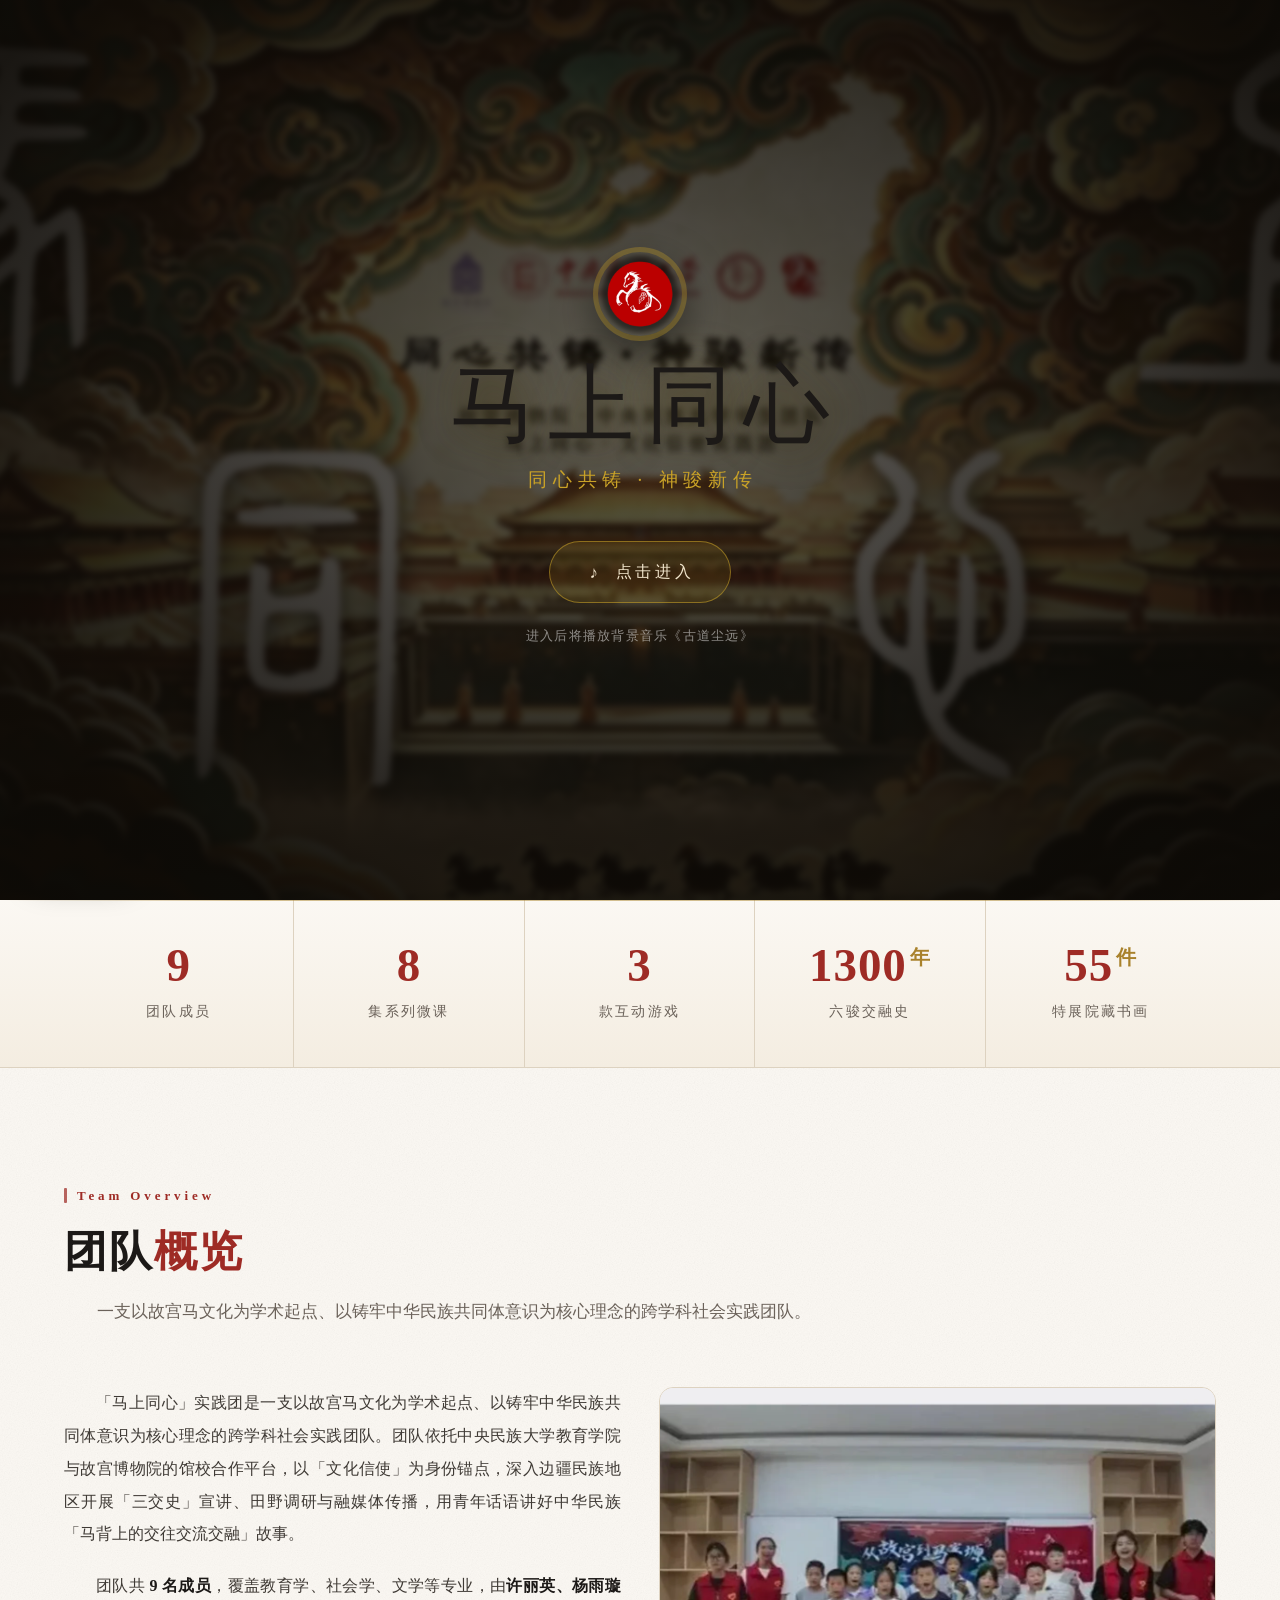
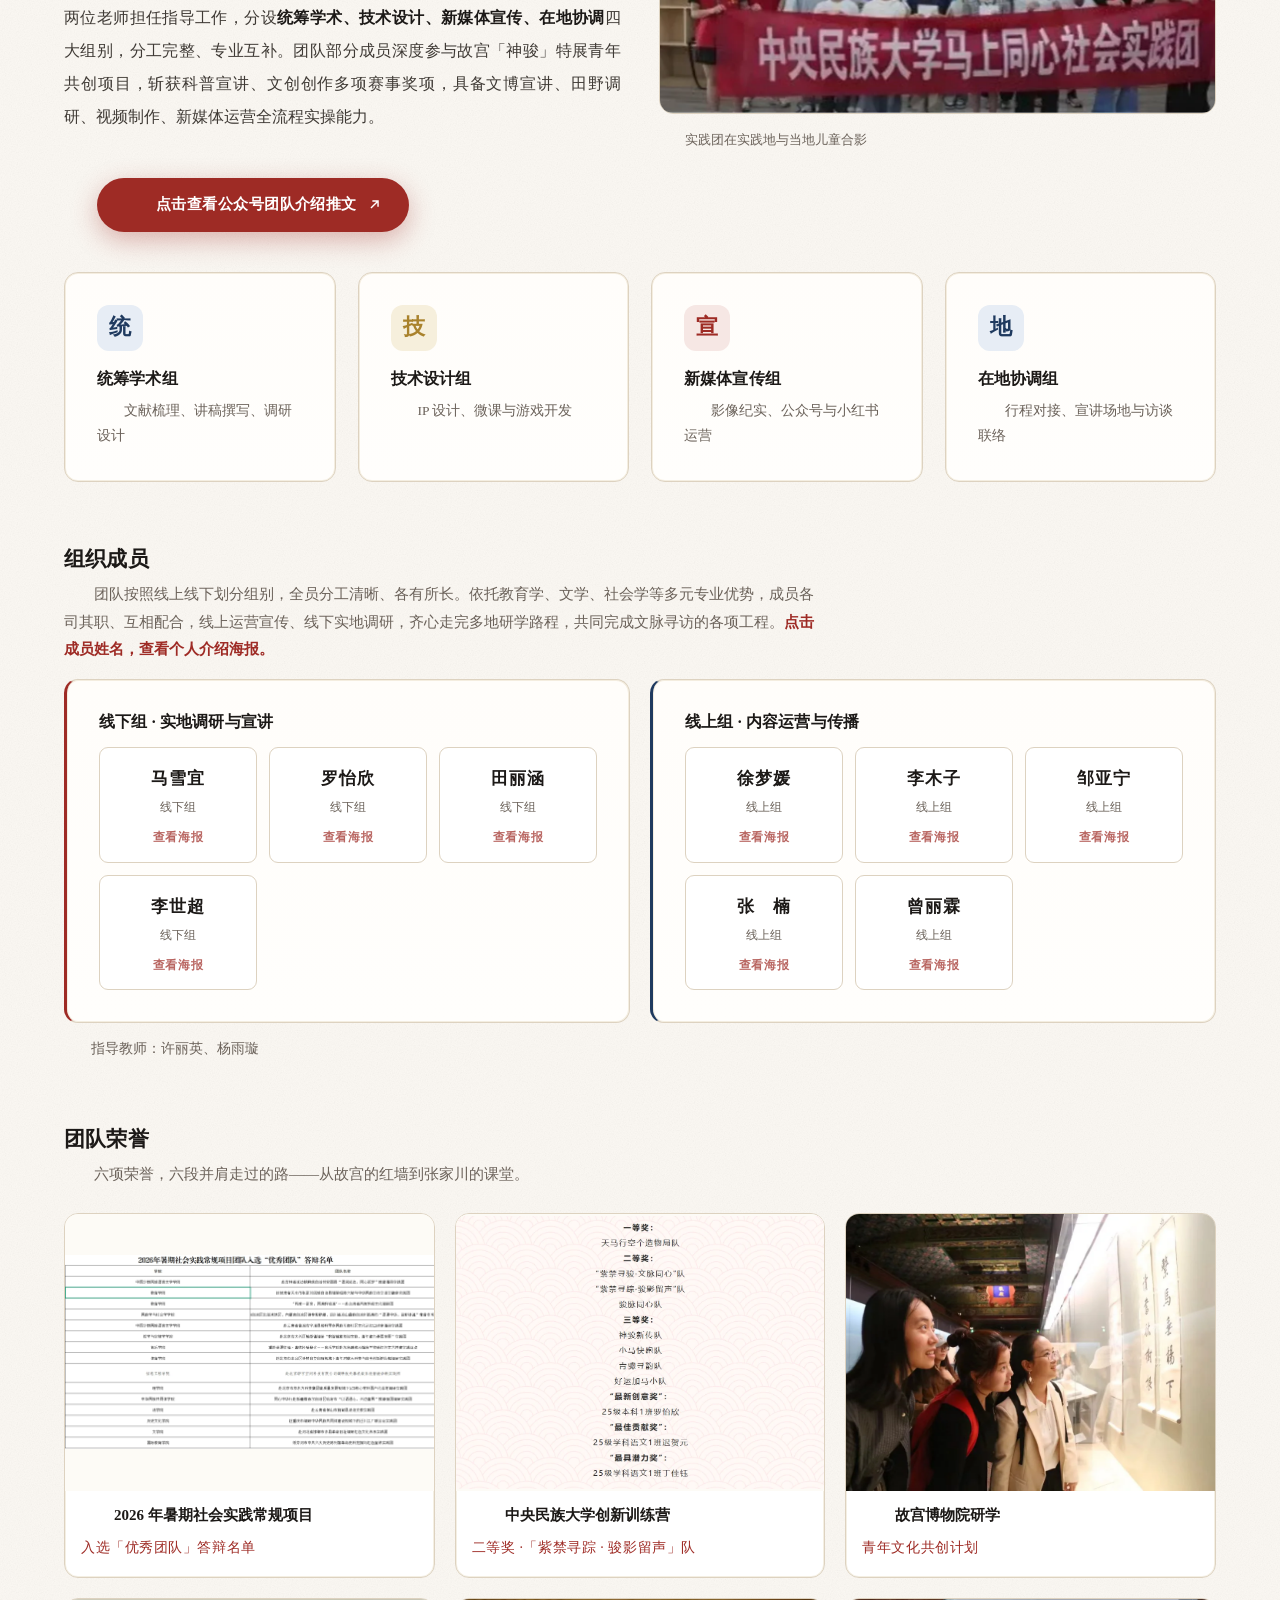
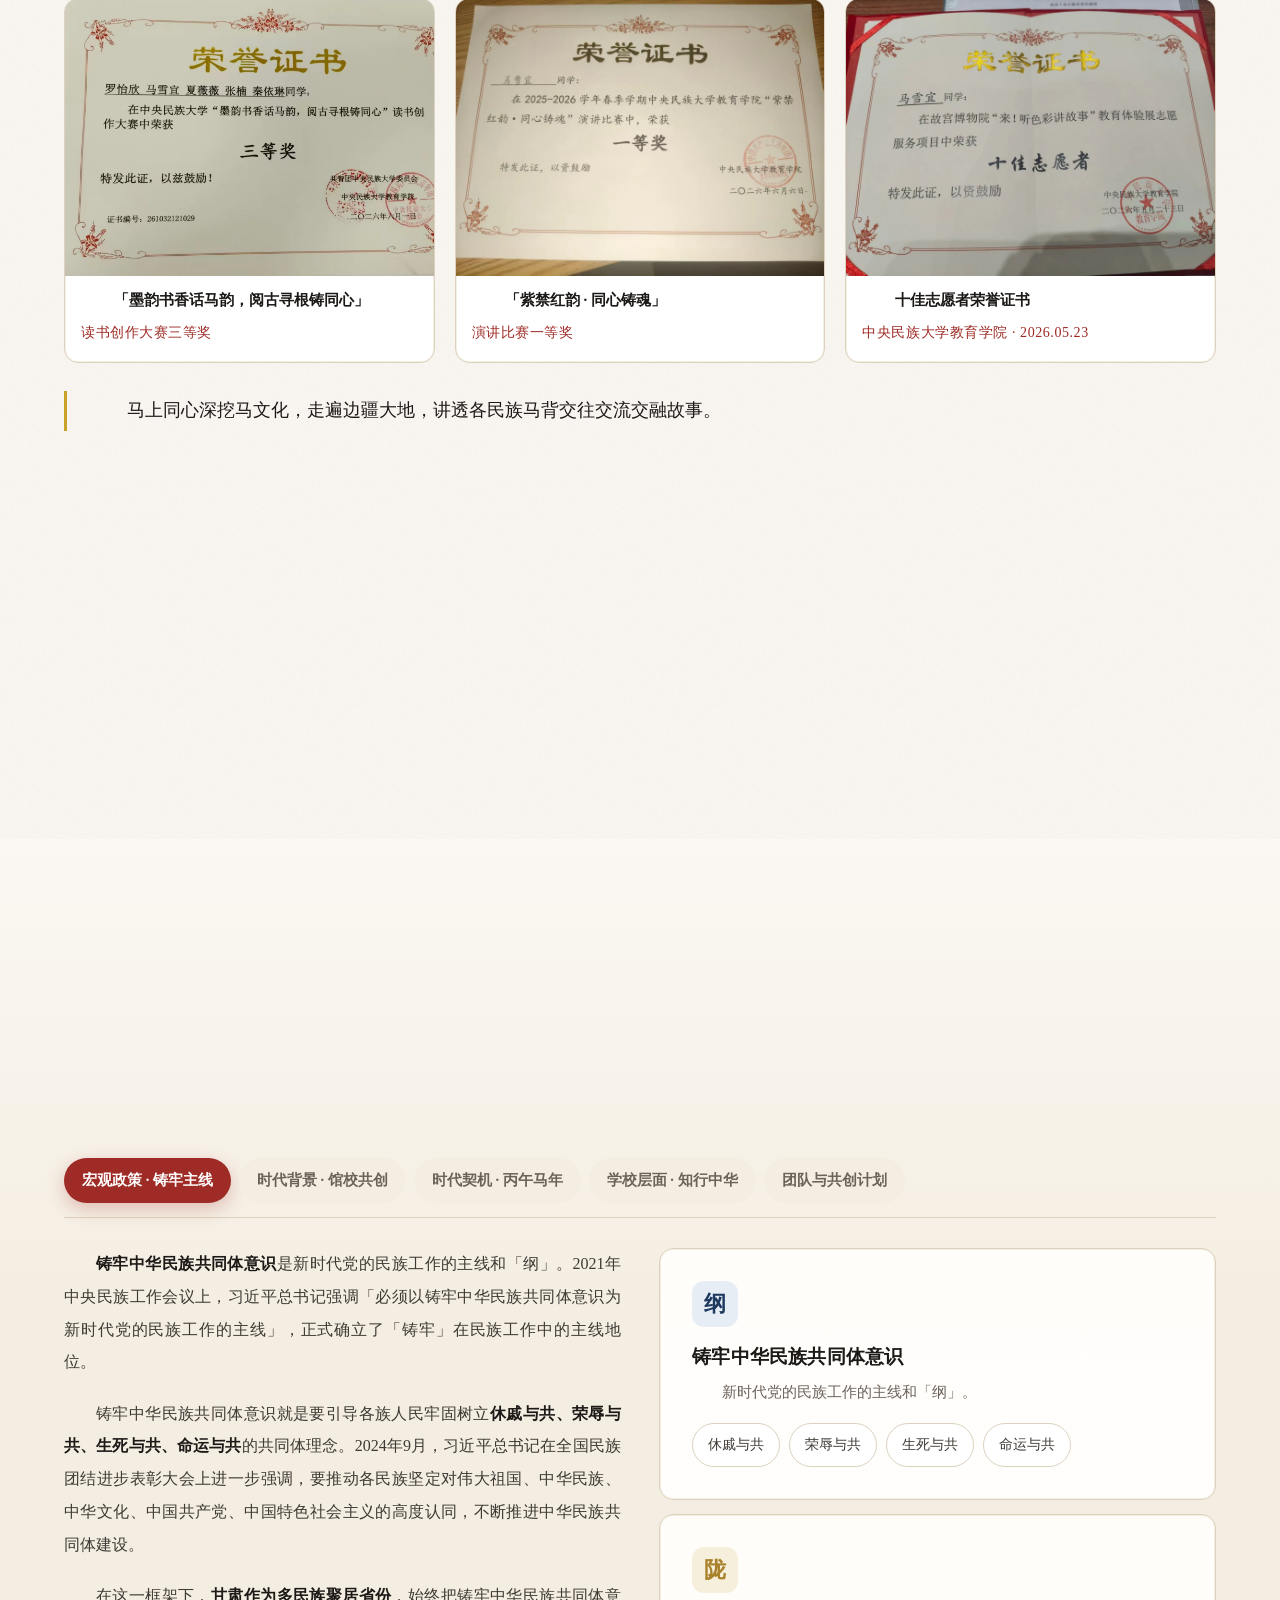
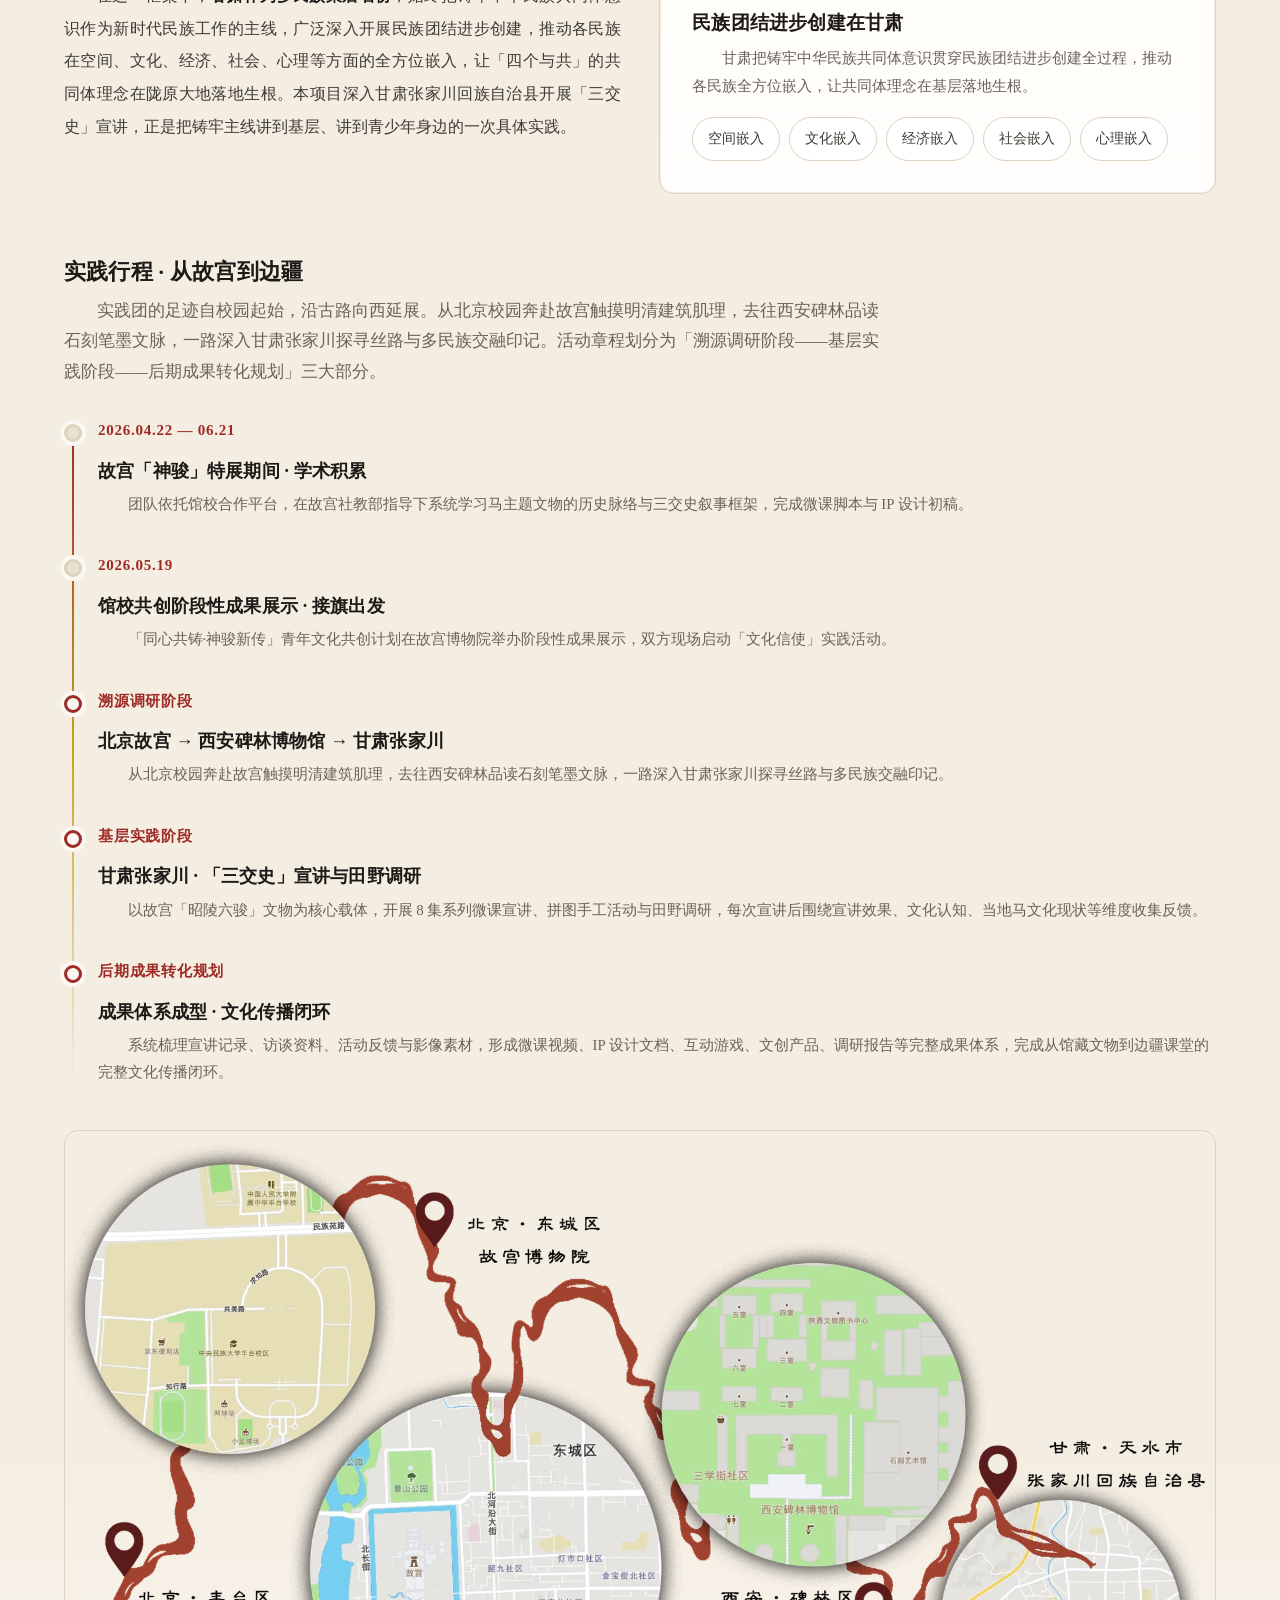
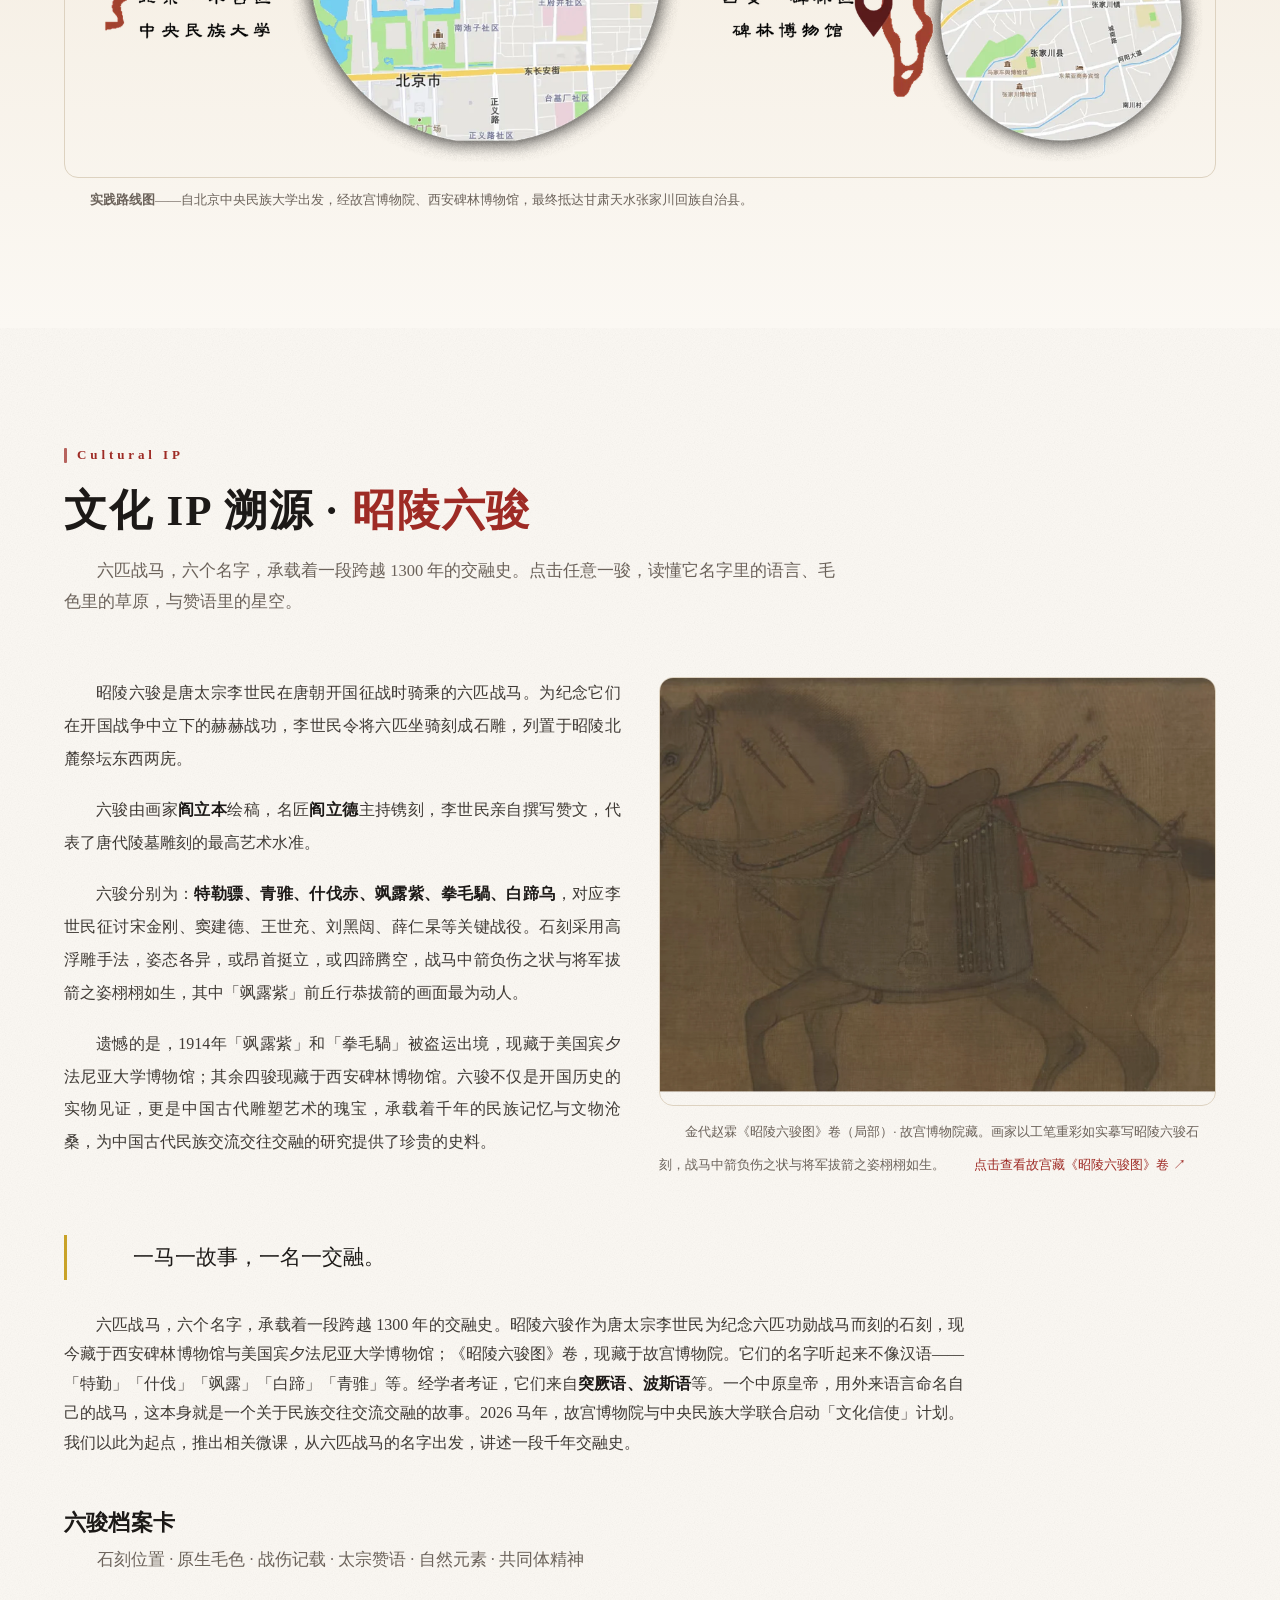
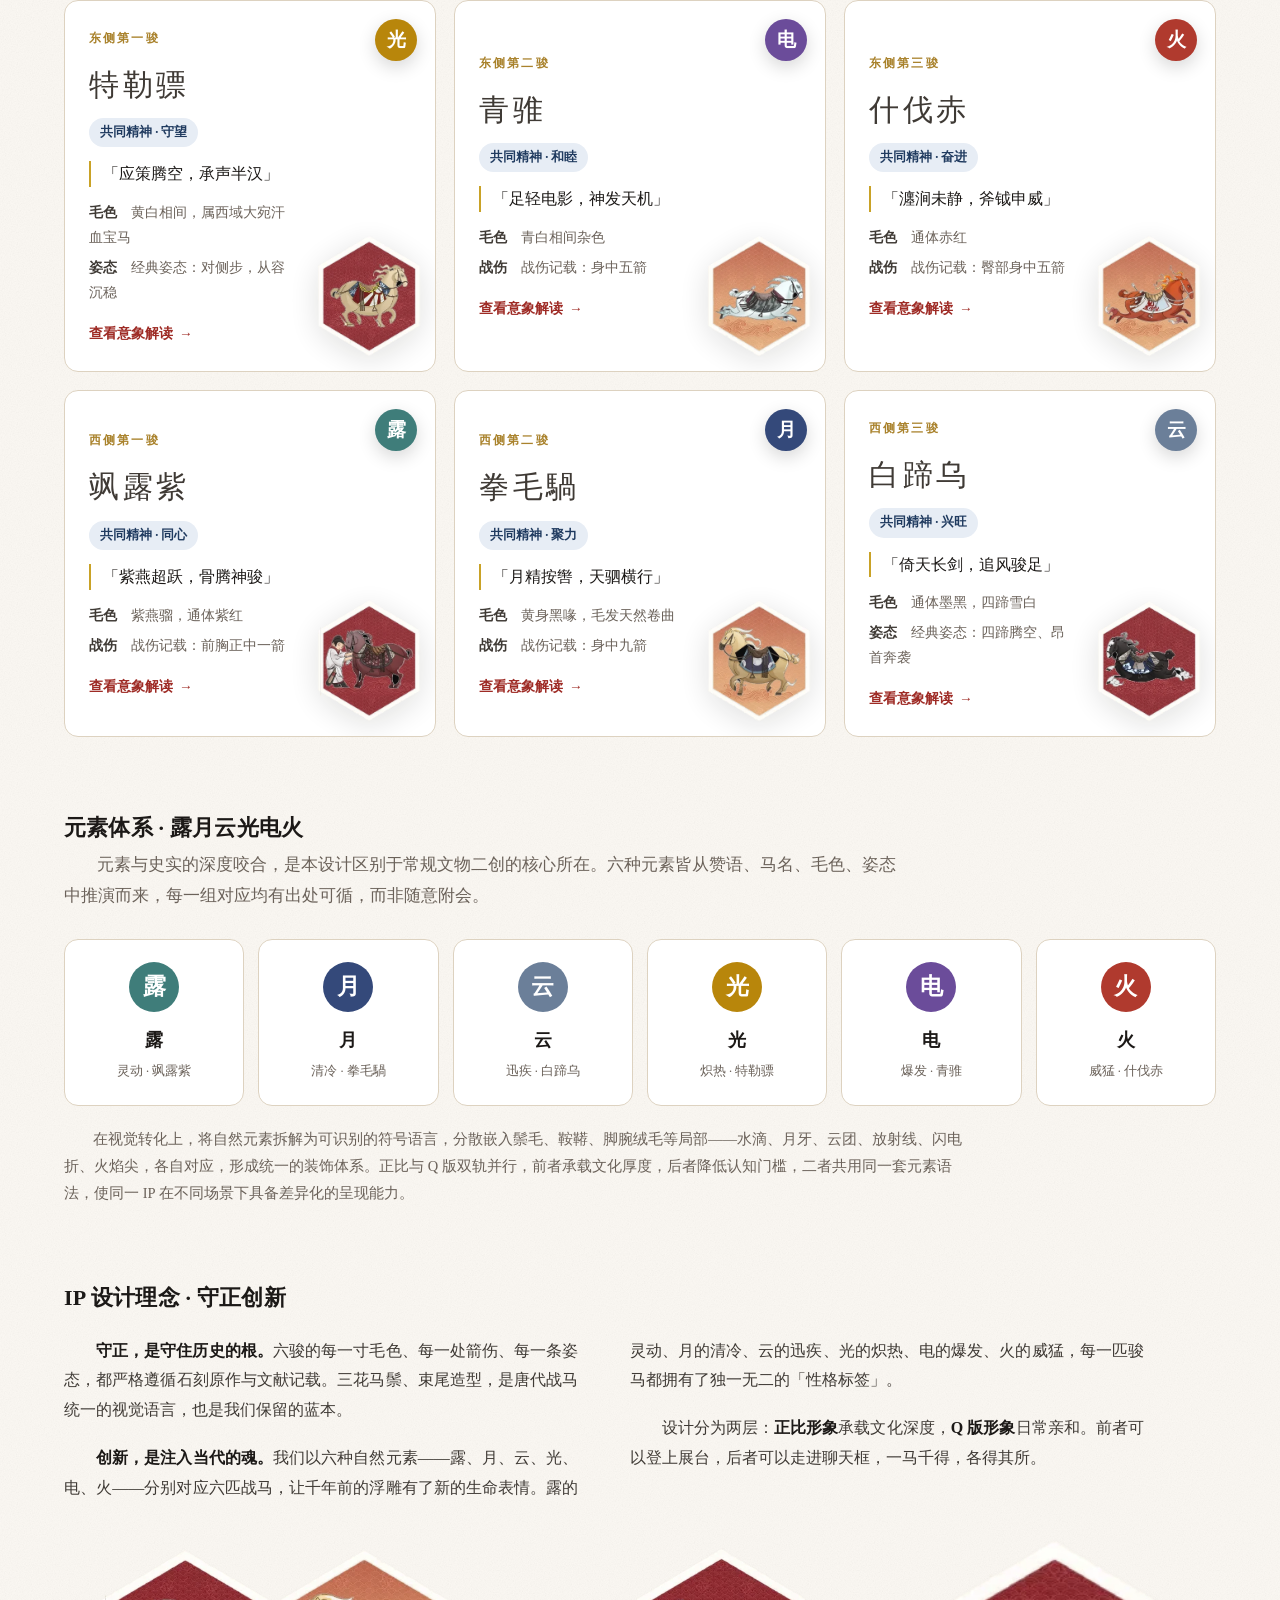
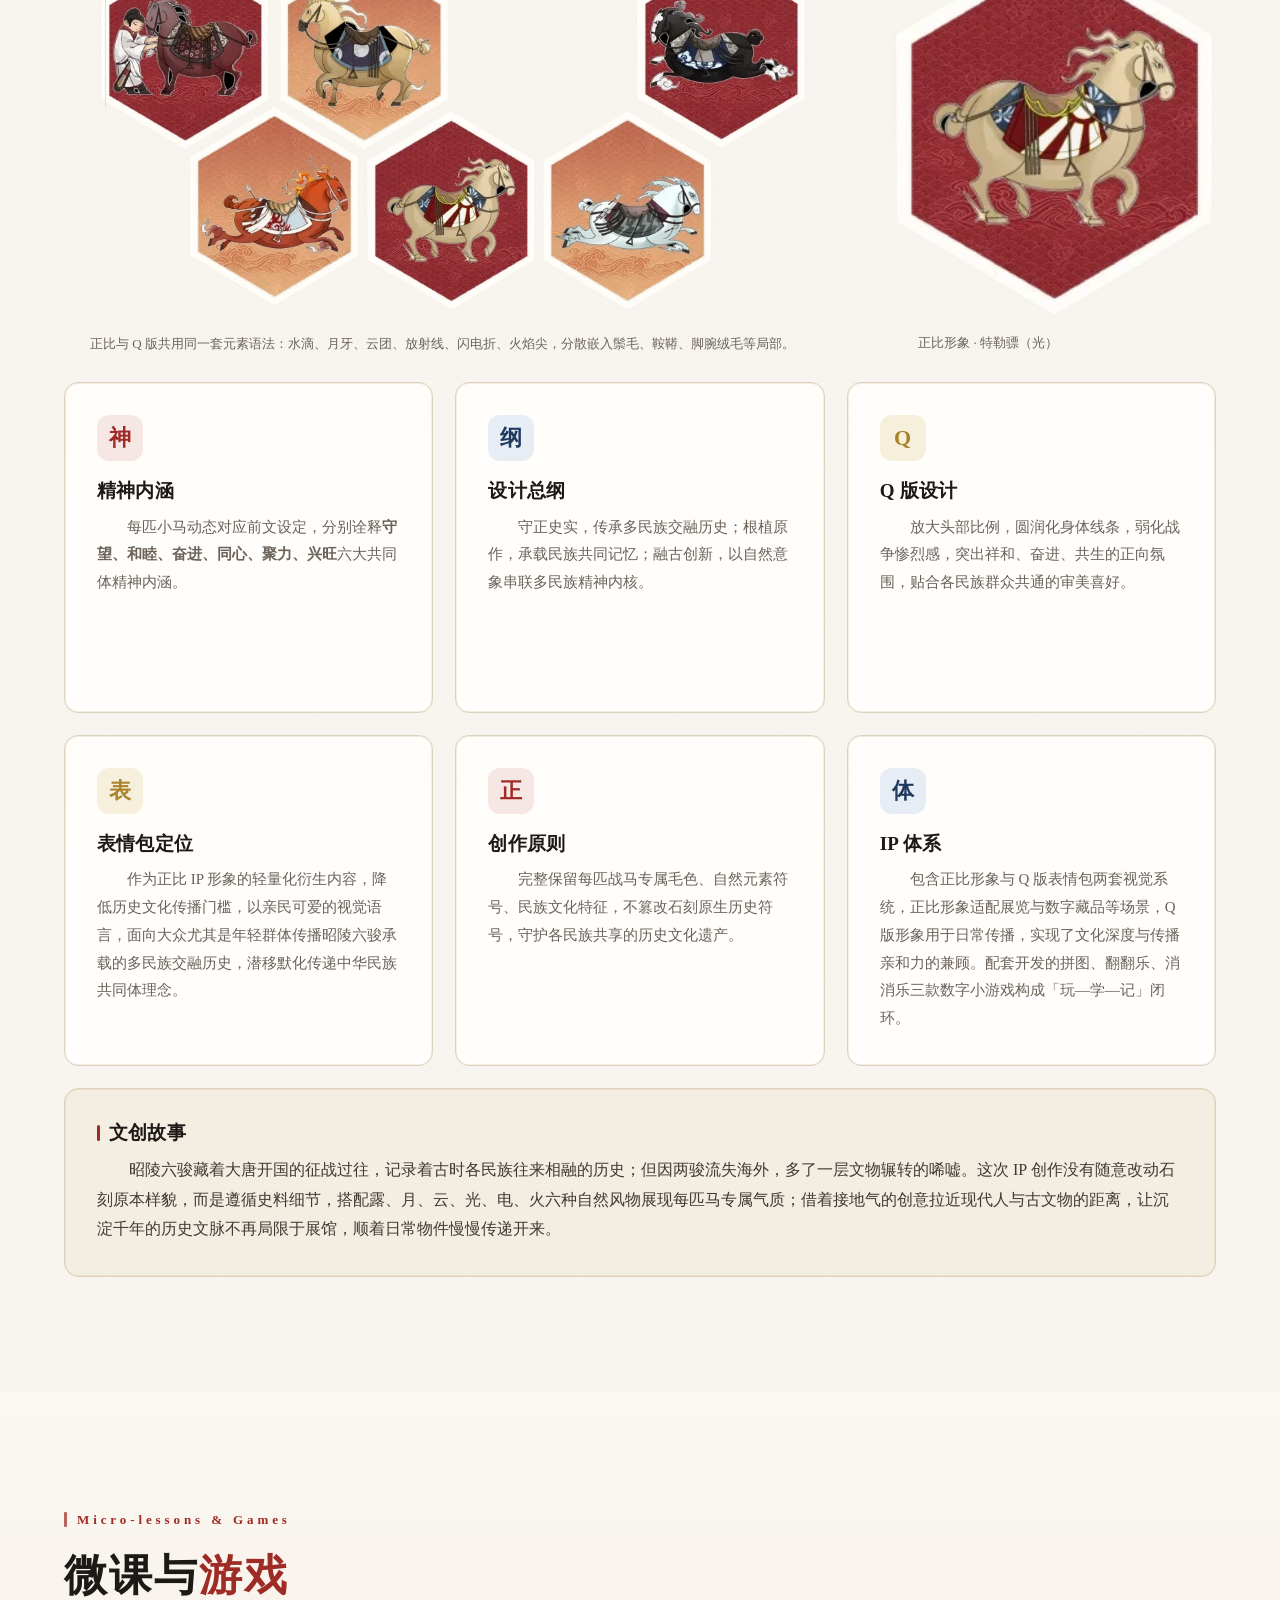
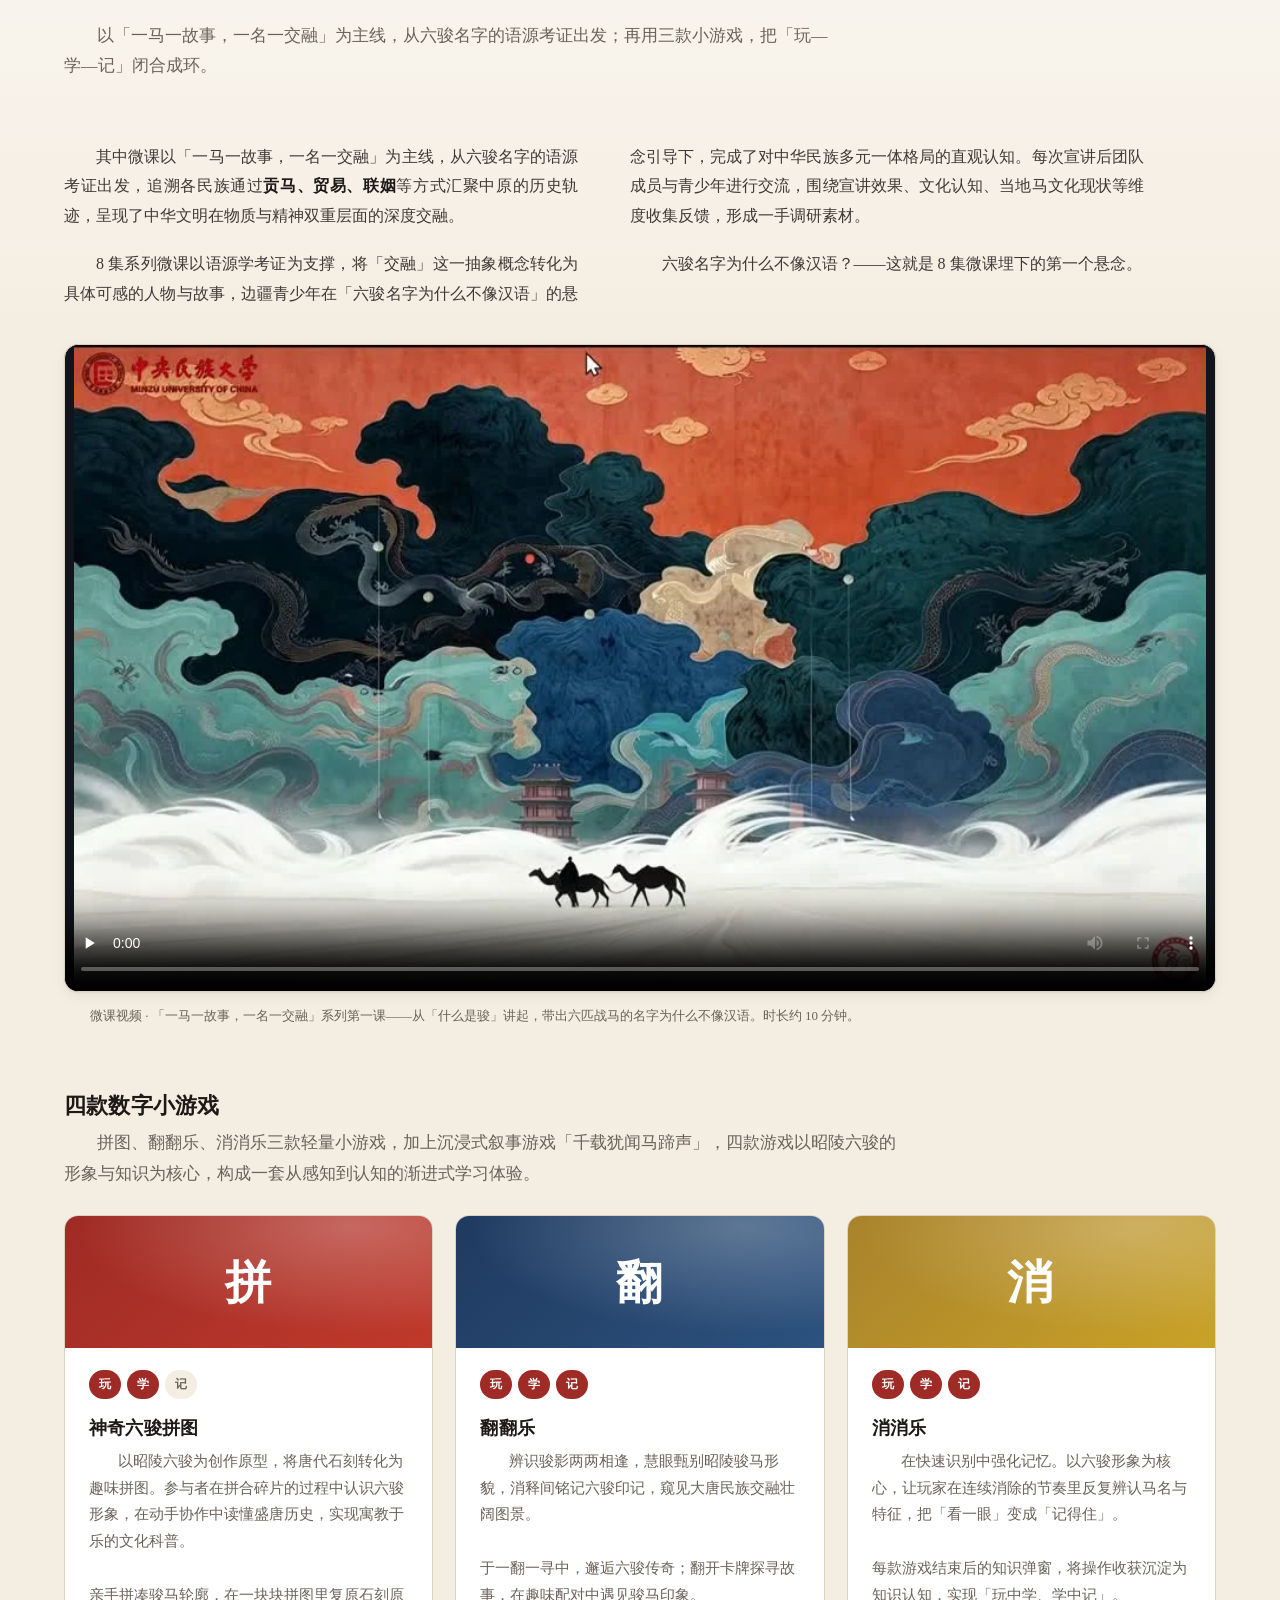
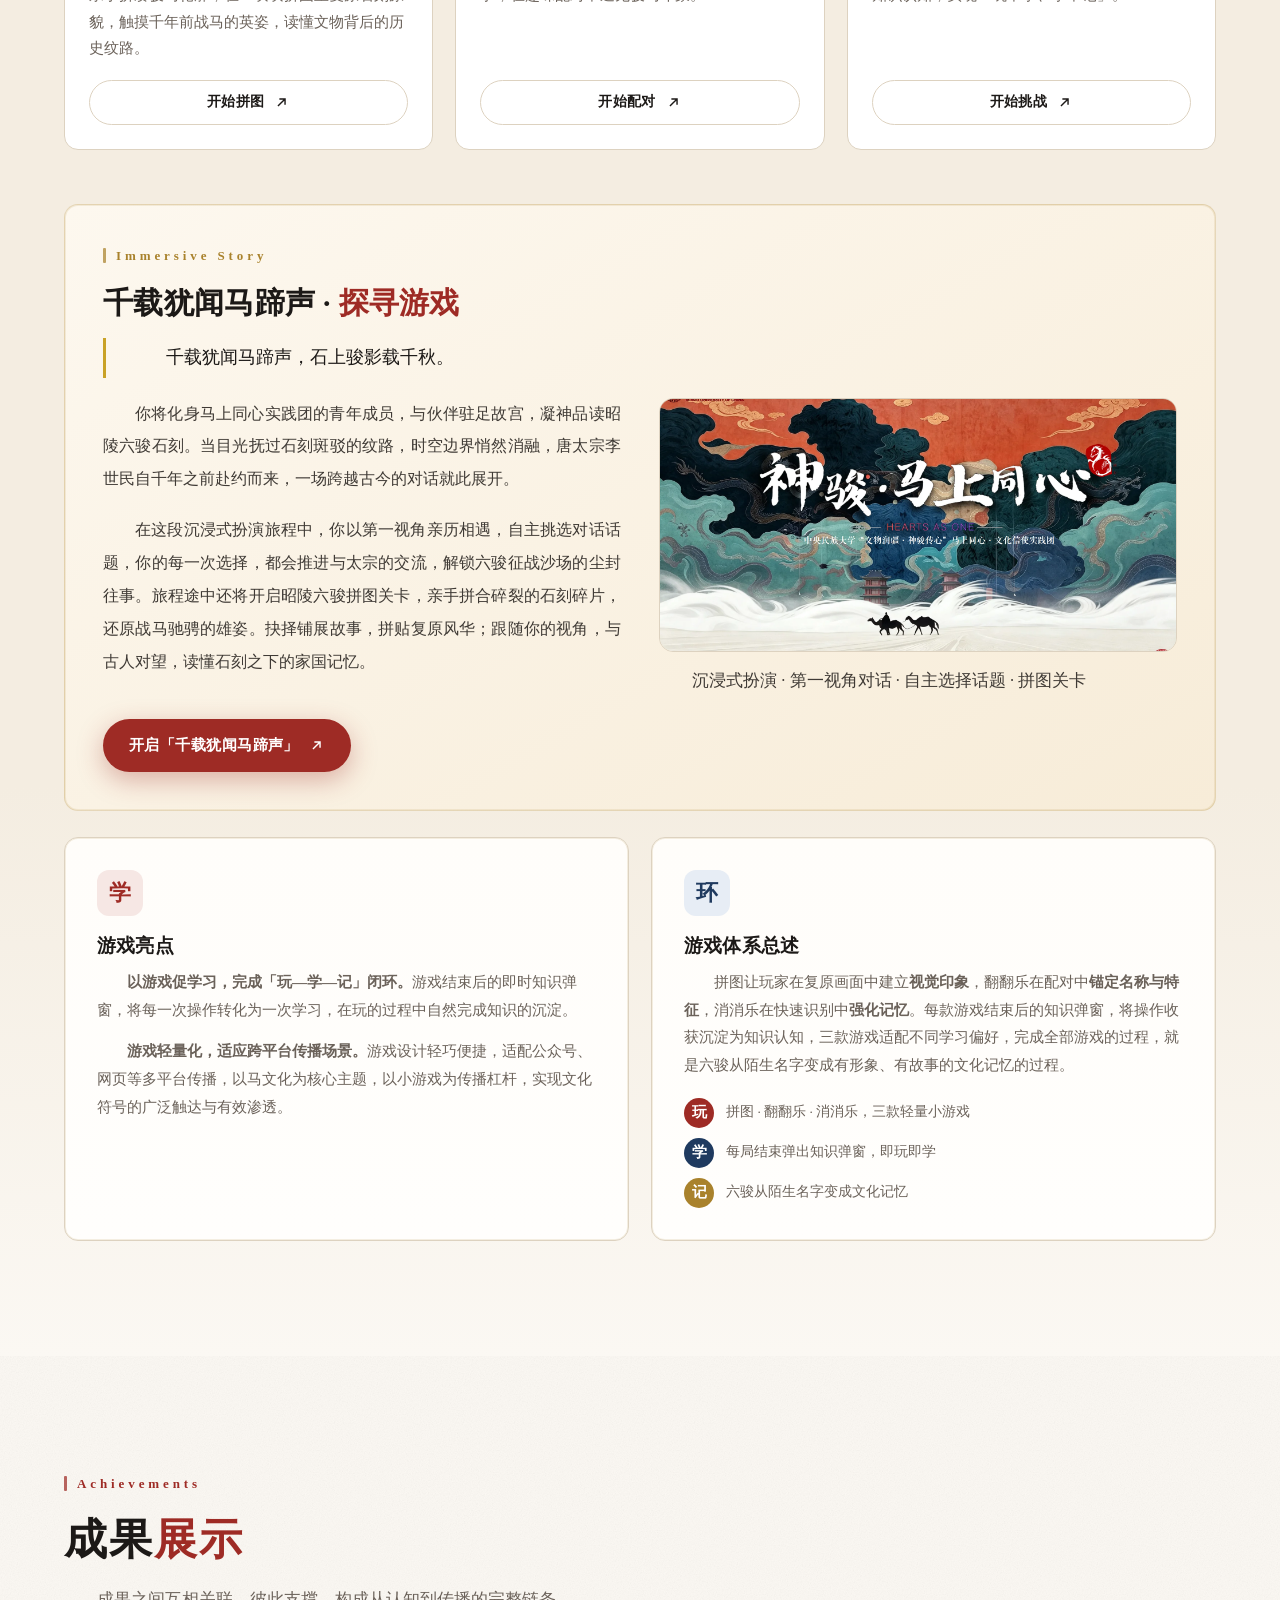
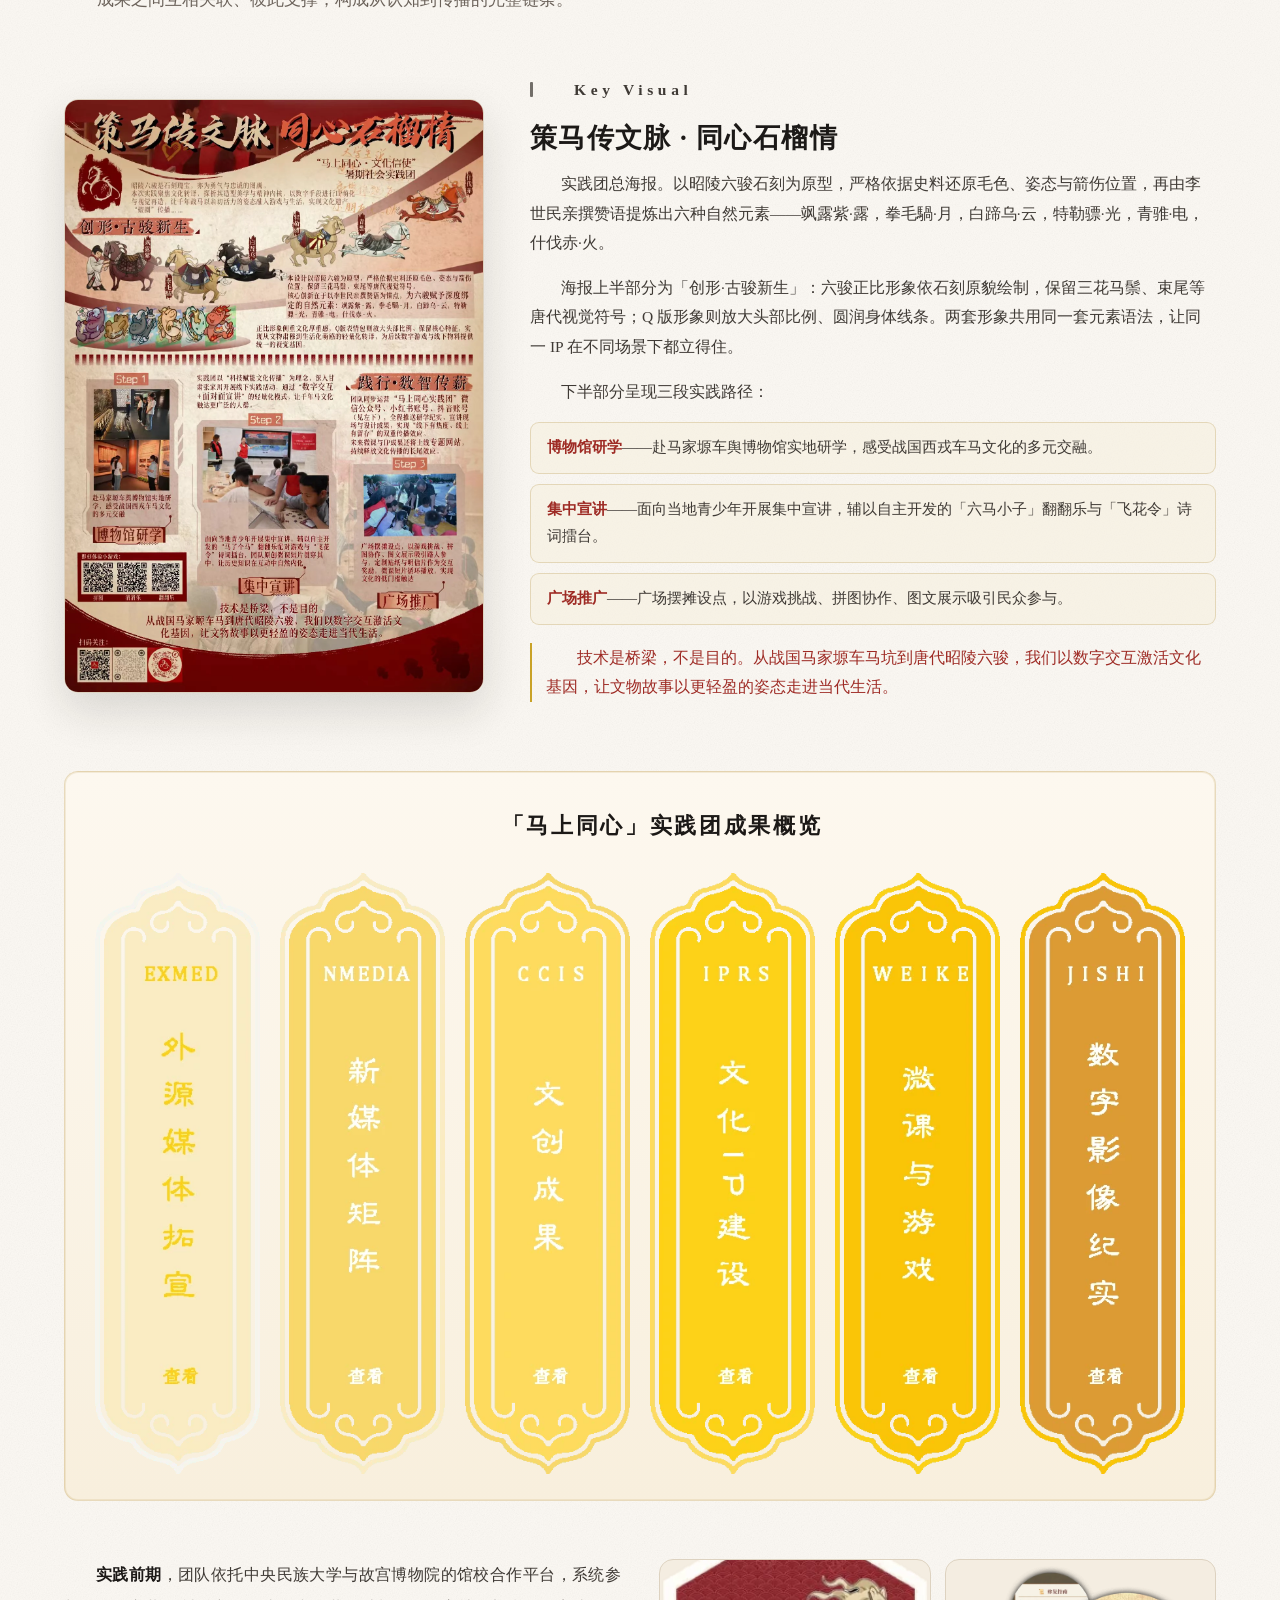
==== index.html @ 2ea26720 "feat(成果展示): 海报下方加六张金色标签式可点击入口（修改意见2 第10条），并给对应板块加锚点" ====
<!DOCTYPE html>
<html lang="zh-CN">
<head>
<meta charset="UTF-8">
<meta name="viewport" content="width=device-width, initial-scale=1, viewport-fit=cover">
<title>马上同心 · 文化信使 ｜ 昭陵六骏马文化溯源与边疆宣讲实践</title>
<meta name="description" content="中央民族大学教育学院「马上同心·文化信使」社会实践团，依托故宫博物院与中央民族大学「同心共铸·神骏新传」青年文化共创计划，以昭陵六骏为文化载体，从故宫到边疆开展「三交史」宣讲、田野调研与融媒体传播。">
<meta name="keywords" content="马上同心,文化信使,昭陵六骏,铸牢中华民族共同体意识,故宫博物院,中央民族大学,三交史,文化两创,张家川">
<meta name="author" content="马上同心社会实践团">
<meta name="theme-color" content="#9e2b25">
<meta property="og:type" content="website">
<meta property="og:title" content="马上同心 · 文化信使 ｜ 昭陵六骏马文化溯源与边疆宣讲实践">
<meta property="og:description" content="千年石刻，如何与当代对话。以露、月、云、光、电、火六种自然元素，重述六匹战马背后的民族交往交流交融史。">
<meta property="og:image" content="assets/img/hero-keyvisual-1200.webp">
<link rel="icon" href="assets/img/emblem.webp">
<link rel="preload" as="image" href="assets/img/hero-keyvisual.webp"
      imagesrcset="assets/img/hero-keyvisual-1200.webp 1200w, assets/img/hero-keyvisual-1600.webp 1600w, assets/img/hero-keyvisual.webp 2400w"
      imagesizes="100vw">
<link rel="stylesheet" href="assets/css/style.css">
</head>
<body>

<!-- ==================== 进场封面（背景音乐入口） ====================
     浏览器规定：没有用户手势就不允许带声音播放。所以用一道封面接住
     用户的第一次点击——那次点击既是「进入」，也是启动音乐的合法手势。
     不用 JS 时（noscript）封面自动隐藏，不会挡住内容。 -->
<div class="gate" id="gate">
  <div class="gate__bg"><img src="assets/img/hero-keyvisual-1200.webp" alt=""></div>
  <div class="gate__inner">
    <img class="gate__seal" src="assets/img/emblem.webp" alt="">
    <h2 class="gate__title">马上同心</h2>
    <p class="gate__sub">同心共铸 · 神骏新传</p>
    <button class="gate__btn" id="gateEnter" type="button">
      <span class="gate__ico" aria-hidden="true">♪</span><span>点击进入</span>
    </button>
    <p class="gate__note">进入后将播放背景音乐《古道尘远》</p>
  </div>
</div>
<noscript><style>.gate{display:none !important}</style></noscript>
<script>
/* 保险丝：仅当主脚本确实没跑起来（未置 __mstxReady）时才放行，
   避免「用户还没点、封面就自己消失」。 */
setTimeout(function () {
  var g = document.getElementById('gate');
  if (g && !window.__mstxReady && !g.dataset.handled) {
    g.classList.add('is-out');
    document.body.classList.remove('is-locked');
  }
}, 5000);
</script>

<div class="progress" id="progress" aria-hidden="true"></div>

<!-- ==================== 导航 ==================== -->
<header class="nav" id="nav">
  <div class="nav__inner">
    <a class="nav__brand" href="#top" aria-label="马上同心社会实践团 · 文化信使">
      <!-- 横向锁定图本身已含「马上同心社会实践团」字样，故不再重复旁边的品牌文字 -->
      <img src="assets/img/nav-logo.png" alt="马上同心社会实践团" width="103" height="44" style="width:auto;height:44px;border-radius:0;box-shadow:none">
    </a>
    <nav class="nav__links" id="navLinks" aria-label="主导航">
      <a href="#top">首页</a>
      <a href="#team">团队概览</a>
      <a href="#background">实践背景</a>
      <a href="#ip">文化IP溯源</a>
      <a href="#course">微课与游戏</a>
      <a href="#achievement">成果展示</a>
      <a href="#video">影像纪实</a>
      <a href="#outlook">总结展望</a>
    </nav>
    <button class="nav__toggle" id="navToggle" aria-label="展开导航菜单" aria-expanded="false" aria-controls="navLinks"><span></span></button>
  </div>
</header>

<main>

<!-- ==================== 首屏 ==================== -->
<section class="hero" id="top">
  <div class="hero__bg">
    <img src="assets/img/hero-keyvisual.webp"
         srcset="assets/img/hero-keyvisual-1200.webp 1200w, assets/img/hero-keyvisual-1600.webp 1600w, assets/img/hero-keyvisual.webp 2400w"
         sizes="100vw"
         alt="「马上同心」主视觉：祥云缭绕的故宫宫殿群与昭陵六骏剪影，四角为「马上同心」四个榜书大字，中央为中央民族大学与故宫博物院院徽及「同心共铸·神骏新传」题词。"
         fetchpriority="high" width="2400" height="1350">
  </div>
  <!-- 主视觉已把标题与题词绘入画面，此处保留一份真实文本供搜索引擎与读屏软件识别 -->
  <h1 class="sr-only">马上同心 · 文化信使 — 昭陵六骏马文化溯源与边疆宣讲实践</h1>
  <a class="hero__scroll" href="#team" aria-label="向下滚动，查看团队概览"><i aria-hidden="true"></i><span>展卷</span></a>
</section>

<!-- ==================== 数据条 ==================== -->
<section class="stats" aria-label="实践数据概览">
  <div class="container">
    <div class="stats__grid">
      <div class="stat" data-reveal><div class="stat__num">9</div><div class="stat__label">团队成员</div></div>
      <div class="stat" data-reveal><div class="stat__num">8</div><div class="stat__label">集系列微课</div></div>
      <div class="stat" data-reveal><div class="stat__num">3</div><div class="stat__label">款互动游戏</div></div>
      <div class="stat" data-reveal><div class="stat__num">1300<sup>年</sup></div><div class="stat__label">六骏交融史</div></div>
      <div class="stat" data-reveal><div class="stat__num">55<sup>件</sup></div><div class="stat__label">特展院藏书画</div></div>
    </div>
  </div>
</section>

<!-- ==================== 团队概览 ==================== -->
<section class="section" id="team">
  <div class="container">
    <div class="section__head" data-reveal>
      <p class="eyebrow">Team Overview</p>
      <h2 class="section__title">团队<em>概览</em></h2>
      <p class="section__lead">一支以故宫马文化为学术起点、以铸牢中华民族共同体意识为核心理念的跨学科社会实践团队。</p>
    </div>

    <div class="split" style="margin-bottom:26px">
      <div class="prose prose--lead">
        <p>「马上同心」实践团是一支以故宫马文化为学术起点、以铸牢中华民族共同体意识为核心理念的跨学科社会实践团队。团队依托中央民族大学教育学院与故宫博物院的馆校合作平台，以「文化信使」为身份锚点，深入边疆民族地区开展「三交史」宣讲、田野调研与融媒体传播，用青年话语讲好中华民族「马背上的交往交流交融」故事。</p>
        <p>团队共 <strong>9 名成员</strong>，覆盖教育学、社会学、文学等专业，由<strong>许丽英、杨雨璇</strong>两位老师担任指导工作，分设<strong>统筹学术、技术设计、新媒体宣传、在地协调</strong>四大组别，分工完整、专业互补。团队部分成员深度参与故宫「神骏」特展青年共创项目，斩获科普宣讲、文创创作多项赛事奖项，具备文博宣讲、田野调研、视频制作、新媒体运营全流程实操能力。</p>
      </div>
      <figure class="split__media">
        <img src="assets/img/team-group.webp" alt="马上同心实践团在实践地与当地儿童合影，队旗书写「中央民族大学马上同心社会实践团」">
        <figcaption style="font-size:13px;color:var(--ink-3)">实践团在实践地与当地儿童合影</figcaption>
      </figure>
    </div>

    <p style="margin:0 0 clamp(28px,3.4vw,40px)" data-reveal>
      <a class="btn btn--zhu" href="https://mp.weixin.qq.com/s/z6M5XC5jhcy2MxmnuKxa5w" target="_blank" rel="noopener">点击查看公众号团队介绍推文
        <svg viewBox="0 0 24 24" fill="none" stroke="currentColor" stroke-width="2" aria-hidden="true"><path d="M7 17 17 7M9 7h8v8"/></svg>
      </a>
    </p>

    <div class="grid grid--4">
      <div class="card card--dai" data-reveal>
        <div class="card__icon">统</div>
        <h3 class="card__title" style="font-size:16px">统筹学术组</h3>
        <p class="card__text" style="font-size:13.5px">文献梳理、讲稿撰写、调研设计</p>
      </div>
      <div class="card card--jin" data-reveal>
        <div class="card__icon">技</div>
        <h3 class="card__title" style="font-size:16px">技术设计组</h3>
        <p class="card__text" style="font-size:13.5px">IP 设计、微课与游戏开发</p>
      </div>
      <div class="card" data-reveal>
        <div class="card__icon">宣</div>
        <h3 class="card__title" style="font-size:16px">新媒体宣传组</h3>
        <p class="card__text" style="font-size:13.5px">影像纪实、公众号与小红书运营</p>
      </div>
      <div class="card card--dai" data-reveal>
        <div class="card__icon">地</div>
        <h3 class="card__title" style="font-size:16px">在地协调组</h3>
        <p class="card__text" style="font-size:13.5px">行程对接、宣讲场地与访谈联络</p>
      </div>
    </div>

    <div style="margin-top:clamp(40px,5vw,64px)" data-reveal>
      <h3 style="font-size:21px;margin-bottom:8px">组织成员</h3>
      <p style="color:var(--ink-3);font-size:15px;max-width:760px">团队按照线上线下划分组别，全员分工清晰、各有所长。依托教育学、文学、社会学等多元专业优势，成员各司其职、互相配合，线上运营宣传、线下实地调研，齐心走完多地研学路程，共同完成文脉寻访的各项工程。<strong style="color:var(--zhu);font-weight:600">点击成员姓名，查看个人介绍海报。</strong></p>
      <div class="grid grid--2" style="gap:20px">
        <div class="card card--members" style="border-left:3px solid var(--zhu)">
          <h4 style="font-size:16px;margin-bottom:14px">线下组 · 实地调研与宣讲</h4>
          <div class="members">
            <button class="member" data-member="ma-xueyi" aria-haspopup="dialog"><b>马雪宜</b><span>线下组</span><em>查看海报</em></button>
            <button class="member" data-member="luo-yixin" aria-haspopup="dialog"><b>罗怡欣</b><span>线下组</span><em>查看海报</em></button>
            <button class="member" data-member="tian-lihan" aria-haspopup="dialog"><b>田丽涵</b><span>线下组</span><em>查看海报</em></button>
            <button class="member" data-member="li-shichao" aria-haspopup="dialog"><b>李世超</b><span>线下组</span><em>查看海报</em></button>
          </div>
        </div>
        <div class="card card--members" style="border-left:3px solid var(--dai)">
          <h4 style="font-size:16px;margin-bottom:14px">线上组 · 内容运营与传播</h4>
          <div class="members">
            <button class="member" data-member="xu-mengyuan" aria-haspopup="dialog"><b>徐梦媛</b><span>线上组</span><em>查看海报</em></button>
            <button class="member" data-member="li-muzi" aria-haspopup="dialog"><b>李木子</b><span>线上组</span><em>查看海报</em></button>
            <button class="member" data-member="zou-yaning" aria-haspopup="dialog"><b>邹亚宁</b><span>线上组</span><em>查看海报</em></button>
            <button class="member" data-member="zhang-nan" aria-haspopup="dialog"><b>张　楠</b><span>线上组</span><em>查看海报</em></button>
            <button class="member" data-member="zeng-lilin" aria-haspopup="dialog"><b>曾丽霖</b><span>线上组</span><em>查看海报</em></button>
          </div>
        </div>
      </div>
      <p style="font-size:13.5px;color:var(--ink-3);margin-top:14px">指导教师：许丽英、杨雨璇</p>
    </div>

    <div style="margin-top:clamp(40px,5vw,64px)" data-reveal>
      <h3 style="font-size:21px;margin-bottom:8px">团队荣誉</h3>
      <p style="color:var(--ink-3);font-size:15px;max-width:640px;margin:0 0 24px">六项荣誉，六段并肩走过的路——从故宫的红墙到张家川的课堂。</p>

      <div class="honors">
        <figure class="honor honor--doc" data-full="assets/img/honor-01-outstanding.webp" data-cap="2026 年暑期社会实践常规项目团队入选「优秀团队」答辩名单。名单第二行「教育学院 · 赴甘肃省天水市张家川回族自治县调研昭陵六骏与中华民族交往交流交融史实践团」即本实践团。">
          <img src="assets/img/honor-01-outstanding.webp" alt="2026 年暑期社会实践常规项目团队入选「优秀团队」答辩名单，第二行为教育学院赴甘肃省天水市张家川回族自治县调研昭陵六骏与中华民族交往交流交融史实践团" loading="lazy">
          <figcaption><b>2026 年暑期社会实践常规项目</b><span>入选「优秀团队」答辩名单</span></figcaption>
        </figure>
        <figure class="honor honor--doc" data-full="assets/img/honor-02-training-camp.webp" data-cap="中央民族大学创新训练营获奖名单。本实践团组建的「紫禁寻踪·骏影留声」队获二等奖；「最新创意奖」由 25 级本科 1 班罗怡欣获得。">
          <img src="assets/img/honor-02-training-camp.webp" alt="中央民族大学创新训练营获奖名单，本实践团组建的「紫禁寻踪·骏影留声」队获二等奖" loading="lazy">
          <figcaption><b>中央民族大学创新训练营</b><span>二等奖 ·「紫禁寻踪 · 骏影留声」队</span></figcaption>
        </figure>
        <figure class="honor" data-full="assets/img/honor-05-gugong-study.webp" data-cap="实践团在故宫博物院展厅研学，于《昭陵六骏图》卷等马主题书画前驻足研读。">
          <img src="assets/img/honor-05-gugong-study.webp" alt="实践团成员在故宫博物院展厅研读书画" loading="lazy">
          <figcaption><b>故宫博物院研学</b><span>青年文化共创计划</span></figcaption>
        </figure>
        <figure class="honor" data-full="assets/img/honor-03-reading-cert.webp" data-cap="「墨韵书香话马韵，阅古寻根铸同心」读书创作大赛三等奖荣誉证书（证书编号 261032121029）。">
          <img src="assets/img/honor-03-reading-cert.webp" alt="读书创作大赛三等奖荣誉证书" loading="lazy">
          <figcaption><b>「墨韵书香话马韵，阅古寻根铸同心」</b><span>读书创作大赛三等奖</span></figcaption>
        </figure>
        <figure class="honor" data-full="assets/img/honor-04-speech-cert.webp" data-cap="2025-2026 学年春季学期中央民族大学教育学院「紫禁红韵·同心铸魂」演讲比赛一等奖荣誉证书。">
          <img src="assets/img/honor-04-speech-cert.webp" alt="「紫禁红韵·同心铸魂」演讲比赛一等奖荣誉证书" loading="lazy">
          <figcaption><b>「紫禁红韵 · 同心铸魂」</b><span>演讲比赛一等奖</span></figcaption>
        </figure>
        <figure class="honor" data-full="assets/img/honor-02-volunteer-cert.webp" data-cap="故宫博物院「来！听色彩讲故事」教育体验展志愿服务项目「十佳志愿者」荣誉证书，中央民族大学教育学院颁发（2026.05.23）。">
          <img src="assets/img/honor-02-volunteer-cert.webp" alt="故宫博物院教育体验展「十佳志愿者」荣誉证书" loading="lazy">
          <figcaption><b>十佳志愿者荣誉证书</b><span>中央民族大学教育学院 · 2026.05.23</span></figcaption>
        </figure>
      </div>

      <div class="quote" style="font-size:18px;margin:28px 0 0">马上同心深挖马文化，走遍边疆大地，讲透各民族马背交往交流交融故事。</div>
    </div>

    <div class="card card--logo" style="margin-top:22px;border-left:3px solid var(--jin)" data-reveal>
      <img src="assets/img/logo-wordmark.png" alt="马上同心社会实践团 Logo：朱红圆印中的白色骏马，右侧竖排「马上同心」四字" loading="lazy" width="168" height="182" style="width:clamp(150px,18%,200px)">
      <div>
        <h3 style="font-size:21px;margin-bottom:14px">团队 Logo</h3>
        <p class="prose" style="margin:0">团队 Logo 以<strong>朱红方印</strong>为骨，主体白色骏马昂首腾跃，既接续故宫「昭陵六骏」的文物底蕴，又联结西北草原的游牧风情，凝练着跨越千年的民族交往交流交融史；马腹菱纹暗合「石榴同心」之喻，象征各族儿女紧密相拥。右侧「马上同心」四字点明实践内核，寓示民大学子策马扬鞭，从故宫走向边疆，以知行合一践行文化信使的笃行初心。</p>
        <ul class="pill-list" style="margin-top:18px">
          <li>宣讲</li><li>田野调研</li><li>新媒体原创内容</li><li>青年文化信使</li><li>守护民族团结文脉</li>
        </ul>
      </div>
    </div>
  </div>
</section>

<!-- ==================== 实践背景 ==================== -->
<section class="section section--tint" id="background">
  <div class="container">
    <div class="section__head" data-reveal>
      <p class="eyebrow">Context</p>
      <h2 class="section__title">实践<em>背景</em></h2>
      <p class="section__lead">从国家战略到学校工程，从馆校共创到时代契机——四个层面共同托举起这次「文化信使」的出发。</p>
    </div>

    <div class="tabs" data-tabs data-reveal>
      <div class="tabs__list" role="tablist" aria-label="实践背景分类">
        <button class="tabs__btn" role="tab" id="tab-1" aria-controls="panel-1" aria-selected="false">时代背景 · 馆校共创</button>
        <button class="tabs__btn" role="tab" id="tab-2" aria-controls="panel-2" aria-selected="false">团队与共创计划</button>
        <button class="tabs__btn" role="tab" id="tab-3" aria-controls="panel-3" aria-selected="true">宏观政策 · 铸牢主线</button>
        <button class="tabs__btn" role="tab" id="tab-4" aria-controls="panel-4" aria-selected="false">时代契机 · 丙午马年</button>
        <button class="tabs__btn" role="tab" id="tab-5" aria-controls="panel-5" aria-selected="false">学校层面 · 知行中华</button>
      </div>

      <div class="tabs__panel" id="panel-1" role="tabpanel" aria-labelledby="tab-1" tabindex="0">
        <div class="split" style="grid-template-columns:1fr 1.2fr">
          <div class="prose">
            <p>2026年5月19日，由故宫博物院和中央民族大学合作开展的「同心共铸·神骏新传」青年文化共创计划，在故宫博物院举办阶段性成果展示。2026年以来，故宫博物院社会教育部和中央民族大学教育学院以青年文化共创计划为契机，开展了科普讲座、视频共创、艺术创作等丰富多彩的实践活动。</p>
            <p>由社会教育部为青年学子带来的《百态神骏伴苍生》《大唐马政与丝路贡马史话》等主题讲座，系统介绍了故宫博物院收藏的「马」主题文物，以及由此展开的民族交往、交流、交融史的历史研究。活动现场双方启动了「文化信使」实践活动——在2026年暑假期间，民大学子将结合「知行中华」暑期社会实践，带着学习所得从故宫到祖国大地、从校园到辽阔边疆，开展以故宫「马」主题文物为核心的「三交史」宣讲，以此搭建文明互鉴、民族「三交」的青春桥梁，助力中华优秀传统文化创造性转化、创新性发展。</p>
          </div>
          <div class="card card--jin">
            <div class="card__icon">展</div>
            <h3 class="card__title">故宫「神骏」特展</h3>
            <p class="card__text">「神骏：故宫书画艺术中的马世界」特展共展出与马相关的院藏珍贵书画，其中包括国家一级文物，并有 28 件为首次展出。</p>
            <dl class="ministat">
              <div><dt>院藏书画</dt><dd>55<sup>件</sup></dd></div>
              <div><dt>国家一级文物</dt><dd>20<sup>件</sup></dd></div>
              <div><dt>首次展出</dt><dd>28<sup>件</sup></dd></div>
            </dl>
            <p class="card__text" style="margin-top:14px">重点展品包括李公麟《摹韦偃牧放图》、金代赵霖《昭陵六骏图》、郎世宁《阚虎骝图》等历代画马名作。</p>
            <p class="card__text" style="margin-top:12px;color:var(--zhu);font-weight:600">本项目以「昭陵六骏」为核心载体，正是对馆校合作成果的深化与延伸。</p>
            <p style="margin:18px 0 0">
              <a class="btn btn--line btn--sm" href="https://www.neac.gov.cn/seac/xwzx/202605/1190356.shtml" target="_blank" rel="noopener">点击查看故宫 × 中央民族大学「青年文化共创计划」详情
                <svg viewBox="0 0 24 24" fill="none" stroke="currentColor" stroke-width="2" aria-hidden="true"><path d="M7 17 17 7M9 7h8v8"/></svg>
              </a>
            </p>
          </div>
        </div>
      </div>

      <div class="tabs__panel" id="panel-2" role="tabpanel" aria-labelledby="tab-2" tabindex="0">
        <div class="split">
          <div class="prose">
            <p>本团队核心成员深度参与了「同心共铸·神骏新传」青年文化共创计划的全过程。在故宫社教部老师的指导下，团队系统学习了故宫马主题文物的历史脉络与三交史叙事框架。在「神骏：故宫书画艺术中的马世界」特展期间，即 <strong>2026年4月22日至6月21日</strong>，团队开展了系列实践。</p>
            <p>基于共创计划的学习所得，团队积累了丰硕的前期成果：2026年寒假社会实践校级优秀团队、故宫志愿十佳志愿者、「墨韵书香话马韵，阅古寻根铸同心」读书创作大赛三等奖、「紫禁红韵·同心铸魂」演讲比赛一等奖、创新训练营二等奖，并自主开发了阙虎骝 Ren'Py 互动小游戏。</p>
            <p>这段经历让团队形成清晰的问题意识：故宫文物里藏着大量可被翻译给当代年轻人听的故事，而这些故事<strong>最应讲给边疆孩子听</strong>，因为那些文物里恰好记录着中华各民族交往交流交融的历史。文化信使计划的启动，为团队提供了将这一想法落地的官方通道。</p>
          </div>
          <figure class="split__media">
            <img src="assets/img/honor-02b-gugong-service.webp" alt="实践团成员在故宫博物院「来！听色彩讲故事」教育体验展志愿服务岗" loading="lazy">
            <figcaption style="font-size:13px;color:var(--ink-3)">团队在故宫博物院社会教育部指导下开展系列实践——从展柜前的研读，到教育体验展服务岗上的讲述。</figcaption>
          </figure>
        </div>
      </div>

      <div class="tabs__panel is-active" id="panel-3" role="tabpanel" aria-labelledby="tab-3" tabindex="0">
        <div class="split">
          <div class="prose">
            <p><strong>铸牢中华民族共同体意识</strong>是新时代党的民族工作的主线和「纲」。2021年中央民族工作会议上，习近平总书记强调「必须以铸牢中华民族共同体意识为新时代党的民族工作的主线」，正式确立了「铸牢」在民族工作中的主线地位。</p>
            <p>铸牢中华民族共同体意识就是要引导各族人民牢固树立<strong>休戚与共、荣辱与共、生死与共、命运与共</strong>的共同体理念。2024年9月，习近平总书记在全国民族团结进步表彰大会上进一步强调，要推动各民族坚定对伟大祖国、中华民族、中华文化、中国共产党、中国特色社会主义的高度认同，不断推进中华民族共同体建设。</p>
            <p>在这一框架下，<strong>甘肃作为多民族聚居省份</strong>，始终把铸牢中华民族共同体意识作为新时代民族工作的主线，广泛深入开展民族团结进步创建，推动各民族在空间、文化、经济、社会、心理等方面的全方位嵌入，让「四个与共」的共同体理念在陇原大地落地生根。本项目深入甘肃张家川回族自治县开展「三交史」宣讲，正是把铸牢主线讲到基层、讲到青少年身边的一次具体实践。</p>
          </div>
          <div class="split__media">
            <div class="card card--dai" style="flex:1 1 0">
              <div class="card__icon">纲</div>
              <h3 class="card__title">铸牢中华民族共同体意识</h3>
              <p class="card__text">新时代党的民族工作的主线和「纲」。</p>
              <ul class="pill-list" style="margin-top:16px">
                <li>休戚与共</li><li>荣辱与共</li><li>生死与共</li><li>命运与共</li>
              </ul>
            </div>
            <div class="card card--jin" style="flex:1 1 0">
              <div class="card__icon">陇</div>
              <h3 class="card__title">民族团结进步创建在甘肃</h3>
              <p class="card__text">甘肃把铸牢中华民族共同体意识贯穿民族团结进步创建全过程，推动各民族全方位嵌入，让共同体理念在基层落地生根。</p>
              <ul class="pill-list" style="margin-top:16px">
                <li>空间嵌入</li><li>文化嵌入</li><li>经济嵌入</li><li>社会嵌入</li><li>心理嵌入</li>
              </ul>
            </div>
          </div>
        </div>
      </div>

      <div class="tabs__panel" id="panel-4" role="tabpanel" aria-labelledby="tab-4" tabindex="0">
        <div class="split">
          <div class="prose">
            <p>推动中华优秀传统文化<strong>创造性转化、创新性发展</strong>是传承中华优秀传统文化的基本方针，也是建设社会主义文化强国的重要方针。</p>
            <p>2026年是农历<strong>丙午马年</strong>。习近平总书记在二〇二六年春节团拜会上指出：「丙午马年，希望全国各族人民更加紧密地团结在党中央周围，坚定信心，保持昂扬斗志，在中国式现代化新征程上策马扬鞭，勇往直前，共同开创更加美好的未来。」故宫博物院围绕马年推出了一系列马文化主题展览与活动，本项目以故宫马文化为切入点，与马年的时代语境深度契合。</p>
            <p>在文化「两创」战略引领与马年寓意的时代感召下，本项目以故宫「昭陵六骏」文物为载体，深入甘肃张家川开展「三交史」调研宣讲，正是以文化为纽带，以青少年为目标群体，对铸牢中华民族共同体意识与文化「两创」要求的积极响应。</p>
          </div>
          <div class="card card--jin">
            <div class="card__icon">午</div>
            <h3 class="card__title">丙午马年 · 策马扬鞭</h3>
            <p class="card__text">项目以铸牢中华民族共同体意识为主线，以文化「两创」为实践方向。2026年恰逢丙午马年，习近平总书记在新春团拜会上以「策马扬鞭、勇往直前」寄语全国各族人民，项目以马文化为切入点，与时代语境深度契合。</p>
            <p class="card__text" style="margin-top:14px;color:var(--zhu);font-weight:600">「丙午马年，希望全国各族人民更加紧密地团结在党中央周围……在中国式现代化新征程上策马扬鞭，勇往直前。」</p>
          </div>
        </div>
        <figure class="feature">
          <img src="assets/img/poster-shenjun.webp" alt="「神骏·马上同心」主题插画：六匹战马自山水中奔来" loading="lazy">
          <figcaption>「神骏·马上同心」——以昭陵六骏为原型的年度主题视觉，丙午马年的时代语境与千年石刻就此接续。</figcaption>
        </figure>
      </div>

      <div class="tabs__panel" id="panel-5" role="tabpanel" aria-labelledby="tab-5" tabindex="0">
        <div class="split">
          <div class="prose">
            <p>中央民族大学聚焦铸牢中华民族共同体意识主线，深入实施<strong>「知行中华」铸魂育人工程</strong>。2024年以来，学校累计组织师生 <strong>2万余人次</strong>赴全国各地特别是边疆地区开展实践活动，引导学生在社会大课堂中受教育、长才干、作贡献，在实践中牢固树立中华民族共同体意识。</p>
            <p>2026年春季学期以来，中央民族大学万余名师生走出校园，深入京内外百余个实践点位，从故宫红墙到科技一线，从社区街巷到田间地头，各族学子在广阔「大课堂」中读懂「何以中国」，在亲身体验中铸牢中华民族共同体意识。</p>
            <p>在2026年学生暑期社会实践活动中，学校明确以「铸牢中华民族共同体意识」为主线，引导广大青年学子走进社会大课堂，在「行走的思政课」中受教育、长才干、作贡献。本项目作为学校暑期社会实践<strong>常规项目</strong>，以故宫「昭陵六骏」文物为载体，深入甘肃张家川开展「三交史」调研宣讲，正是对学校「知行中华」铸魂育人工程的积极响应与具体落实。</p>
          </div>
          <figure class="split__media">
            <img src="assets/img/gugong-2.webp" alt="中央民族大学教学楼" loading="lazy">
            <figcaption style="font-size:13px;color:var(--ink-3)">中央民族大学——「知行中华」铸魂育人工程的出发地，也是这支实践队的起点。</figcaption>
          </figure>
        </div>
      </div>
    </div>

    <div style="margin-top:clamp(44px,5vw,70px)" data-reveal>
      <h3 style="font-size:22px;margin-bottom:10px">实践行程 · 从故宫到边疆</h3>
      <p style="color:var(--ink-3);max-width:820px;margin-bottom:30px">实践团的足迹自校园起始，沿古路向西延展。从北京校园奔赴故宫触摸明清建筑肌理，去往西安碑林品读石刻笔墨文脉，一路深入甘肃张家川探寻丝路与多民族交融印记。活动章程划分为「溯源调研阶段——基层实践阶段——后期成果转化规划」三大部分。</p>
      <div class="timeline">
        <div class="tl tl--past" data-reveal>
          <p class="tl__date">2026.04.22 — 06.21</p>
          <h4 class="tl__title">故宫「神骏」特展期间 · 学术积累</h4>
          <p class="tl__text">团队依托馆校合作平台，在故宫社教部指导下系统学习马主题文物的历史脉络与三交史叙事框架，完成微课脚本与 IP 设计初稿。</p>
        </div>
        <div class="tl tl--past" data-reveal>
          <p class="tl__date">2026.05.19</p>
          <h4 class="tl__title">馆校共创阶段性成果展示 · 接旗出发</h4>
          <p class="tl__text">「同心共铸·神骏新传」青年文化共创计划在故宫博物院举办阶段性成果展示，双方现场启动「文化信使」实践活动。</p>
        </div>
        <div class="tl" data-reveal>
          <p class="tl__date">溯源调研阶段</p>
          <h4 class="tl__title">北京故宫 → 西安碑林博物馆 → 甘肃张家川</h4>
          <p class="tl__text">从北京校园奔赴故宫触摸明清建筑肌理，去往西安碑林品读石刻笔墨文脉，一路深入甘肃张家川探寻丝路与多民族交融印记。</p>
        </div>
        <div class="tl" data-reveal>
          <p class="tl__date">基层实践阶段</p>
          <h4 class="tl__title">甘肃张家川 · 「三交史」宣讲与田野调研</h4>
          <p class="tl__text">以故宫「昭陵六骏」文物为核心载体，开展 8 集系列微课宣讲、拼图手工活动与田野调研，每次宣讲后围绕宣讲效果、文化认知、当地马文化现状等维度收集反馈。</p>
        </div>
        <div class="tl" data-reveal>
          <p class="tl__date">后期成果转化规划</p>
          <h4 class="tl__title">成果体系成型 · 文化传播闭环</h4>
          <p class="tl__text">系统梳理宣讲记录、访谈资料、活动反馈与影像素材，形成微课视频、IP 设计文档、互动游戏、文创产品、调研报告等完整成果体系，完成从馆藏文物到边疆课堂的完整文化传播闭环。</p>
        </div>
      </div>
      <figure class="feature" style="margin-top:clamp(28px,3.4vw,44px)">
        <img src="assets/img/six-badge3.webp" alt="实践路线图：北京中央民族大学 → 故宫博物院 → 西安碑林博物馆 → 甘肃天水张家川回族自治县" loading="lazy">
        <figcaption><strong>实践路线图</strong>——自北京中央民族大学出发，经故宫博物院、西安碑林博物馆，最终抵达甘肃天水张家川回族自治县。</figcaption>
      </figure>
    </div>
  </div>
</section>

<!-- ==================== 文化IP溯源 ==================== -->
<section class="section" id="ip">
  <div class="container">
    <div class="section__head" data-reveal>
      <p class="eyebrow">Cultural IP</p>
      <h2 class="section__title">文化 IP 溯源 · <em>昭陵六骏</em></h2>
      <p class="section__lead">六匹战马，六个名字，承载着一段跨越 1300 年的交融史。点击任意一骏，读懂它名字里的语言、毛色里的草原，与赞语里的星空。</p>
    </div>

    <div class="split" style="margin-bottom:clamp(38px,4.5vw,58px)">
      <div class="prose" data-reveal>
        <p>昭陵六骏是唐太宗李世民在唐朝开国征战时骑乘的六匹战马。为纪念它们在开国战争中立下的赫赫战功，李世民令将六匹坐骑刻成石雕，列置于昭陵北麓祭坛东西两庑。</p>
        <p>六骏由画家<strong>阎立本</strong>绘稿，名匠<strong>阎立德</strong>主持镌刻，李世民亲自撰写赞文，代表了唐代陵墓雕刻的最高艺术水准。</p>
        <p>六骏分别为：<strong>特勒骠、青骓、什伐赤、飒露紫、拳毛騧、白蹄乌</strong>，对应李世民征讨宋金刚、窦建德、王世充、刘黑闼、薛仁杲等关键战役。石刻采用高浮雕手法，姿态各异，或昂首挺立，或四蹄腾空，战马中箭负伤之状与将军拔箭之姿栩栩如生，其中「飒露紫」前丘行恭拔箭的画面最为动人。</p>
        <p>遗憾的是，1914年「飒露紫」和「拳毛騧」被盗运出境，现藏于美国宾夕法尼亚大学博物馆；其余四骏现藏于西安碑林博物馆。六骏不仅是开国历史的实物见证，更是中国古代雕塑艺术的瑰宝，承载着千年的民族记忆与文物沧桑，为中国古代民族交流交往交融的研究提供了珍贵的史料。</p>
      </div>
      <figure class="split__media" data-reveal>
        <img src="assets/img/six-paint-c.webp" alt="金代赵霖《昭陵六骏图》卷（局部）：身中数箭仍奋力奔驰的战马，故宫博物院藏">
        <figcaption style="font-size:13px;color:var(--ink-3)">金代赵霖《昭陵六骏图》卷（局部）· 故宫博物院藏。画家以工笔重彩如实摹写昭陵六骏石刻，战马中箭负伤之状与将军拔箭之姿栩栩如生。
          <a href="https://www.dpm.org.cn/vr/stone-moat/wyd_86.html" target="_blank" rel="noopener" style="display:inline-block;margin-top:9px">点击查看故宫藏《昭陵六骏图》卷 ↗</a>
        </figcaption>
      </figure>
    </div>

    <div class="quote" data-reveal>一马一故事，一名一交融。</div>
    <div class="prose" style="max-width:900px;margin-bottom:clamp(34px,4vw,52px)" data-reveal>
      <p>六匹战马，六个名字，承载着一段跨越 1300 年的交融史。昭陵六骏作为唐太宗李世民为纪念六匹功勋战马而刻的石刻，现今藏于西安碑林博物馆与美国宾夕法尼亚大学博物馆；《昭陵六骏图》卷，现藏于故宫博物院。它们的名字听起来不像汉语——「特勤」「什伐」「飒露」「白蹄」「青骓」等。经学者考证，它们来自<strong>突厥语、波斯语</strong>等。一个中原皇帝，用外来语言命名自己的战马，这本身就是一个关于民族交往交流交融的故事。2026 马年，故宫博物院与中央民族大学联合启动「文化信使」计划。我们以此为起点，推出相关微课，从六匹战马的名字出发，讲述一段千年交融史。</p>
    </div>

    <h3 style="font-size:22px;margin-bottom:8px" data-reveal>六骏档案卡</h3>
    <p style="color:var(--ink-3);margin-bottom:24px" data-reveal>石刻位置 · 原生毛色 · 战伤记载 · 太宗赞语 · 自然元素 · 共同体精神</p>

    <div class="horses__grid" id="horsesGrid" data-reveal>

      <button class="horse" data-horse="0" aria-haspopup="dialog">
        <img class="horse__art" src="assets/img/horses/telebiao.webp" alt="" loading="lazy">
        <span class="horse__elem" style="background:#b8860b">光</span>
        <span class="horse__side">东侧第一骏</span>
        <span class="horse__name">特勒骠</span>
        <span class="horse__spirit">共同精神 · 守望</span>
        <span class="horse__praise">「应策腾空，承声半汉」</span>
        <span class="horse__meta">
          <span><b>毛色</b>　黄白相间，属西域大宛汗血宝马</span>
          <span><b>姿态</b>　经典姿态：对侧步，从容沉稳</span>
        </span>
        <span class="horse__more">查看意象解读</span>
      </button>

      <button class="horse" data-horse="1" aria-haspopup="dialog">
        <img class="horse__art" src="assets/img/horses/qingzhui.webp" alt="" loading="lazy">
        <span class="horse__elem" style="background:#6b4c9a">电</span>
        <span class="horse__side">东侧第二骏</span>
        <span class="horse__name">青骓</span>
        <span class="horse__spirit">共同精神 · 和睦</span>
        <span class="horse__praise">「足轻电影，神发天机」</span>
        <span class="horse__meta">
          <span><b>毛色</b>　青白相间杂色</span>
          <span><b>战伤</b>　战伤记载：身中五箭</span>
        </span>
        <span class="horse__more">查看意象解读</span>
      </button>

      <button class="horse" data-horse="2" aria-haspopup="dialog">
        <img class="horse__art" src="assets/img/horses/shifachi.webp" alt="" loading="lazy">
        <span class="horse__elem" style="background:#b03a2e">火</span>
        <span class="horse__side">东侧第三骏</span>
        <span class="horse__name">什伐赤</span>
        <span class="horse__spirit">共同精神 · 奋进</span>
        <span class="horse__praise">「瀍涧未静，斧钺申威」</span>
        <span class="horse__meta">
          <span><b>毛色</b>　通体赤红</span>
          <span><b>战伤</b>　战伤记载：臀部身中五箭</span>
        </span>
        <span class="horse__more">查看意象解读</span>
      </button>

      <button class="horse" data-horse="3" aria-haspopup="dialog">
        <img class="horse__art" src="assets/img/horses/sa-luzi.webp" alt="" loading="lazy">
        <span class="horse__elem" style="background:#3f7d7a">露</span>
        <span class="horse__side">西侧第一骏</span>
        <span class="horse__name">飒露紫</span>
        <span class="horse__spirit">共同精神 · 同心</span>
        <span class="horse__praise">「紫燕超跃，骨腾神骏」</span>
        <span class="horse__meta">
          <span><b>毛色</b>　紫燕骝，通体紫红</span>
          <span><b>战伤</b>　战伤记载：前胸正中一箭</span>
        </span>
        <span class="horse__more">查看意象解读</span>
      </button>

      <button class="horse" data-horse="4" aria-haspopup="dialog">
        <img class="horse__art" src="assets/img/horses/quanmaogua.webp" alt="" loading="lazy">
        <span class="horse__elem" style="background:#34497a">月</span>
        <span class="horse__side">西侧第二骏</span>
        <span class="horse__name">拳毛騧</span>
        <span class="horse__spirit">共同精神 · 聚力</span>
        <span class="horse__praise">「月精按辔，天驷横行」</span>
        <span class="horse__meta">
          <span><b>毛色</b>　黄身黑喙，毛发天然卷曲</span>
          <span><b>战伤</b>　战伤记载：身中九箭</span>
        </span>
        <span class="horse__more">查看意象解读</span>
      </button>

      <button class="horse" data-horse="5" aria-haspopup="dialog">
        <img class="horse__art" src="assets/img/horses/baitiwu.webp" alt="" loading="lazy">
        <span class="horse__elem" style="background:#6b7f99">云</span>
        <span class="horse__side">西侧第三骏</span>
        <span class="horse__name">白蹄乌</span>
        <span class="horse__spirit">共同精神 · 兴旺</span>
        <span class="horse__praise">「倚天长剑，追风骏足」</span>
        <span class="horse__meta">
          <span><b>毛色</b>　通体墨黑，四蹄雪白</span>
          <span><b>姿态</b>　经典姿态：四蹄腾空、昂首奔袭</span>
        </span>
        <span class="horse__more">查看意象解读</span>
      </button>

    </div>

    <!-- 六骏详情模板（供弹窗读取，静态内容亦保留于文档中） -->
    <div id="horseTemplates" hidden>
      <div data-tpl="0">
        <h4>意象解读</h4>
        <p>赞语「承声半汉」中「天汉」即银河天光，战马嘶鸣响彻云霄，带普照万物辉意。特勒骠由<strong>突厥特勤部族进献</strong>，是唐王朝与北方突厥部族友好往来、民族互信的标志性信物，黄白皮毛在日光下流光溢彩，光芒普照四方，象征中原、草原、西域各族共享盛世荣光。它三日连经八仗仍步履从容，代表多民族联军同心协力、稳守疆土，光芒不分远近、不分族别，映照各民族同心共建大一统王朝的壮阔历史。</p>
      </div>
      <div data-tpl="1">
        <h4>意象解读</h4>
        <p>赞语「足轻电影」直接联结闪电意象，雷霆闪电是天地间共有的磅礴力量，象征平定分裂、扫清战乱的雷霆之势。青骓身中数箭依旧冲锋向前，代表各民族将士不惧牺牲，合力结束割据纷争，实现天下一统。凌厉迅疾的闪电划破混沌，如同大唐整合四方部族、消解地域隔阂，让各民族归于统一政权之下，共享安定生活；闪电一往无前的力量，象征中华民族共同体凝聚各方、御动荡的强大合力。</p>
      </div>
      <div data-tpl="2">
        <h4>意象解读</h4>
        <p>名中「什伐」为<strong>古波斯语骏马译音</strong>，赤红皮毛如熊熊烈火，是中原与西域丝绸之路民族交融的珍贵见证。唐初战乱未平，烈焰象征保家卫国、不分中原西域各族子弟、皆怀保境安民之心的滚烫初心。火焰生生不息、温暖四方，寓意各族血脉相融、同心共筑盛世薪火；丝路之上各族商贸互通、文化交融，共筑包容多元的大唐文明。</p>
      </div>
      <div data-tpl="3">
        <h4>意象解读</h4>
        <p>赞语「紫燕超跃」描摹战马轻盈迅猛的身姿，清晨草间垂露是华夏大地共通的诗意意象；浮雕定格战马忍痛垂首的画面，将战场牺牲的厚重，凝于露珠将坠未坠的温柔意象。马名「飒露」与「露」意象天然呼应，以温润自然意象诠释战马舍身护主、军民同心的动人画面。初唐统一战争中，中原将士与边疆部族子弟并肩作战，飒露紫承载的不只是君臣战马情谊，更是各民族将士共赴国难、守望相助的历史缩影；露水包容万物的特质，暗合各民族兼容共生的内核。</p>
      </div>
      <div data-tpl="4">
        <h4>意象解读</h4>
        <p>赞语「月精按辔」直接锚定月亮意象，明月是中华各民族共有的文化符号，不分地域、不分族群，皆是寄托家国情怀的载体。拳毛騧卷曲鬃毛如月光漫散，洛水之战艰苦鏖战、九箭殉国的悲壮故事，在月色烘托下，勾勒出各民族将士同心平定战乱、守护疆土的壮阔图景。这匹战马<strong>源自北方草原部族贡马</strong>，是中原与草原民族多种交流、物产互通的实物见证；清冷辽阔的月光意象，象征中原与草原各族共沐同一片清辉、命运紧紧相连。</p>
      </div>
      <div data-tpl="5">
        <h4>意象解读</h4>
        <p>赞语「追风骏足」点明其奔袭千里的速度，长风流云是天地间无分地域的共同景观。浅水原之战昼夜疾驰二百里平定西北，这一战役实现西北边疆安定，推动中原与西北各民族深度融合。战马通体乌黑如沉云，雪白四蹄似云隙天光；流云无边界、互通天地的特质，象征中原与西北各族打破隔阂、往来互通，同心构筑统一安定的疆域。</p>
      </div>
    </div>

    <!-- 元素体系 -->
    <div style="margin-top:clamp(50px,6vw,80px)" data-reveal>
      <h3 style="font-size:22px;margin-bottom:8px">元素体系 · 露月云光电火</h3>
      <p style="color:var(--ink-3);max-width:840px;margin-bottom:28px">元素与史实的深度咬合，是本设计区别于常规文物二创的核心所在。六种元素皆从赞语、马名、毛色、姿态中推演而来，每一组对应均有出处可循，而非随意附会。</p>
      <div class="elems">
        <div class="elem"><div class="elem__glyph" style="background:#3f7d7a">露</div><div class="elem__name">露</div><div class="elem__desc">灵动 · 飒露紫</div></div>
        <div class="elem"><div class="elem__glyph" style="background:#34497a">月</div><div class="elem__name">月</div><div class="elem__desc">清冷 · 拳毛騧</div></div>
        <div class="elem"><div class="elem__glyph" style="background:#6b7f99">云</div><div class="elem__name">云</div><div class="elem__desc">迅疾 · 白蹄乌</div></div>
        <div class="elem"><div class="elem__glyph" style="background:#b8860b">光</div><div class="elem__name">光</div><div class="elem__desc">炽热 · 特勒骠</div></div>
        <div class="elem"><div class="elem__glyph" style="background:#6b4c9a">电</div><div class="elem__name">电</div><div class="elem__desc">爆发 · 青骓</div></div>
        <div class="elem"><div class="elem__glyph" style="background:#b03a2e">火</div><div class="elem__name">火</div><div class="elem__desc">威猛 · 什伐赤</div></div>
      </div>
      <p style="color:var(--ink-3);font-size:14.5px;margin-top:20px;max-width:900px">在视觉转化上，将自然元素拆解为可识别的符号语言，分散嵌入鬃毛、鞍鞯、脚腕绒毛等局部——水滴、月牙、云团、放射线、闪电折、火焰尖，各自对应，形成统一的装饰体系。正比与 Q 版双轨并行，前者承载文化厚度，后者降低认知门槛，二者共用同一套元素语法，使同一 IP 在不同场景下具备差异化的呈现能力。</p>
    </div>

    <!-- 设计理念 -->
    <div style="margin-top:clamp(50px,6vw,80px)">
      <h3 style="font-size:22px;margin-bottom:8px" data-reveal>IP 设计理念 · 守正创新</h3>
      <div class="prose prose-cols" style="margin-top:24px;max-width:1080px" data-reveal>
        <p><strong>守正，是守住历史的根。</strong>六骏的每一寸毛色、每一处箭伤、每一条姿态，都严格遵循石刻原作与文献记载。三花马鬃、束尾造型，是唐代战马统一的视觉语言，也是我们保留的蓝本。</p>
        <p><strong>创新，是注入当代的魂。</strong>我们以六种自然元素——露、月、云、光、电、火——分别对应六匹战马，让千年前的浮雕有了新的生命表情。露的灵动、月的清冷、云的迅疾、光的炽热、电的爆发、火的威猛，每一匹骏马都拥有了独一无二的「性格标签」。</p>
        <p>设计分为两层：<strong>正比形象</strong>承载文化深度，<strong>Q 版形象</strong>日常亲和。前者可以登上展台，后者可以走进聊天框，一马千得，各得其所。</p>
      </div>
      <div class="ratio-row" style="grid-template-columns:2.09fr 0.848fr;margin-top:clamp(24px,3vw,36px)" data-reveal>
        <figure>
          <img src="assets/img/six-hex.webp" alt="六骏六边形徽章设计，含特勒骠、拳毛騧、白蹄乌、什伐赤、青骓、飒露紫" loading="lazy">
          <figcaption>正比与 Q 版共用同一套元素语法：水滴、月牙、云团、放射线、闪电折、火焰尖，分散嵌入鬃毛、鞍鞯、脚腕绒毛等局部。</figcaption>
        </figure>
        <figure>
          <img src="assets/img/horses/telebiao.webp" alt="特勒骠正比形象" loading="lazy">
          <figcaption>正比形象 · 特勒骠（光）</figcaption>
        </figure>
      </div>

      <!-- grid--fill 让两行等高：否则第一行 247px、第二行 330px，六张卡大小不一 -->
      <div class="grid grid--3 grid--fill" style="margin-top:26px">
        <div class="card card--hover" data-reveal>
          <div class="card__icon">神</div>
          <h4 class="card__title">精神内涵</h4>
          <p class="card__text">每匹小马动态对应前文设定，分别诠释<strong>守望、和睦、奋进、同心、聚力、兴旺</strong>六大共同体精神内涵。</p>
        </div>
        <div class="card card--hover card--dai" data-reveal>
          <div class="card__icon">纲</div>
          <h4 class="card__title">设计总纲</h4>
          <p class="card__text">守正史实，传承多民族交融历史；根植原作，承载民族共同记忆；融古创新，以自然意象串联多民族精神内核。</p>
        </div>
        <div class="card card--hover card--jin" data-reveal>
          <div class="card__icon">Q</div>
          <h4 class="card__title">Q 版设计</h4>
          <p class="card__text">放大头部比例，圆润化身体线条，弱化战争惨烈感，突出祥和、奋进、共生的正向氛围，贴合各民族群众共通的审美喜好。</p>
        </div>
        <div class="card card--hover card--jin" data-reveal>
          <div class="card__icon">表</div>
          <h4 class="card__title">表情包定位</h4>
          <p class="card__text">作为正比 IP 形象的轻量化衍生内容，降低历史文化传播门槛，以亲民可爱的视觉语言，面向大众尤其是年轻群体传播昭陵六骏承载的多民族交融历史，潜移默化传递中华民族共同体理念。</p>
        </div>
        <div class="card card--hover" data-reveal>
          <div class="card__icon">正</div>
          <h4 class="card__title">创作原则</h4>
          <p class="card__text">完整保留每匹战马专属毛色、自然元素符号、民族文化特征，不篡改石刻原生历史符号，守护各民族共享的历史文化遗产。</p>
        </div>
        <div class="card card--hover card--dai" data-reveal>
          <div class="card__icon">体</div>
          <h4 class="card__title">IP 体系</h4>
          <p class="card__text">包含正比形象与 Q 版表情包两套视觉系统，正比形象适配展览与数字藏品等场景，Q 版形象用于日常传播，实现了文化深度与传播亲和力的兼顾。配套开发的拼图、翻翻乐、消消乐三款数字小游戏构成「玩—学—记」闭环。</p>
        </div>
      </div>

      <div class="card" style="margin-top:22px;background:var(--paper-2);border-color:var(--line)" data-reveal>
        <h4 class="card__title" style="display:flex;align-items:center;gap:9px"><span style="width:3px;height:16px;background:var(--zhu);border-radius:2px;display:inline-block"></span>文创故事</h4>
        <p class="prose" style="margin:0">昭陵六骏藏着大唐开国的征战过往，记录着古时各民族往来相融的历史；但因两骏流失海外，多了一层文物辗转的唏嘘。这次 IP 创作没有随意改动石刻原本样貌，而是遵循史料细节，搭配露、月、云、光、电、火六种自然风物展现每匹马专属气质；借着接地气的创意拉近现代人与古文物的距离，让沉淀千年的历史文脉不再局限于展馆，顺着日常物件慢慢传递开来。</p>
      </div>
    </div>
  </div>
</section>

<!-- ==================== 微课与游戏 ==================== -->
<section class="section section--tint" id="course">
  <div class="container">
    <div class="section__head" data-reveal>
      <p class="eyebrow">Micro-lessons &amp; Games</p>
      <h2 class="section__title">微课与<em>游戏</em></h2>
      <p class="section__lead">以「一马一故事，一名一交融」为主线，从六骏名字的语源考证出发；再用三款小游戏，把「玩—学—记」闭合成环。</p>
    </div>

    <div class="prose prose-cols" style="max-width:1080px" data-reveal>
      <p>其中微课以「一马一故事，一名一交融」为主线，从六骏名字的语源考证出发，追溯各民族通过<strong>贡马、贸易、联姻</strong>等方式汇聚中原的历史轨迹，呈现了中华文明在物质与精神双重层面的深度交融。</p>
      <p>8 集系列微课以语源学考证为支撑，将「交融」这一抽象概念转化为具体可感的人物与故事，边疆青少年在「六骏名字为什么不像汉语」的悬念引导下，完成了对中华民族多元一体格局的直观认知。每次宣讲后团队成员与青少年进行交流，围绕宣讲效果、文化认知、当地马文化现状等维度收集反馈，形成一手调研素材。</p>
      <p>六骏名字为什么不像汉语？——这就是 8 集微课埋下的第一个悬念。</p>
    </div>

    <figure class="lesson-video" data-reveal>
      <video controls preload="none" playsinline poster="assets/video/micro-lesson-poster.webp">
        <source src="assets/video/micro-lesson.mp4" type="video/mp4">
        您的浏览器不支持视频播放，可下载后观看。
      </video>
      <figcaption>微课视频 · 「一马一故事，一名一交融」系列第一课——从「什么是骏」讲起，带出六匹战马的名字为什么不像汉语。时长约 10 分钟。</figcaption>
    </figure>

    <h3 style="font-size:22px;margin:clamp(44px,5vw,64px) 0 8px" data-reveal>四款数字小游戏</h3>
    <p style="color:var(--ink-3);max-width:840px;margin-bottom:26px" data-reveal>拼图、翻翻乐、消消乐三款轻量小游戏，加上沉浸式叙事游戏「千载犹闻马蹄声」，四款游戏以昭陵六骏的形象与知识为核心，构成一套从感知到认知的渐进式学习体验。</p>

    <div class="grid grid--3">
      <article class="game" data-reveal>
        <div class="game__top" style="background:linear-gradient(140deg,#9e2b25,#c0392b)"><span class="game__glyph">拼</span></div>
        <div class="game__body">
          <div class="game__steps"><span class="step step--on">玩</span><span class="step step--on">学</span><span class="step">记</span></div>
          <h4 class="game__title">神奇六骏拼图</h4>
          <p class="game__text">以昭陵六骏为创作原型，将唐代石刻转化为趣味拼图。参与者在拼合碎片的过程中认识六骏形象，在动手协作中读懂盛唐历史，实现寓教于乐的文化科普。<br><br>亲手拼凑骏马轮廓，在一块块拼图里复原石刻原貌，触摸千年前战马的英姿，读懂文物背后的历史纹路。</p>
          <a class="btn btn--line btn--sm" href="https://animated-eclair-f81f93.netlify.app" target="_blank" rel="noopener">开始拼图
            <svg viewBox="0 0 24 24" fill="none" stroke="currentColor" stroke-width="2" aria-hidden="true"><path d="M7 17 17 7M9 7h8v8"/></svg>
          </a>
        </div>
      </article>

      <article class="game" data-reveal>
        <div class="game__top" style="background:linear-gradient(140deg,#1f3a5f,#2c527f)"><span class="game__glyph">翻</span></div>
        <div class="game__body">
          <div class="game__steps"><span class="step step--on">玩</span><span class="step step--on">学</span><span class="step step--on">记</span></div>
          <h4 class="game__title">翻翻乐</h4>
          <p class="game__text">辨识骏影两两相逢，慧眼甄别昭陵骏马形貌，消释间铭记六骏印记，窥见大唐民族交融壮阔图景。<br><br>于一翻一寻中，邂逅六骏传奇；翻开卡牌探寻故事，在趣味配对中遇见骏马印象。</p>
          <a class="btn btn--line btn--sm" href="https://incandescent-malasada-6bcb5f.netlify.app" target="_blank" rel="noopener">开始配对
            <svg viewBox="0 0 24 24" fill="none" stroke="currentColor" stroke-width="2" aria-hidden="true"><path d="M7 17 17 7M9 7h8v8"/></svg>
          </a>
        </div>
      </article>

      <article class="game" data-reveal>
        <div class="game__top" style="background:linear-gradient(140deg,#a9822c,#c9a227)"><span class="game__glyph">消</span></div>
        <div class="game__body">
          <div class="game__steps"><span class="step step--on">玩</span><span class="step step--on">学</span><span class="step step--on">记</span></div>
          <h4 class="game__title">消消乐</h4>
          <p class="game__text">在快速识别中强化记忆。以六骏形象为核心，让玩家在连续消除的节奏里反复辨认马名与特征，把「看一眼」变成「记得住」。<br><br>每款游戏结束后的知识弹窗，将操作收获沉淀为知识认知，实现「玩中学、学中记」。</p>
          <a class="btn btn--line btn--sm" href="https://bucolic-gecko-4d2dc2.netlify.app" target="_blank" rel="noopener">开始挑战
            <svg viewBox="0 0 24 24" fill="none" stroke="currentColor" stroke-width="2" aria-hidden="true"><path d="M7 17 17 7M9 7h8v8"/></svg>
          </a>
        </div>
      </article>
    </div>

    <!-- 沉浸式叙事游戏「千载犹闻马蹄声」：按团队修改意见 2 第 2 条，由首页移入本板块 -->
    <div class="immersive" data-reveal>
      <p class="eyebrow">Immersive Story</p>
      <h3 style="font-size:clamp(22px,3vw,30px);margin-bottom:6px">千载犹闻马蹄声 · <em style="font-style:normal;color:var(--zhu)">探寻游戏</em></h3>
      <p class="quote" style="font-size:18px;margin:16px 0 20px">千载犹闻马蹄声，石上骏影载千秋。</p>
      <div class="split">
        <div class="prose">
          <p>你将化身马上同心实践团的青年成员，与伙伴驻足故宫，凝神品读昭陵六骏石刻。当目光抚过石刻斑驳的纹路，时空边界悄然消融，唐太宗李世民自千年之前赴约而来，一场跨越古今的对话就此展开。</p>
          <p>在这段沉浸式扮演旅程中，你以第一视角亲历相遇，自主挑选对话话题，你的每一次选择，都会推进与太宗的交流，解锁六骏征战沙场的尘封往事。旅程途中还将开启昭陵六骏拼图关卡，亲手拼合碎裂的石刻碎片，还原战马驰骋的雄姿。抉择铺展故事，拼贴复原风华；跟随你的视角，与古人对望，读懂石刻之下的家国记忆。</p>
        </div>
        <figure class="split__media">
          <img src="assets/img/poster-shenjun.webp" alt="「神骏·马上同心」主题插画，六匹战马自山水中奔来" loading="lazy">
          <figcaption>沉浸式扮演 · 第一视角对话 · 自主选择话题 · 拼图关卡</figcaption>
        </figure>
      </div>
      <a class="btn btn--zhu" style="margin-top:22px" href="https://fanciful-madeleine-e60730.netlify.app" target="_blank" rel="noopener">开启「千载犹闻马蹄声」
        <svg viewBox="0 0 24 24" fill="none" stroke="currentColor" stroke-width="2" aria-hidden="true"><path d="M7 17 17 7M9 7h8v8"/></svg>
      </a>
    </div>

    <div class="grid grid--2" style="margin-top:26px">
      <div class="card card--hover" data-reveal>
        <div class="card__icon">学</div>
        <h4 class="card__title">游戏亮点</h4>
        <p class="card__text" style="margin-bottom:14px"><strong>以游戏促学习，完成「玩—学—记」闭环。</strong>游戏结束后的即时知识弹窗，将每一次操作转化为一次学习，在玩的过程中自然完成知识的沉淀。</p>
        <p class="card__text"><strong>游戏轻量化，适应跨平台传播场景。</strong>游戏设计轻巧便捷，适配公众号、网页等多平台传播，以马文化为核心主题，以小游戏为传播杠杆，实现文化符号的广泛触达与有效渗透。</p>
      </div>
      <div class="card card--hover card--dai" data-reveal>
        <div class="card__icon">环</div>
        <h4 class="card__title">游戏体系总述</h4>
        <p class="card__text">拼图让玩家在复原画面中建立<strong>视觉印象</strong>，翻翻乐在配对中<strong>锚定名称与特征</strong>，消消乐在快速识别中<strong>强化记忆</strong>。每款游戏结束后的知识弹窗，将操作收获沉淀为知识认知，三款游戏适配不同学习偏好，完成全部游戏的过程，就是六骏从陌生名字变成有形象、有故事的文化记忆的过程。</p>
        <div class="playloop">
          <span><b>玩</b>拼图 · 翻翻乐 · 消消乐，三款轻量小游戏</span>
          <span><b>学</b>每局结束弹出知识弹窗，即玩即学</span>
          <span><b>记</b>六骏从陌生名字变成文化记忆</span>
        </div>
      </div>
    </div>
  </div>
</section>

<!-- ==================== 成果展示 ==================== -->
<section class="section" id="achievement">
  <div class="container">
    <div class="section__head" data-reveal>
      <p class="eyebrow">Achievements</p>
      <h2 class="section__title">成果<em>展示</em></h2>
      <p class="section__lead">成果之间互相关联、彼此支撑，构成从认知到传播的完整链条。</p>
    </div>

    <figure class="poster-feature" data-full="assets/img/poster-cemachuanwenmai.webp" data-cap="实践团总海报《策马传文脉 同心石榴情》——以昭陵六骏为原型，六骏正比与 Q 版双轨形象，并完整呈现博物馆研学 → 集中宣讲 → 广场推广三段实践路径。">
      <img src="assets/img/poster-cemachuanwenmai.webp" alt="实践团总海报《策马传文脉 同心石榴情》：以昭陵六骏为原型的正比与 Q 版形象，并呈现博物馆研学、集中宣讲、广场推广三段实践路径" loading="lazy">
      <div class="poster-feature__txt">
        <p class="eyebrow">Key Visual</p>
        <h3>策马传文脉 · 同心石榴情</h3>
        <p>实践团总海报。以昭陵六骏石刻为原型，严格依据史料还原毛色、姿态与箭伤位置，再由李世民亲撰赞语提炼出六种自然元素——飒露紫·露，拳毛騧·月，白蹄乌·云，特勒骠·光，青骓·电，什伐赤·火。</p>
        <p>海报上半部分为「创形·古骏新生」：六骏正比形象依石刻原貌绘制，保留三花马鬃、束尾等唐代视觉符号；Q 版形象则放大头部比例、圆润身体线条。两套形象共用同一套元素语法，让同一 IP 在不同场景下都立得住。</p>
        <p>下半部分呈现三段实践路径：</p>
        <ul class="poster-feature__path">
          <li><b>博物馆研学</b>——赴马家塬车舆博物馆实地研学，感受战国西戎车马文化的多元交融。</li>
          <li><b>集中宣讲</b>——面向当地青少年开展集中宣讲，辅以自主开发的「六马小子」翻翻乐与「飞花令」诗词擂台。</li>
          <li><b>广场推广</b>——广场摆摊设点，以游戏挑战、拼图协作、图文展示吸引民众参与。</li>
        </ul>
        <p class="poster-feature__quote">技术是桥梁，不是目的。从战国马家塬车马坑到唐代昭陵六骏，我们以数字交互激活文化基因，让文物故事以更轻盈的姿态走进当代生活。</p>
      </div>
    </figure>

    <!-- 成果概览 · 标签式入口（团队修改意见 2 第 10 条）
         六张竖排金色标签是团队自己设计的图，直接用作可点击入口，
         每张点进去跳到对应的详细板块。 -->
    <nav class="outcome-nav" aria-label="成果分类导航" data-reveal>
      <p class="outcome-nav__title">「马上同心」实践团成果概览</p>
      <div class="outcome-nav__grid">
        <a class="outcome-tag" href="#outcome-media" aria-label="外源媒体拓宣 —— 查看"><img src="assets/img/tag-media.webp" alt="外源媒体拓宣 · 查看" loading="lazy"></a>
        <a class="outcome-tag" href="#outcome-matrix" aria-label="新媒体矩阵 —— 查看"><img src="assets/img/tag-matrix.webp" alt="新媒体矩阵 · 查看" loading="lazy"></a>
        <a class="outcome-tag" href="#outcome-creative" aria-label="文创成果 —— 查看"><img src="assets/img/tag-creative.webp" alt="文创成果 · 查看" loading="lazy"></a>
        <a class="outcome-tag" href="#ip" aria-label="文化 IP 建设 —— 查看"><img src="assets/img/tag-ip.webp" alt="文化 IP 建设 · 查看" loading="lazy"></a>
        <a class="outcome-tag" href="#course" aria-label="微课与游戏 —— 查看"><img src="assets/img/tag-course.webp" alt="微课与游戏 · 查看" loading="lazy"></a>
        <a class="outcome-tag" href="#video" aria-label="数字影像纪实 —— 查看"><img src="assets/img/tag-video.webp" alt="数字影像纪实 · 查看" loading="lazy"></a>
      </div>
    </nav>

    <div class="split">
      <div class="prose" data-reveal>
        <p><strong>实践前期</strong>，团队依托中央民族大学与故宫博物院的馆校合作平台，系统参与了「同心共铸·神骏新传」青年文化共创计划，在故宫社教部指导下完成了马文化主题文物的学术积累，并产出了微课脚本、IP 设计初稿等前期成果，为实地实践奠定了扎实的内容基础。</p>
        <p><strong>实践后期</strong>，团队系统梳理了宣讲记录、访谈资料、活动反馈与影像素材，形成了包含微课视频、IP 设计文档、互动游戏、文创产品、调研报告等在内的完整成果体系。</p>
        <p>实践产出了微课、IP 设计、文创、互动游戏等多元成果。微课从语源学切入，以「名字为什么不像汉语」为悬念层层展开；IP 设计以露、月、云、光、电、火六种自然元素对应六骏，为文物赋予现代审美表达；数字游戏形成「玩—学—记」闭环。</p>
        <p>在文化传播层面，团队完成了昭陵六骏自然元素二创 IP 形象的开发。以露、月、云、光、电、火六种自然元素分别对应六匹战马，元素从赞语、马名、毛色、姿态中推演而来，与史实深度咬合。</p>
      </div>
      <div class="grid grid--2 grid--fill" style="gap:14px" data-reveal>
        <figure class="plate plate--cover plate--fill" style="margin:0">
          <img src="assets/img/horses/telebiao.webp" alt="昭陵六骏 IP 形象 · 特勒骠" loading="lazy">
          <figcaption><strong>IP 设计</strong><br>六骏正比与 Q 版双轨</figcaption>
        </figure>
        <figure class="plate plate--cover plate--fill" style="margin:0">
          <img src="assets/img/team-07.webp" alt="六骏主题拼图游戏界面：选择修改难度" loading="lazy">
          <figcaption><strong>互动游戏</strong><br>拼图 / 翻翻乐 / 消消乐</figcaption>
        </figure>
        <figure class="plate plate--cover plate--fill" style="margin:0">
          <img src="assets/img/team-02.webp" alt="六骏主题海报与贴纸" loading="lazy">
          <figcaption><strong>文创产品</strong><br>钥匙扣 / 挂件 / 贴纸</figcaption>
        </figure>
        <figure class="plate plate--cover plate--fill" style="margin:0">
          <img src="assets/img/poster-collage.webp" alt="「神骏传信」主题海报" loading="lazy">
          <figcaption><strong>数字微课</strong><br>8 集语源学系列</figcaption>
        </figure>
      </div>
    </div>

    <!-- 文创 -->
    <div id="outcome-creative" style="margin-top:clamp(46px,5vw,66px);scroll-margin-top:96px" data-reveal>
      <h3 style="font-size:22px;margin-bottom:8px">文创产品</h3>
      <p class="quote" style="font-size:17px;margin-top:0">把千年石刻化为实物与数字周边，把文创变成宣讲课堂的教具，让文物故事看得见、摸得着。</p>
      <div class="ratio-row" style="grid-template-columns:1.19fr 0.703fr">
        <figure>
          <img src="assets/img/keychain.webp" alt="六骏主题亚克力钥匙扣与挂件实物" loading="lazy">
          <figcaption><strong>亚克力钥匙扣 / 挂件</strong>：采用同源卡通 IP 打造挂件，造型简约便携；推动文物形象走出宣讲场景，实现日常化的文化仪式传播。</figcaption>
        </figure>
        <figure>
          <img src="assets/img/qban-sticker-lg.webp" alt="昭陵六骏主题贴纸，含敦煌复古与晴空原野双版本" loading="lazy">
          <figcaption><strong>主题贴纸</strong>：设有敦煌复古与晴空原野双版本。敦煌款搭配传统纹样，复刻唐壁画古韵，承载千年石刻厚重底蕴；晴空款以蓝天白云草地为底，凸显骏马自由奔腾的蓬勃生机。同源六骏形象，一守古意、一展新生。</figcaption>
        </figure>
      </div>
      <ul class="pill-list" style="margin-top:20px">
        <li>亚克力钥匙扣</li><li>挂件</li><li>主题贴纸 · 敦煌复古</li><li>主题贴纸 · 晴空原野</li>
        <li>萌趣六骏 · Q版表情包</li><li>趣味拼图</li><li>神奇六骏拼图</li><li>翻翻乐</li><li>消消乐</li>
      </ul>
    </div>

    <!-- 明信片 -->
    <div style="margin-top:clamp(46px,5vw,66px)">
      <h3 style="font-size:22px;margin-bottom:10px" data-reveal>系列明信片 · 三组系列</h3>
      <p class="prose" style="max-width:880px" data-reveal>本套明信片由马上同心社会实践团创作，共分为三组系列作品，层层铺展文化脉络。首先以昭陵六骏石刻与绘画追溯历史根脉，再借古代涉马图景回望民族交往交融的漫长历程，最后由民大青年落笔绘写同心愿景。至此在文物传承、历史叙事与青年表达之间搭建了桥梁，诉说着各民族共生交融的深厚底蕴与时代新声，脉络清晰。</p>
      <div class="gallery" data-gallery data-reveal>
        <figure class="shot" data-full="assets/img/six-paint-a.webp" data-cap="复刻六骏绘画板与石刻的原始纹样 — 留存盛唐战马的历史印记，守住文化本源。">
          <img src="assets/img/six-paint-a.webp" alt="昭陵六骏石刻与绘画原始纹样复刻" loading="lazy">
          <figcaption class="shot__cap">复刻六骏绘画板与石刻的原始纹样</figcaption>
        </figure>
        <figure class="shot" data-full="assets/img/six-paint-c.webp" data-cap="复刻六骏绘画板与石刻的原始纹样 — 守住文化本源。">
          <img src="assets/img/six-paint-c.webp" alt="昭陵六骏绘画纹样" loading="lazy">
          <figcaption class="shot__cap">复刻原始纹样</figcaption>
        </figure>
        <figure class="shot" data-full="assets/img/six-paint-d.webp" data-cap="复刻六骏绘画板与石刻的原始纹样 — 留存盛唐战马的历史印记。">
          <img src="assets/img/six-paint-d.webp" alt="昭陵六骏石刻拓本纹样" loading="lazy">
          <figcaption class="shot__cap">石刻拓本纹样</figcaption>
        </figure>
        <figure class="shot" data-full="assets/img/postcard-a.webp" data-cap="丨骏行万象系列明信片丨 — 描摹马匹参与古人往来互动的多样场景，以看见马匹作为纽带，串联起各民族交流互通的过往。">
          <img src="assets/img/postcard-a.webp" alt="骏行万象系列明信片" loading="lazy">
          <figcaption class="shot__cap">丨骏行万象系列丨</figcaption>
        </figure>
        <figure class="shot" data-full="assets/img/postcard-b.webp" data-cap="丨骏行万象系列明信片丨 — 马匹作为纽带，串联各民族交流互通的过往。">
          <img src="assets/img/postcard-b.webp" alt="骏行万象系列明信片" loading="lazy">
          <figcaption class="shot__cap">丨骏行万象系列丨</figcaption>
        </figure>
        <figure class="shot" data-full="assets/img/postcard-c.webp" data-cap="丨和光同绘系列明信片丨 — 民大青年执笔作画，以画笔书写同心篇章，展现各族青年携手共创的精神内核。">
          <img src="assets/img/postcard-c.webp" alt="和光同绘系列明信片" loading="lazy">
          <figcaption class="shot__cap">丨和光同绘系列丨</figcaption>
        </figure>
        <figure class="shot" data-full="assets/img/postcard-set.webp" data-cap="马上同心社会实践团系列明信片合集。">
          <img src="assets/img/postcard-set.webp" alt="明信片合集" loading="lazy">
          <figcaption class="shot__cap">明信片合集</figcaption>
        </figure>
        <figure class="shot" data-full="assets/img/qban-card.webp" data-cap="宣讲现场孩子与六骏 IP 形象的合影。">
          <img src="assets/img/qban-card.webp" alt="孩子与六骏 IP 形象合影" loading="lazy">
          <figcaption class="shot__cap">宣讲现场</figcaption>
        </figure>
      </div>
    </div>

    <!-- 传播矩阵 -->
    <div id="outcome-matrix" style="margin-top:clamp(46px,5vw,66px);scroll-margin-top:96px" data-reveal>
      <h3 style="font-size:22px;margin-bottom:10px">传播矩阵</h3>
      <p class="prose" style="max-width:880px">搭建跨平台新媒体传播矩阵，借助多样融媒体内容，传播昭陵六骏文化、中华民族共同体理念与实践团精神，致力于实现年轻化、线上化传播。</p>
      <div class="grid grid--4" style="margin-top:24px">
        <div class="card card--hover" style="text-align:center">
          <img src="assets/img/qr-wechat.webp" alt="马上同心社会实践团微信公众号二维码" style="width:120px;height:120px;object-fit:contain;margin:0 auto 14px;border-radius:var(--radius-sm);background:#fff" loading="lazy">
          <h4 class="card__title" style="font-size:17px">微信公众号</h4>
          <p class="card__text" style="font-size:14px;text-align:left">马背传文脉，同心石榴情。这里是马上同心社会实践团官方公众号，以青年实践为笔，深挖马文化中的民族交往交流交融历史。</p>
        </div>
        <div class="card card--hover" style="text-align:center">
          <img src="assets/img/qr-xhs.webp" alt="马上同心社会实践团小红书账号二维码" style="width:120px;height:120px;object-fit:contain;margin:0 auto 14px;border-radius:var(--radius-sm);background:#fff" loading="lazy">
          <h4 class="card__title" style="font-size:17px">小红书账号</h4>
          <p class="card__text" style="font-size:14px">以图文与短视频记录实践日常，让六骏故事以更轻盈的方式抵达年轻读者。</p>
        </div>
        <div class="card card--hover" style="text-align:center">
          <img src="assets/img/qr-douyin.webp" alt="马上同心社会实践团抖音号二维码" style="width:120px;height:120px;object-fit:contain;margin:0 auto 14px;border-radius:var(--radius-sm);background:#fff" loading="lazy">
          <h4 class="card__title" style="font-size:17px">抖音</h4>
          <p class="card__text" style="font-size:14px">以短视频记录宣讲现场与实践日常，让六骏故事在更短的时长里被看见。</p>
        </div>
        <div class="card card--hover" style="text-align:center">
          <div class="card__icon" style="width:120px;height:120px;font-size:46px;border-radius:var(--radius-sm);margin:0 auto 14px">B</div>
          <h4 class="card__title" style="font-size:17px">哔哩哔哩</h4>
          <p class="card__text" style="font-size:14px">微课与长视频的归档阵地，8 集系列微课与「昭陵六骏 IP 设计思路」完整版在此。</p>
        </div>
      </div>

      <div id="outcome-media" class="card card--hover card--jin" style="margin-top:22px;scroll-margin-top:96px">
        <div class="card__icon">媒</div>
        <h4 class="card__title" style="font-size:17px">媒体外宣</h4>
          <p class="card__text">团队实践获多家媒体报道与转载：</p>
          <ul class="media-list">
            <li>
              <a href="https://news.muc.edu.cn/info/1327/68744.htm" target="_blank" rel="noopener">
                <b>中央民族大学新闻网报道</b>
                <span>马上同心实践团暑期社会实践 · 从故宫到张家川的文化信使之旅</span>
                <em>news.muc.edu.cn ↗</em>
              </a>
            </li>
            <li>
              <a href="http://www.jzqz.com.cn/edu/20260815958.html" target="_blank" rel="noopener">
                <b>中国教育报网</b>
                <span>《骏马传薪，文润同心——中央民族大学教育学院「马上同心」实践队从故宫到张家川的文化信使之旅》</span>
                <em>jzqz.com.cn ↗</em>
              </a>
            </li>
            <li>
              <a href="https://mp.weixin.qq.com/s/CiXRHBVleZjSwuYOTvEnDA" target="_blank" rel="noopener">
                <b>共青团张家川县委</b>
                <span>张家川团县委报道实践团「三交史」宣讲与拼图课堂活动</span>
                <em>微信公众号 ↗</em>
              </a>
            </li>
          </ul>
      </div>
    </div>
  </div>
</section>

<!-- ==================== 影像纪实 ==================== -->
<section class="section section--dark" id="video">
  <div class="container">
    <div class="section__head" data-reveal>
      <p class="eyebrow">Documentary</p>
      <h2 class="section__title">影像<em>纪实</em></h2>
      <p class="section__lead">广场亮灯 · 课堂讲骏 · 神骏传信——影像记录一支队伍走过的路；另附昭陵六骏 IP 设计思路，完整呈现形象从何而来。</p>
    </div>

    <div class="videos videos--two" data-reveal>
      <div class="video-card video-card--main" data-video="assets/video/fieldwork.mp4" data-title="「马上同心·文化信使」之旅 影像纪实" role="button" tabindex="0" aria-label="播放影像纪实">
        <img src="assets/video/fieldwork-poster.webp" alt="影像纪实封面" loading="lazy">
        <div class="video-card__play"><i aria-hidden="true"></i></div>
        <div class="video-card__meta">
          <h3>点击观看 ｜ 影像纪实</h3>
          <p>「马上同心 · 文化信使」之旅 · 约 5 分钟</p>
        </div>
      </div>
      <div class="video-card video-card--main" data-video="assets/video/ip-design.mp4" data-title="昭陵六骏 IP 设计思路" role="button" tabindex="0" aria-label="播放昭陵六骏 IP 设计思路">
        <img src="assets/video/ip-design-poster.webp" alt="昭陵六骏 IP 设计思路视频封面：六匹战马立于草原晨光中" loading="lazy">
        <div class="video-card__play"><i aria-hidden="true"></i></div>
        <div class="video-card__meta">
          <h3>点击观看 ｜ 昭陵六骏 IP 设计思路</h3>
          <p>从正比精绘到 Q 版表情包 · 约 1 分钟</p>
        </div>
      </div>
    </div>

    <p style="color:#b6ada0;font-size:14.5px;max-width:900px;margin:18px 0 0" data-reveal><strong style="color:#efe8dc">昭陵六骏 IP 设计思路</strong>——以露、月、云、光、电、火六种自然意象对应六骏，从正比精绘到 Q 版表情包，完整呈现设计理念与创作过程。</p>

    <div class="grid grid--3" style="margin-top:26px">
      <div class="card" style="background:rgba(255,255,255,.05);border-color:rgba(255,255,255,.14)" data-reveal>
        <div class="card__icon" style="background:rgba(201,162,39,.18);color:var(--jin-2)">灯</div>
        <h4 class="card__title" style="font-size:17px">影像纪实 · 广场亮灯</h4>
        <p class="card__text" style="color:#b6ada0">张家川县行政中心广场，夜色里亮起的灯与围拢过来的孩子。</p>
      </div>
      <div class="card" style="background:rgba(255,255,255,.05);border-color:rgba(255,255,255,.14)" data-reveal>
        <div class="card__icon" style="background:rgba(201,162,39,.18);color:var(--jin-2)">课</div>
        <h4 class="card__title" style="font-size:17px">影像纪实 · 课堂讲骏</h4>
        <p class="card__text" style="color:#b6ada0">8 集微课走进边疆课堂，从「名字为什么不像汉语」讲起。</p>
      </div>
      <div class="card" style="background:rgba(255,255,255,.05);border-color:rgba(255,255,255,.14)" data-reveal>
        <div class="card__icon" style="background:rgba(201,162,39,.18);color:var(--jin-2)">信</div>
        <h4 class="card__title" style="font-size:17px">影像纪实 · 神骏传信</h4>
        <p class="card__text" style="color:#b6ada0">从石刻到书本，从宣讲到游戏，文化信使把故事送到孩子手里。</p>
      </div>
    </div>

    <div style="margin-top:clamp(44px,5vw,64px);max-width:900px" data-reveal>
      <h3 style="font-size:22px;margin-bottom:14px">宣讲现场故事</h3>
      <div class="prose" style="color:#c6bdb0">
        <p>天色黑透了。张家川县行政中心广场上，拼图摊开，围着六个孩子。一个男孩把「特勤骠」的拼块反复试了几遍，总也对不上。志愿者没有直接替他拼上，而是指着马鬃问：「你看这匹马，它的鬃毛和其他的有什么不一样？」男孩盯着看了许久，自己把拼块转了个方向——「咔嗒」，严丝合缝地落了上去。小孩抬起头，跟身边人炫耀了一句：「我要把这一匹先拼好——它叫什么名字？」「特勒骠。」志愿者回答了一遍，又问：「这名字好怪。」「这是突厥语，『特勤』是突厥的官职。」</p>
        <p>这时，在故宫特展厅的展柜里，第一排看到金代赵霖《昭陵六骏图》卷的实习队员也问出了同样的问题——六匹战马，名字看起来都不像汉语。故宫社教部的老师笑着解释：「『特勤』是突厥的官职名，『什伐』是波斯语……」一个小男孩看着自己拼好的六匹战马与命名卡片，趴在桌上用手指描画六骏石刻的轮廓。刻下的不仅是成功，还有一条从西域到长安的路。</p>
      </div>
    </div>

    <div style="margin-top:28px" data-reveal>
      <p style="font-size:13px;letter-spacing:.16em;text-transform:uppercase;color:var(--jin-2);font-weight:700;margin-bottom:14px">孩子的回答卡 · 宣讲现场收集</p>
      <div class="gallery" style="grid-template-columns:repeat(3,1fr)" data-gallery>
        <figure class="shot" data-full="assets/img/six-paint-j.webp" data-cap="宣讲现场收集的儿童回答卡。大学生问：「你现在的梦想是什么呀？」小朋友答：「我的梦想是 yǔhángyuán（宇航员）。」——大学生与小朋友同题作答，是微课互动的一部分。">
          <img src="assets/img/six-paint-j.webp" alt="儿童回答卡：我的梦想是宇航员" loading="lazy">
          <figcaption class="shot__cap"><strong>我的梦想是宇航员</strong></figcaption>
        </figure>
        <figure class="shot" data-full="assets/img/six-paint-f.webp" data-cap="宣讲现场收集的儿童回答卡。大学生问：「小朋友，你是否有许多苦恼的事呢？」小朋友答：「我没有苦恼的事，要每天做开开心心的自己。」">
          <img src="assets/img/six-paint-f.webp" alt="儿童回答卡：我没有苦恼的事，要每天做开开心心的自己" loading="lazy">
          <figcaption class="shot__cap"><strong>我没有苦恼的事</strong><br>要每天做开开心心的自己</figcaption>
        </figure>
        <figure class="shot" data-full="assets/img/six-paint-b.webp" data-cap="宣讲现场收集的儿童回答卡。大学生问：「你最喜欢的动物是什么呢？」小朋友答：「lóng（龙），因为龙特别霸气！」——孩子们用最直接的语言，回应着千年前的纹样。">
          <img src="assets/img/six-paint-b.webp" alt="儿童回答卡：最喜欢的动物是龙，因为龙特别霸气" loading="lazy">
          <figcaption class="shot__cap"><strong>最喜欢的动物是龙</strong><br>因为龙特别霸气</figcaption>
        </figure>
      </div>
    </div>

    <div style="margin-top:clamp(44px,5vw,64px)" data-reveal>
      <h3 style="font-size:22px;margin-bottom:8px">实践掠影</h3>
      <p style="color:#b6ada0;max-width:800px;margin-bottom:8px">从故宫红墙到边疆课堂，从展柜前的凝视到广场上的拼图。</p>
    </div>

    <p class="gallery-label" data-reveal>实践纪实</p>
    <div class="gallery" data-gallery data-reveal>
      <figure class="shot" data-full="assets/img/team-06.webp" data-cap="广场上的拼图摊：志愿者与孩子们一起复原六骏石刻。">
        <img src="assets/img/team-06.webp" alt="宣讲现场拼图活动" loading="lazy">
        <figcaption class="shot__cap">广场上的拼图摊</figcaption>
      </figure>
      <figure class="shot" data-full="assets/img/team-red.webp" data-cap="宣讲现场：实践团与当地青少年合影。">
        <img src="assets/img/team-red.webp" alt="宣讲现场合影" loading="lazy">
        <figcaption class="shot__cap">宣讲现场</figcaption>
      </figure>
      <figure class="shot" data-full="assets/img/team-01.webp" data-cap="宣讲课堂：团队走进边疆课堂开展「三交史」微课。">
        <img src="assets/img/team-01.webp" alt="宣讲课堂" loading="lazy">
        <figcaption class="shot__cap">宣讲课堂</figcaption>
      </figure>
      <figure class="shot" data-full="assets/img/six-paint-i.webp" data-cap="手工与绘画环节：孩子们用画笔继续描摹六骏。">
        <img src="assets/img/six-paint-i.webp" alt="手工与绘画环节" loading="lazy">
        <figcaption class="shot__cap">手工与绘画</figcaption>
      </figure>
      <figure class="shot" data-full="assets/img/team-04.webp" data-cap="实践团在宣讲地合影。">
        <img src="assets/img/team-04.webp" alt="实践团合影" loading="lazy">
        <figcaption class="shot__cap">实践团合影</figcaption>
      </figure>
      <figure class="shot" data-full="assets/img/gugong-relief.webp" data-cap="实践纪行：从校园到故宫，从碑林到张家川。">
        <img src="assets/img/gugong-relief.webp" alt="实践纪行影像拼贴" loading="lazy">
        <figcaption class="shot__cap">实践纪行</figcaption>
      </figure>
      <figure class="shot" data-full="assets/img/practice-class.webp" data-cap="宣讲课堂 · 张家川——孩子们围着桌子填写活动反馈问卷。">
        <img src="assets/img/practice-class.webp" alt="张家川宣讲课堂，孩子们填写活动反馈问卷" loading="lazy">
        <figcaption class="shot__cap">宣讲课堂 · 张家川</figcaption>
      </figure>
      <figure class="shot" data-full="assets/img/landscape-2.webp" data-cap="归途——田野调研路上。">
        <img src="assets/img/landscape-2.webp" alt="归途" loading="lazy">
        <figcaption class="shot__cap">归途</figcaption>
      </figure>
    </div>

    <p class="gallery-label" data-reveal>文创与形象</p>
    <div class="gallery" data-gallery data-reveal>
      <figure class="shot" data-full="assets/img/team-05.webp" data-cap="萌趣六骏 · Q 版形象：六匹小马，六种自然元素，六种性格标签。">
        <img src="assets/img/team-05.webp" alt="萌趣六骏 Q 版形象" loading="lazy">
        <figcaption class="shot__cap">萌趣六骏 Q 版</figcaption>
      </figure>
      <figure class="shot" data-full="assets/img/team-02.webp" data-cap="六骏主题海报与贴纸：让文物形象走进日常。">
        <img src="assets/img/team-02.webp" alt="六骏主题海报" loading="lazy">
        <figcaption class="shot__cap">主题海报与贴纸</figcaption>
      </figure>
      <figure class="shot" data-full="assets/img/team-03.webp" data-cap="系列明信片成品：三组系列，层层铺展文化脉络。">
        <img src="assets/img/team-03.webp" alt="系列明信片成品" loading="lazy">
        <figcaption class="shot__cap">明信片成品</figcaption>
      </figure>
      <figure class="shot" data-full="assets/img/badge-poster.webp" data-cap="六骏主题实物设计海报：徽章、贴纸与文创周边一览。">
        <img src="assets/img/badge-poster.webp" alt="六骏主题实物设计海报" loading="lazy">
        <figcaption class="shot__cap">主题徽章与周边</figcaption>
      </figure>
    </div>

    <div class="quote" style="border-color:var(--jin-2);color:#f4efe4;margin-top:40px" data-reveal>马的故事仍在继续。从石刻到书本，从宣讲到游戏，从故宫到张家川，流淌进每一个孩子的心里。这，便是「文化信使」的意义。</div>
  </div>
</section>

<!-- ==================== 总结展望 ==================== -->
<section class="section" id="outlook">
  <div class="container">
    <div class="section__head" data-reveal>
      <p class="eyebrow">Outlook</p>
      <h2 class="section__title">总结<em>展望</em></h2>
      <p class="section__lead">骏途收官整理——创新亮点、成效价值与项目优势。</p>
    </div>

    <h3 style="font-size:21px;margin-bottom:18px" data-reveal>项目优势</h3>
    <ul class="pill-list" style="margin-bottom:clamp(40px,4.5vw,58px)" data-reveal>
      <li>紧扣国家战略，时代呼应明确</li>
      <li>立足民族院校优势，育人成效显著</li>
      <li>校社协同，资源联动扎实</li>
      <li>留存多元一体文化，一手研究资料</li>
      <li>搭建内地高校与边疆基层博物馆联动的文化桥梁</li>
      <li>打造故宫文物延伸传播渠道，模式可复制</li>
      <li>联动外部媒体资源开展拓展宣传</li>
      <li>锻炼青年学生家国担当，发挥民族院校专业优势</li>
      <li>姿态贴合精神内核</li>
      <li>寓学于乐，识骏知史</li>
      <li>从文脉溯源到 IP 焕新</li>
      <li>成果体系，兼具深度与传播力</li>
    </ul>

    <div class="grid grid--3" style="margin-bottom:clamp(40px,4.5vw,58px)">
      <div class="card card--hover" data-reveal>
        <div class="card__icon">史</div>
        <h4 class="card__title">以物证史，以小见大</h4>
        <p class="card__text">六块石刻、一幅长卷、六个名字——从语源学考证出发，用具体的文物事实呈现抽象的「民族交融」概念，不泛泛而谈，让文物自己说话。</p>
      </div>
      <div class="card card--hover card--dai" data-reveal>
        <div class="card__icon">诗</div>
        <h4 class="card__title">以名切入，以诗升华</h4>
        <p class="card__text">从「名字为什么不像汉语」这一悬念入手，在六骏赞语中提取「月精」「天驷」「半汉」等传统诗词意象，用中原文化符号展现少数民族文化特点，体现文化的交流交汇交融。</p>
      </div>
      <div class="card card--hover card--jin" data-reveal>
        <div class="card__icon">镜</div>
        <h4 class="card__title">以史为镜，潜移默化</h4>
        <p class="card__text">通过六匹战马的真实故事，让学习者自己感受到中华民族亲如一家。早在 1300 年前，不同来源的人与物就已经汇聚在一起，共同成就了伟大时代。</p>
      </div>
    </div>

    <div class="grid grid--2" style="align-items:start;grid-template-columns:.88fr 1.12fr">
      <div class="prose" data-reveal>
        <h3 style="font-size:20px;margin-bottom:14px">育人与示范价值</h3>
        <p>项目依托中央民族大学教育专业特色，以教育宣讲、田野调研锻炼青年学子田野调查与基层沟通能力；青年学子在实地走访中切身感受边疆发展民族团结成果，厚植家国情怀，践行青年文化信使使命。</p>
        <p>通过访谈、影像、文本收集当代马文化活态资料，整理边疆青少年文化认知一手素材，形成专题调研报告，为学界研究丝路马文化、民族交融、文博边疆宣教提供鲜活案例与数据支撑。</p>
      </div>
      <div class="prose" data-reveal>
        <h3 style="font-size:20px;margin-bottom:14px">可复制的实践样本</h3>
        <p>本次实践验证了一套可复制的文博边疆教育路径：以馆校合作为项目基础，以青年学子为传递途径，以轻量化数字产品为传播载体，以边疆基层青少年为最终触达对象。</p>
        <p>联动故宫、马家塬车舆博物馆、多民族社区三方资源，形成<strong>「故宫学术资源 + 边疆在地文化 + 青年宣讲队伍」</strong>的协同育人模式，为文博单位开展边疆青少年社教活动提供可复制实践样本。</p>
        <p>项目将故宫馆藏书画文物转化为微课、互动游戏、手工等轻量化体验形式，打破了故宫文物地域局限。</p>
      </div>
    </div>

    <div class="grid grid--4 grid--photos" style="margin-top:clamp(40px,4.5vw,58px)">
      <figure class="shot" data-gallery data-full="assets/img/team-red.webp" data-cap="实践团在宣讲现场与当地青少年合影。" data-reveal style="aspect-ratio:4/3">
        <img src="assets/img/team-red.webp" alt="实践团宣讲现场合影" loading="lazy">
      </figure>
      <figure class="shot" data-gallery data-full="assets/img/team-activity.webp" data-cap="田野调研与宣讲活动纪实。" data-reveal style="aspect-ratio:4/3">
        <img src="assets/img/team-activity.webp" alt="田野调研与宣讲活动" loading="lazy">
      </figure>
      <figure class="shot" data-gallery data-full="assets/img/landscape-2.webp" data-cap="沿古路向西，一路深入甘肃张家川探寻丝路与多民族交融印记。" data-reveal style="aspect-ratio:4/3">
        <img src="assets/img/landscape-2.webp" alt="西北草原风光" loading="lazy">
      </figure>
      <figure class="shot" data-gallery data-full="assets/img/gugong-2.webp" data-cap="中央民族大学——「知行中华」铸魂育人工程的出发地。" data-reveal style="aspect-ratio:4/3">
        <img src="assets/img/gugong-2.webp" alt="中央民族大学教学楼" loading="lazy">
      </figure>
    </div>

    <figure class="ending-card" data-full="assets/img/ending-card.webp" data-cap="「我们是马上同心实践团」——马上是立刻行动的决心，也是我们与马的缘分；同心是石榴籽般的民族团结，也是从故宫到边疆共同讲述同一个中国故事的承诺。">
      <img src="assets/img/ending-card.webp" alt="结尾卷轴卡：我们是马上同心实践团——马上是立刻行动的决心，也是我们与马的缘分；同心是石榴籽般的民族团结，也是从故宫到边疆共同讲述同一个中国故事的承诺" loading="lazy">
      <figcaption>骏马同赴长路，青年共拾四方文脉</figcaption>
    </figure>
  </div>
</section>

</main>

<!-- ==================== 页脚 ==================== -->
<footer class="footer">
  <div class="container">
    <div class="footer__grid">
      <div>
        <div class="footer__brand">
          <img src="assets/img/emblem.webp" alt="">
          <b>马上同心 · 文化信使</b>
        </div>
        <p style="max-width:380px">中央民族大学教育学院「马上同心」社会实践团。以故宫「昭陵六骏」文物为载体，深入边疆开展「三交史」宣讲、田野调研与融媒体传播。</p>
        <ul class="pill-list pill-list--dark" style="margin-top:16px">
          <li>宣讲</li><li>田野调研</li><li>新媒体原创内容</li>
        </ul>
        <button class="sfx-toggle" id="sfxToggle" type="button" aria-pressed="true">
          <span class="sfx-toggle__ico" aria-hidden="true">♪</span>
          <span class="sfx-toggle__txt">音效已开启</span>
        </button>
      </div>
      <div>
        <h4>栏目导航</h4>
        <ul>
          <li><a href="#team">团队概览</a></li>
          <li><a href="#background">实践背景</a></li>
          <li><a href="#ip">文化IP溯源</a></li>
          <li><a href="#course">微课与游戏</a></li>
          <li><a href="#achievement">成果展示</a></li>
          <li><a href="#video">影像纪实</a></li>
          <li><a href="#outlook">总结展望</a></li>
        </ul>
      </div>
      <div>
        <h4>互动与传播</h4>
        <ul>
          <li><a href="https://animated-eclair-f81f93.netlify.app" target="_blank" rel="noopener">神奇六骏拼图 ↗</a></li>
          <li><a href="https://incandescent-malasada-6bcb5f.netlify.app" target="_blank" rel="noopener">翻翻乐 ↗</a></li>
          <li><a href="https://bucolic-gecko-4d2dc2.netlify.app" target="_blank" rel="noopener">消消乐 ↗</a></li>
          <li><a href="https://fanciful-madeleine-e60730.netlify.app" target="_blank" rel="noopener">千载犹闻马蹄声 · 探寻游戏 ↗</a></li>
        </ul>
      </div>
      <div>
        <h4>关注我们</h4>
        <div class="footer__qr">
          <figure>
            <img src="assets/img/qr-wechat.webp" alt="「马上同心」微信公众号二维码" loading="lazy">
            <figcaption>公众号</figcaption>
          </figure>
          <figure>
            <img src="assets/img/qr-douyin.webp" alt="「马上同心」抖音号二维码" loading="lazy">
            <figcaption>抖音</figcaption>
          </figure>
          <figure>
            <img src="assets/img/qr-xhs.webp" alt="「马上同心」小红书二维码" loading="lazy">
            <figcaption>小红书</figcaption>
          </figure>
        </div>
      </div>
    </div>
    <div class="footer__bottom">
      <span>Copyright © 2026 马上同心社会实践团 All Rights Reserved</span>
      <span>故宫博物院 · 中央民族大学 ｜ 同心共铸 · 神骏新传</span>
    </div>
  </div>
</footer>

<button class="bgm" id="bgmToggle" type="button" aria-pressed="false" aria-label="背景音乐《古道尘远》" title="背景音乐《古道尘远》">
  <span class="bgm__ico" aria-hidden="true">♪</span>
  <span class="bgm__txt">背景音乐</span>
</button>

<button class="totop" id="toTop" aria-label="回到顶部">↑</button>

<!-- ==================== 弹窗 / 灯箱 ==================== -->
<div class="modal" id="horseModal" role="dialog" aria-modal="true" aria-labelledby="hmName">
  <div class="modal__box">
    <button class="modal__close" data-close aria-label="关闭">×</button>
    <div class="modal__hero" id="hmHero">
      <img class="modal__art" id="hmArt" alt="">
      <div class="modal__herotxt">
        <p class="modal__side" id="hmSide"></p>
        <h3 class="modal__name" id="hmName"></h3>
        <p class="modal__praise" id="hmPraise"></p>
      </div>
    </div>
    <div class="modal__body">
      <dl class="modal__attrs">
        <div class="attr"><dt>石刻位置</dt><dd id="hmPos"></dd></div>
        <div class="attr"><dt>原生毛色</dt><dd id="hmColor"></dd></div>
        <div class="attr"><dt>战伤 / 姿态</dt><dd id="hmWound"></dd></div>
        <div class="attr"><dt>自然元素</dt><dd id="hmElem"></dd></div>
        <div class="attr"><dt>共同体精神</dt><dd id="hmSpirit"></dd></div>
      </dl>
      <div id="hmExtra"></div>
      <div class="modal__nav">
        <button class="btn btn--line btn--sm" data-horse-prev>← 上一骏</button>
        <button class="btn btn--line btn--sm" data-horse-next>下一骏 →</button>
      </div>
    </div>
  </div>
</div>

<div class="lightbox" id="lightbox" role="dialog" aria-modal="true" aria-label="图片查看">
  <button class="lightbox__close" data-close aria-label="关闭">×</button>
  <button class="lightbox__nav lightbox__nav--prev" data-lb-prev aria-label="上一张">‹</button>
  <img id="lbImg" alt="">
  <p class="lightbox__cap" id="lbCap"></p>
  <button class="lightbox__nav lightbox__nav--next" data-lb-next aria-label="下一张">›</button>
</div>

<div class="modal" id="memberModal" role="dialog" aria-modal="true" aria-labelledby="mmName">
  <div class="modal__box modal__box--poster">
    <button class="modal__close" data-close aria-label="关闭">×</button>
    <div class="member-poster"><img id="mmPoster" alt=""></div>
    <div class="member-bar">
      <div class="member-bar__id">
        <b id="mmName"></b>
        <span id="mmGroup"></span>
      </div>
      <div class="member-bar__nav">
        <button class="mnbtn" data-member-prev aria-label="上一位成员">‹</button>
        <span id="mmIndex" aria-live="polite"></span>
        <button class="mnbtn" data-member-next aria-label="下一位成员">›</button>
      </div>
    </div>
  </div>
</div>

<div class="modal" id="videoModal" role="dialog" aria-modal="true" aria-label="视频播放">
  <div class="modal__box" style="width:min(1080px,100%);background:#000">
    <button class="modal__close" data-close aria-label="关闭">×</button>
    <video id="videoPlayer" controls playsinline preload="none" style="width:100%;display:block;border-radius:var(--radius)"></video>
  </div>
</div>

<script src="assets/js/main.js"></script>
</body>
</html>
---- assets/css/style.css ----
/* ==========================================================================
   马上同心 · 文化信使 — 设计系统
   朱红 · 黛蓝 · 宣纸 · 鎏金
   ========================================================================== */

/* ---------- 1. Tokens ---------- */
:root {
  --ink:        #1c1917;
  --ink-2:      #3f3a35;
  --ink-3:      #6b625a;
  --paper:      #fbf8f3;
  --paper-2:    #f4ede1;
  --paper-3:    #ebe1d1;
  --line:       #ddd2c0;

  --zhu:        #9e2b25;
  --zhu-2:      #c0392b;
  --zhu-soft:   #f6e7e4;
  --dai:        #1f3a5f;
  --dai-2:      #2c527f;
  --dai-soft:   #e7edf5;
  --jin:        #a9822c;
  --jin-2:      #c9a227;
  --jin-soft:   #f6efdc;

  /* ---- 字体体系：以「隶 / 楷 / 宋」三体承载古籍气质 ----
     全部使用操作系统自带中文字体，不加载任何外部字体（离线可用、无外链、无闪烁）。
     · Windows 自带 隶书 LiSu / 楷体 KaiTi / 宋体 SimSun
     · macOS   自带 华文隶书 STLiti / 华文楷体 STKaiti / 宋体-简 Songti SC
     两条链都走空时回退到通用 serif —— 仍不会退化成现代黑体。 */
  --font-display: "STLiti", "华文隶书", "LiSu", "隶书", "STXingkai", "华文行楷",
                  "KaiTi", "楷体", "STKaiti", "Kaiti SC", "Kaiti TC", serif;
  --font-serif:   "KaiTi", "楷体", "STKaiti", "Kaiti SC", "Kaiti TC",
                  "Songti SC", "SimSun", "宋体", "STSong", "Source Han Serif SC", "Noto Serif SC", serif;
  --font-sans:    "Songti SC", "SimSun", "宋体", "STSong", "Source Han Serif SC",
                  "Noto Serif SC", "FangSong", "仿宋", serif;

  /* 宣纸纤维纹理（内联 SVG 噪声，零请求） */
  --paper-grain: url("data:image/svg+xml;charset=utf-8,%3Csvg xmlns='http://www.w3.org/2000/svg' width='180' height='180'%3E%3Cfilter id='g'%3E%3CfeTurbulence type='fractalNoise' baseFrequency='.86' numOctaves='4' stitchTiles='stitch'/%3E%3CfeColorMatrix type='saturate' values='0'/%3E%3C/filter%3E%3Crect width='180' height='180' filter='url(%23g)' opacity='.1'/%3E%3C/svg%3E");

  --nav-h: 68px;
  --container: 1200px;
  --radius: 14px;
  --radius-sm: 9px;
  --shadow-1: 0 1px 2px rgba(28,25,23,.05), 0 4px 14px rgba(28,25,23,.06);
  --shadow-2: 0 2px 6px rgba(28,25,23,.07), 0 16px 40px rgba(28,25,23,.12);
  --shadow-3: 0 30px 80px rgba(28,25,23,.28);
  --ease: cubic-bezier(.22,.61,.36,1);
}

/* ---------- 2. Reset ---------- */
*, *::before, *::after { box-sizing: border-box; }
html { scroll-behavior: smooth; scroll-padding-top: calc(var(--nav-h) + 12px); -webkit-text-size-adjust: 100%; }
body {
  margin: 0;
  font-family: var(--font-sans);
  font-size: 16.5px;
  line-height: 1.85;
  color: var(--ink-2);
  background-color: var(--paper);
  background-image: var(--paper-grain);
  background-size: 180px 180px;
  background-blend-mode: multiply;
  overflow-x: hidden;
  text-rendering: optimizeLegibility;
}
body.is-locked { overflow: hidden; }
img, video, svg { display: block; max-width: 100%; }
a { color: var(--zhu); text-decoration: none; }
a:hover { text-decoration: underline; text-underline-offset: 3px; }
button { font: inherit; color: inherit; border: 0; background: none; cursor: pointer; }
/* 仅供读屏软件与搜索引擎读取，视觉上不可见、不参与布局 */
.sr-only {
  position: absolute; width: 1px; height: 1px; padding: 0; margin: -1px;
  overflow: hidden; clip: rect(0 0 0 0); clip-path: inset(50%); white-space: nowrap; border: 0;
}
h1, h2, h3, h4 { font-family: var(--font-serif); color: var(--ink); line-height: 1.28; margin: 0; font-weight: 700; letter-spacing: .01em; }
p { margin: 0 0 1em; }
ul, ol { margin: 0 0 1em; padding-left: 1.35em; }
li { margin: .35em 0; }
::selection { background: var(--zhu); color: #fff; }
:focus-visible { outline: 2px solid var(--zhu-2); outline-offset: 3px; border-radius: 4px; }

/* ---------- 3. Layout ---------- */
.container { width: 100%; max-width: var(--container); margin-inline: auto; padding-inline: 24px; }
.container--narrow { max-width: 860px; }
.section { padding: clamp(64px, 9vw, 116px) 0; position: relative; }
.section--tint { background: linear-gradient(180deg, var(--paper) 0%, var(--paper-2) 18%, var(--paper-2) 82%, var(--paper) 100%); }
.section--dark { background: linear-gradient(165deg, #1a2b42 0%, #14202f 55%, #1d1a19 100%); color: #d9d2c7; }
.section--dark h2, .section--dark h3, .section--dark h4 { color: #f7f2e8; }
.section--dark .section__lead, .section--dark p { color: #b6ada0; }

/* ---------- 4. Section heads ---------- */
.section__head { max-width: 780px; margin-bottom: clamp(36px, 5vw, 60px); }
.section__head--center { margin-inline: auto; text-align: center; }
.eyebrow {
  display: inline-flex; align-items: center; gap: 10px;
  font-family: var(--font-serif); font-size: 13px; font-weight: 700;
  letter-spacing: .3em; text-indent: .3em;
  color: var(--zhu); margin-bottom: 16px;
}
.eyebrow::before {
  content: ""; width: 3px; height: 15px; flex: none;
  background: currentColor; opacity: .72; border-radius: 1px;
}
.section__title { font-size: clamp(28px, 4.1vw, 43px); margin-bottom: 18px; letter-spacing: .045em; }
.section__title em { font-style: normal; color: var(--zhu); }
.section__lead { font-size: 16.5px; color: var(--ink-3); margin: 0; }
.section--dark .eyebrow { color: var(--jin-2); }

/* 媒体外宣列表（成果展示 · 传播矩阵） */
.media-list { list-style: none; padding: 0; margin: 14px 0 0; display: grid; gap: 10px; }
.media-list li { margin: 0; }
.media-list a {
  display: block; padding: 12px 14px; border-radius: var(--radius-sm);
  border: 1px solid rgba(169,130,44,.28); background: rgba(246,239,220,.5);
  text-decoration: none; transition: border-color .22s, background .22s, transform .22s var(--ease);
}
.media-list a:hover { border-color: var(--jin); background: rgba(246,239,220,.9); transform: translateY(-2px); text-decoration: none; }
.media-list b { display: block; font-family: var(--font-serif); font-size: 15px; color: var(--zhu); letter-spacing: .04em; }
.media-list span { display: block; font-size: 13px; color: var(--ink-3); line-height: 1.6; margin-top: 3px; }
.media-list em { display: block; font-style: normal; font-size: 11.5px; color: var(--jin); letter-spacing: .04em; margin-top: 6px; }

/* ---------- 5. Progress + Nav ---------- */
.progress {
  position: fixed; inset: 0 auto auto 0; height: 3px; width: 0;
  background: linear-gradient(90deg, var(--zhu), var(--jin-2));
  z-index: 200; transition: width .1s linear;
}
.nav {
  position: fixed; inset: 0 0 auto 0; height: var(--nav-h); z-index: 150;
  display: flex; align-items: center;
  /* 透明度压低（.72 → .38）：原来看不清底下的主视觉。改用更轻的模糊 + 更淡的底，
     文字可读性靠字重与描边维持，而不是靠底色把图片压住。 */
  background: rgba(251,248,243,.38);
  backdrop-filter: saturate(150%) blur(9px);
  -webkit-backdrop-filter: saturate(150%) blur(9px);
  border-bottom: 1px solid transparent;
  transition: background .3s var(--ease), border-color .3s var(--ease), box-shadow .3s var(--ease);
}
.nav.is-stuck { background: rgba(251,248,243,.84); border-bottom-color: var(--line); box-shadow: 0 6px 24px rgba(28,25,23,.06); }
.nav__inner { width: 100%; max-width: var(--container); margin-inline: auto; padding-inline: 24px; display: flex; align-items: center; gap: 20px; }
.nav__brand { display: flex; align-items: center; gap: 11px; font-family: var(--font-serif); font-weight: 700; font-size: 19px; color: var(--ink); letter-spacing: .06em; flex-shrink: 0; }
.nav__brand:hover { text-decoration: none; }
.nav__brand img { width: 36px; height: 36px; border-radius: 50%; object-fit: cover; box-shadow: 0 0 0 1px rgba(158,43,37,.25); }
.nav__brand small { display: block; font-family: var(--font-sans); font-size: 10px; font-weight: 600; letter-spacing: .18em; color: var(--ink-3); }
.nav__links { margin-left: auto; display: flex; align-items: center; gap: 3px; }
.nav__links a {
  position: relative; padding: 8px 13px; border-radius: 8px;
  font-size: 14.5px; color: var(--ink-2); white-space: nowrap;
  transition: color .2s, background .2s;
}
.nav__links a:hover { color: var(--zhu); background: rgba(158,43,37,.06); text-decoration: none; }
.nav__links a.is-active { color: var(--zhu); font-weight: 700; }
.nav__links a.is-active::after {
  content: ""; position: absolute; left: 13px; right: 13px; bottom: 2px; height: 2px;
  background: var(--zhu); border-radius: 2px;
}
.nav__toggle { display: none; margin-left: auto; width: 42px; height: 42px; border-radius: 10px; align-items: center; justify-content: center; }
.nav__toggle span { display: block; width: 20px; height: 2px; background: var(--ink); position: relative; transition: .25s var(--ease); }
.nav__toggle span::before, .nav__toggle span::after { content: ""; position: absolute; left: 0; width: 20px; height: 2px; background: var(--ink); transition: .25s var(--ease); }
.nav__toggle span::before { top: -6px; } .nav__toggle span::after { top: 6px; }
.nav.is-open .nav__toggle span { background: transparent; }
.nav.is-open .nav__toggle span::before { top: 0; transform: rotate(45deg); }
.nav.is-open .nav__toggle span::after { top: 0; transform: rotate(-45deg); }

/* ---------- 6. Hero：整幅主视觉铺满 ----------
   主视觉原图（2400×1350，取自 Canva 导出包 de4f62af…）本身已把
   「同心共铸·神骏新传」题词、院校院徽与四角「马上同心」榜书绘入画面，
   因此首屏不再叠加文字层，只保留一条可读性沉降与「展卷」提示。
   标题以 .sr-only 的真实文本保留在 DOM 中，供搜索引擎与读屏软件读取。 */
.hero {
  position: relative; min-height: 100svh;
  display: grid; place-items: center; overflow: hidden; isolation: isolate;
  background: #241d14; /* 图片未就位时的兜底色，取自画面暗部 */
}
.hero__bg { position: absolute; inset: 0; z-index: -2; }
.hero__bg img {
  width: 100%; height: 100%;
  object-fit: cover; object-position: center center;
  animation: heroZoom 26s var(--ease) forwards;
}
@keyframes heroZoom { from { transform: scale(1.055); } to { transform: scale(1); } }
/* 只在底部压一层很淡的沉降，保证「展卷」二字在任何缩放下都读得清；
   画面本身已经很满，不再整体压暗，以免丢掉祥云与宫殿的色彩。 */
.hero::after {
  content: ""; position: absolute; inset: auto 0 0 0; height: 180px; z-index: -1;
  background: linear-gradient(180deg, rgba(20,15,8,0) 0%, rgba(20,15,8,.46) 100%);
  pointer-events: none;
}
/* 卷末边款：竖排「展卷」置于右下，避开画面中央的六骏剪影。
   画面底部中央是浅色雾霭，白字压上去读不出来，故移到右侧深色祥云上。 */
.hero__scroll {
  position: absolute;
  right: clamp(22px, 4.5vw, 62px); bottom: clamp(26px, 5vh, 52px);
  display: flex; flex-direction: column; align-items: center; gap: 12px;
  font-family: var(--font-display);
  color: rgba(255,252,244,.82); font-size: 15px;
  text-decoration: none;
  text-shadow: 0 1px 14px rgba(0,0,0,.85), 0 0 4px rgba(0,0,0,.6);
}
.hero__scroll:hover { text-decoration: none; color: #fff; }
.hero__scroll span { writing-mode: vertical-rl; text-orientation: upright; letter-spacing: .0em; }
.hero__scroll i { display: block; width: 1px; height: 42px; background: linear-gradient(180deg, rgba(255,252,244,.8), transparent); animation: scrollCue 2s var(--ease) infinite; }
@keyframes scrollCue { 0%,100% { opacity: .25; transform: scaleY(.55); } 50% { opacity: 1; transform: scaleY(1); } }

/* ---------- 7. Buttons ---------- */
.btn {
  display: inline-flex; align-items: center; justify-content: center; gap: 9px;
  padding: 13px 26px; border-radius: 999px; font-size: 15px; font-weight: 600;
  letter-spacing: .03em; cursor: pointer; white-space: nowrap;
  transition: transform .22s var(--ease), box-shadow .22s var(--ease), background .22s, color .22s, border-color .22s;
}
.btn:hover { text-decoration: none; transform: translateY(-2px); }
.btn:active { transform: translateY(0); }
.btn--zhu { background: var(--zhu); color: #fff; box-shadow: 0 8px 26px rgba(158,43,37,.34); }
.btn--zhu:hover { background: var(--zhu-2); box-shadow: 0 12px 34px rgba(158,43,37,.42); }
.btn--ghost { border: 1px solid rgba(255,255,255,.42); color: #fff; background: rgba(255,255,255,.07); backdrop-filter: blur(6px); }
.btn--ghost:hover { background: rgba(255,255,255,.17); border-color: rgba(255,255,255,.7); }
.btn--line { border: 1px solid var(--line); color: var(--ink); background: #fff; }
.btn--line:hover { border-color: var(--zhu); color: var(--zhu); }
.btn--sm { padding: 9px 18px; font-size: 13.5px; }
.btn svg { width: 17px; height: 17px; flex-shrink: 0; }

/* ---------- 8. Stats ---------- */
.stats { position: relative; background: linear-gradient(180deg, var(--paper) 0%, var(--paper-2) 100%); border-bottom: 1px solid var(--line); }
.stats::before {
  content: ""; position: absolute; left: 0; right: 0; top: 0; height: 1px; pointer-events: none;
  background: linear-gradient(90deg, transparent, rgba(169,130,44,.5) 20%, rgba(169,130,44,.5) 80%, transparent);
}
.stats__grid { display: grid; grid-template-columns: repeat(5, 1fr); }
.stat { padding: clamp(26px, 3.4vw, 42px) 18px; text-align: center; border-right: 1px solid var(--line); }
.stat:last-child { border-right: 0; }
.stat__num { font-family: var(--font-serif); font-size: clamp(31px, 4.4vw, 47px); font-weight: 700; color: var(--zhu); line-height: 1; letter-spacing: .02em; }
.stat__num sup { font-size: .42em; margin-left: 3px; color: var(--jin); }
.stat__label { font-family: var(--font-serif); font-size: 14px; color: var(--ink-3); margin-top: 10px; letter-spacing: .16em; }

/* ---------- 9. Cards & grids ---------- */
.grid { display: grid; gap: 22px; }
/* 一排骨卡片一律等高（align-items 默认 stretch）。
   曾经试过让卡片按内容收缩，结果文字只有一行的那张（如「技术设计组」）会比
   邻居矮一截，看着像缺了一块——比底部多一点内边距更难接受。
   所以：高度拉平靠 stretch，图标对齐靠 .card 的 justify-content:flex-start，
   底部多出的空间由内容长度控制（别让同排卡片文字量差太多）。
   需要「等高铺满」的图片网格用 .grid--fill。 */
.grid--2 { grid-template-columns: repeat(2, minmax(0,1fr)); }
.grid--3 { grid-template-columns: repeat(3, minmax(0,1fr)); }
.grid--4 { grid-template-columns: repeat(4, minmax(0,1fr)); }
.card {
  position: relative;
  background: linear-gradient(180deg, #fffdfa 0%, #fffefc 100%);
  border: 1px solid var(--line); border-radius: var(--radius);
  padding: clamp(22px, 2.6vw, 32px);
  box-shadow: inset 0 0 0 1px rgba(169,130,44,.13);
  transition: transform .3s var(--ease), box-shadow .3s var(--ease), border-color .3s;
}
.card--hover:hover { transform: translateY(-4px); box-shadow: var(--shadow-2); border-color: #cdbfa9; }
.card__title { font-size: 19px; margin-bottom: 10px; }
.card__text { font-size: 15px; color: var(--ink-3); margin: 0; }
.card__icon {
  width: 46px; height: 46px; border-radius: 12px; display: grid; place-items: center;
  font-family: var(--font-serif); font-size: 22px; font-weight: 700;
  background: var(--zhu-soft); color: var(--zhu); margin-bottom: 18px;
}
.card--dai .card__icon { background: var(--dai-soft); color: var(--dai); }
.card--jin .card__icon { background: var(--jin-soft); color: var(--jin); }

/* 卡片网格等高时，内容一律顶对齐。
   原先这里用 justify-content:center（想避免矮卡片底部留洞），
   但代价是：文字更短的那张卡，图标会被往下推，一排卡片的图标就对不齐
   （团队修改意见 2 第 4 条「技」、第 7 条「正」都是这个原因）。
   顶对齐后图标成一条线；矮卡片底部多出的留白由对齐方式吸收，不再有居中造成的错位。 */
.split > .card, .grid--2 > .card, .grid--3 > .card, .grid--4 > .card {
  display: flex; flex-direction: column; justify-content: flex-start;
}
.split > .card > :last-child, .grid--2 > .card > :last-child,
.grid--3 > .card > :last-child, .grid--4 > .card > :last-child { margin-bottom: 0; }

/* 团队荣誉：整行卡片 + 荣誉三列排布，不用双栏，彻底消除栏间空白 */
.honor-list {
  list-style: none; padding: 0; margin: 0 0 22px;
  display: grid; grid-template-columns: repeat(3, minmax(0,1fr)); gap: 10px 26px;
}
.honor-list li { position: relative; padding-left: 20px; margin: 0; font-size: 15px; }
.honor-list li::before {
  content: ""; position: absolute; left: 2px; top: .72em;
  width: 7px; height: 7px; border-radius: 50%; background: var(--zhu);
}

/* 团队 Logo：整行卡片，Logo 居左、说明居右
   （原站 logo 只有 107×107，显示尺寸控制在 120px 以内，避免放大发虚） */
.card--logo { display: flex; gap: 28px; align-items: flex-start; flex-wrap: wrap; }
/* 正确团队 Logo 是「方印 + 白马 + 马上同心社会实践团」的横版锁定图（749×120），
   旧版误用了一张 107×107 的抖音二维码，故此处按横版比例给尺寸。 */
.card--logo > img {
  width: clamp(220px, 30%, 340px); height: auto; flex: 0 0 auto; object-fit: contain;
  background: #fff; border: 1px solid var(--line); border-radius: var(--radius);
  padding: 12px 14px; box-sizing: border-box;
}
.card--logo > div { flex: 1 1 320px; min-width: 0; }

/* ---------- 9d. 团队荣誉配图卡片（修改书第 5 条） ---------- */
.honors { display: grid; grid-template-columns: repeat(3, minmax(0,1fr)); gap: 20px; }
.honor {
  margin: 0; background: #fff; border: 1px solid var(--line); border-radius: var(--radius);
  overflow: hidden; box-shadow: inset 0 0 0 1px rgba(169,130,44,.13);
  display: flex; flex-direction: column; cursor: pointer;
  transition: transform .28s var(--ease), box-shadow .28s var(--ease), border-color .28s;
}
.honor:hover { transform: translateY(-4px); box-shadow: var(--shadow-2); border-color: #cdbfa9; }
.honor img { width: 100%; aspect-ratio: 4/3; object-fit: cover; background: var(--paper-2); }
/* 名单/公示类图片按 contain 显示，避免文字被裁掉 */
.honor--doc img { object-fit: contain; background: #fdfbf6; }
.honor figcaption { padding: 14px 16px 16px; display: flex; flex-direction: column; gap: 5px; flex: 1 1 auto; }
.honor figcaption b { font-family: var(--font-serif); font-size: 15px; color: var(--ink); font-weight: 700; line-height: 1.45; }
.honor figcaption span { font-family: var(--font-serif); font-size: 14px; color: var(--zhu); letter-spacing: .04em; margin-top: auto; padding-top: 4px; }
/* 暂无照片的荣誉：用朱红印章卡占位，视觉上仍是完整一张卡（照片到位后替换即可） */
.honor--seal { justify-content: center; align-items: center; background: linear-gradient(160deg, #fdf8ef 0%, #f6ead3 100%); cursor: default; }
.honor--seal:hover { transform: none; box-shadow: inset 0 0 0 1px rgba(169,130,44,.13); border-color: var(--line); }
.honor__seal {
  width: 74px; height: 74px; border-radius: 14px; display: grid; place-items: center;
  background: linear-gradient(160deg, #b8352c, #8c231d); color: #fff;
  font-family: var(--font-display); font-size: 42px;
  box-shadow: 0 8px 22px rgba(158,43,37,.28); margin: 30px auto 0;
}
.honor--seal figcaption { text-align: center; }

/* ---------- 9e. 实践团总海报（成果展示） ----------
   海报是竖构图（1279×1810，高宽比 1.415），而文字栏越宽越矮——想让两栏等高，
   要么把海报缩成缩略图、要么把两栏缩窄居中（结果左右又空了）。都不合适。
   这里改成：两栏占满整宽，右侧文字补足到与海报同高（见 index.html 的说明文案）。 */
.poster-feature {
  display: grid;
  grid-template-columns: minmax(0, 420px) minmax(0, 1fr);
  gap: clamp(26px, 3.6vw, 48px); align-items: center;
  margin: 0 0 clamp(34px, 4.4vw, 54px);
}
/* 三段实践路径用列表呈现，比挤在一段里有呼吸感，也更撑得起海报那一栏的高度 */
.poster-feature__path { list-style: none; padding: 0; margin: 0 0 4px; display: grid; gap: 10px; }
.poster-feature__path li {
  margin: 0; padding: 11px 16px; border-radius: var(--radius-sm);
  background: rgba(246,239,220,.55); border: 1px solid rgba(169,130,44,.24);
  font-size: 15px; line-height: 1.85; color: var(--ink-2);
}
.poster-feature__path b { color: var(--zhu); font-family: var(--font-serif); }

/* ---------- 9f. 成果概览 · 标签式入口（修改意见 2 第 10 条） ----------
   六张竖排金色标签是团队自己设计的成品图，直接拿来做可点击入口；
   整块放在海报下面，作为「成果展示」的分类导览。 */
.outcome-nav {
  margin: 0 0 clamp(36px, 4.6vw, 58px);
  padding: clamp(22px, 3vw, 34px) clamp(18px, 2.6vw, 30px) clamp(18px, 2.4vw, 26px);
  border-radius: var(--radius);
  background: linear-gradient(180deg, #fdf8ef 0%, #f8efdd 100%);
  border: 1px solid rgba(169,130,44,.26);
  box-shadow: inset 0 0 0 1px rgba(169,130,44,.12);
}
.outcome-nav__title {
  font-family: var(--font-serif); font-weight: 700;
  font-size: clamp(17px, 2.1vw, 22px); color: var(--ink);
  letter-spacing: .12em; text-align: center; margin: 0 0 clamp(16px, 2.2vw, 26px);
}
.outcome-nav__grid {
  display: grid; grid-template-columns: repeat(6, minmax(0, 1fr));
  gap: clamp(10px, 1.6vw, 22px); align-items: end;
}
.outcome-tag {
  display: block; border-radius: 10px;
  transition: transform .26s var(--ease), filter .26s var(--ease);
}
.outcome-tag img { width: 100%; height: auto; display: block; }
.outcome-tag:hover { transform: translateY(-6px); filter: drop-shadow(0 12px 22px rgba(169,130,44,.34)); }
.outcome-tag:focus-visible { outline: 2px solid var(--zhu); outline-offset: 4px; }
@media (max-width: 900px) { .outcome-nav__grid { grid-template-columns: repeat(3, minmax(0, 1fr)); } }
@media (max-width: 620px) { .outcome-nav__grid { grid-template-columns: repeat(2, minmax(0, 1fr)); } }
.poster-feature > img {
  width: 100%; height: auto; display: block;
  border-radius: var(--radius); border: 1px solid var(--line);
  box-shadow: 0 18px 44px rgba(28,25,23,.14);
  cursor: zoom-in;
}
.poster-feature__txt h3 { font-size: clamp(21px, 2.6vw, 27px); margin-bottom: 14px; letter-spacing: .05em; }
.poster-feature__txt p { font-size: 15.5px; color: var(--ink-2); line-height: 1.9; }
.poster-feature__quote {
  font-family: var(--font-serif); color: var(--zhu) !important;
  border-left: 2px solid var(--jin-2); padding-left: 14px; margin-top: 18px;
}

/* 特展卡内的三个关键数字（数值均取自正文，非新增信息） */
.ministat { display: grid; grid-template-columns: repeat(3, 1fr); gap: 10px; margin: 18px 0 4px; }
.ministat > div { text-align: center; padding: 12px 6px; background: var(--paper-2); border-radius: var(--radius-sm); }
.ministat dt { font-size: 11.5px; color: var(--ink-3); letter-spacing: .04em; }
.ministat dd { margin: 4px 0 0; font-family: var(--font-serif); font-size: 26px; font-weight: 700; color: var(--zhu); line-height: 1; }
.ministat dd sup { font-size: .45em; margin-left: 2px; color: var(--ink-3); }

/* 「玩—学—记」闭环小图（用语取自正文） */
.playloop { display: grid; gap: 10px; margin-top: 18px; }
.playloop span { display: flex; align-items: center; gap: 12px; font-size: 13.5px; color: var(--ink-3); }
.playloop b {
  flex: 0 0 auto; width: 30px; height: 30px; border-radius: 50%; display: grid; place-items: center;
  font-family: var(--font-serif); font-size: 15px; color: #fff; background: var(--zhu);
}
.playloop span:nth-child(2) b { background: var(--dai); }
.playloop span:nth-child(3) b { background: var(--jin); }

/* prose */
.prose { font-size: 16px; color: var(--ink-2); }
.prose p { margin-bottom: 1.15em; text-align: justify; text-indent: 2em; }
.prose strong { color: var(--ink); font-weight: 700; }
/* 同一段正文不要一大一小：不做“导语放大”，全篇字号统一 */
/* 首行缩进（2026-10-05 全站统一）：
   正文以中文为主，2em 恰为两个汉字宽。做法是「所有正文段落默认缩进，
   纯标签/词组类显式重置为 0」，避免每加一段正文都要回来补一条规则。
   注意 .prose 只是容器，写在自己身上的 <p class="prose"> 需要单列。 */
main p, footer p, .prose p, .section__lead, .card__text, .tl__text, .quote,
figcaption, .prose-cols > p, .game__text, .poster-feature__txt p { text-indent: 2em; }
/* 纯标签/词组不缩进 */
.pill-list, .honor-list, .member-bar__id, .hero__sub, .eyebrow,
.horse__side, .horse__name, .horse__praise, .horse__meta, .horse__more,
.member b, .member span, .member em, .attr dt, .attr dd, .stat__label, .stat__num,
.ministat dt, .ministat dd, .playloop span, .tl__date, .tl__title, .grid--3 .card__title,
.gallery-label, .shot__cap, .game__title, .game__steps, .honor figcaption span,
.gate__sub, .gate__note, .modal__side, .modal__name, .modal__praise, .lightbox__cap,
.eyebrow, .footer__bottom span, .honors__caption { text-indent: 0; }

/* ---------- 9b. 平衡双栏（消除栏底空白） ----------
   问题：图片列按栏宽铺满后远高于正文列，正文下方留出大片空白。
   做法：媒体列里的图片以 flex-basis:0 参与布局（不撑高行），
        行高由文字列决定，图片再用 object-fit:cover 吃满剩余高度。 */
.split {
  display: grid;
  grid-template-columns: repeat(2, minmax(0, 1fr));
  gap: clamp(22px, 3vw, 40px);
  align-items: stretch;
}

/* 文字栏行距略松一点（1.85 → 2.05）。
   右侧卡片/图片列的高度由内容决定，文字栏若按 1.85 排，会比它早结束 60～70px，
   卡片下方就露出一截空白。加宽行距正好把这段差值吃掉，中文长文本来也更耐读。 */
.split .prose { line-height: 2.05; }
.split > * { min-width: 0; }
.split--text { grid-template-columns: 1.28fr .72fr; }
.split__media {
  display: flex; flex-direction: column; gap: 14px;
  margin: 0; min-width: 0;
}
.split__media > img {
  flex: 1 1 0; min-height: 0; width: 100%;
  object-fit: cover;
  border-radius: var(--radius); border: 1px solid var(--line);
}
/* 等比完整展示（不裁切），底色撑满，避免露出裸空白 */
.split__media > img.is-contain { object-fit: contain; background: var(--paper-2); }
.section--dark .split__media > img.is-contain { background: rgba(255,255,255,.05); border-color: rgba(255,255,255,.14); }
.split__media > figcaption { flex: 0 0 auto; }
/* 双图并列的媒体列 */
.split__media--duo { display: grid; grid-template-columns: 1fr 1fr; gap: 14px; }
.split__media--duo > img { flex: none; }

/* 定幅图版：多张高度不一的图并排时，用统一画框对齐，杜绝高矮不齐 */
.plate { margin: 0; display: flex; flex-direction: column; }
.plate img {
  width: 100%; aspect-ratio: 4/3; object-fit: contain;
  background: var(--paper-2); border: 1px solid var(--line);
  border-radius: var(--radius);
}
.plate figcaption { font-size: 13px; color: var(--ink-3); margin-top: 11px; }
.plate--wide img { aspect-ratio: 16/9; }
.plate--tall img { aspect-ratio: 3/4; }
.plate--cover img { object-fit: cover; }
.plate figcaption strong { color: var(--ink); }
/* 让图版吃满所在行高（配合 grid-auto-rows:1fr），彻底消除列内空隙 */
.grid--fill { grid-auto-rows: 1fr; align-items: stretch; }
.plate--fill { height: 100%; }
.plate--fill img { flex: 1 1 0; min-height: 0; aspect-ratio: auto; object-fit: cover; }

/* 整幅特征图：真正填满整行，不留边角空白 */
.feature { margin: clamp(24px, 3vw, 38px) 0 0; }
.feature img { width: 100%; border-radius: var(--radius); border: 1px solid var(--line); }
.feature figcaption { font-size: 13px; color: var(--ink-3); margin-top: 10px; }

/* ---------- 9c. 按图片宽高比分配列宽 ----------
   多张图并排时，把 grid 列宽设成各图宽高比的比例，图片 width:100%;height:auto，
   则每张图的渲染高度自动相等 —— 既不裁切(cover)也不留底色(contain)。 */
.ratio-row { display: grid; gap: clamp(16px, 2.4vw, 30px); align-items: start; }
.ratio-row > figure { margin: 0; min-width: 0; }
.ratio-row > figure > img { width: 100%; height: auto; display: block; }
.ratio-row > figure > figcaption { font-size: 13px; color: var(--ink-3); margin-top: 12px; }

/* 整段文字分两栏，用于需要铺满整行、又不想单行过长的段落 */
.prose-cols { column-count: 2; column-gap: clamp(30px, 4vw, 56px); }
.prose-cols > p { margin-bottom: 0; }
.prose-cols > p + p { margin-top: 1.15em; }
@media (max-width: 900px) { .prose-cols { column-count: 1; } }

/* ---------- 10. Tabs ---------- */
.tabs { margin-bottom: 26px; }
.tabs__list { display: flex; flex-wrap: wrap; gap: 8px; border-bottom: 1px solid var(--line); padding-bottom: 14px; margin-bottom: 30px; }
.tabs__btn {
  padding: 9px 18px; border-radius: 999px; font-size: 14.5px; font-weight: 600;
  color: var(--ink-3); background: var(--paper-2); transition: .22s var(--ease);
}
.tabs__btn:hover { color: var(--zhu); background: var(--zhu-soft); }
.tabs__btn[aria-selected="true"] { background: var(--zhu); color: #fff; box-shadow: 0 6px 18px rgba(158,43,37,.26); }
.tabs__panel { display: none; animation: fadeUp .45s var(--ease) both; }
.tabs__panel.is-active { display: block; }
/* 页签展示顺序（按团队修改意见 2 第 6 条）：
   宏观政策 → 时代背景 → 时代契机 → 学校层面 → 团队与共创计划。
   用 flex order 只调视觉顺序；面板同一时刻只显示一个，故无需同步。
   DOM 未动，键盘 Tab 与读屏仍按原顺序走，脚本按下标配对也不受影响。 */
.tabs__btn[aria-controls="panel-3"] { order: 1; }
.tabs__btn[aria-controls="panel-1"] { order: 2; }
.tabs__btn[aria-controls="panel-4"] { order: 3; }
.tabs__btn[aria-controls="panel-5"] { order: 4; }
.tabs__btn[aria-controls="panel-2"] { order: 5; }

/* 沉浸式叙事游戏「千载犹闻马蹄声」
   原先是首页的一个独立深色板块，按团队修改意见 2 第 2 条移入「微课与游戏」，
   这里改成米金底描边的卡片式内嵌块，与所在板块的浅底协调。 */
.immersive {
  margin-top: clamp(34px, 4.4vw, 54px);
  padding: clamp(24px, 3.2vw, 38px);
  border-radius: var(--radius);
  background: linear-gradient(150deg, #fdf8ef 0%, #f7ecd8 100%);
  border: 1px solid rgba(169,130,44,.28);
  box-shadow: inset 0 0 0 1px rgba(169,130,44,.12);
}
.immersive h3 em { font-style: normal; }
.immersive .eyebrow { color: var(--jin); }
@keyframes fadeUp { from { opacity: 0; transform: translateY(12px); } to { opacity: 1; transform: none; } }

/* ---------- 11. Timeline ---------- */
.timeline { position: relative; padding-left: 34px; }
.timeline::before { content: ""; position: absolute; left: 8px; top: 6px; bottom: 6px; width: 2px; background: linear-gradient(180deg, var(--zhu), var(--jin-2), transparent); }
.tl { position: relative; padding-bottom: 34px; }
.tl:last-child { padding-bottom: 0; }
.tl::before {
  content: ""; position: absolute; left: -34px; top: 7px; width: 18px; height: 18px; border-radius: 50%;
  background: var(--paper); border: 3px solid var(--zhu); box-shadow: 0 0 0 4px var(--paper);
}
.tl--past::before { border-color: var(--line); background: var(--paper-3); }
.tl__date { font-family: var(--font-serif); font-size: 15px; font-weight: 700; color: var(--zhu); letter-spacing: .05em; }
.tl__title { font-size: 18px; margin: 4px 0 8px; }
.tl__text { font-size: 14.8px; color: var(--ink-3); margin: 0; }

/* ---------- 12. Six horses ---------- */
.horses__grid { display: grid; grid-template-columns: repeat(3, minmax(0,1fr)); gap: 18px; }
.horse {
  position: relative; text-align: left; padding: 26px 24px 24px;
  background: #fff; border: 1px solid var(--line); border-radius: var(--radius);
  overflow: hidden; cursor: pointer; width: 100%;
  transition: transform .3s var(--ease), box-shadow .3s var(--ease), border-color .3s;
}
/* 每匹马自己的 IP 形象作为卡片背景纹样 */
.horse__side, .horse__name, .horse__spirit, .horse__praise, .horse__meta, .horse__more { position: relative; z-index: 1; }
.horse__art {
  position: absolute; right: 14px; bottom: 14px; width: 104px; height: auto;
  z-index: 0; opacity: .95; pointer-events: none;
  filter: drop-shadow(0 6px 16px rgba(28,25,23,.14));
  transition: transform .4s var(--ease);
}
.horse:hover .horse__art { transform: scale(1.06) rotate(-2deg); }
.horse__side, .horse__name, .horse__praise, .horse__spirit { max-width: 100%; }
.horse__meta, .horse__more { max-width: calc(100% - 118px); }
.horse::before {
  content: ""; position: absolute; inset: 0 0 auto 0; height: 3px;
  background: linear-gradient(90deg, var(--zhu), var(--jin-2));
  transform: scaleX(0); transform-origin: left; transition: transform .38s var(--ease);
}
.horse:hover { transform: translateY(-5px); box-shadow: var(--shadow-2); border-color: #cdbfa9; }
.horse:hover::before, .horse:focus-visible::before { transform: scaleX(1); }
.horse__elem {
  position: absolute; right: 18px; top: 18px; width: 42px; height: 42px; border-radius: 50%;
  display: grid; place-items: center; font-family: var(--font-serif); font-size: 19px; font-weight: 700;
  color: #fff; box-shadow: 0 6px 18px rgba(0,0,0,.16);
}
.horse__side,
.horse__name,
.horse__praise,
.horse__more,
.horse__meta { display: block; }
.horse__side { font-size: 12px; letter-spacing: .18em; color: var(--jin); font-weight: 700; text-transform: uppercase; padding-right: 54px; }
.horse__name { font-family: var(--font-serif); font-size: 30px; letter-spacing: .12em; margin: 8px 0 4px; }
.horse__spirit { display: inline-block; font-size: 12.5px; font-weight: 700; color: var(--dai); background: var(--dai-soft); padding: 3px 11px; border-radius: 999px; margin-bottom: 14px; }
.horse__praise { font-family: var(--font-serif); font-size: 16px; color: var(--ink); border-left: 2px solid var(--jin-2); padding-left: 12px; margin-bottom: 14px; line-height: 1.6; }
.horse__meta { display: flex; flex-direction: column; gap: 5px; font-size: 13.5px; color: var(--ink-3); }
.horse__meta span { display: block; }
.horse__meta span b { color: var(--ink-2); font-weight: 600; }
.horse__more { margin-top: 16px; font-size: 13.5px; font-weight: 700; color: var(--zhu); }
.horse__more::after { content: "→"; display: inline-block; margin-left: 6px; transition: transform .25s var(--ease); }
.horse:hover .horse__more::after { transform: translateX(4px); }

/* modal */
.modal {
  position: fixed; inset: 0; z-index: 300; display: none;
  align-items: center; justify-content: center; padding: 20px;
  background: rgba(20,16,14,.72); backdrop-filter: blur(6px);
}
.modal.is-open { display: flex; animation: fadeUp .28s var(--ease); }
.modal__box {
  position: relative; width: min(760px, 100%); max-height: 88svh; overflow-y: auto;
  background: var(--paper); border-radius: var(--radius); box-shadow: var(--shadow-3);
  animation: popIn .36s var(--ease);
}
@keyframes popIn { from { opacity: 0; transform: translateY(22px) scale(.97); } to { opacity: 1; transform: none; } }
.modal__close {
  position: absolute; right: 14px; top: 14px; z-index: 2;
  width: 38px; height: 38px; border-radius: 50%; display: grid; place-items: center;
  background: rgba(255,255,255,.9); color: var(--ink); font-size: 20px; line-height: 1;
  box-shadow: var(--shadow-1);
}
.modal__close:hover { background: var(--zhu); color: #fff; }
.modal__hero { padding: 34px 40px 26px; color: #fff; position: relative; overflow: hidden; }
.modal__hero::after { content: ""; position: absolute; inset: 0; background: radial-gradient(120% 130% at 80% 0%, rgba(255,255,255,.2), transparent 60%); pointer-events: none; }
.modal__herotxt { position: relative; z-index: 1; max-width: calc(100% - 208px); }
.modal__art {
  position: absolute; right: 68px; top: 50%; transform: translateY(-50%);
  width: 128px; height: auto; z-index: 1;
  filter: drop-shadow(0 12px 30px rgba(0,0,0,.4));
}
.modal__side { font-size: 12px; letter-spacing: .2em; opacity: .85; font-weight: 700; }
.modal__name { font-family: var(--font-serif); font-size: clamp(34px, 5vw, 48px); letter-spacing: .1em; margin: 6px 0 10px; color: #fff; }
.modal__praise { font-family: var(--font-serif); font-size: 17px; opacity: .95; }
.modal__body { padding: 30px 40px 40px; }
.modal__attrs { display: grid; grid-template-columns: repeat(auto-fit, minmax(150px,1fr)); gap: 12px; margin-bottom: 26px; }
.attr { background: #fff; border: 1px solid var(--line); border-radius: var(--radius-sm); padding: 13px 15px; }
.attr dt { font-size: 11.5px; letter-spacing: .14em; color: var(--ink-3); font-weight: 700; text-transform: uppercase; margin-bottom: 4px; }
.attr dd { margin: 0; font-size: 14.5px; color: var(--ink); font-weight: 600; }
.modal__body h4 { font-size: 16px; margin: 24px 0 10px; display: flex; align-items: center; gap: 9px; }
.modal__body h4::before { content: ""; width: 3px; height: 16px; background: var(--zhu); border-radius: 2px; }
.modal__nav { display: flex; justify-content: space-between; gap: 12px; margin-top: 30px; padding-top: 22px; border-top: 1px solid var(--line); }

/* ---------- 13. Elements ---------- */
.elems { display: grid; grid-template-columns: repeat(6, 1fr); gap: 14px; }
.elem { text-align: center; padding: 22px 10px; background: #fff; border: 1px solid var(--line); border-radius: var(--radius); transition: .28s var(--ease); }
.elem:hover { transform: translateY(-4px); box-shadow: var(--shadow-1); border-color: #cdbfa9; }
.elem__glyph { width: 50px; height: 50px; margin: 0 auto 12px; border-radius: 50%; display: grid; place-items: center; font-family: var(--font-serif); font-size: 23px; font-weight: 700; color: #fff; }
.elem__name { font-family: var(--font-serif); font-size: 18px; font-weight: 700; color: var(--ink); }
.elem__desc { font-size: 12.5px; color: var(--ink-3); margin-top: 3px; }

/* ---------- 14. Games ---------- */
.game {
  display: flex; flex-direction: column; background: #fff; border: 1px solid var(--line);
  border-radius: var(--radius); overflow: hidden; transition: transform .3s var(--ease), box-shadow .3s var(--ease);
}
.game:hover { transform: translateY(-5px); box-shadow: var(--shadow-2); }
.game__top { height: 132px; display: grid; place-items: center; color: #fff; position: relative; overflow: hidden; }
.game__top::after { content: ""; position: absolute; inset: 0; background: radial-gradient(120% 130% at 78% 8%, rgba(255,255,255,.26), transparent 62%); }
.game__glyph { font-family: var(--font-serif); font-size: 46px; font-weight: 700; letter-spacing: .04em; position: relative; z-index: 1; }
.game__body { padding: 22px 24px 24px; display: flex; flex-direction: column; flex: 1; }
.game__title { font-size: 18px; margin-bottom: 8px; }
.game__text { font-size: 14.5px; color: var(--ink-3); flex: 1; margin-bottom: 18px; }
.game__steps { display: flex; gap: 6px; margin-bottom: 18px; flex-wrap: wrap; }
.step { font-size: 12px; font-weight: 700; padding: 3px 10px; border-radius: 999px; background: var(--paper-2); color: var(--ink-3); }
.step--on { background: var(--zhu); color: #fff; }

/* ---------- 15. Gallery ---------- */
.gallery { display: grid; grid-template-columns: repeat(4, 1fr); gap: 14px; }
.shot {
  position: relative; border-radius: var(--radius-sm); overflow: hidden; background: var(--paper-2);
  aspect-ratio: 3/2; cursor: zoom-in; border: 1px solid var(--line);
  /* figure 有浏览器默认外边距 16px 40px，不清掉会让图片比栅格窄 80px */
  margin: 0; width: 100%;
  transition: transform .3s var(--ease), box-shadow .3s var(--ease);
}
/* 4 张一排的照片行：中等屏幕也保持 4 列不换行 */
.grid.grid--photos { grid-template-columns: repeat(4, minmax(0, 1fr)); gap: 14px; }
.shot img { width: 100%; height: 100%; object-fit: cover; transition: transform .55s var(--ease); }
.shot:hover { transform: translateY(-4px); box-shadow: var(--shadow-2); }
.shot:hover img { transform: scale(1.07); }
.shot__cap {
  position: absolute; inset: auto 0 0 0; padding: 22px 13px 11px;
  background: linear-gradient(180deg, transparent, rgba(12,10,9,.86));
  color: #fff; font-size: 13px; font-weight: 600; letter-spacing: .04em;
}
.shot--wide { grid-column: span 2; aspect-ratio: 16/9; }
.shot--tall { grid-row: span 2; aspect-ratio: auto; }

/* 图片墙的小标题：把「照片」和「产品图」分开，避免混排显得乱 */
.gallery-label {
  display: flex; align-items: center; gap: 14px;
  margin: clamp(30px, 3.6vw, 44px) 0 16px;
  font-size: 13px; font-weight: 700; letter-spacing: .2em;
  color: var(--jin); text-transform: uppercase;
}
.gallery-label::after { content: ""; flex: 1; height: 1px; background: currentColor; opacity: .28; }
.section--dark .gallery-label { color: var(--jin-2); }
.gallery-label:first-of-type { margin-top: clamp(22px, 2.6vw, 30px); }

/* lightbox */
.lightbox { position: fixed; inset: 0; z-index: 320; display: none; align-items: center; justify-content: center; background: rgba(10,8,7,.94); padding: 40px 20px; }
.lightbox.is-open { display: flex; animation: fadeUp .25s var(--ease); }
.lightbox img { max-width: min(1200px, 94vw); max-height: 84svh; object-fit: contain; border-radius: 8px; box-shadow: var(--shadow-3); }
.lightbox__cap { position: absolute; left: 0; right: 0; bottom: 22px; text-align: center; color: rgba(255,255,255,.82); font-size: 14px; }
.lightbox__nav { position: absolute; top: 50%; transform: translateY(-50%); width: 52px; height: 52px; border-radius: 50%; display: grid; place-items: center; background: rgba(255,255,255,.12); color: #fff; font-size: 22px; }
.lightbox__nav:hover { background: rgba(255,255,255,.26); }
.lightbox__nav--prev { left: 22px; } .lightbox__nav--next { right: 22px; }
.lightbox__close { position: absolute; right: 22px; top: 22px; width: 46px; height: 46px; border-radius: 50%; display: grid; place-items: center; background: rgba(255,255,255,.12); color: #fff; font-size: 22px; }

/* ---------- 16. Video ---------- */
.videos { display: grid; grid-template-columns: 1.55fr 1fr; gap: 22px; }
.videos--one { grid-template-columns: 1fr; }
.videos--two { grid-template-columns: 1fr 1fr; }
.video-card { position: relative; border-radius: var(--radius); overflow: hidden; cursor: pointer; background: #0d1420; border: 1px solid rgba(255,255,255,.1); }
.video-card img { width: 100%; height: 100%; object-fit: cover; opacity: .62; transition: opacity .4s, transform .6s var(--ease); }
.video-card:hover img { opacity: .8; transform: scale(1.04); }
.video-card__play {
  position: absolute; inset: 0; display: grid; place-items: center;
}
.video-card__play i {
  width: 74px; height: 74px; border-radius: 50%; display: grid; place-items: center;
  background: rgba(158,43,37,.94); box-shadow: 0 12px 40px rgba(0,0,0,.5); transition: transform .3s var(--ease);
}
.video-card:hover .video-card__play i { transform: scale(1.1); }
.video-card__play i::after { content: ""; border-left: 20px solid #fff; border-top: 12px solid transparent; border-bottom: 12px solid transparent; margin-left: 5px; }
.video-card__meta { position: absolute; inset: auto 0 0 0; padding: 60px 26px 22px; background: linear-gradient(180deg, transparent, rgba(6,10,18,.92)); color: #fff; }
.video-card__meta h3 { color: #fff; font-size: 21px; margin-bottom: 5px; }
.video-card__meta p { margin: 0; font-size: 13.5px; color: rgba(255,255,255,.7); }
.video-card--main { aspect-ratio: 16/9; }
.video-card--side { aspect-ratio: 4/3; }

/* 微课内嵌播放器：在「微课与游戏」里直接可播，不用进弹窗 */
.lesson-video { margin: clamp(24px, 3vw, 36px) 0 0; }
.lesson-video video {
  display: block; width: 100%; height: auto; aspect-ratio: 16/9;
  background: #10151d; border-radius: var(--radius);
  border: 1px solid var(--line); box-shadow: var(--shadow-1);
}
.lesson-video figcaption { font-size: 13px; color: var(--ink-3); margin-top: 12px; }

/* ---------- 17. Quote / facts ---------- */
.quote {
  border-left: 3px solid var(--jin-2); padding: 4px 0 4px 24px; margin: 30px 0;
  font-family: var(--font-serif); font-size: clamp(17px, 2.3vw, 21px); line-height: 1.75; color: var(--ink);
}
.pill-list { display: flex; flex-wrap: wrap; gap: 9px; padding: 0; list-style: none; margin: 0; }
.pill-list li {
  margin: 0; padding: 8px 15px; border-radius: 999px; font-size: 14px;
  background: #fff; border: 1px solid var(--line); color: var(--ink-2);
  transition: .22s var(--ease);
}
.pill-list li:hover { border-color: var(--zhu); color: var(--zhu); transform: translateY(-2px); }
.pill-list--dark li { background: rgba(255,255,255,.06); border-color: rgba(255,255,255,.16); color: #cfc7ba; }
.pill-list--dark li:hover { border-color: var(--jin-2); color: var(--jin-2); }

.members { display: grid; grid-template-columns: repeat(auto-fill, minmax(132px,1fr)); grid-auto-rows: 1fr; gap: 12px; flex: 1 1 auto; align-content: stretch; }
.member {
  display: flex; flex-direction: column; align-items: center; justify-content: center;
  width: 100%; text-align: center; height: 100%;
  background: #fff; border: 1px solid var(--line); border-radius: var(--radius-sm);
  padding: 15px 10px 13px; cursor: pointer;
  transition: transform .24s var(--ease), box-shadow .24s var(--ease), border-color .24s, background .24s;
}
/* 成员所在的两张组卡片内部改为纵向弹性，让成员网格吃满卡片高度，消除底部空洞 */
.card--members { justify-content: flex-start; }
.card--members > h4 { flex: 0 0 auto; }
.member:hover, .member:focus-visible {
  transform: translateY(-3px); border-color: var(--zhu);
  box-shadow: 0 10px 26px rgba(158,43,37,.14);
}
.member b { display: block; font-family: var(--font-serif); font-size: 17px; color: var(--ink); letter-spacing: .06em; }
.member span { display: block; font-size: 12px; color: var(--ink-3); margin-top: 2px; }
.member em { display: block; font-style: normal; font-size: 11.5px; font-weight: 600; color: var(--zhu); letter-spacing: .06em; margin-top: 9px; opacity: .72; transition: opacity .24s; }
.member:hover em, .member:focus-visible em { opacity: 1; }

/* 成员海报弹窗 */
.modal__box--poster {
  width: min(520px, 100%); height: min(88svh, 880px);
  display: flex; flex-direction: column; overflow: hidden; background: #241110;
}
.member-poster { flex: 1 1 auto; min-height: 0; position: relative; background: #241110; }
/* 绝对定位 + object-fit:contain：图片框严格等于容器内边距区，海报完整显示不裁切
   （用 max-height:100% 会因为网格行高是 auto 而解析失败，导致海报溢出被裁） */
.member-poster img {
  position: absolute; inset: 14px;
  width: calc(100% - 28px); height: calc(100% - 28px);
  object-fit: contain; display: block; border-radius: 6px;
}
.member-bar {
  flex: 0 0 auto; display: flex; align-items: center; justify-content: space-between; gap: 14px;
  padding: 13px 18px; background: var(--paper); border-top: 1px solid var(--line);
}
.member-bar__id b { font-family: var(--font-serif); font-size: 18px; color: var(--ink); letter-spacing: .08em; }
.member-bar__id span { display: block; font-size: 12px; color: var(--ink-3); margin-top: 1px; }
.member-bar__nav { display: flex; align-items: center; gap: 10px; }
.mnbtn {
  width: 34px; height: 34px; border-radius: 50%; display: grid; place-items: center;
  font-size: 20px; line-height: 1; color: var(--ink-2);
  background: var(--paper-2); border: 1px solid var(--line); transition: .2s var(--ease);
}
.mnbtn:hover { background: var(--zhu); color: #fff; border-color: var(--zhu); }
.member-bar__nav span { font-size: 13px; color: var(--ink-3); font-variant-numeric: tabular-nums; min-width: 34px; text-align: center; }

/* ---------- 18. Footer ---------- */
.footer { background: #16130f; color: #8f877d; padding: 58px 0 34px; font-size: 14px; }
.footer__grid { display: grid; grid-template-columns: 1.5fr 1fr 1fr 1.15fr; gap: 34px; margin-bottom: 38px; align-items: start; }
.footer h4 { color: #efe8dc; font-size: 15.5px; margin-bottom: 14px; letter-spacing: .06em; }
.footer a { color: #b3a99c; }
.footer a:hover { color: var(--jin-2); }
.footer ul { list-style: none; padding: 0; margin: 0; }
.footer__brand { display: flex; align-items: center; gap: 12px; margin-bottom: 16px; }
.footer__brand img { width: 42px; height: 42px; border-radius: 50%; }
.footer__brand b { font-family: var(--font-serif); font-size: 19px; color: #efe8dc; letter-spacing: .08em; }
.footer__bottom { border-top: 1px solid rgba(255,255,255,.1); padding-top: 22px; display: flex; justify-content: space-between; gap: 16px; flex-wrap: wrap; font-size: 13px; }

/* 18b. 页脚「关注我们」二维码 */
.footer__qr { display: grid; grid-template-columns: repeat(3, 1fr); gap: 12px; }
.footer__qr figure { margin: 0; text-align: center; }
.footer__qr img {
  width: 100%; height: auto; aspect-ratio: 1/1; object-fit: contain;
  background: #fff; border-radius: 8px; padding: 5px; box-sizing: border-box;
}
.footer__qr figcaption { font-size: 11.5px; color: #8f877d; margin-top: 6px; letter-spacing: .04em; }

/* 18c. 页脚音效开关 */
.sfx-toggle {
  display: inline-flex; align-items: center; gap: 8px;
  margin-top: 20px; padding: 8px 15px 8px 12px;
  border: 1px solid rgba(255,255,255,.16); border-radius: 999px;
  background: rgba(255,255,255,.05); color: #b3a99c;
  font-family: var(--font-serif); font-size: 13px; letter-spacing: .06em;
  transition: color .22s, border-color .22s, background .22s;
}
.sfx-toggle:hover { color: var(--jin-2); border-color: rgba(201,162,39,.45); }
.sfx-toggle__ico { font-size: 14px; line-height: 1; opacity: .9; }
.sfx-toggle[aria-pressed="false"] { color: #6f675e; }
.sfx-toggle[aria-pressed="false"] .sfx-toggle__ico { opacity: .4; position: relative; }
.sfx-toggle[aria-pressed="false"] .sfx-toggle__ico::after {
  content: ""; position: absolute; left: -3px; top: 50%; width: 20px; height: 1px;
  background: currentColor; transform: rotate(-45deg);
}

/* ---------- 18d. 背景音乐按钮 ----------
   浏览器会拦截自动播放，所以不做「自动响起」，改成左下角一个显式按钮；
   右下角已是「回到顶部」，两侧分开放置互不遮挡。 */
.bgm {
  position: fixed; left: 24px; bottom: 24px; z-index: 140;
  display: inline-flex; align-items: center; gap: 9px;
  padding: 11px 18px 11px 15px; border-radius: 999px;
  background: rgba(22,19,15,.80);
  -webkit-backdrop-filter: blur(10px); backdrop-filter: blur(10px);
  border: 1px solid rgba(201,162,39,.34);
  color: #e6d9bd; font-family: var(--font-serif);
  font-size: 13.5px; letter-spacing: .1em;
  box-shadow: 0 10px 30px rgba(0,0,0,.28);
  transition: color .22s, border-color .22s, transform .22s var(--ease), background .22s;
}
.bgm:hover { color: var(--jin-2); border-color: var(--jin); transform: translateY(-2px); }
.bgm__ico { font-size: 15px; line-height: 1; display: inline-block; }
.bgm.is-playing { color: var(--jin-2); border-color: rgba(201,162,39,.7); }
.bgm.is-playing .bgm__ico { animation: bgmPulse 1.5s var(--ease) infinite; }
@keyframes bgmPulse { 0%,100% { opacity: .55; transform: scale(.9); } 50% { opacity: 1; transform: scale(1.12); } }
/* 未开启时给一圈缓慢扩散的金环，提示「这里有音乐可开」，但不主动出声 */
.bgm:not(.is-playing)::after {
  content: ""; position: absolute; inset: -1px; border-radius: 999px;
  border: 1px solid rgba(201,162,39,.5); pointer-events: none;
  animation: bgmHint 2.6s var(--ease) infinite;
}
@keyframes bgmHint {
  0%   { opacity: .7; transform: scale(1); }
  70%  { opacity: 0;  transform: scale(1.22); }
  100% { opacity: 0;  transform: scale(1.22); }
}
@media (prefers-reduced-motion: reduce) {
  .bgm:not(.is-playing)::after, .bgm.is-playing .bgm__ico { animation: none; }
}

/* ---------- 18e. 进场封面（背景音乐入口） ----------
   浏览器规定没有用户手势就不许带声音播放，所以用一道封面接住第一次点击。
   那一次点击既是「进入」，也是启动音乐的合法手势。 */
.gate {
  position: fixed; inset: 0; z-index: 300;
  display: grid; place-items: center; overflow: hidden;
  background: #14100a;
  transition: opacity .75s var(--ease), visibility .75s;
}
.gate.is-out { opacity: 0; visibility: hidden; pointer-events: none; }
.gate__bg { position: absolute; inset: 0; }
.gate__bg img {
  width: 100%; height: 100%; object-fit: cover;
  filter: blur(3px) saturate(.85); opacity: .5; transform: scale(1.05);
}
.gate::after {
  content: ""; position: absolute; inset: 0; pointer-events: none;
  background: radial-gradient(62% 62% at 50% 44%, rgba(20,16,10,.30) 0%, rgba(13,10,6,.90) 100%);
}
.gate__inner { position: relative; z-index: 1; text-align: center; color: #fff; padding: 26px; }
.gate__seal {
  width: 84px; height: 84px; border-radius: 50%; margin: 0 auto 24px; display: block;
  box-shadow: 0 0 0 5px rgba(201,162,39,.32), 0 16px 44px rgba(0,0,0,.55);
}
.gate__title {
  font-family: var(--font-display); font-weight: 400;
  font-size: clamp(44px, 7.6vw, 86px); line-height: 1.05;
  letter-spacing: .14em; text-indent: .14em; margin: 0 0 12px;
  text-shadow: 0 0 46px rgba(201,162,39,.34), 0 6px 34px rgba(0,0,0,.62);
}
.gate__sub {
  font-family: var(--font-serif); font-size: clamp(15px, 2vw, 19px);
  letter-spacing: .3em; text-indent: .3em; color: var(--jin-2); margin: 0 0 44px;
}
.gate__btn {
  display: inline-flex; align-items: center; gap: 11px;
  padding: 15px 36px; border-radius: 999px;
  border: 1px solid rgba(201,162,39,.55); background: rgba(201,162,39,.13);
  color: #f3e7ce; font-family: var(--font-serif); font-size: 16px;
  letter-spacing: .22em; text-indent: .22em;
  transition: background .25s, border-color .25s, transform .25s var(--ease), color .25s;
  animation: gatePulse 2.6s var(--ease) infinite;
}
.gate__btn:hover { background: rgba(201,162,39,.26); border-color: var(--jin-2); color: #fff; transform: translateY(-2px); }
.gate__ico { font-size: 17px; line-height: 1; }
@keyframes gatePulse {
  0%, 100% { box-shadow: 0 0 0 0 rgba(201,162,39,.34); }
  70%      { box-shadow: 0 0 0 16px rgba(201,162,39,0); }
}
.gate__note { font-size: 12.5px; color: rgba(255,255,255,.5); letter-spacing: .1em; margin: 22px 0 0; }
@media (prefers-reduced-motion: reduce) { .gate__btn { animation: none; } }

/* ---------- 19. To-top ---------- */.totop {
  position: fixed; right: 24px; bottom: 24px; z-index: 140;
  width: 46px; height: 46px; border-radius: 50%; display: grid; place-items: center;
  background: var(--zhu); color: #fff; box-shadow: 0 10px 30px rgba(158,43,37,.4);
  opacity: 0; visibility: hidden; transform: translateY(14px);
  transition: .3s var(--ease);
}
.totop.is-on { opacity: 1; visibility: visible; transform: none; }
.totop:hover { background: var(--zhu-2); }

/* ---------- 20. Reveal ---------- */
[data-reveal] { opacity: 0; transform: translateY(24px); transition: opacity .7s var(--ease), transform .7s var(--ease); }
[data-reveal].is-in { opacity: 1; transform: none; }
@media (prefers-reduced-motion: reduce) {
  * { animation-duration: .001ms !important; animation-iteration-count: 1 !important; transition-duration: .001ms !important; }
  [data-reveal] { opacity: 1; transform: none; }
  html { scroll-behavior: auto; }
}

/* ---------- 21. Responsive ---------- */
@media (max-width: 1080px) {
  .nav__links a { padding: 8px 10px; font-size: 13.5px; }
  .stats__grid { grid-template-columns: repeat(3, 1fr); }
  .stat:nth-child(3) { border-right: 0; }
  .stat:nth-child(n+4) { border-top: 1px solid var(--line); }
  .grid--4 { grid-template-columns: repeat(2, minmax(0,1fr)); }
  .elems { grid-template-columns: repeat(3, 1fr); }
  .videos { grid-template-columns: 1fr; }
  .footer__grid { grid-template-columns: 1fr 1fr; }
}
@media (max-width: 900px) {
  .grid.grid--photos { grid-template-columns: repeat(4, minmax(0, 1fr)); }
  .honors { grid-template-columns: repeat(2, minmax(0,1fr)); }
  .poster-feature { grid-template-columns: 1fr; gap: 22px; }
  .poster-feature > img { max-width: 440px; margin-inline: auto; }
  .nav__links {
    position: fixed; inset: var(--nav-h) 0 auto 0; flex-direction: column; align-items: stretch;
    gap: 0; padding: 12px 18px 22px; margin: 0;
    background: rgba(251,248,243,.98); backdrop-filter: blur(18px);
    border-bottom: 1px solid var(--line); box-shadow: 0 20px 40px rgba(28,25,23,.14);
    transform: translateY(-12px); opacity: 0; visibility: hidden; transition: .28s var(--ease);
    max-height: calc(100svh - var(--nav-h)); overflow-y: auto;
  }
  .nav.is-open .nav__links { transform: none; opacity: 1; visibility: visible; }
  .nav__links a { padding: 15px 12px; font-size: 16px; border-bottom: 1px solid var(--line); border-radius: 0; }
  .nav__links a:last-child { border-bottom: 0; }
  .nav__links a.is-active::after { display: none; }
  .nav__links a.is-active { background: var(--zhu-soft); }
  .nav__toggle { display: flex; }
  .split { grid-template-columns: 1fr; }
  .split--text { grid-template-columns: 1fr; }
  .split__media > img { flex: 0 0 auto; height: auto; }
  .split__media--duo { grid-template-columns: 1fr 1fr; }
  .grid--3, .grid--2 { grid-template-columns: 1fr; }
  .horses__grid { grid-template-columns: repeat(2, minmax(0,1fr)); }
  .gallery { grid-template-columns: repeat(2, 1fr); }
  .shot--wide { grid-column: span 2; }
  .section { padding: 58px 0; }
  .footer__grid { grid-template-columns: 1fr; gap: 24px; }
}
@media (max-width: 620px) {
  body { font-size: 16px; }
  .honors { grid-template-columns: 1fr; }
  .grid.grid--photos { grid-template-columns: repeat(2, minmax(0, 1fr)); }
  .container { padding-inline: 18px; }
  .stats__grid { grid-template-columns: repeat(2, 1fr); }
  .stat { border-top: 1px solid var(--line); border-right: 1px solid var(--line); }
  .stat:nth-child(odd) { border-right: 1px solid var(--line); }
  .stat:nth-child(even) { border-right: 0; }
  .stat:nth-child(-n+2) { border-top: 0; }
  .horses__grid, .grid--4, .elems { grid-template-columns: 1fr; }
  .elems { grid-template-columns: repeat(2, 1fr); }
  .gallery { grid-template-columns: 1fr; }
  .shot--wide { grid-column: span 1; aspect-ratio: 4/3; }
  .shot--tall { grid-row: span 1; aspect-ratio: 4/3; }
  /* 窄屏只留图标，避免与「回到顶部」一起挤占底部 */
  .bgm { left: 16px; bottom: 18px; padding: 12px; gap: 0; }
  .bgm__txt { display: none; }
  .bgm__ico { font-size: 17px; }
  .totop { right: 16px; bottom: 18px; }
  .modal { padding: 0; align-items: flex-end; }
  .modal__box { max-height: 92svh; border-radius: var(--radius) var(--radius) 0 0; }
  .modal__hero { padding: 30px 22px 20px; }
  .modal__body { padding: 24px 22px 32px; }
  .lightbox__nav { width: 44px; height: 44px; }
  .lightbox__nav--prev { left: 6px; } .lightbox__nav--next { right: 6px; }
  .video-card--main, .video-card--side { aspect-ratio: 16/10; }
}
@media print {
  .nav, .progress, .totop, .bgm, .hero__scroll, .modal, .lightbox { display: none !important; }
  .section { padding: 20px 0; break-inside: avoid; }
  body { font-size: 12pt; }
}
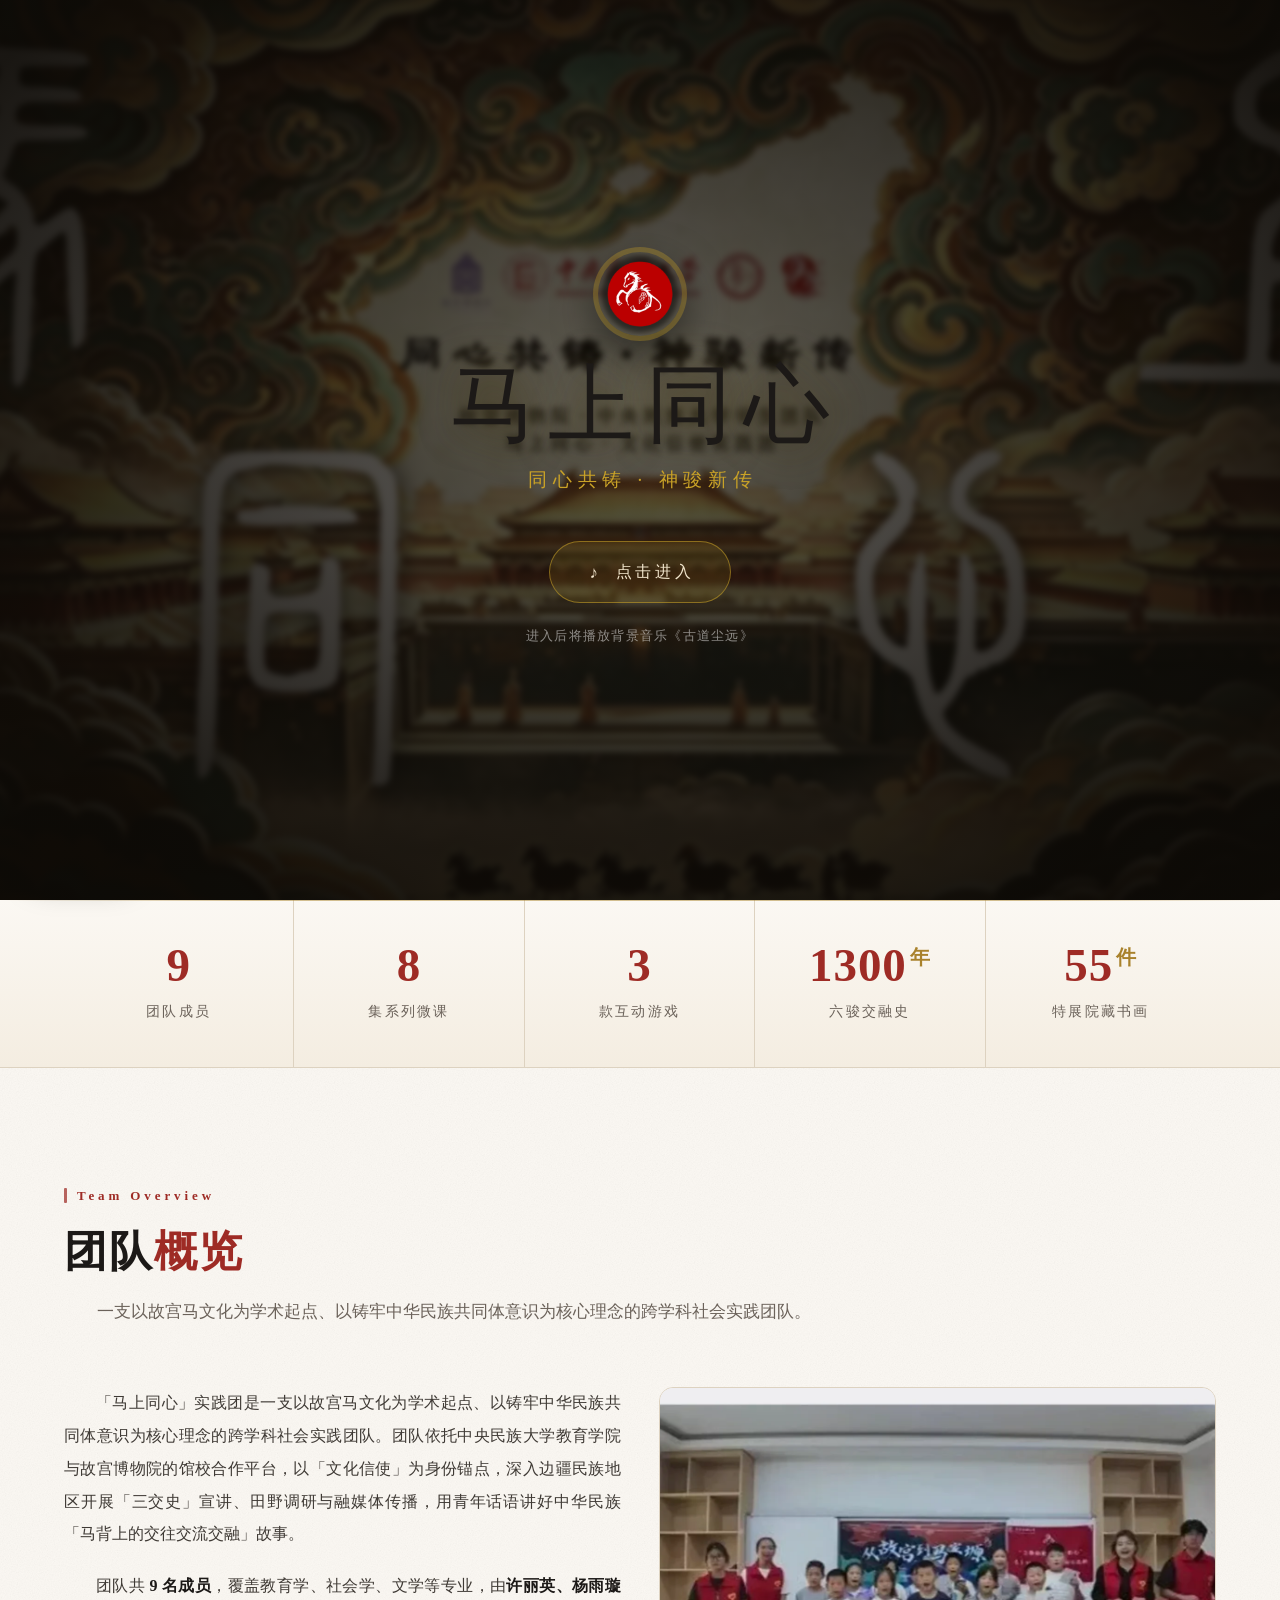
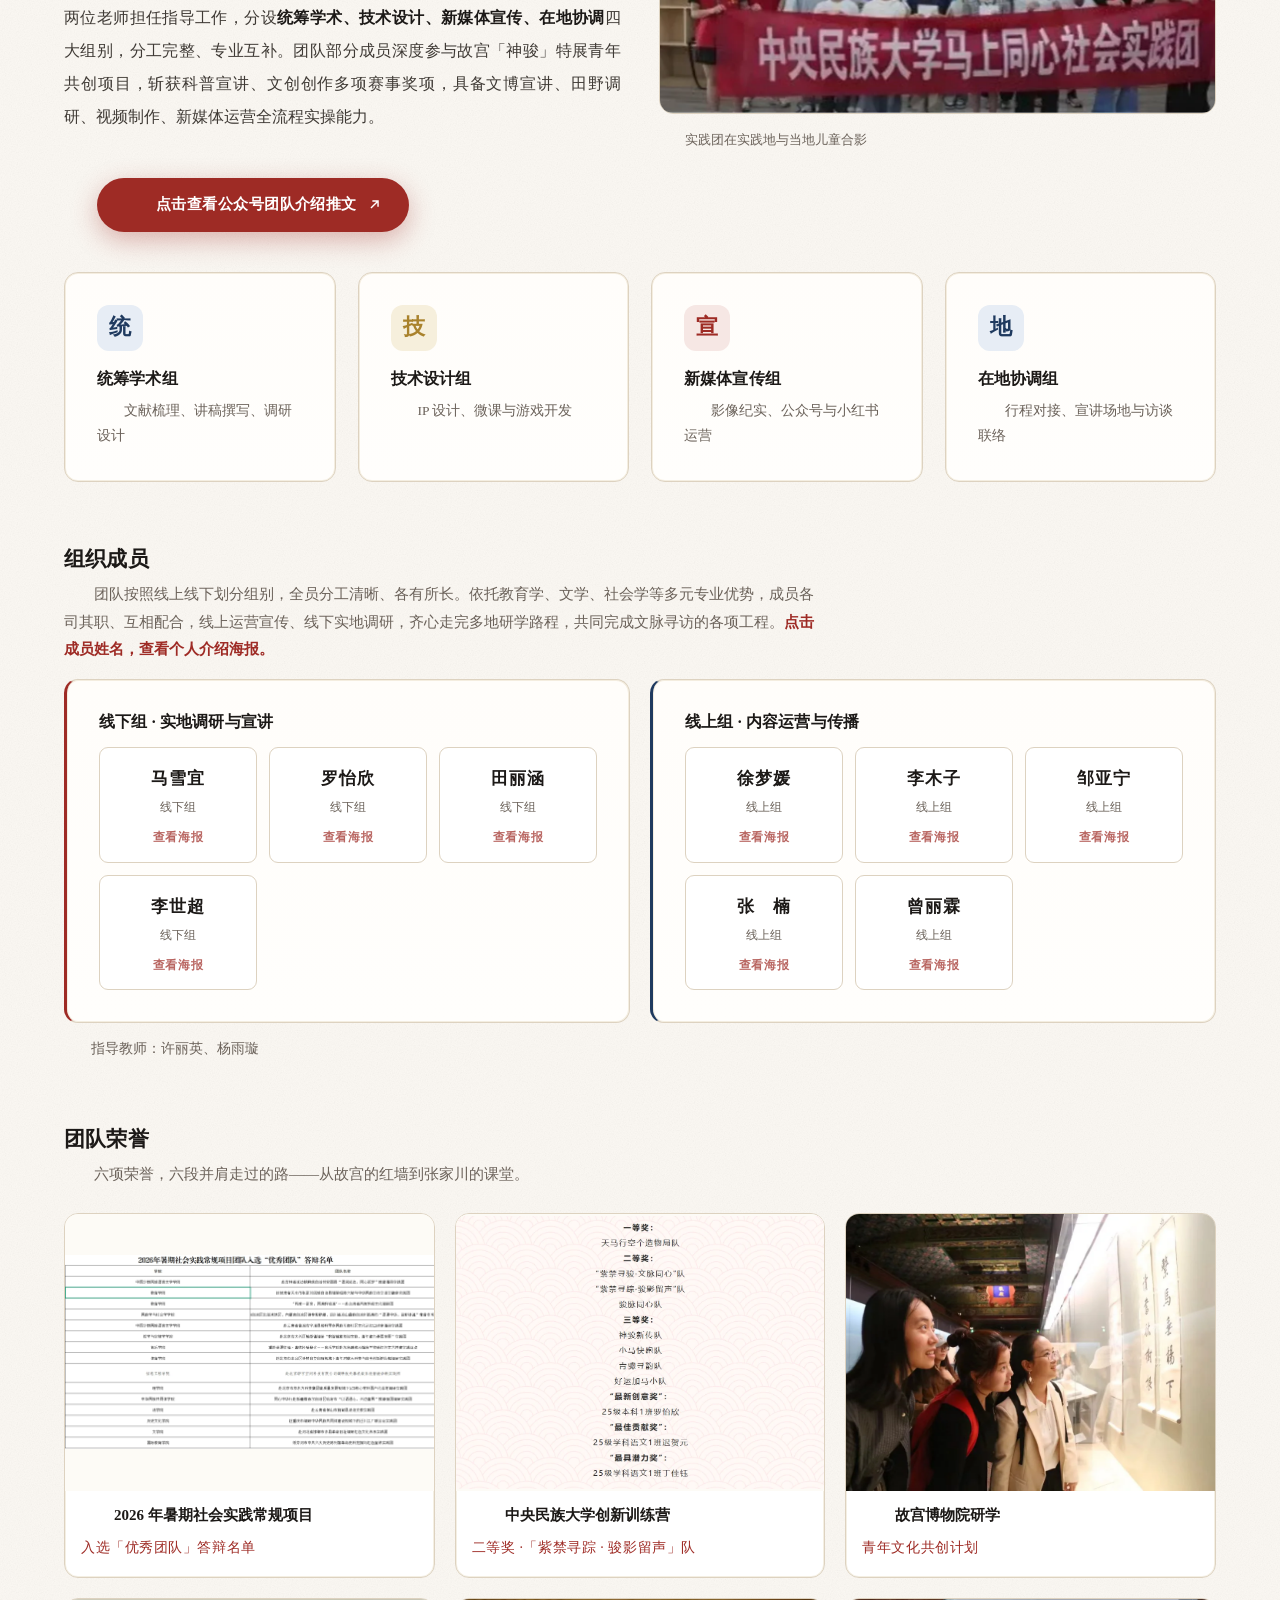
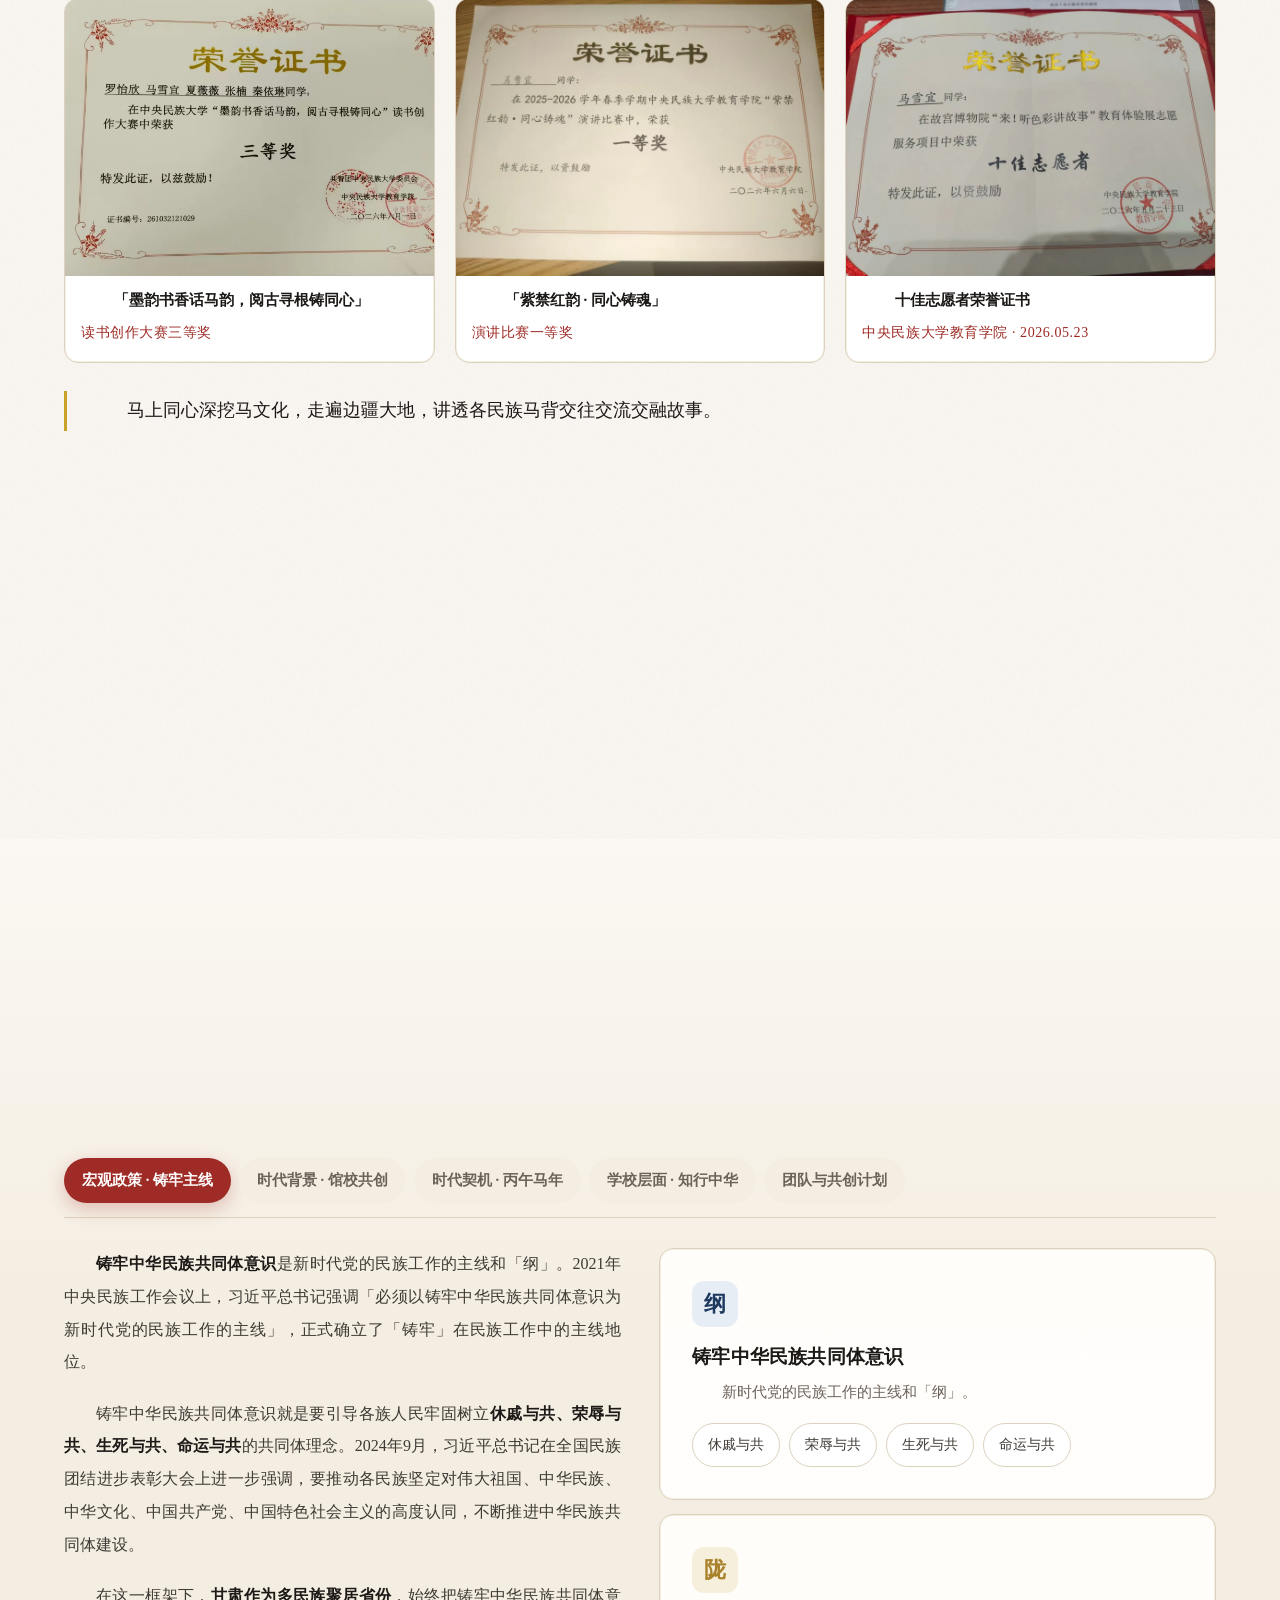
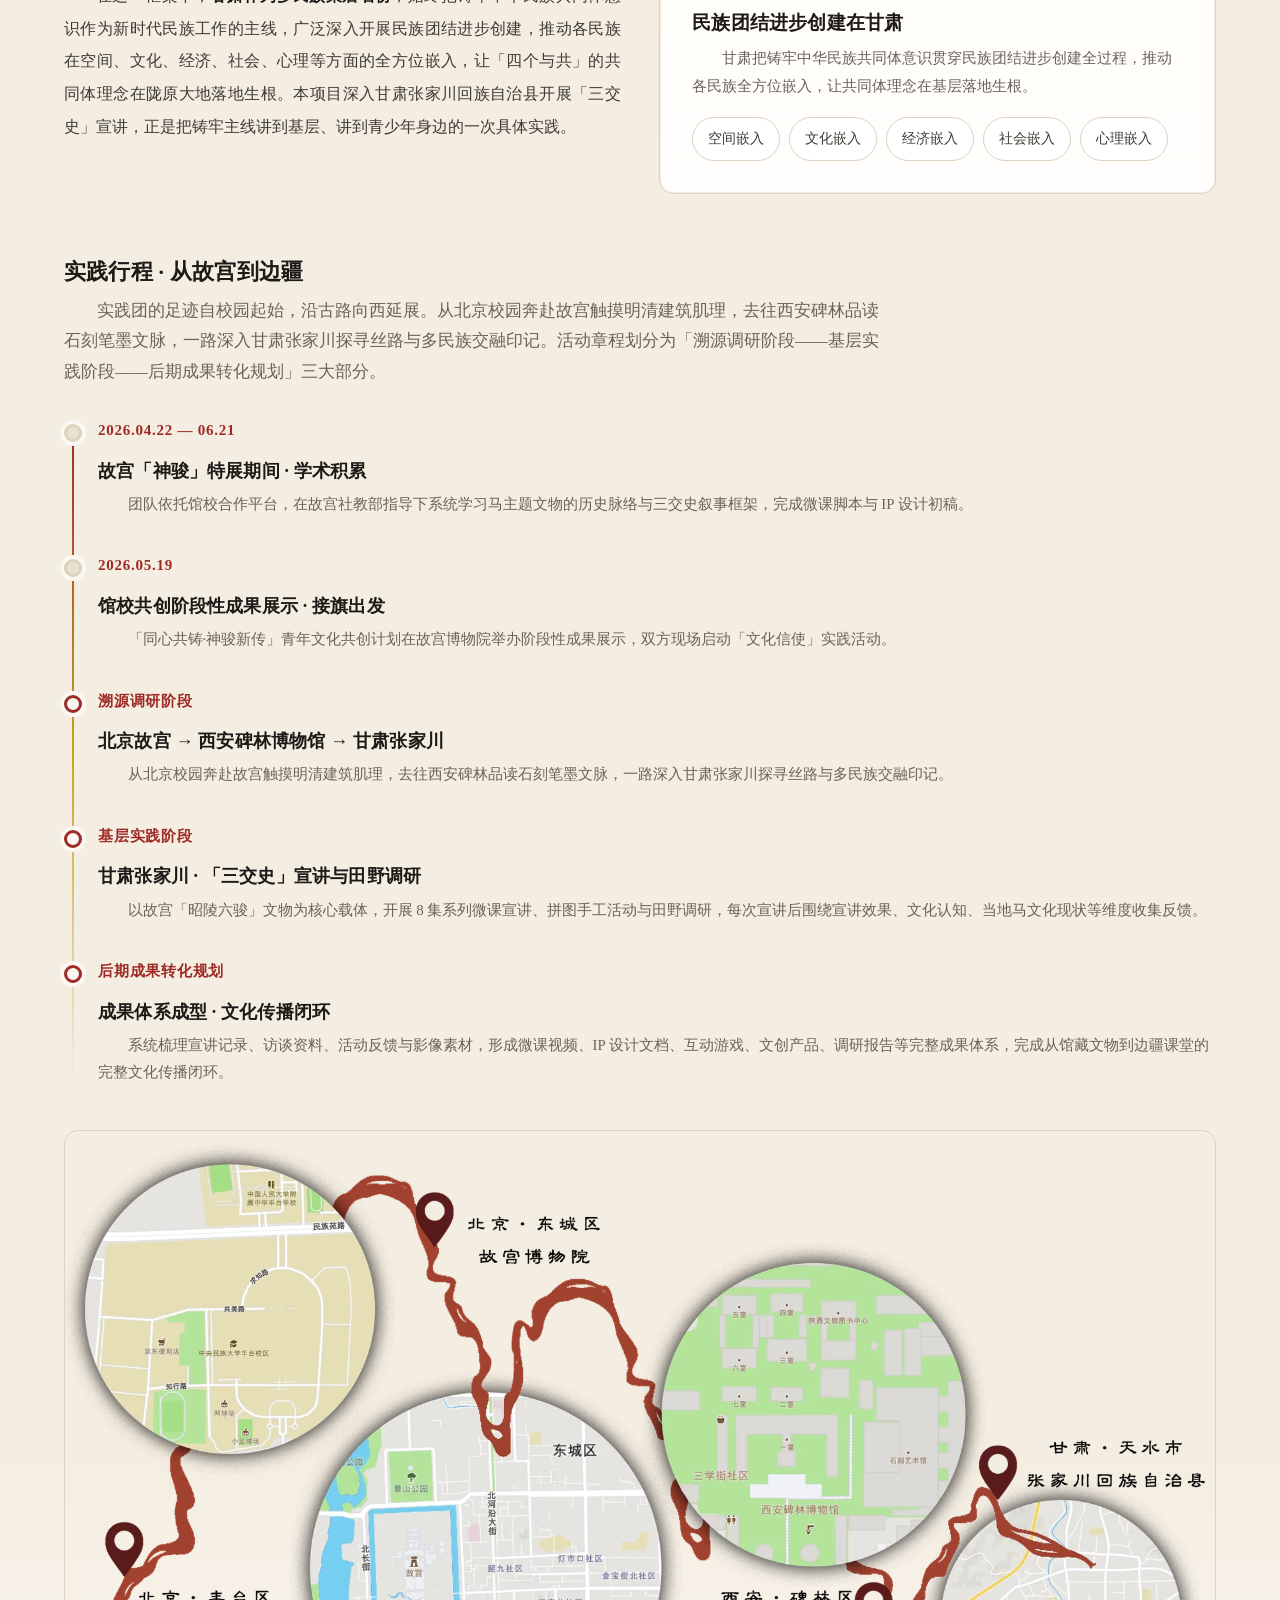
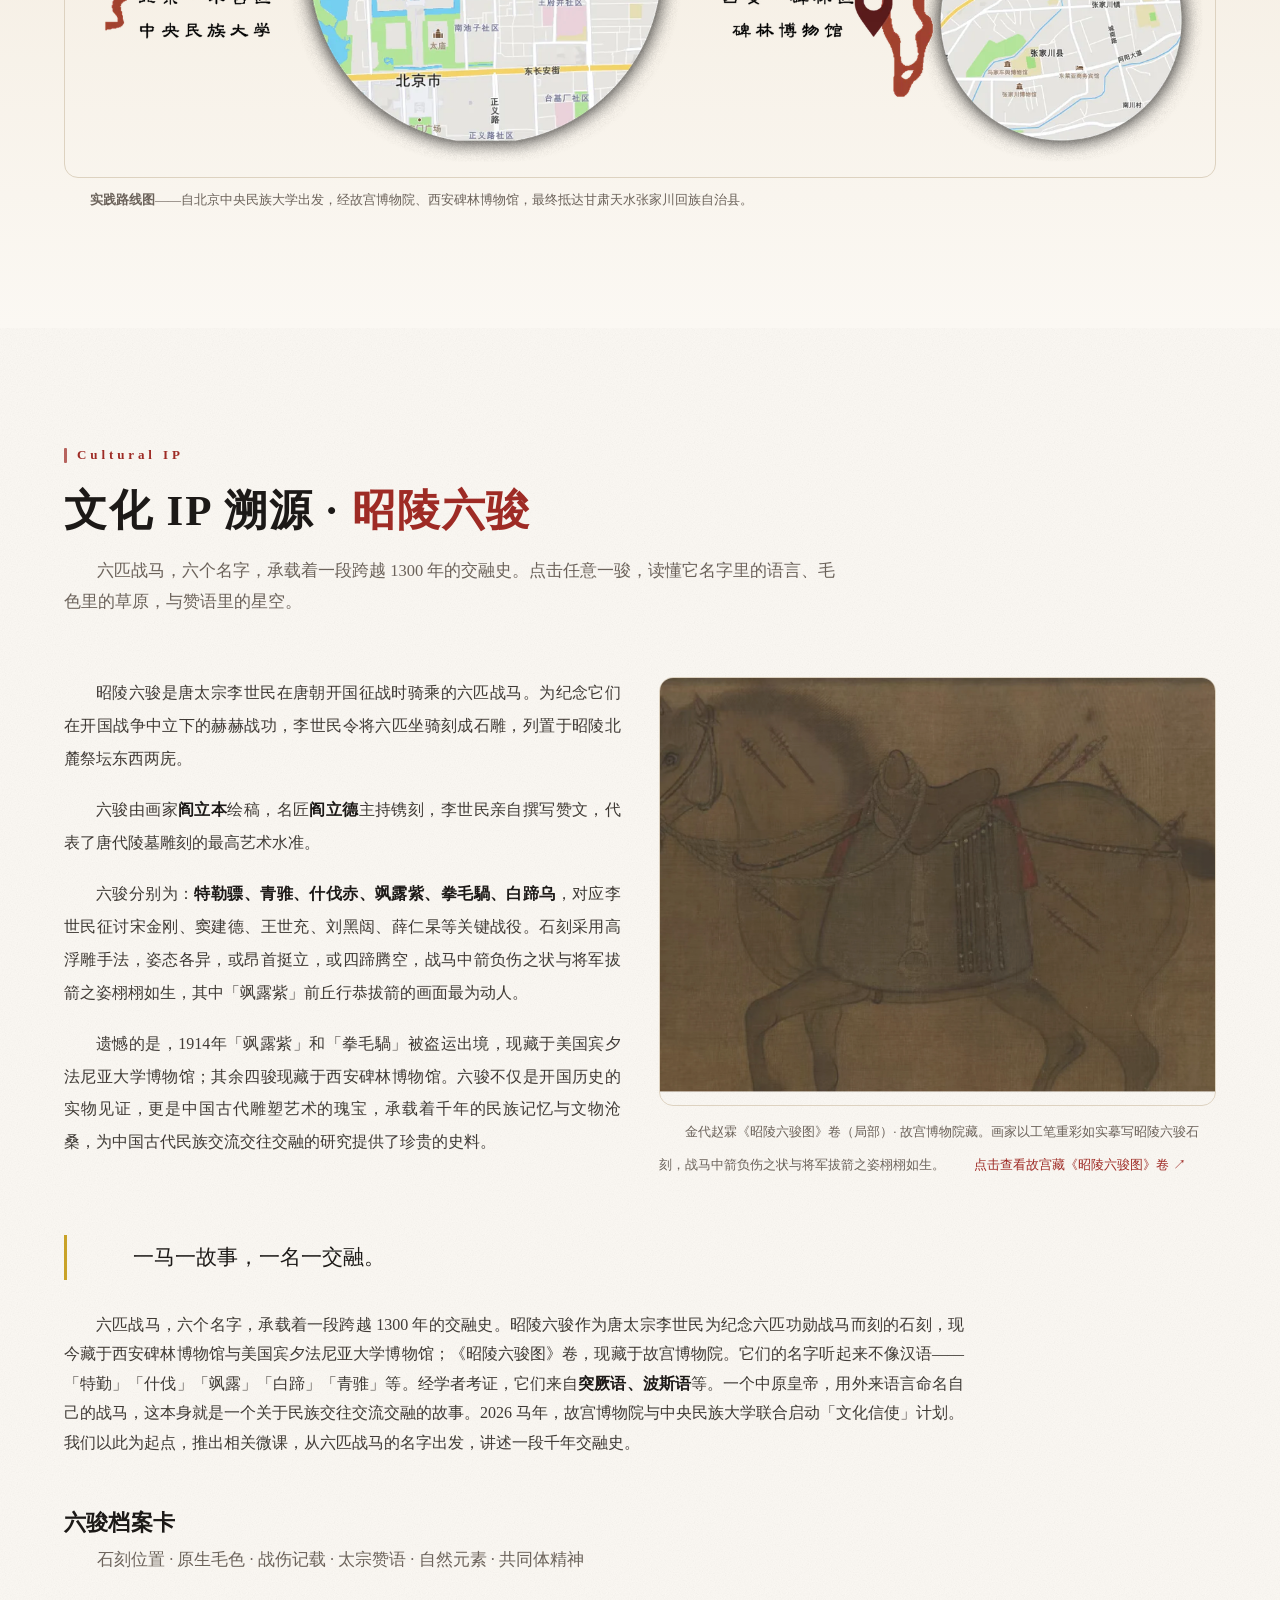
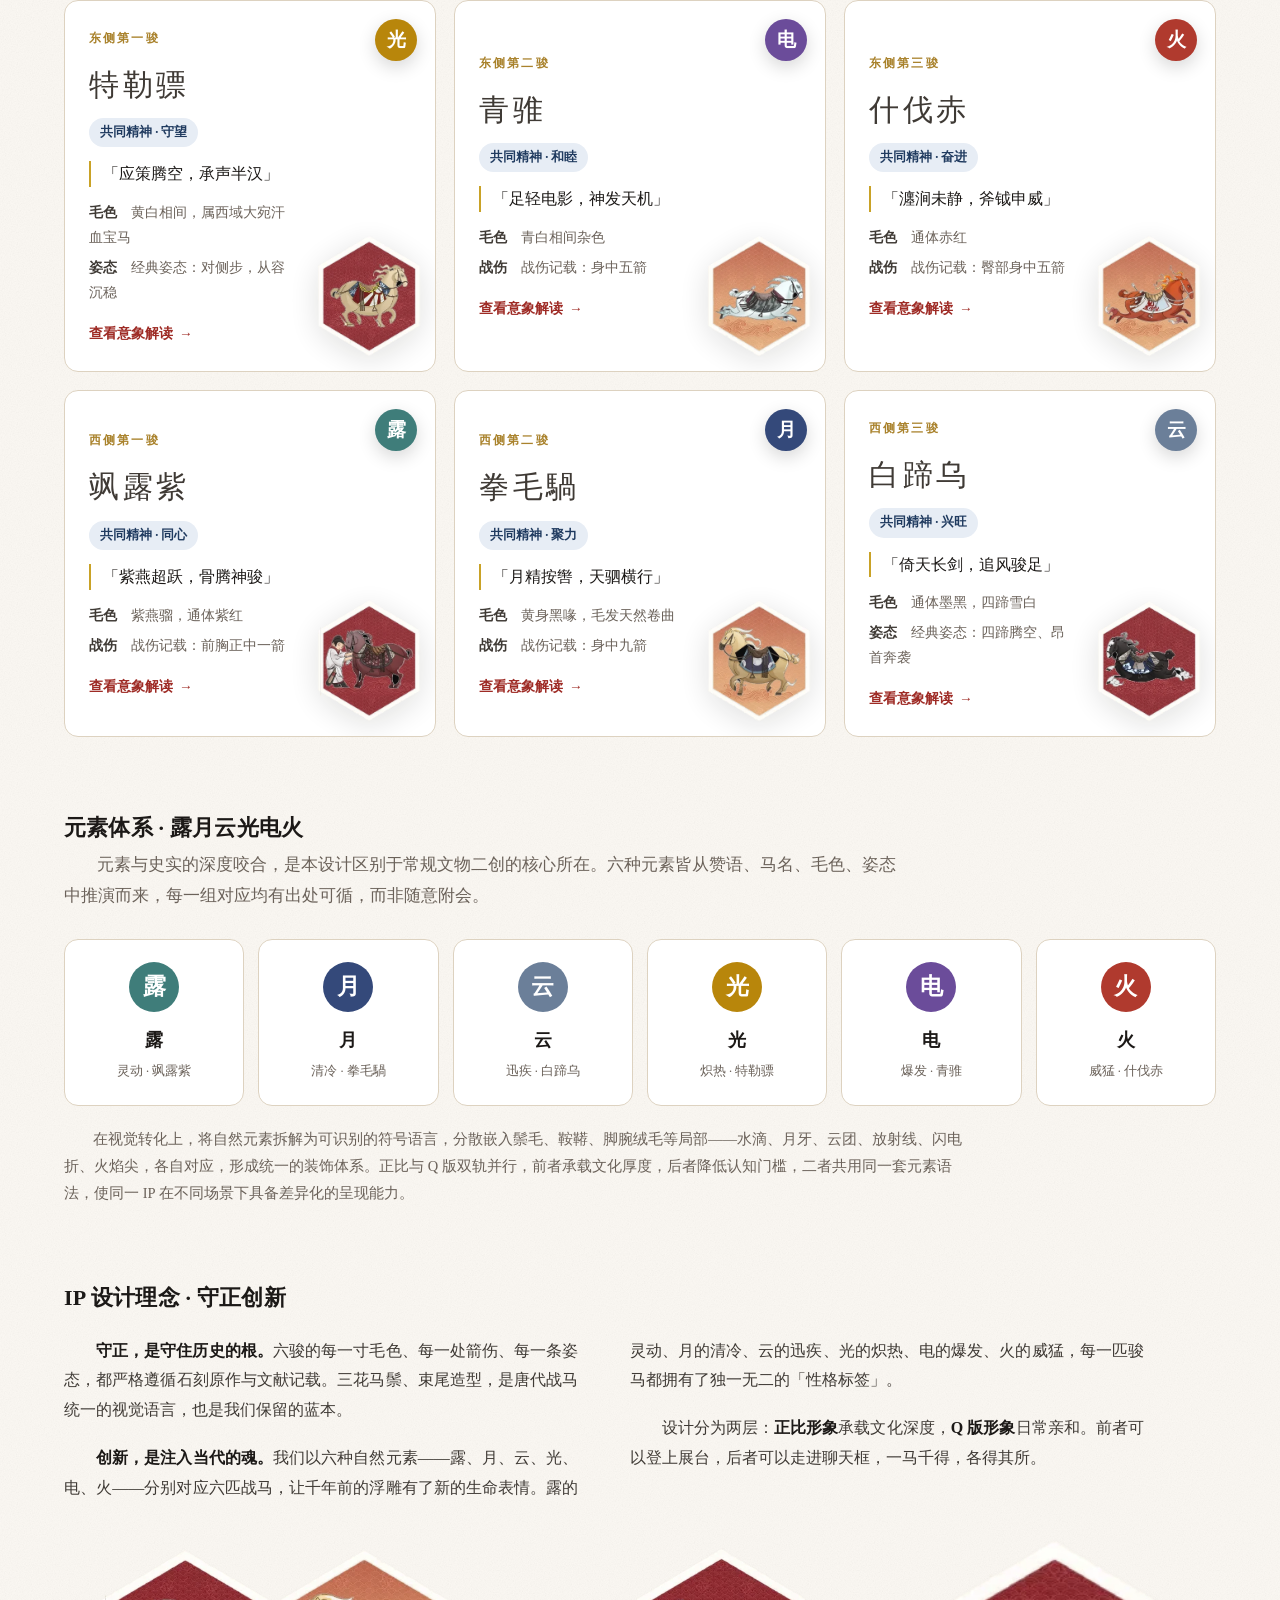
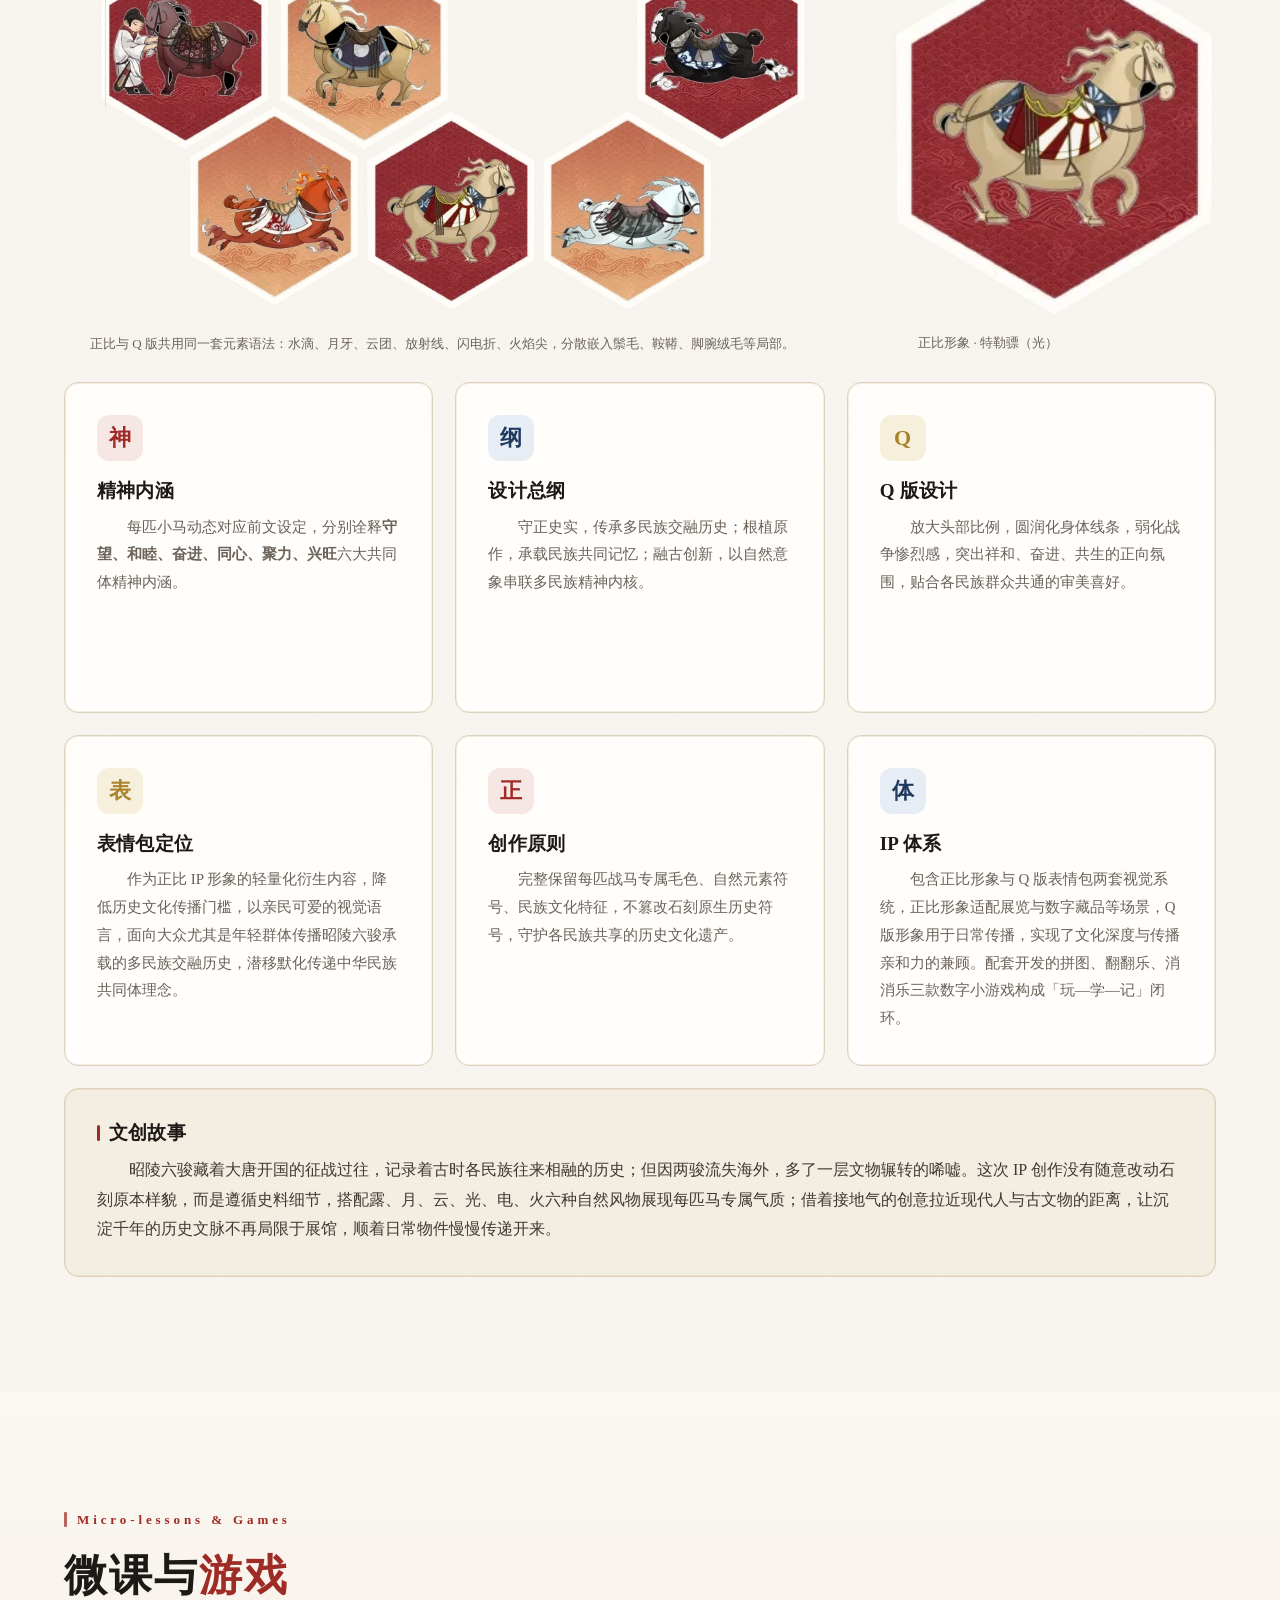
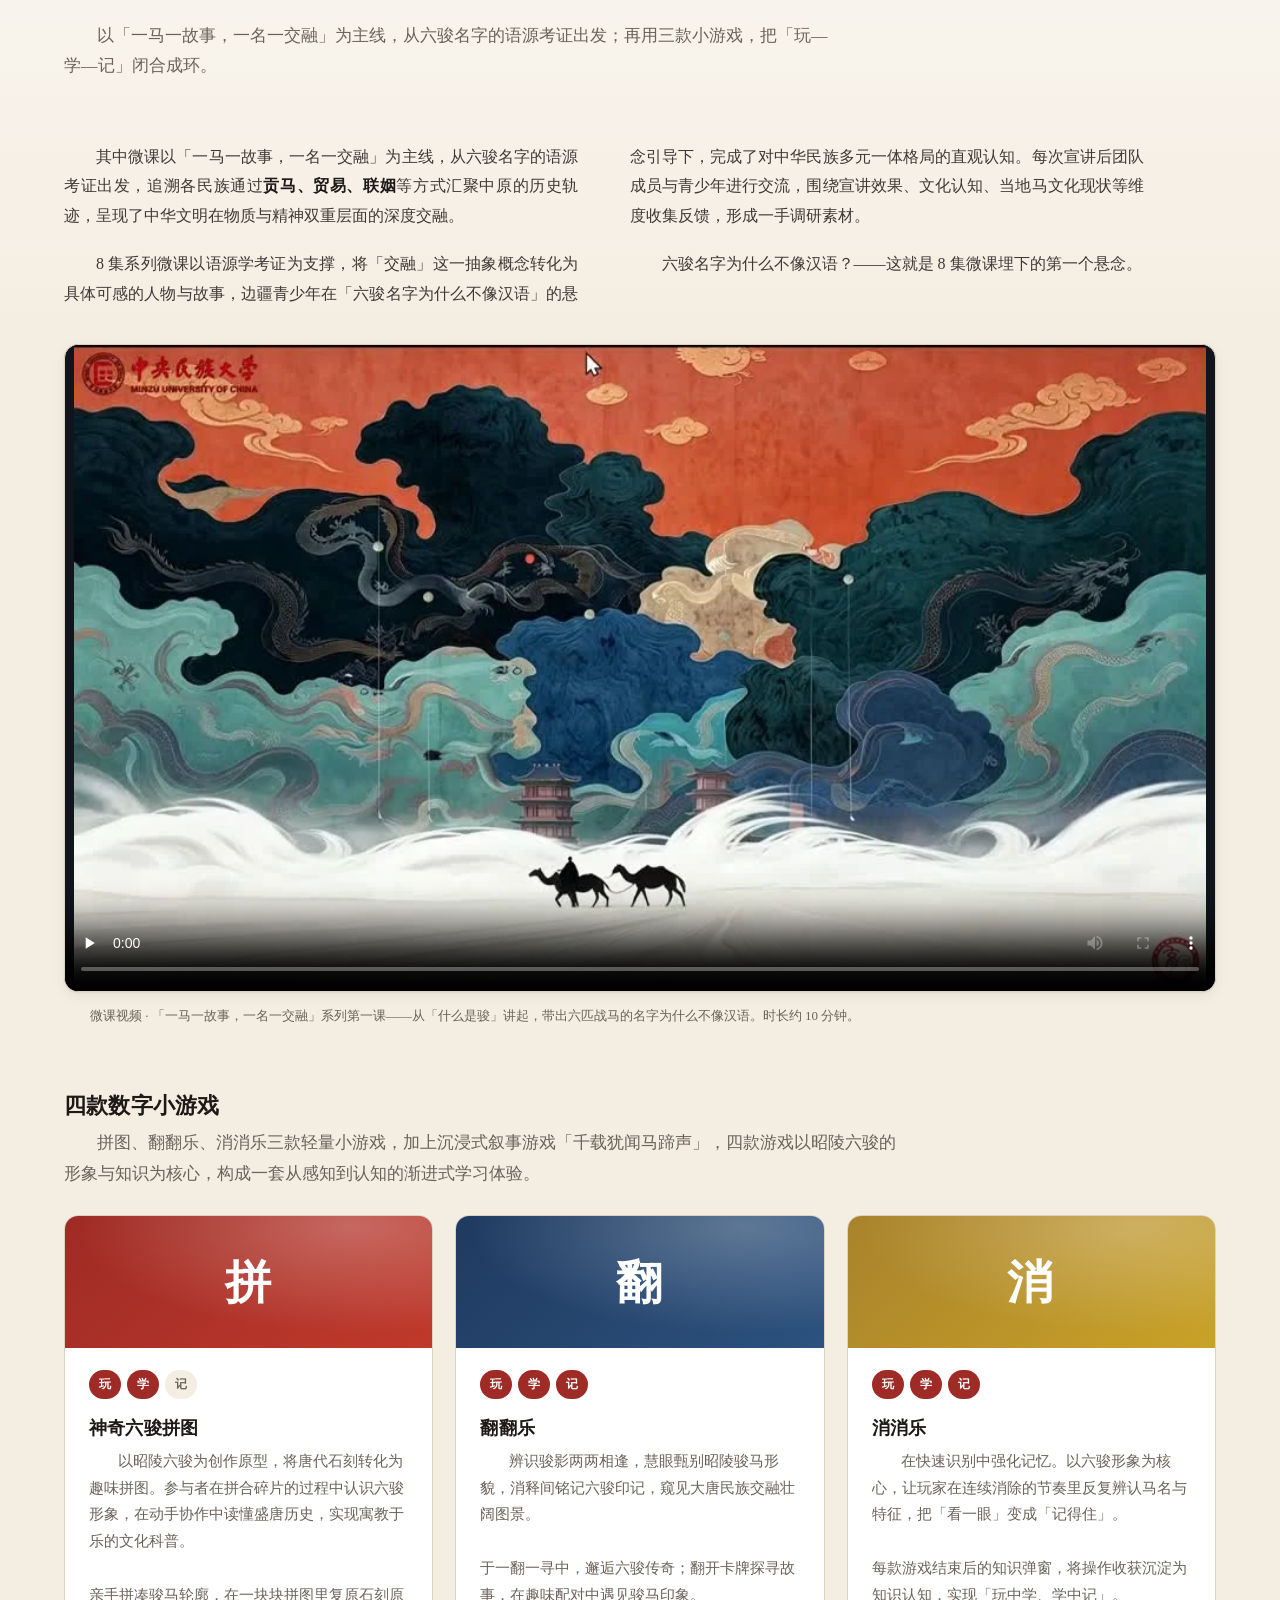
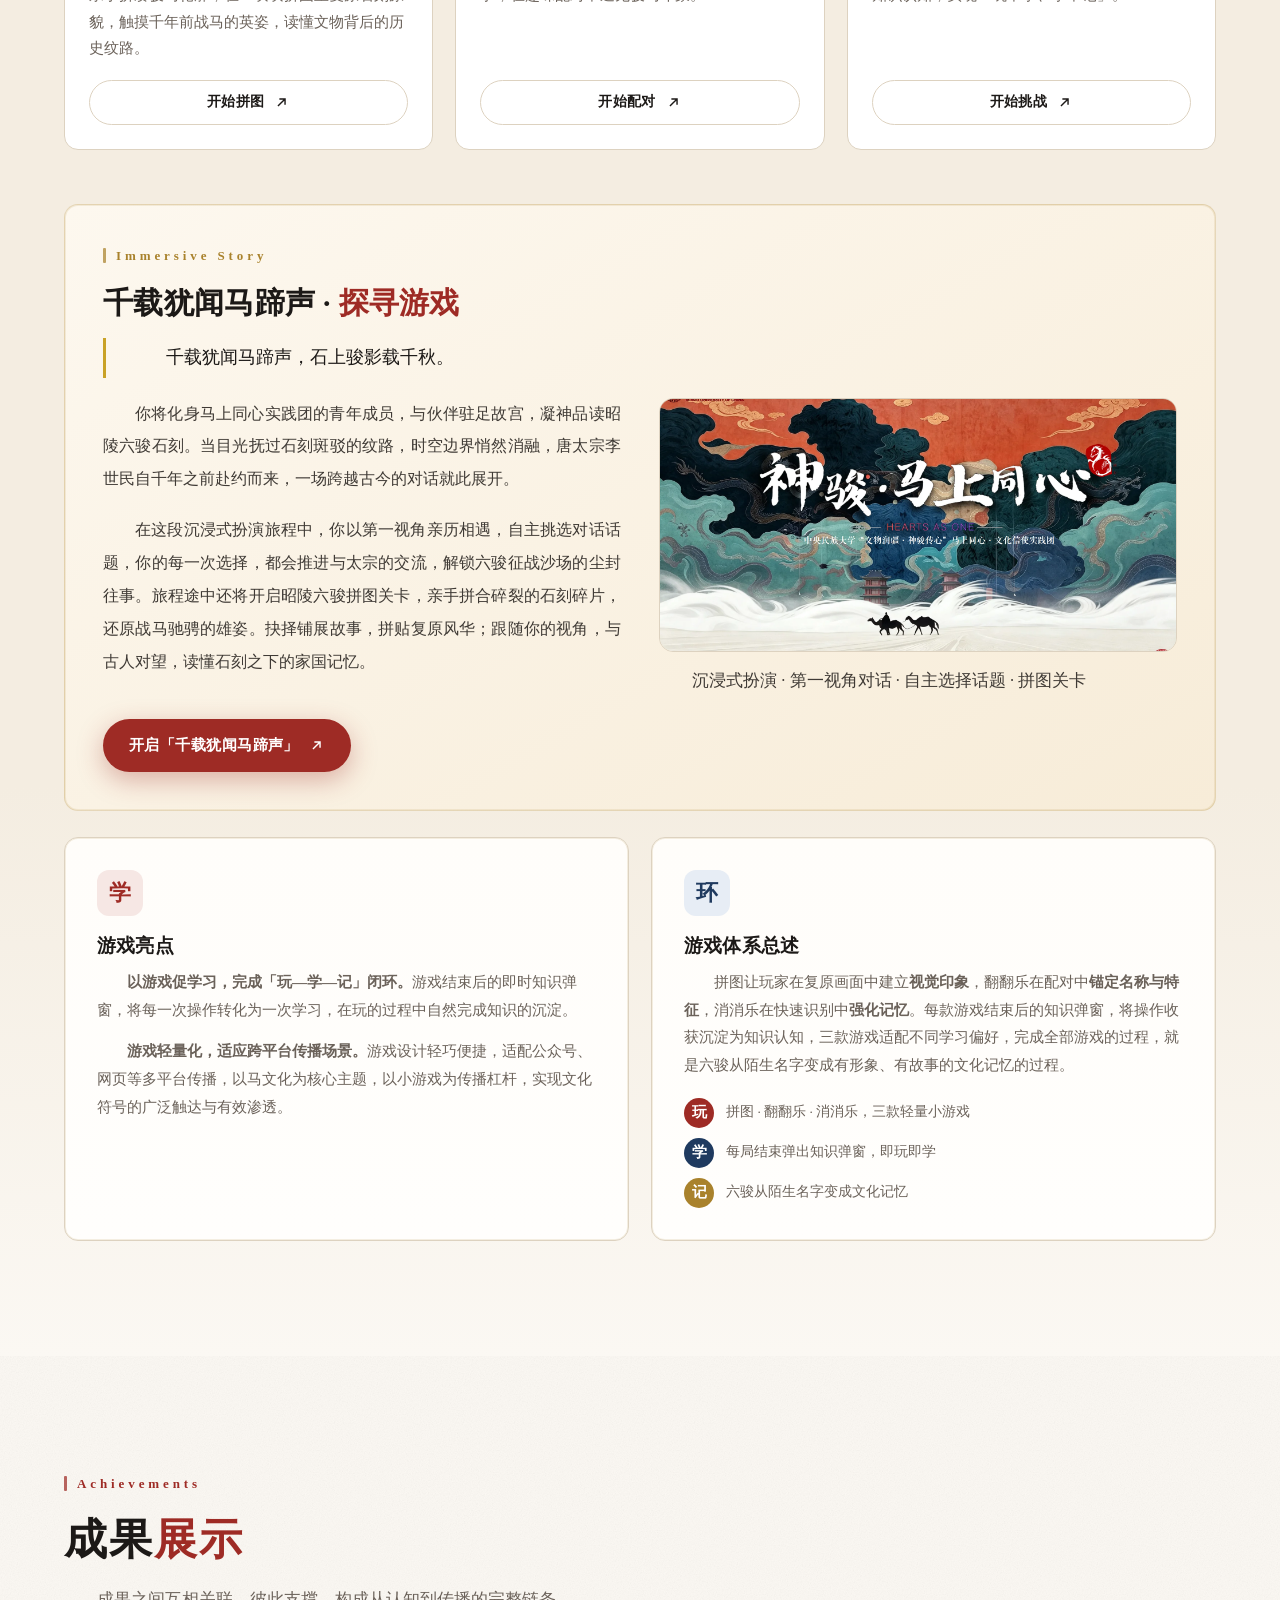
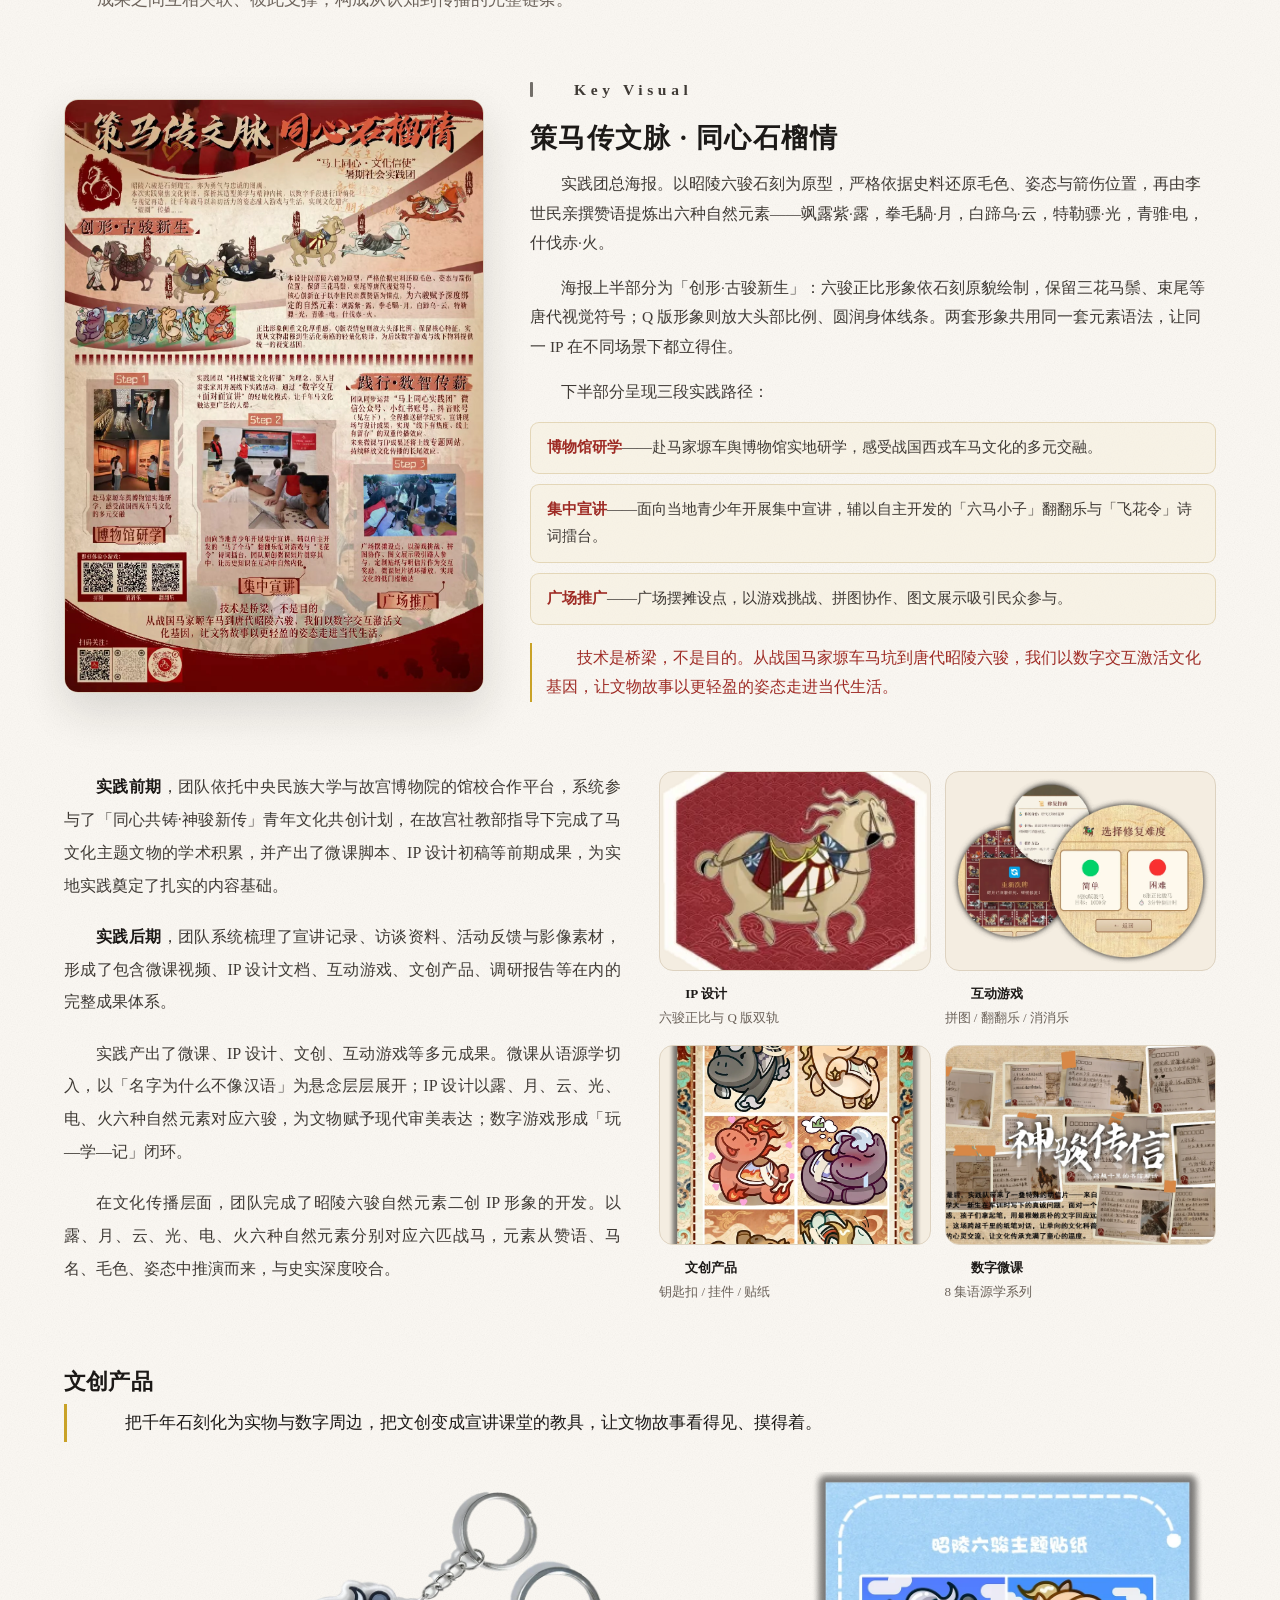
==== commit f844ab14: "revert(成果展示): 按团队要求删除六张金色标签式入口" ====
--- a/index.html
+++ b/index.html
@@ -737,21 +737,6 @@
         <p class="poster-feature__quote">技术是桥梁，不是目的。从战国马家塬车马坑到唐代昭陵六骏，我们以数字交互激活文化基因，让文物故事以更轻盈的姿态走进当代生活。</p>
       </div>
     </figure>
-
-    <!-- 成果概览 · 标签式入口（团队修改意见 2 第 10 条）
-         六张竖排金色标签是团队自己设计的图，直接用作可点击入口，
-         每张点进去跳到对应的详细板块。 -->
-    <nav class="outcome-nav" aria-label="成果分类导航" data-reveal>
-      <p class="outcome-nav__title">「马上同心」实践团成果概览</p>
-      <div class="outcome-nav__grid">
-        <a class="outcome-tag" href="#outcome-media" aria-label="外源媒体拓宣 —— 查看"><img src="assets/img/tag-media.webp" alt="外源媒体拓宣 · 查看" loading="lazy"></a>
-        <a class="outcome-tag" href="#outcome-matrix" aria-label="新媒体矩阵 —— 查看"><img src="assets/img/tag-matrix.webp" alt="新媒体矩阵 · 查看" loading="lazy"></a>
-        <a class="outcome-tag" href="#outcome-creative" aria-label="文创成果 —— 查看"><img src="assets/img/tag-creative.webp" alt="文创成果 · 查看" loading="lazy"></a>
-        <a class="outcome-tag" href="#ip" aria-label="文化 IP 建设 —— 查看"><img src="assets/img/tag-ip.webp" alt="文化 IP 建设 · 查看" loading="lazy"></a>
-        <a class="outcome-tag" href="#course" aria-label="微课与游戏 —— 查看"><img src="assets/img/tag-course.webp" alt="微课与游戏 · 查看" loading="lazy"></a>
-        <a class="outcome-tag" href="#video" aria-label="数字影像纪实 —— 查看"><img src="assets/img/tag-video.webp" alt="数字影像纪实 · 查看" loading="lazy"></a>
-      </div>
-    </nav>
 
     <div class="split">
       <div class="prose" data-reveal>
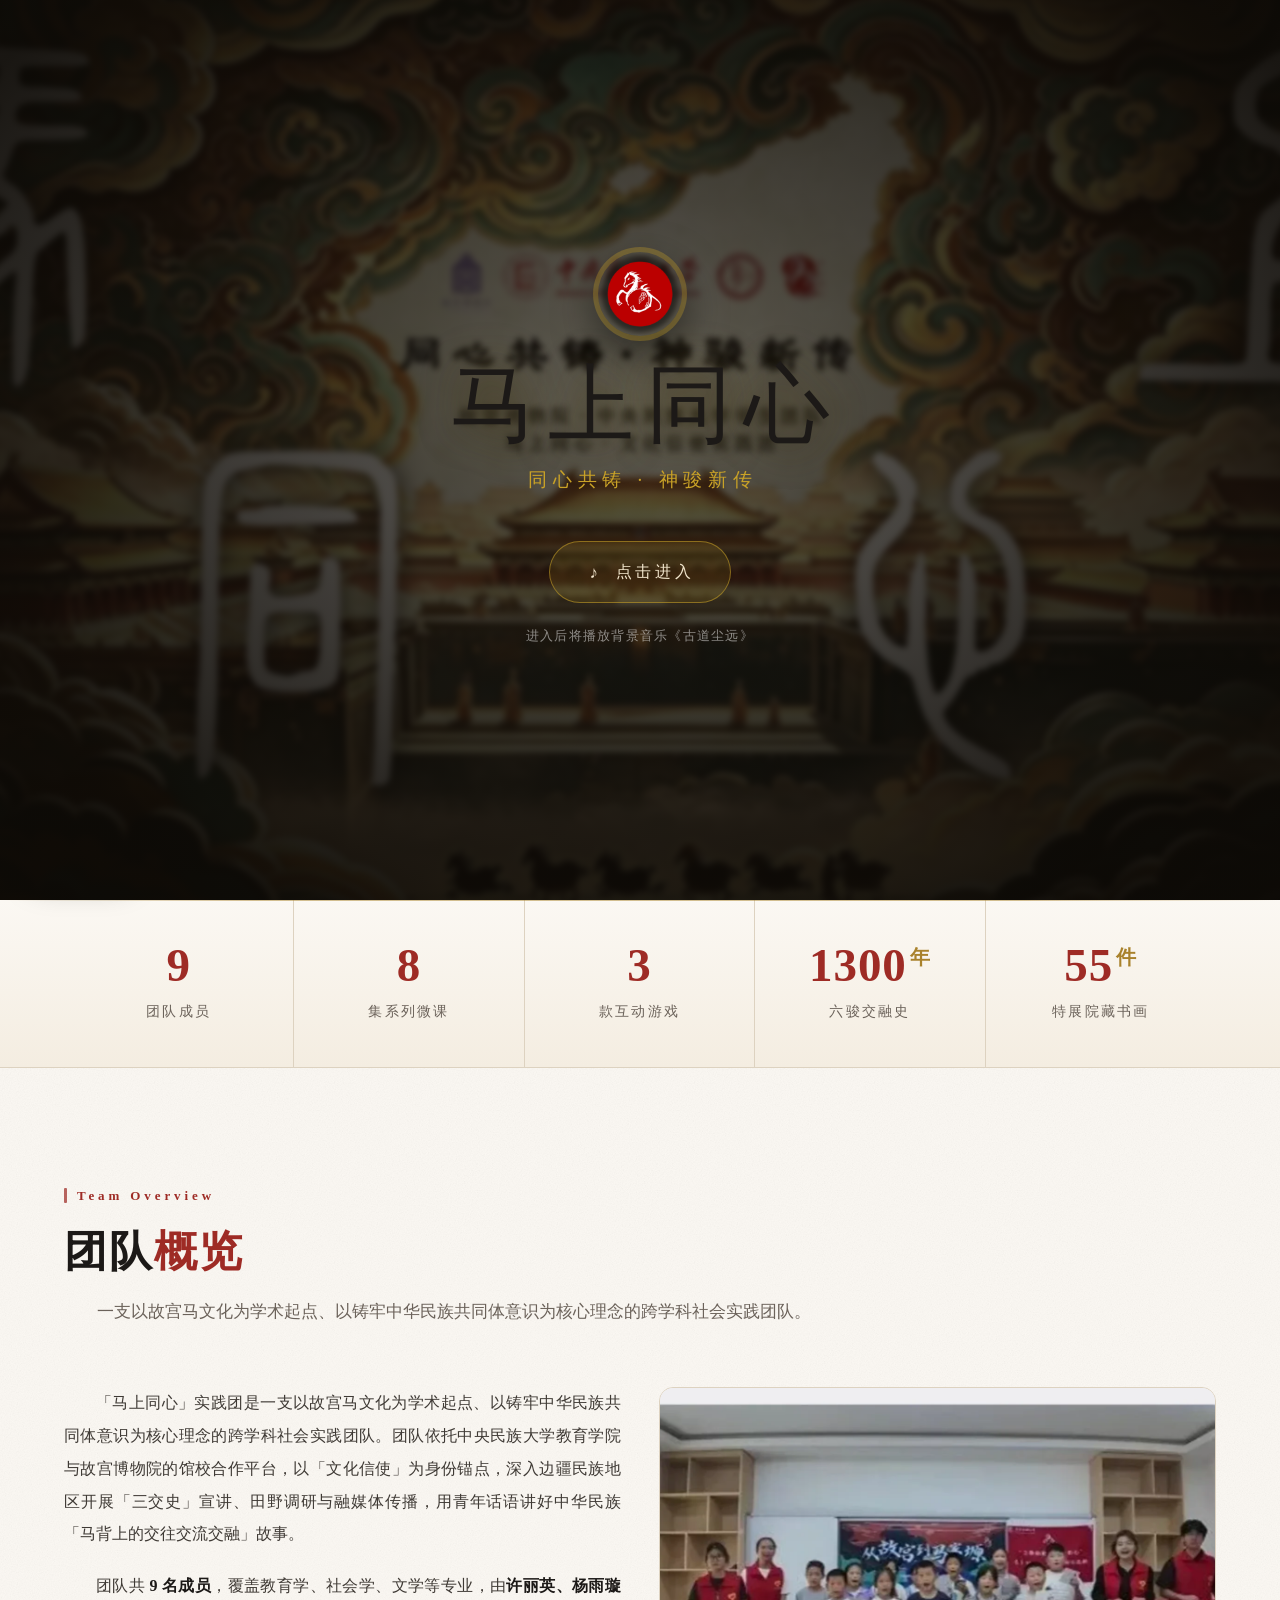
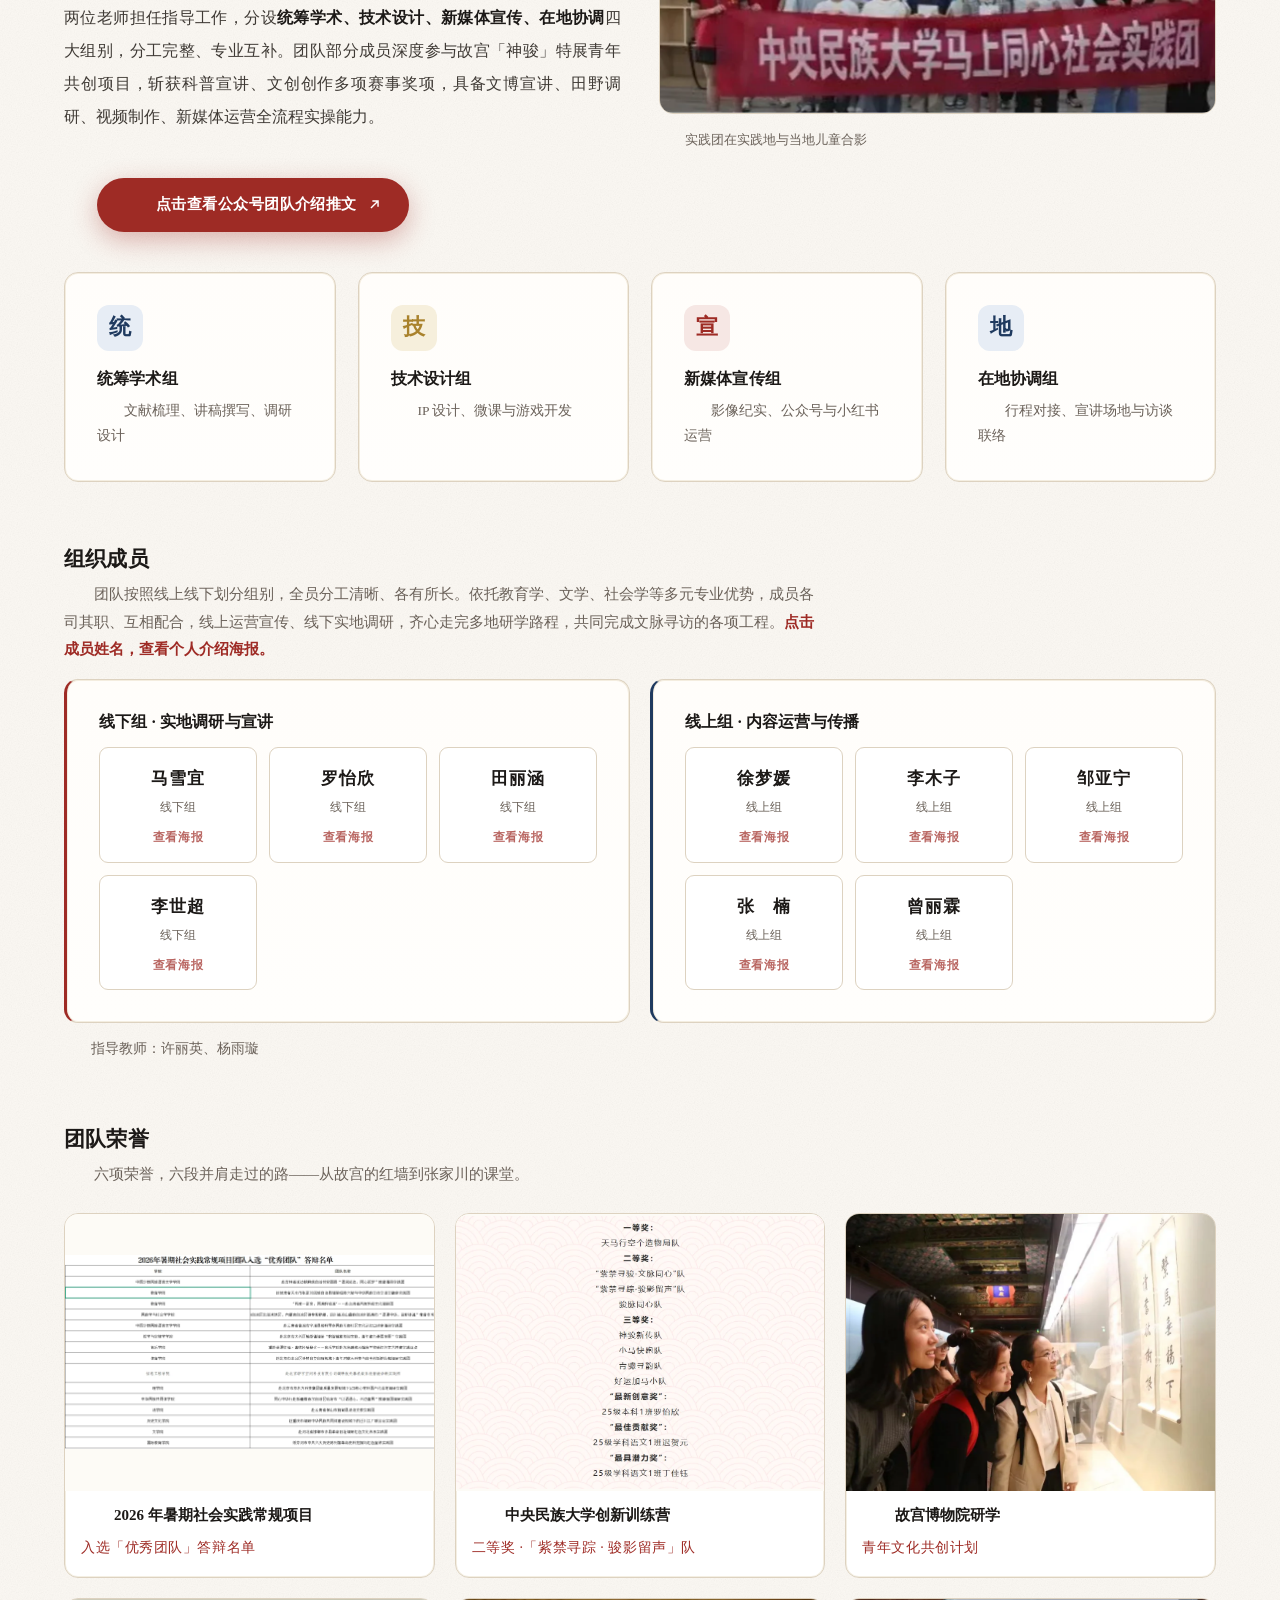
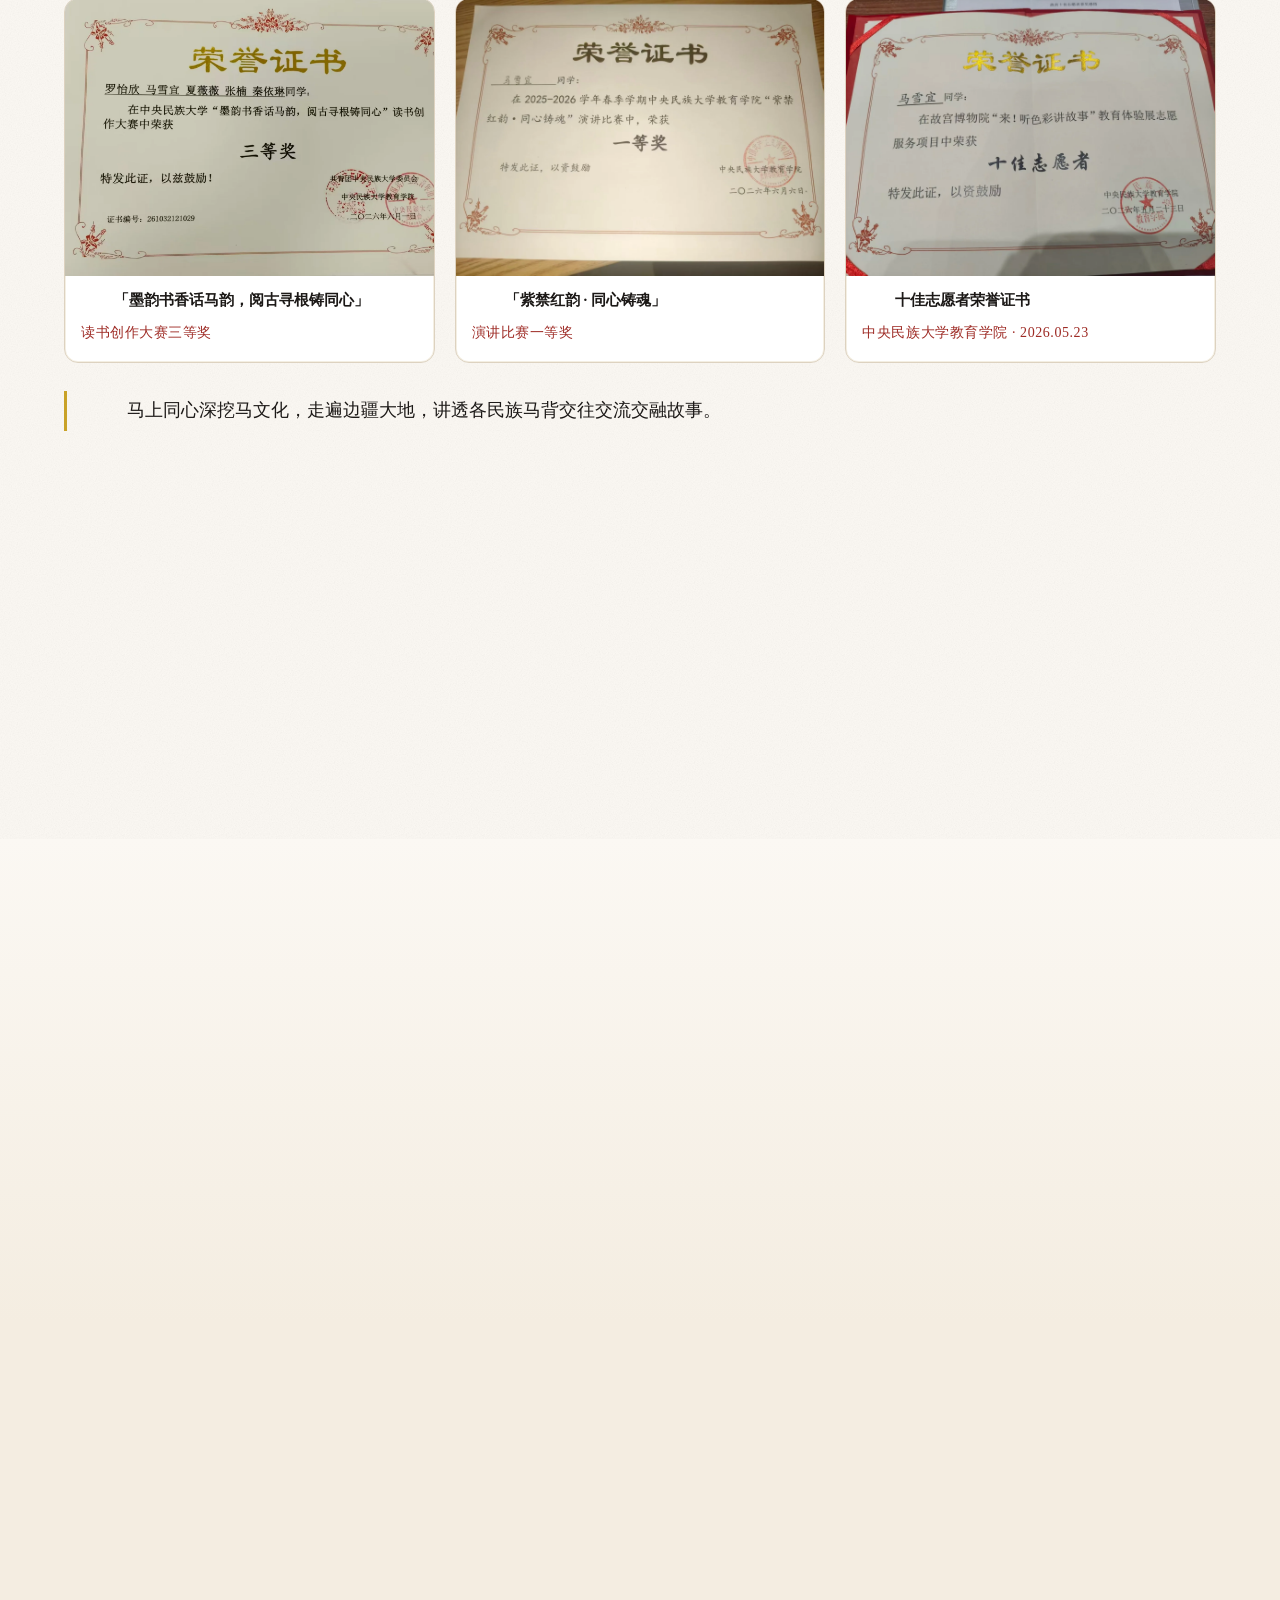
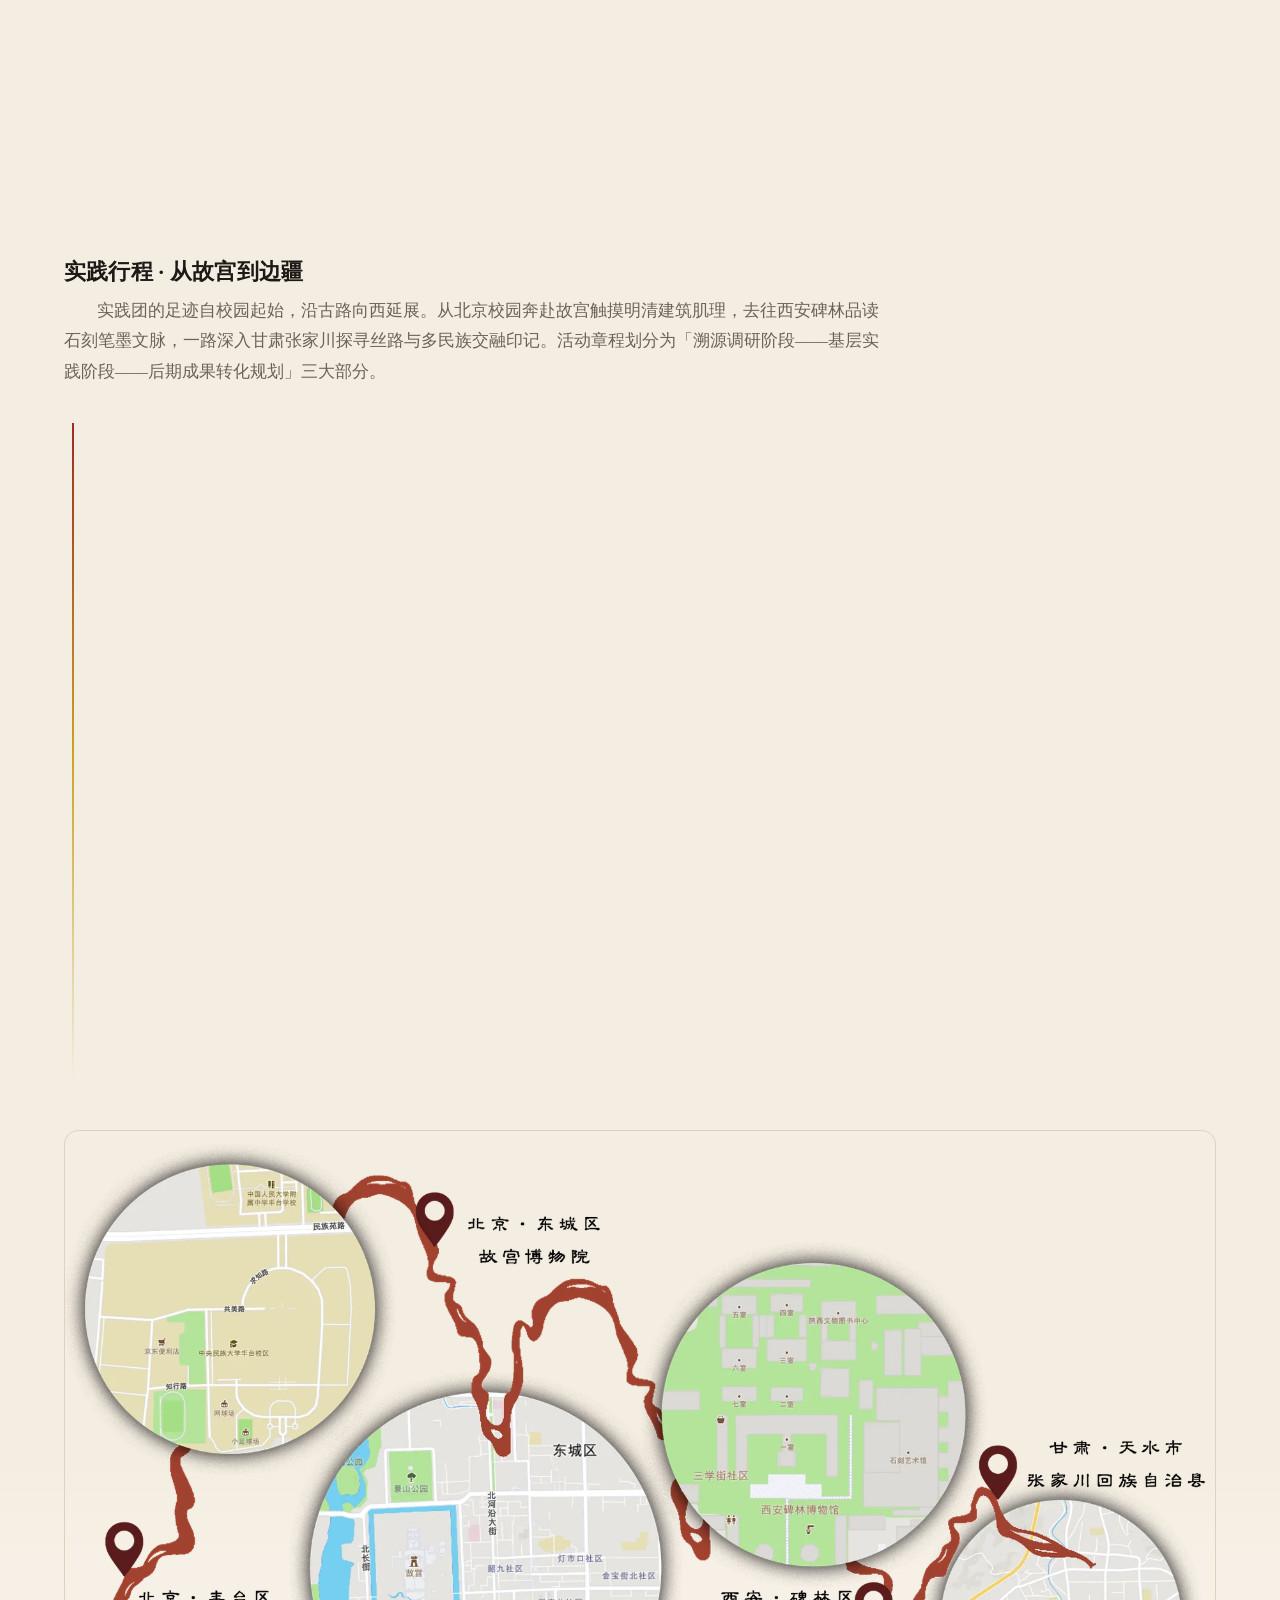
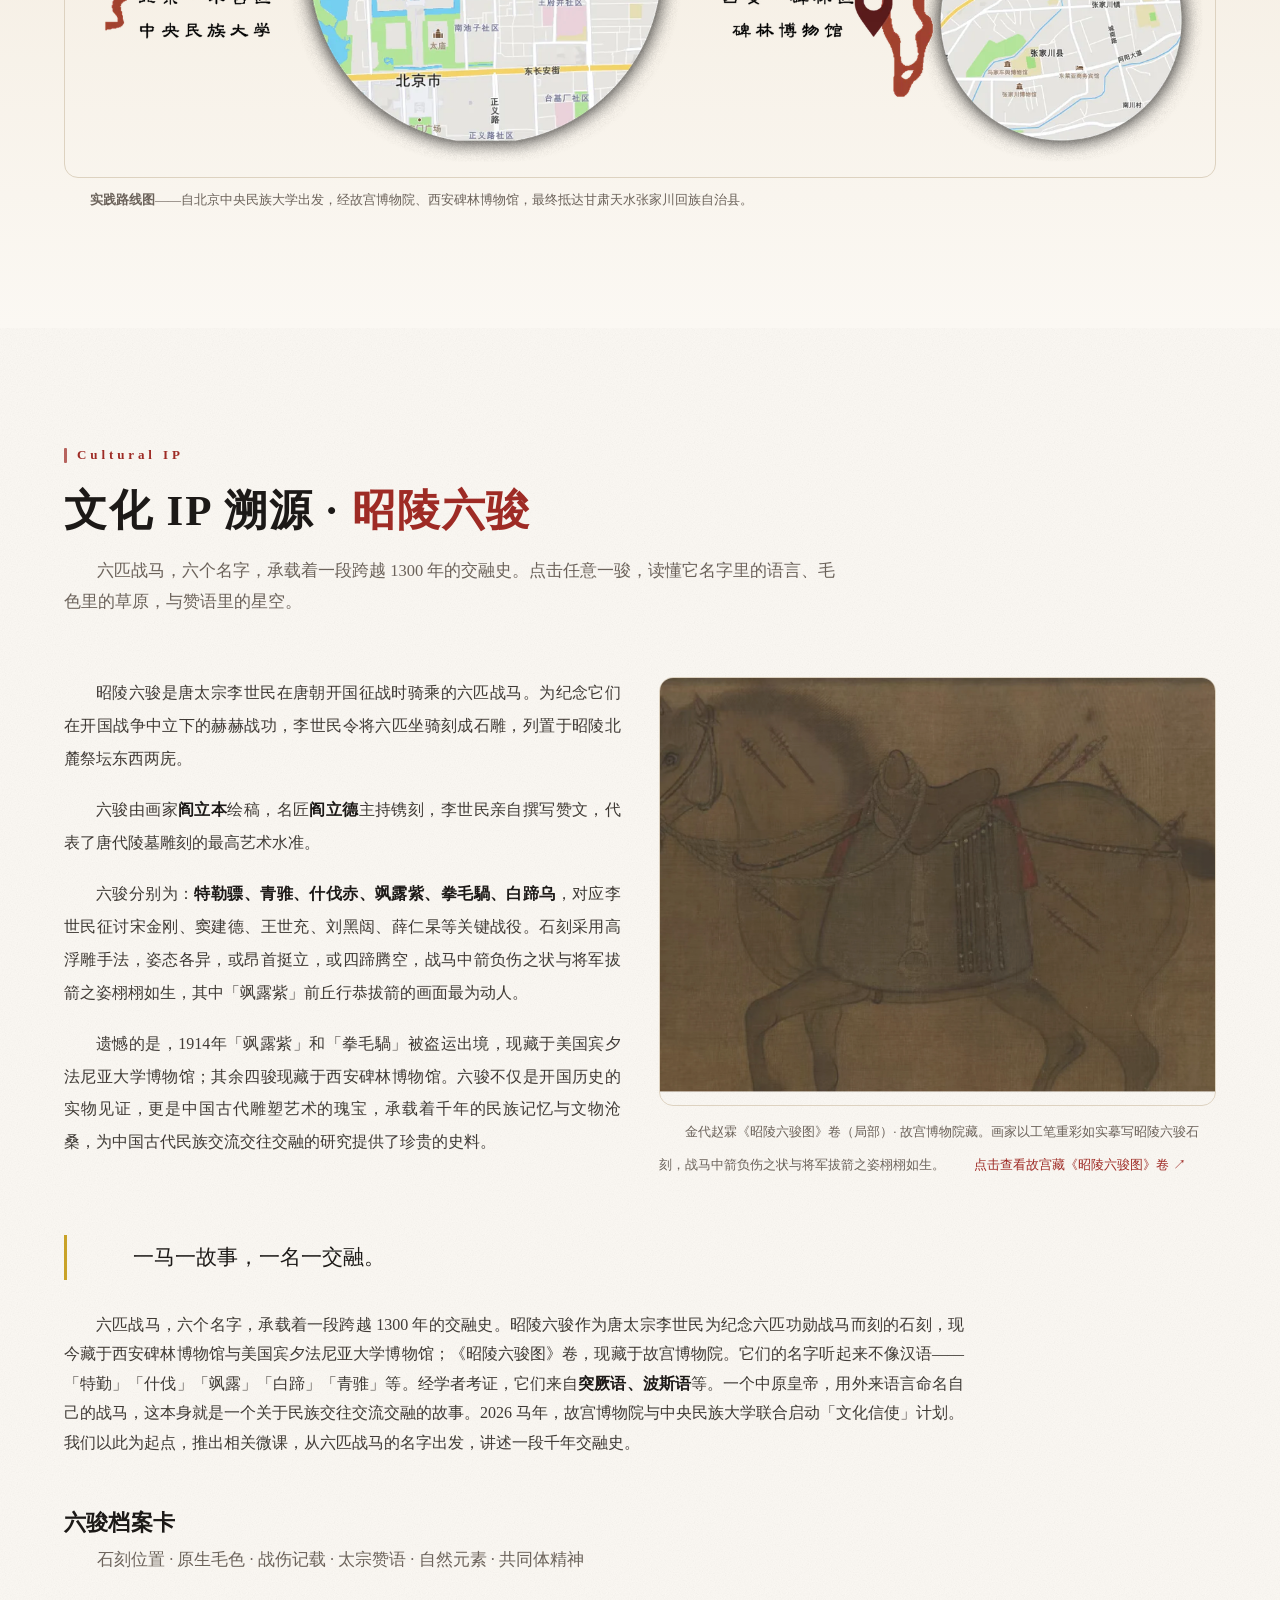
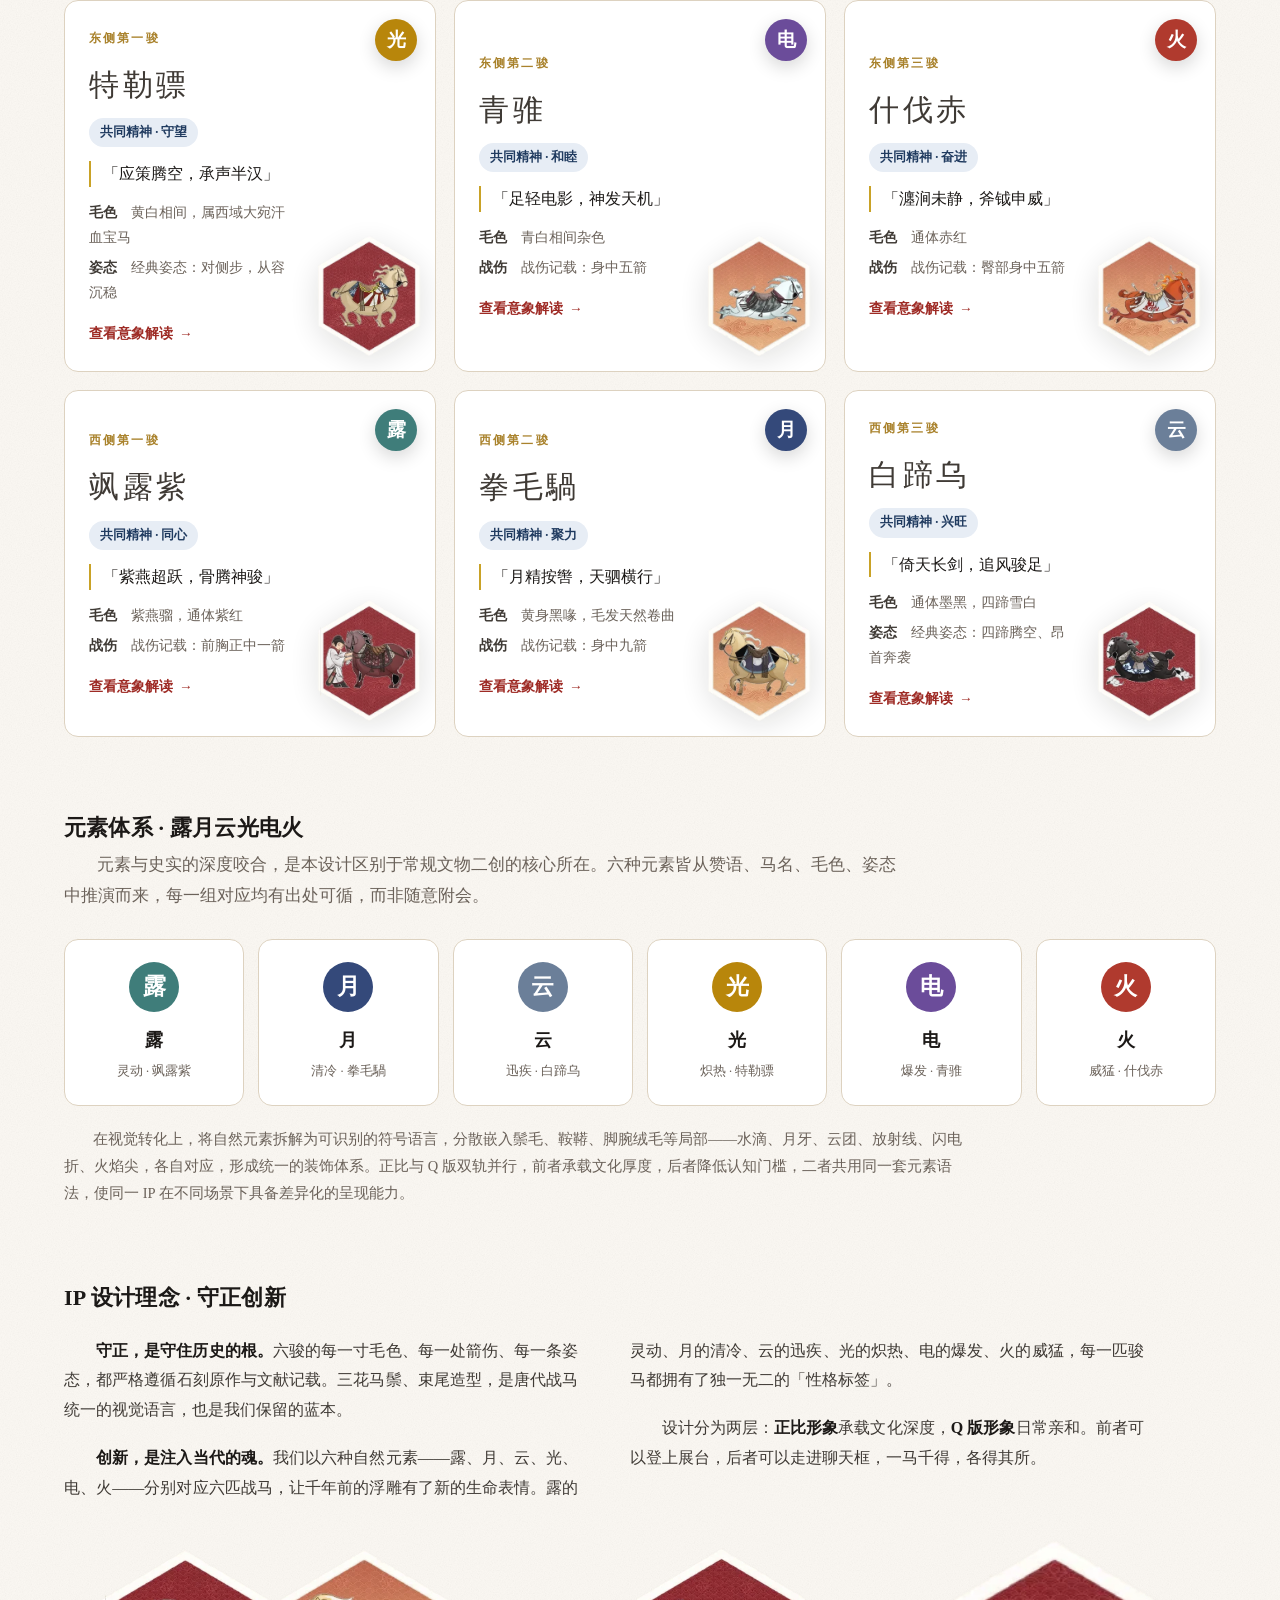
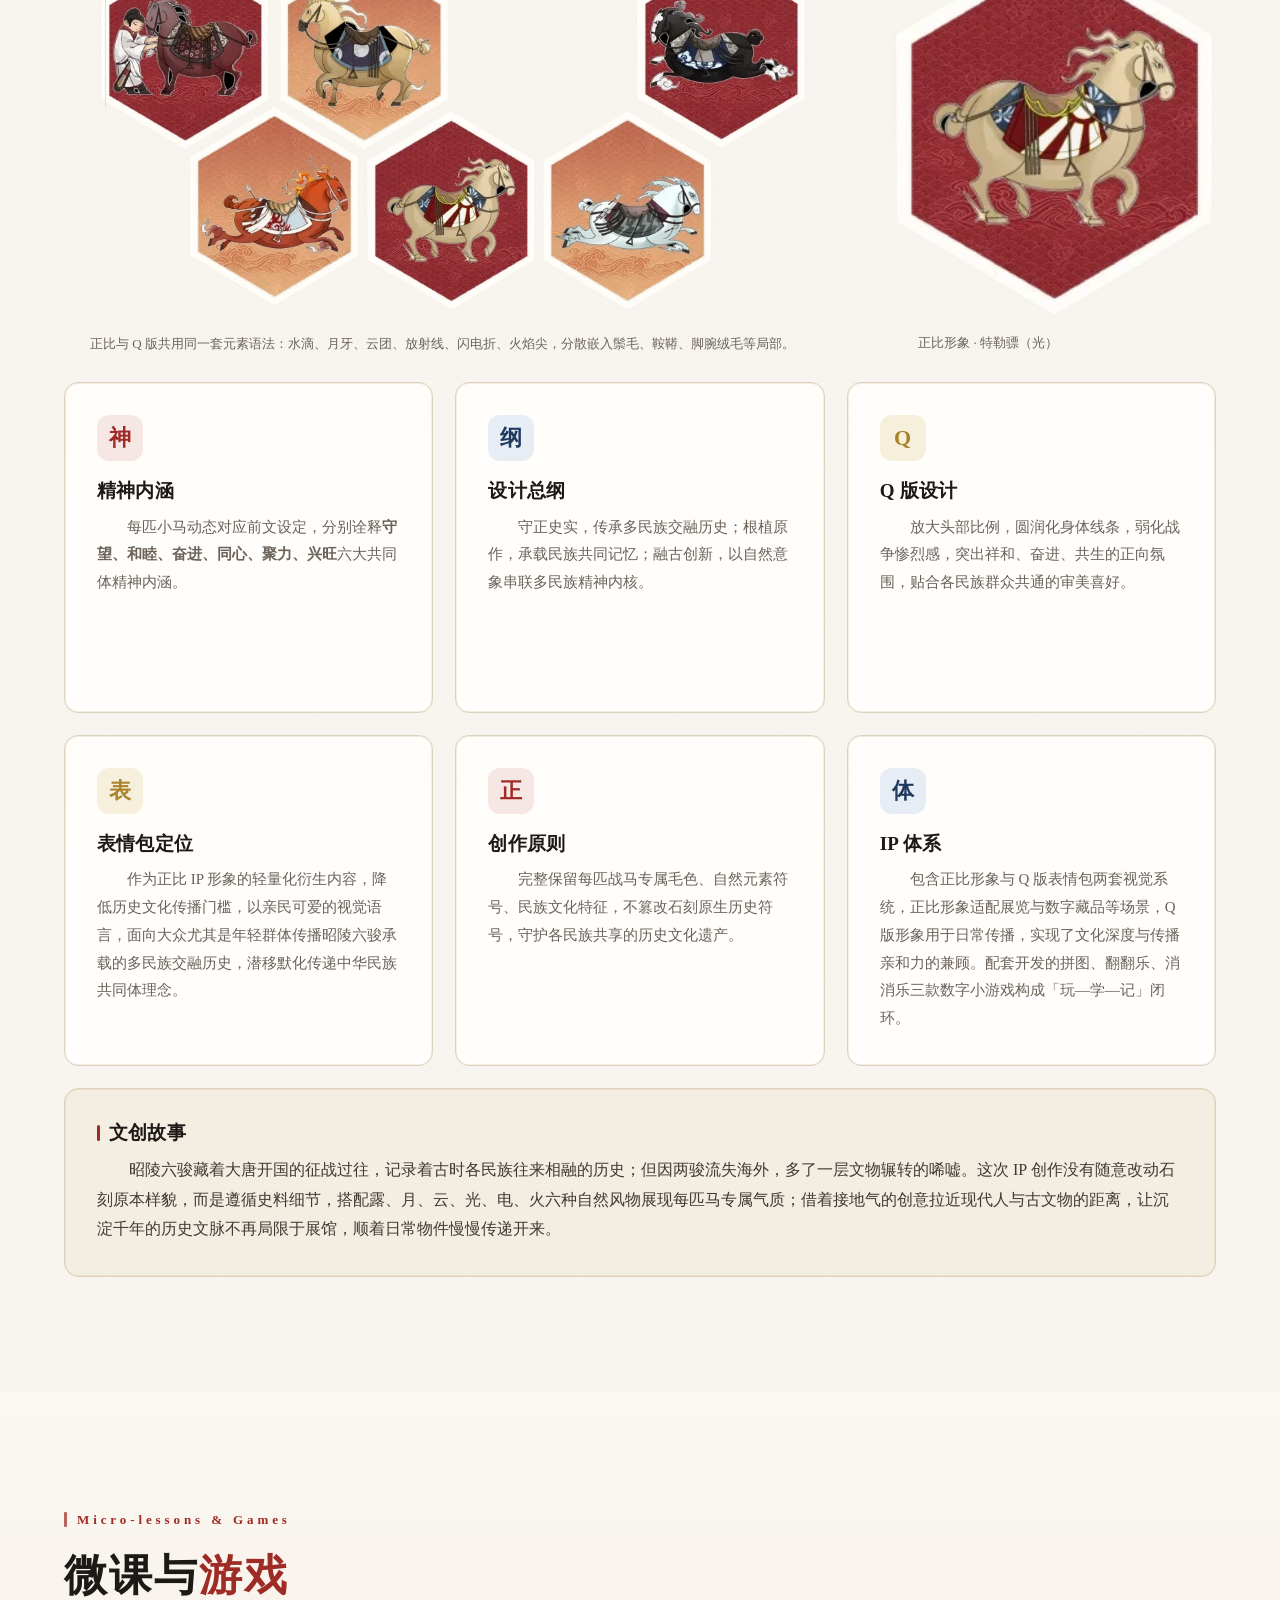
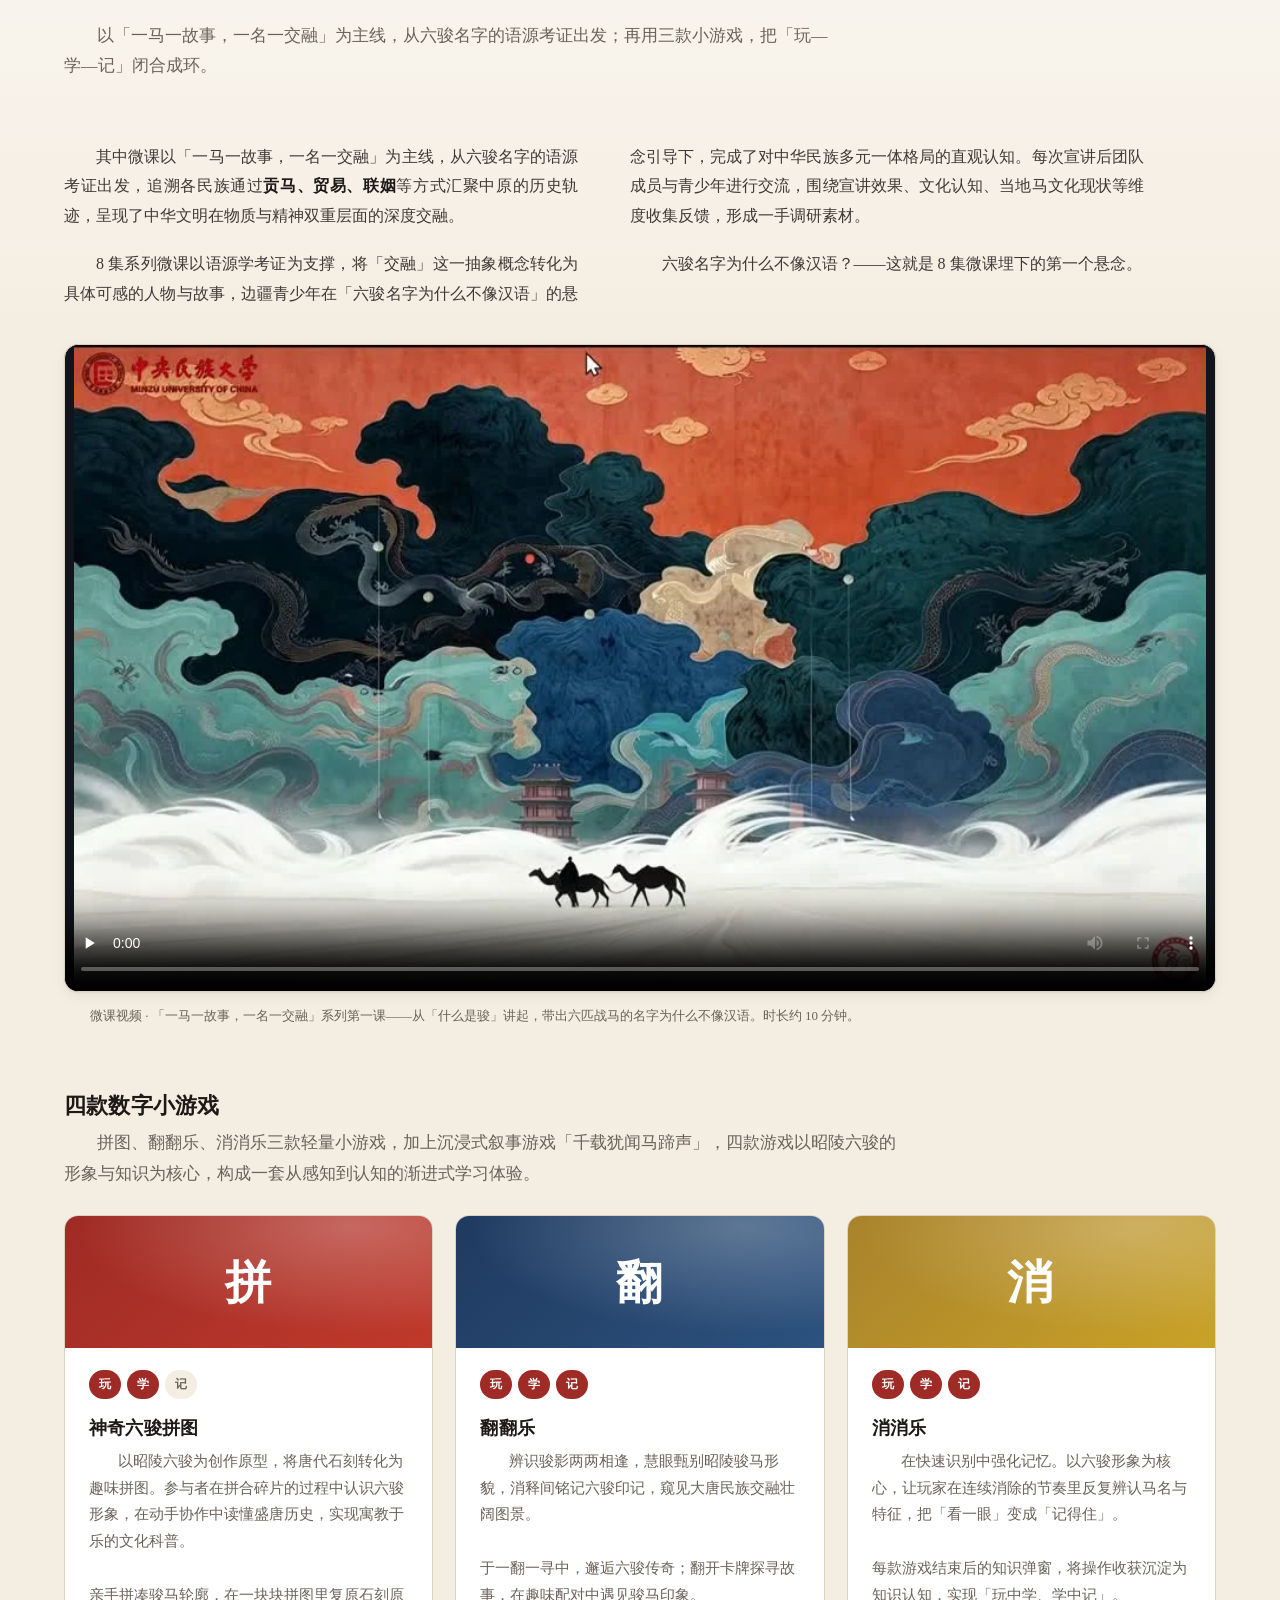
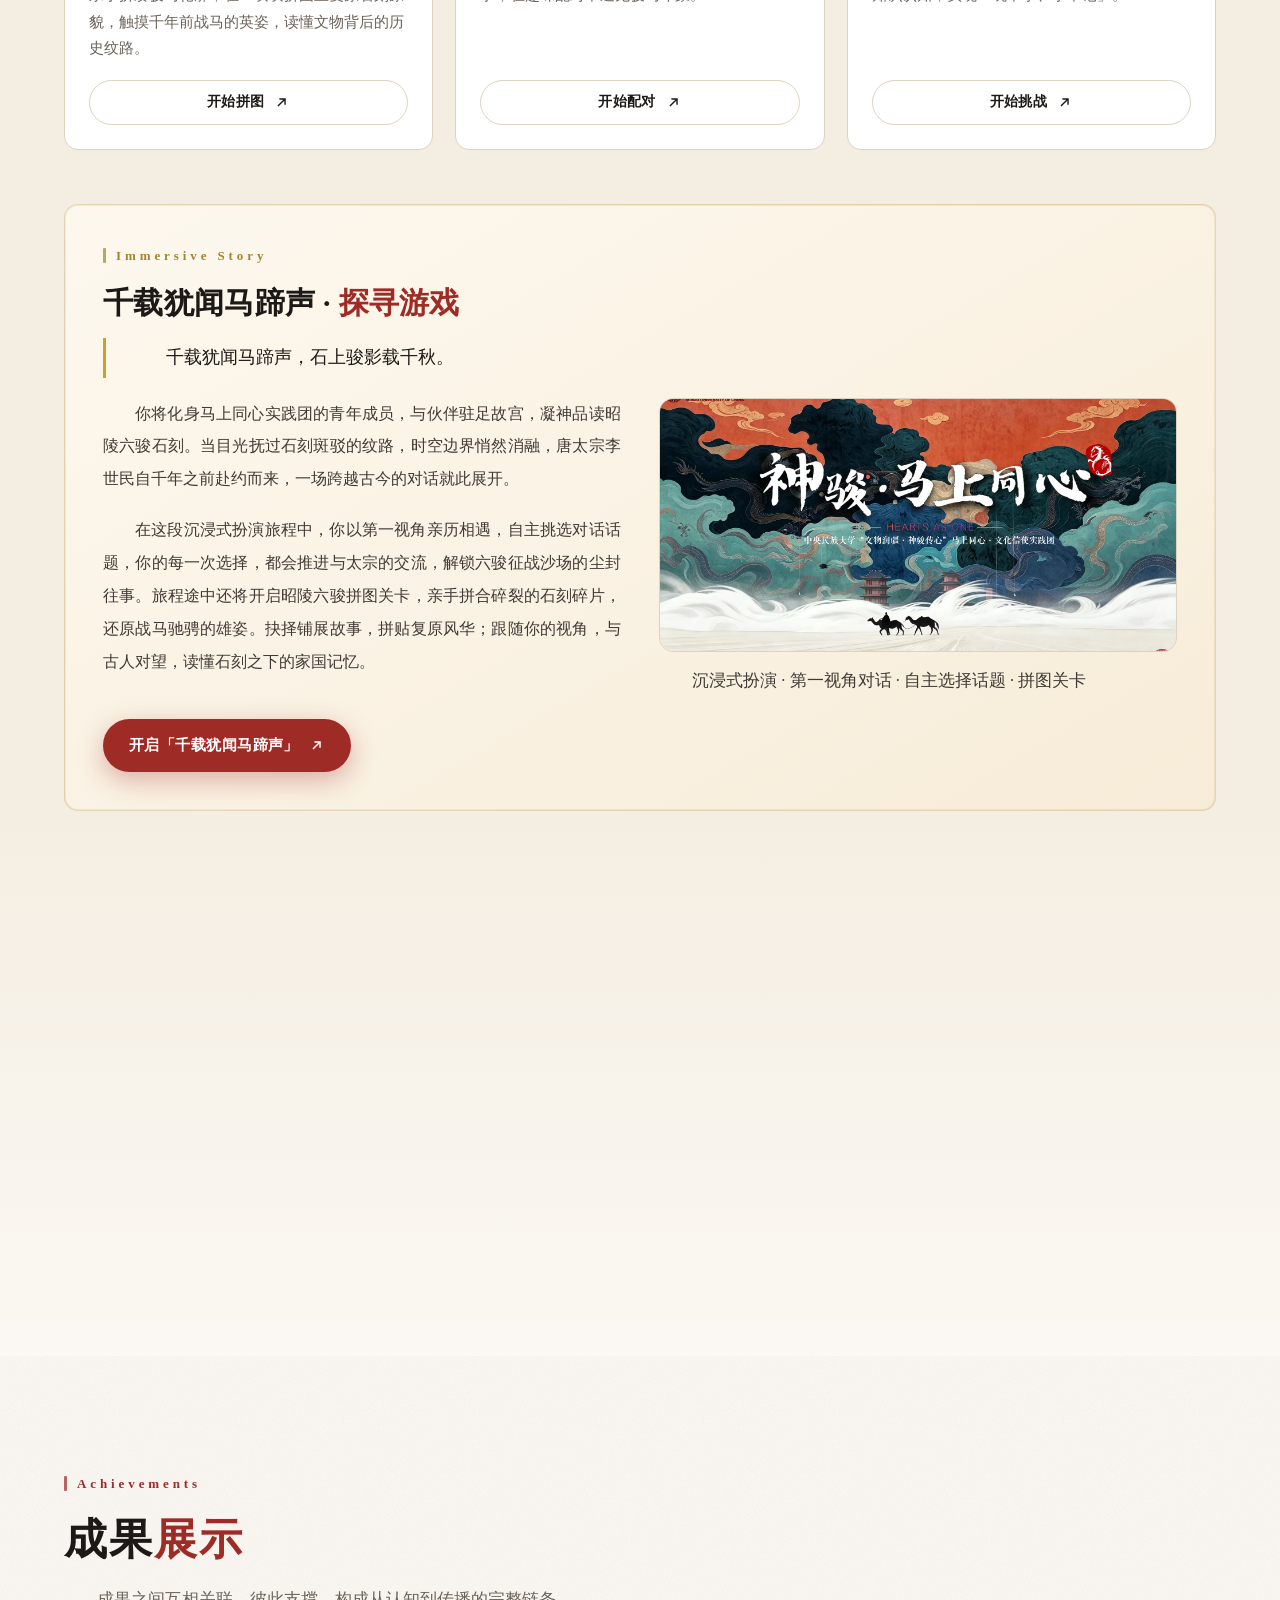
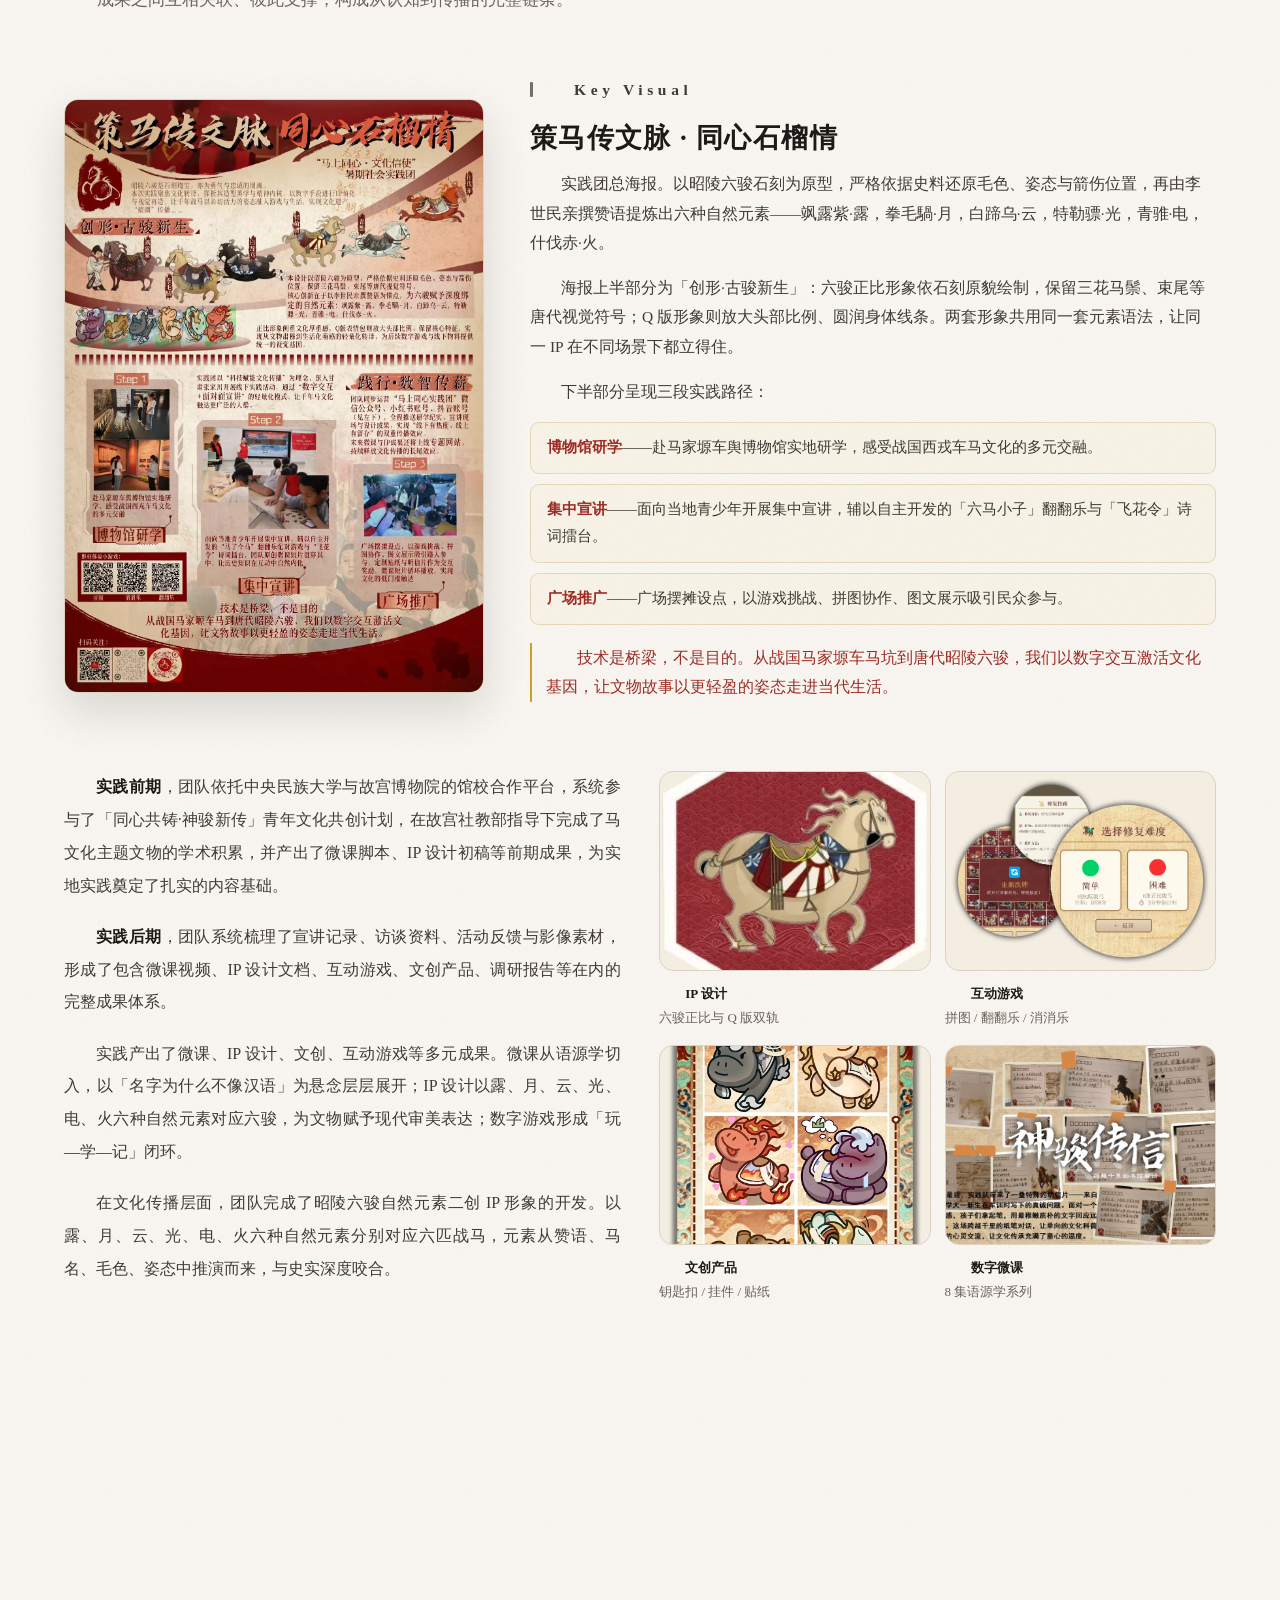
==== commit d8a179f2: "fix(导航): 修复 logo 黑底——源图是透明 PNG，读取时误用 convert('RGB') 把透明区压成黑；改为保留 alpha 并重定尺寸 221x36" ====
--- a/index.html
+++ b/index.html
@@ -56,7 +56,7 @@
   <div class="nav__inner">
     <a class="nav__brand" href="#top" aria-label="马上同心社会实践团 · 文化信使">
       <!-- 横向锁定图本身已含「马上同心社会实践团」字样，故不再重复旁边的品牌文字 -->
-      <img src="assets/img/nav-logo.png" alt="马上同心社会实践团" width="103" height="44" style="width:auto;height:44px;border-radius:0;box-shadow:none">
+      <img src="assets/img/nav-logo.png" alt="马上同心社会实践团" width="221" height="36" style="width:auto;height:36px;border-radius:0;box-shadow:none">
     </a>
     <nav class="nav__links" id="navLinks" aria-label="主导航">
       <a href="#top">首页</a>
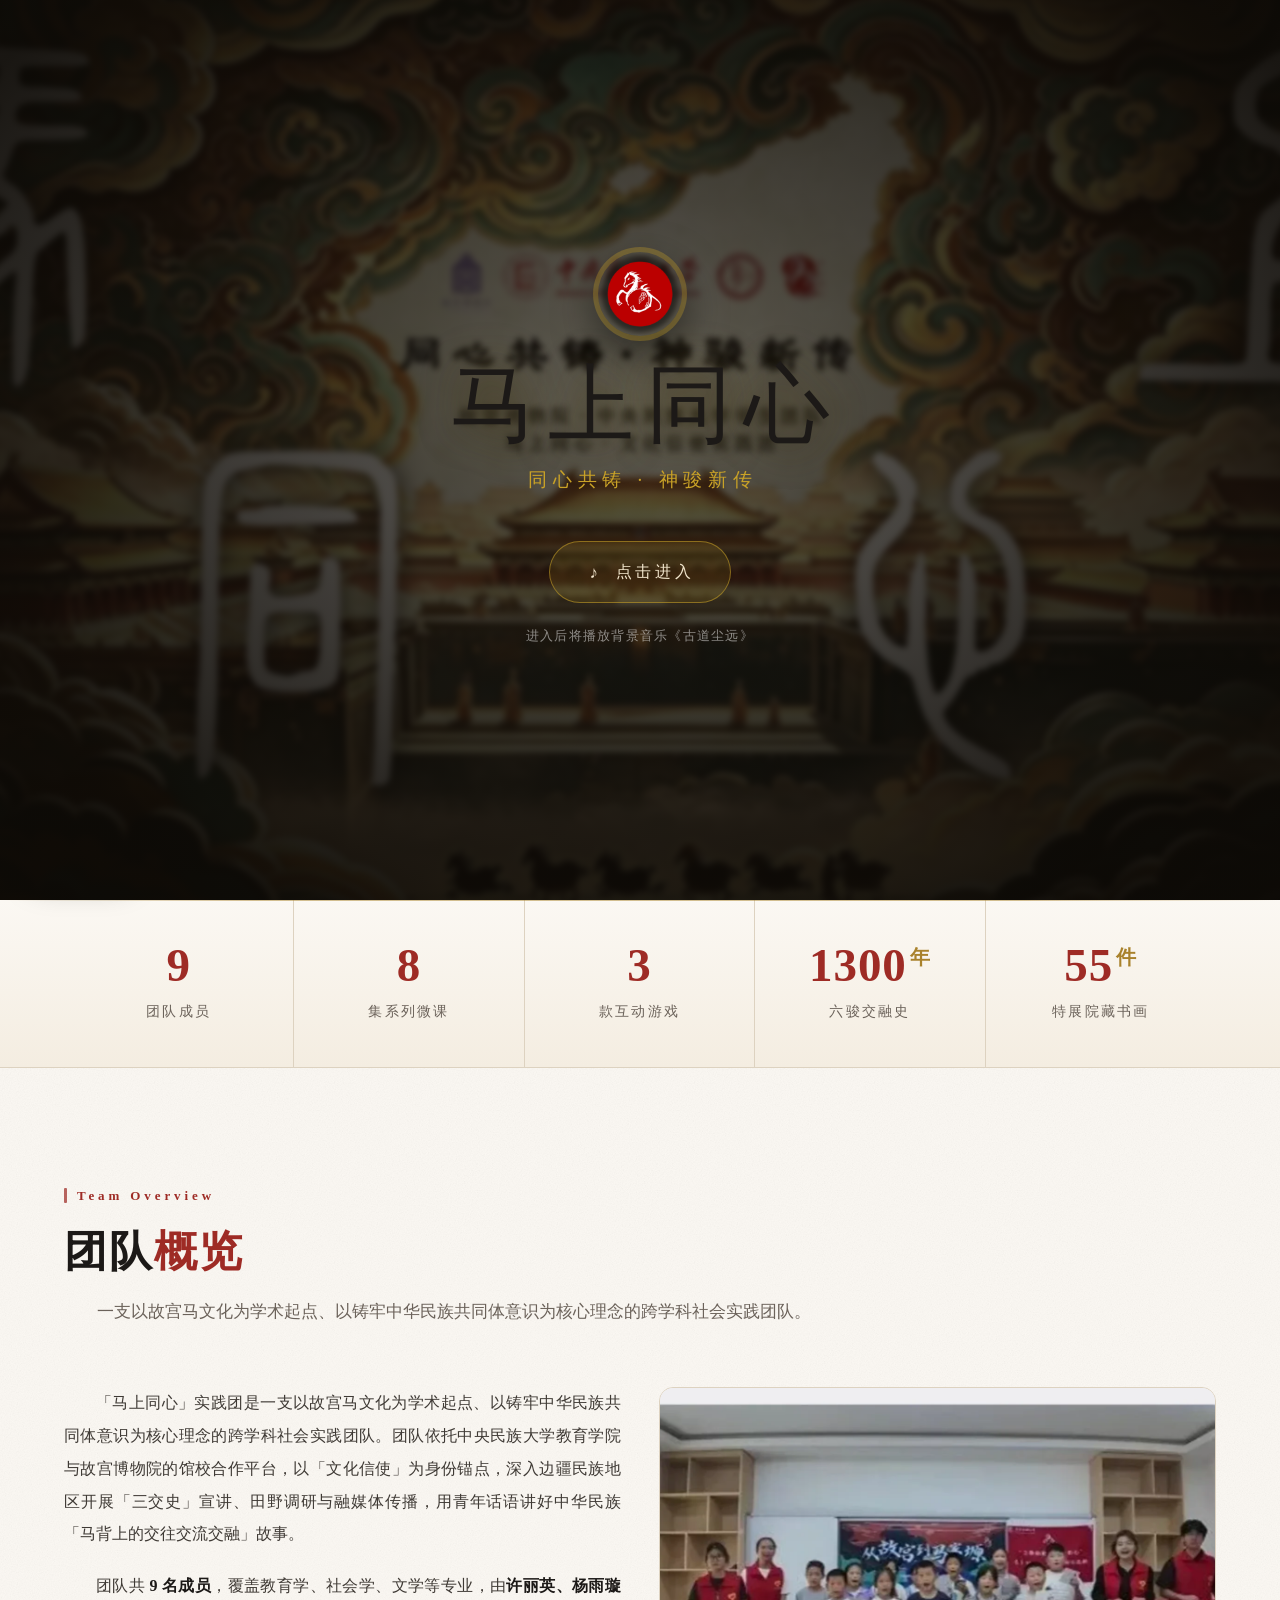
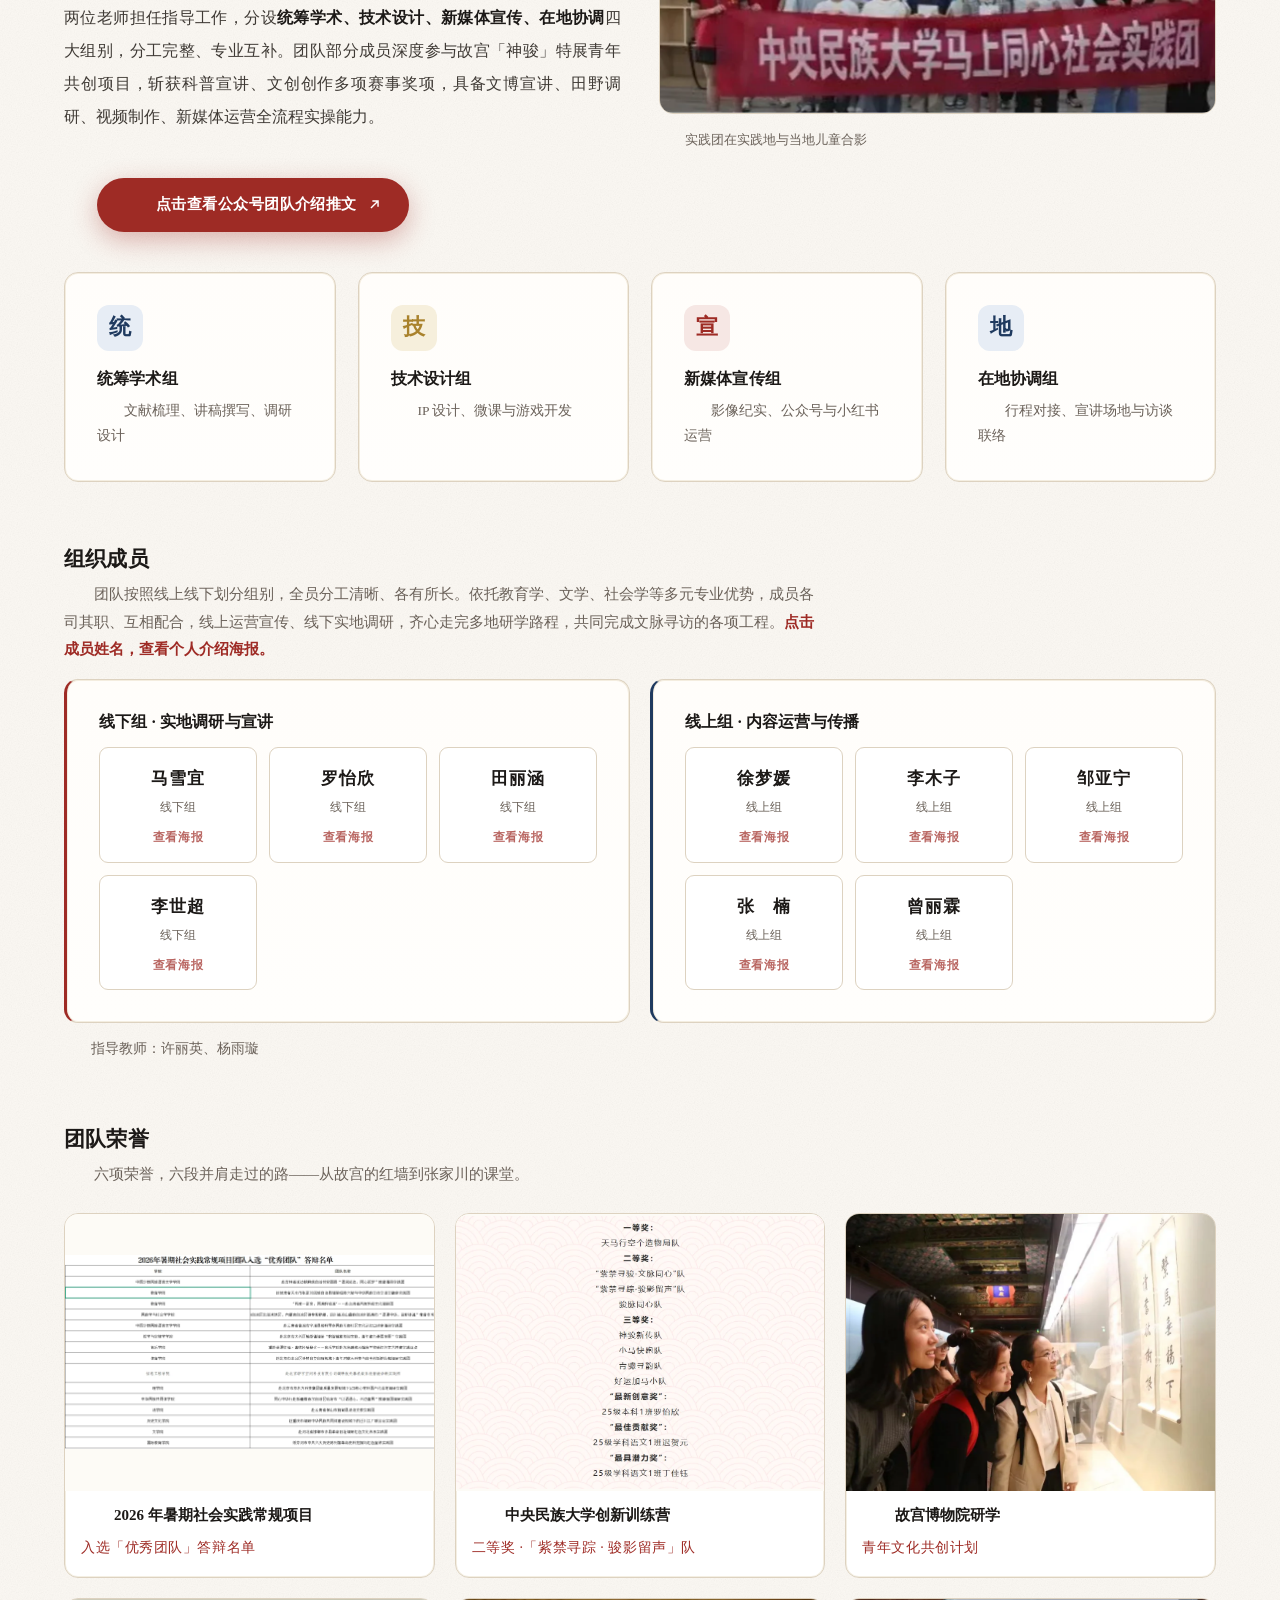
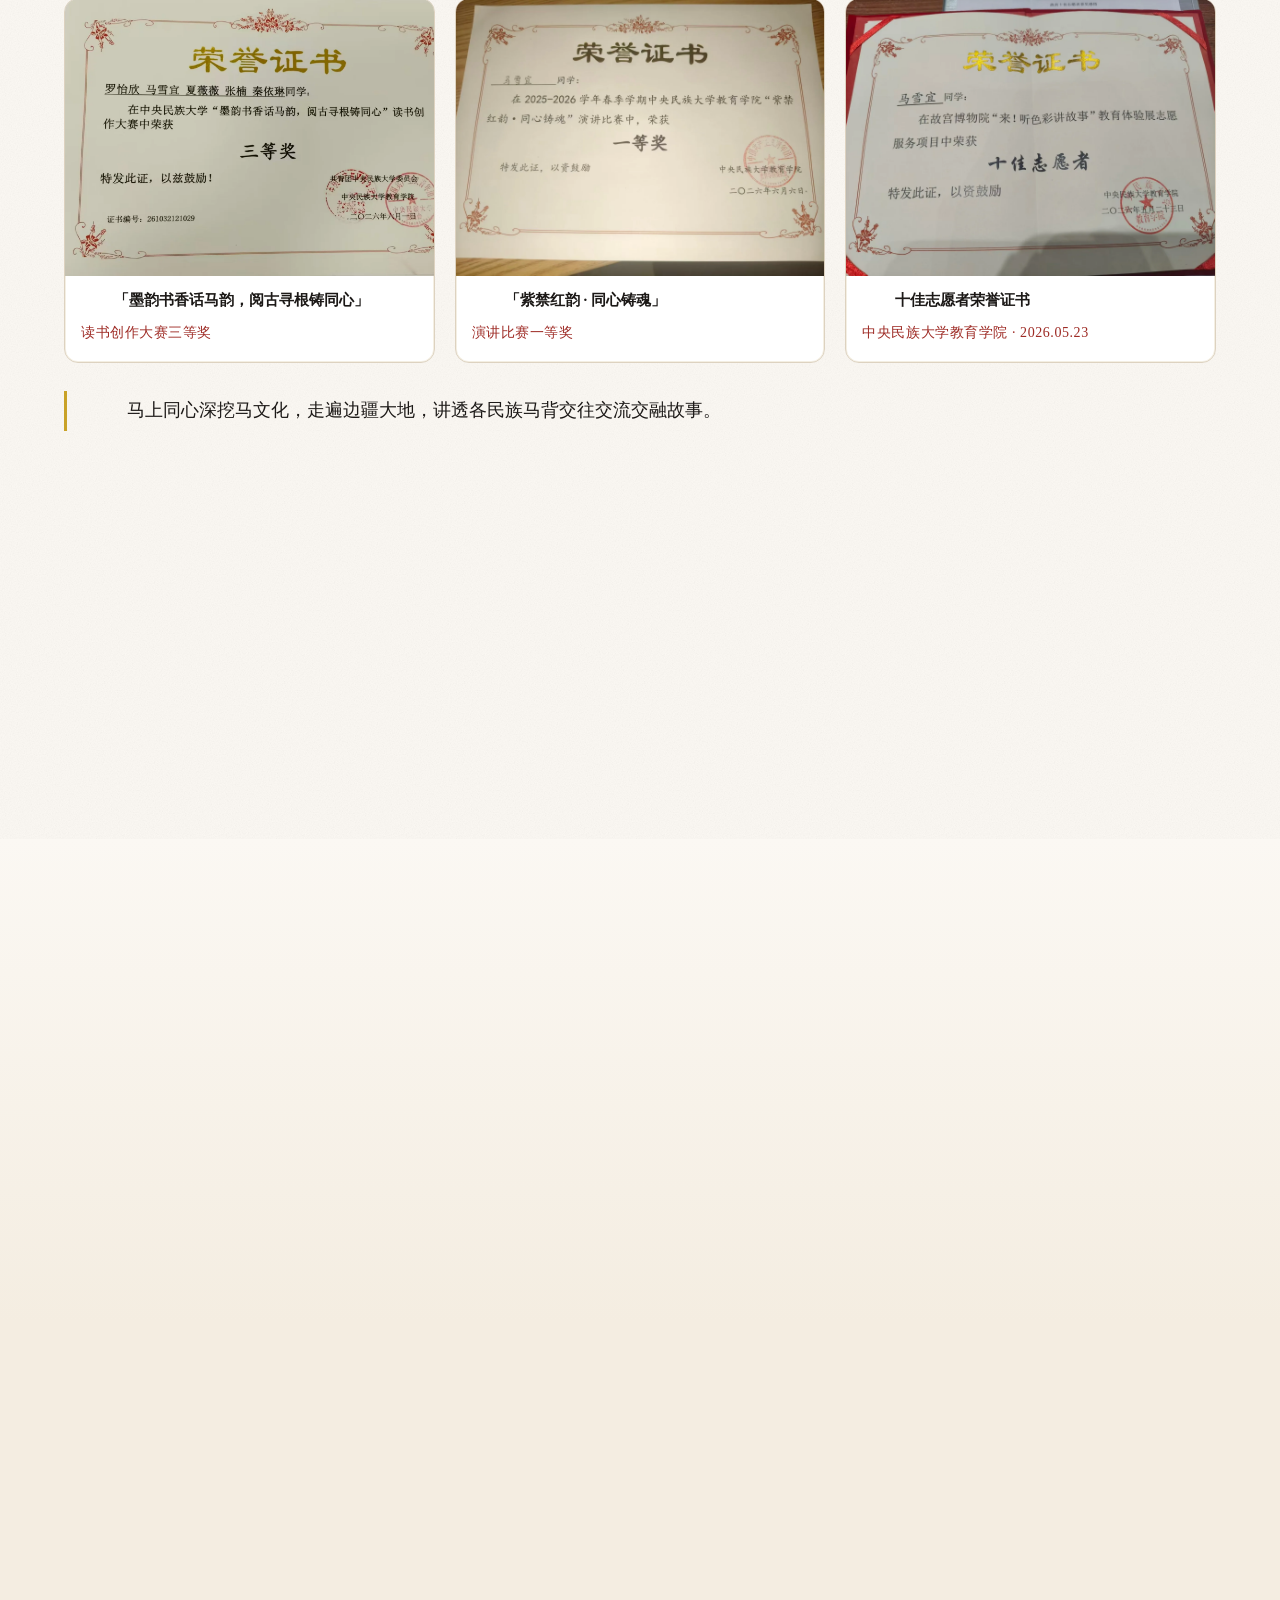
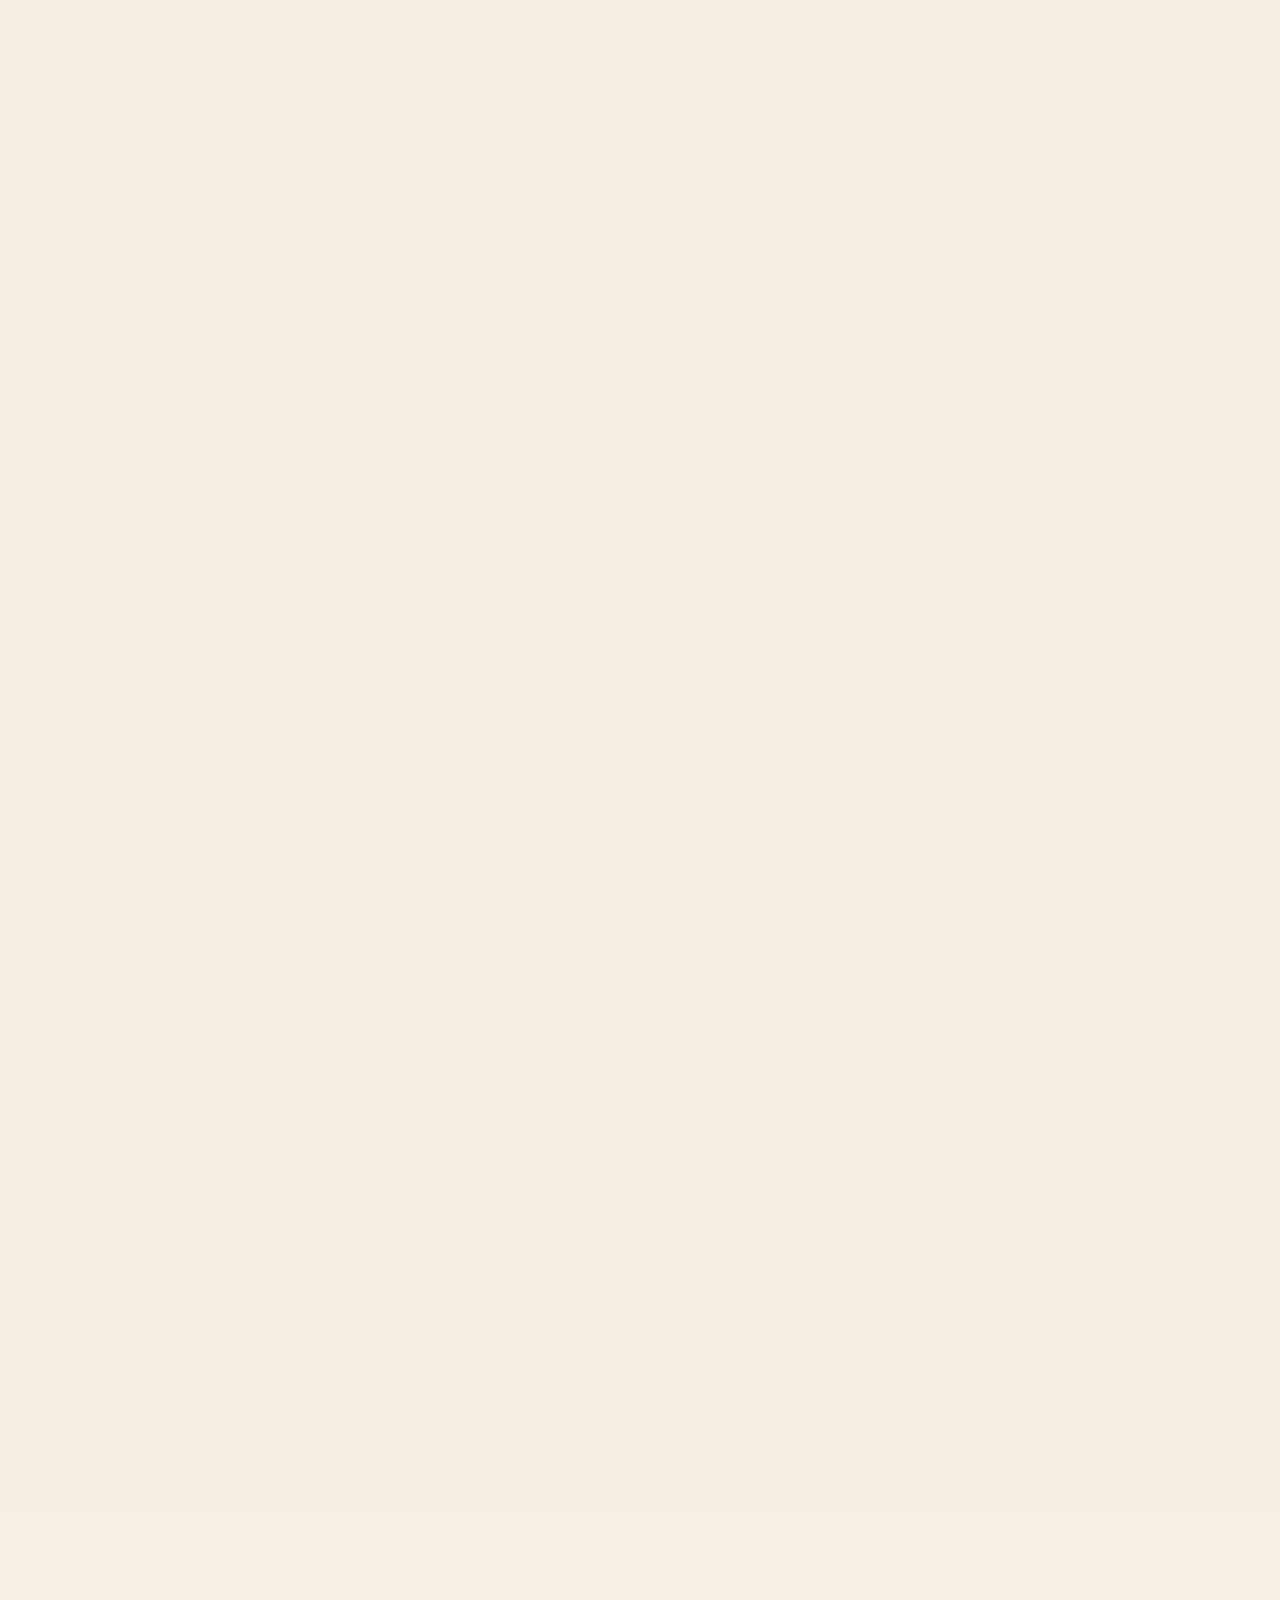
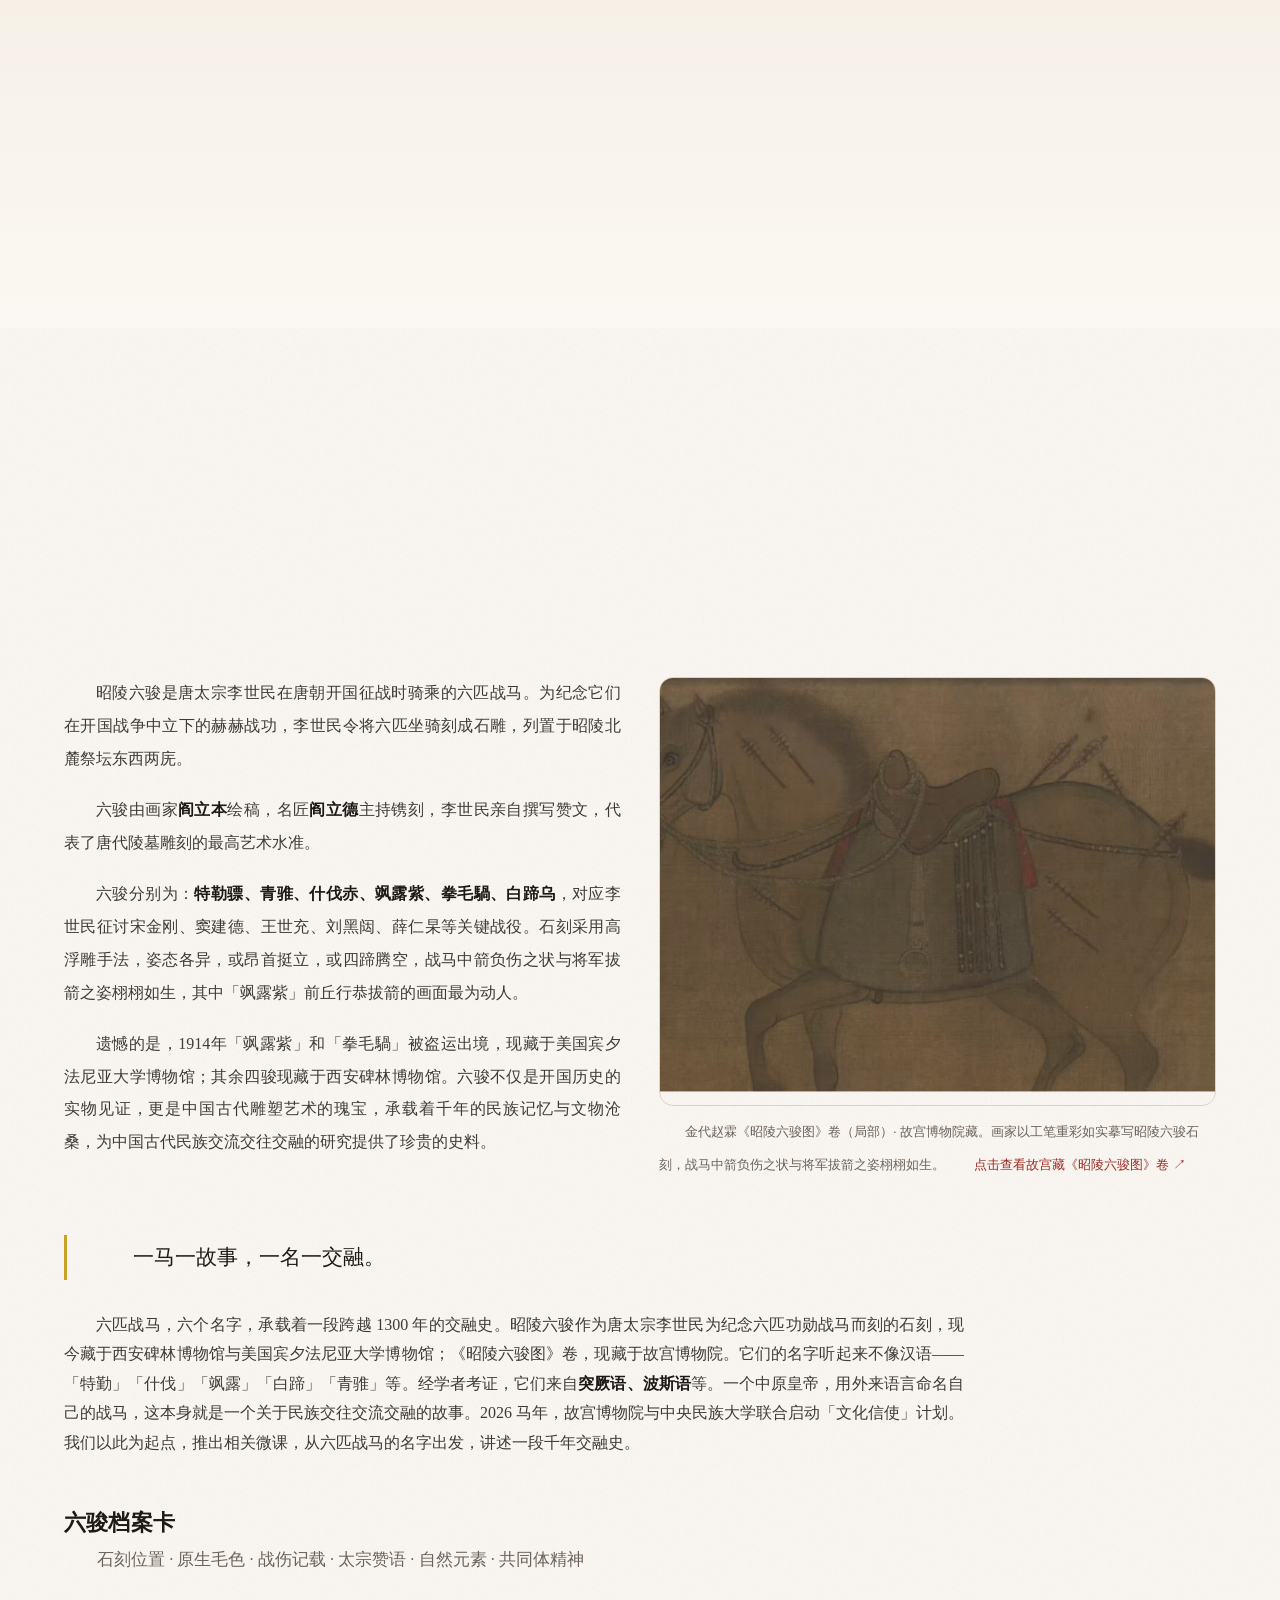
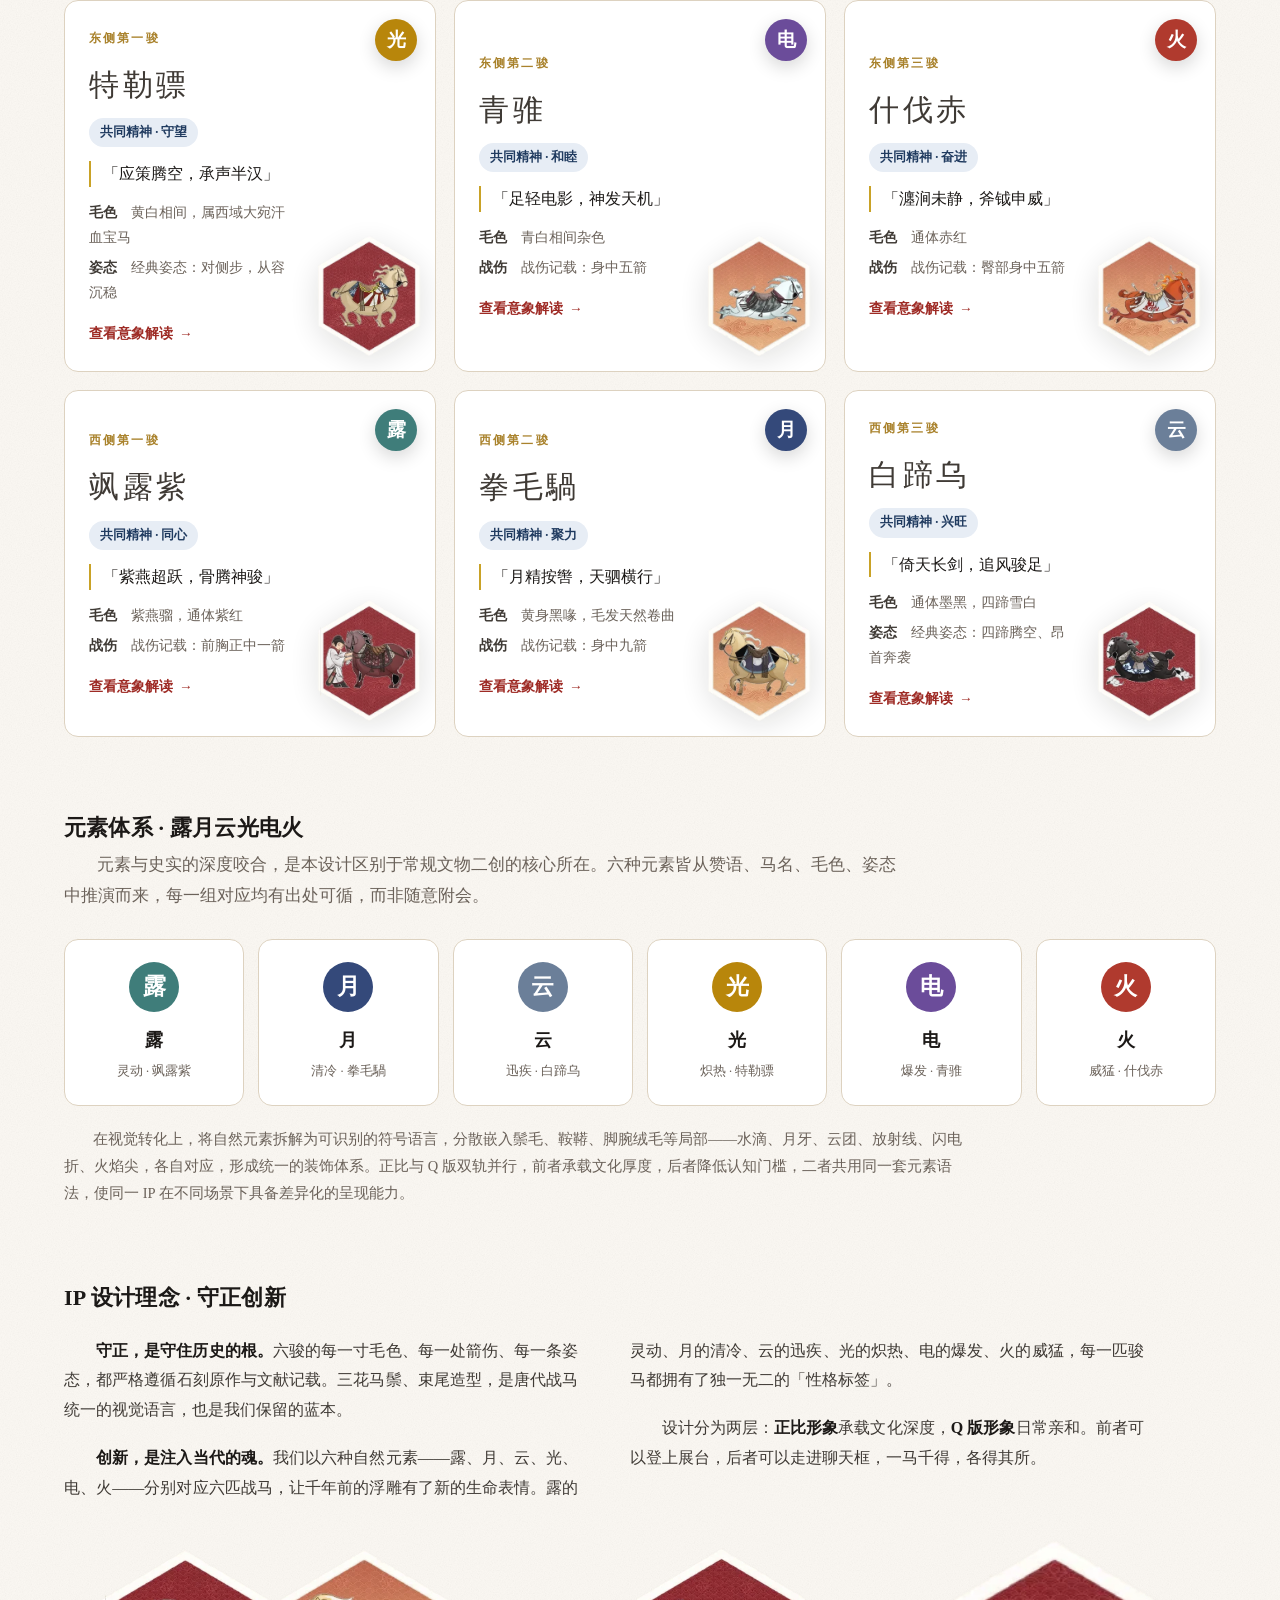
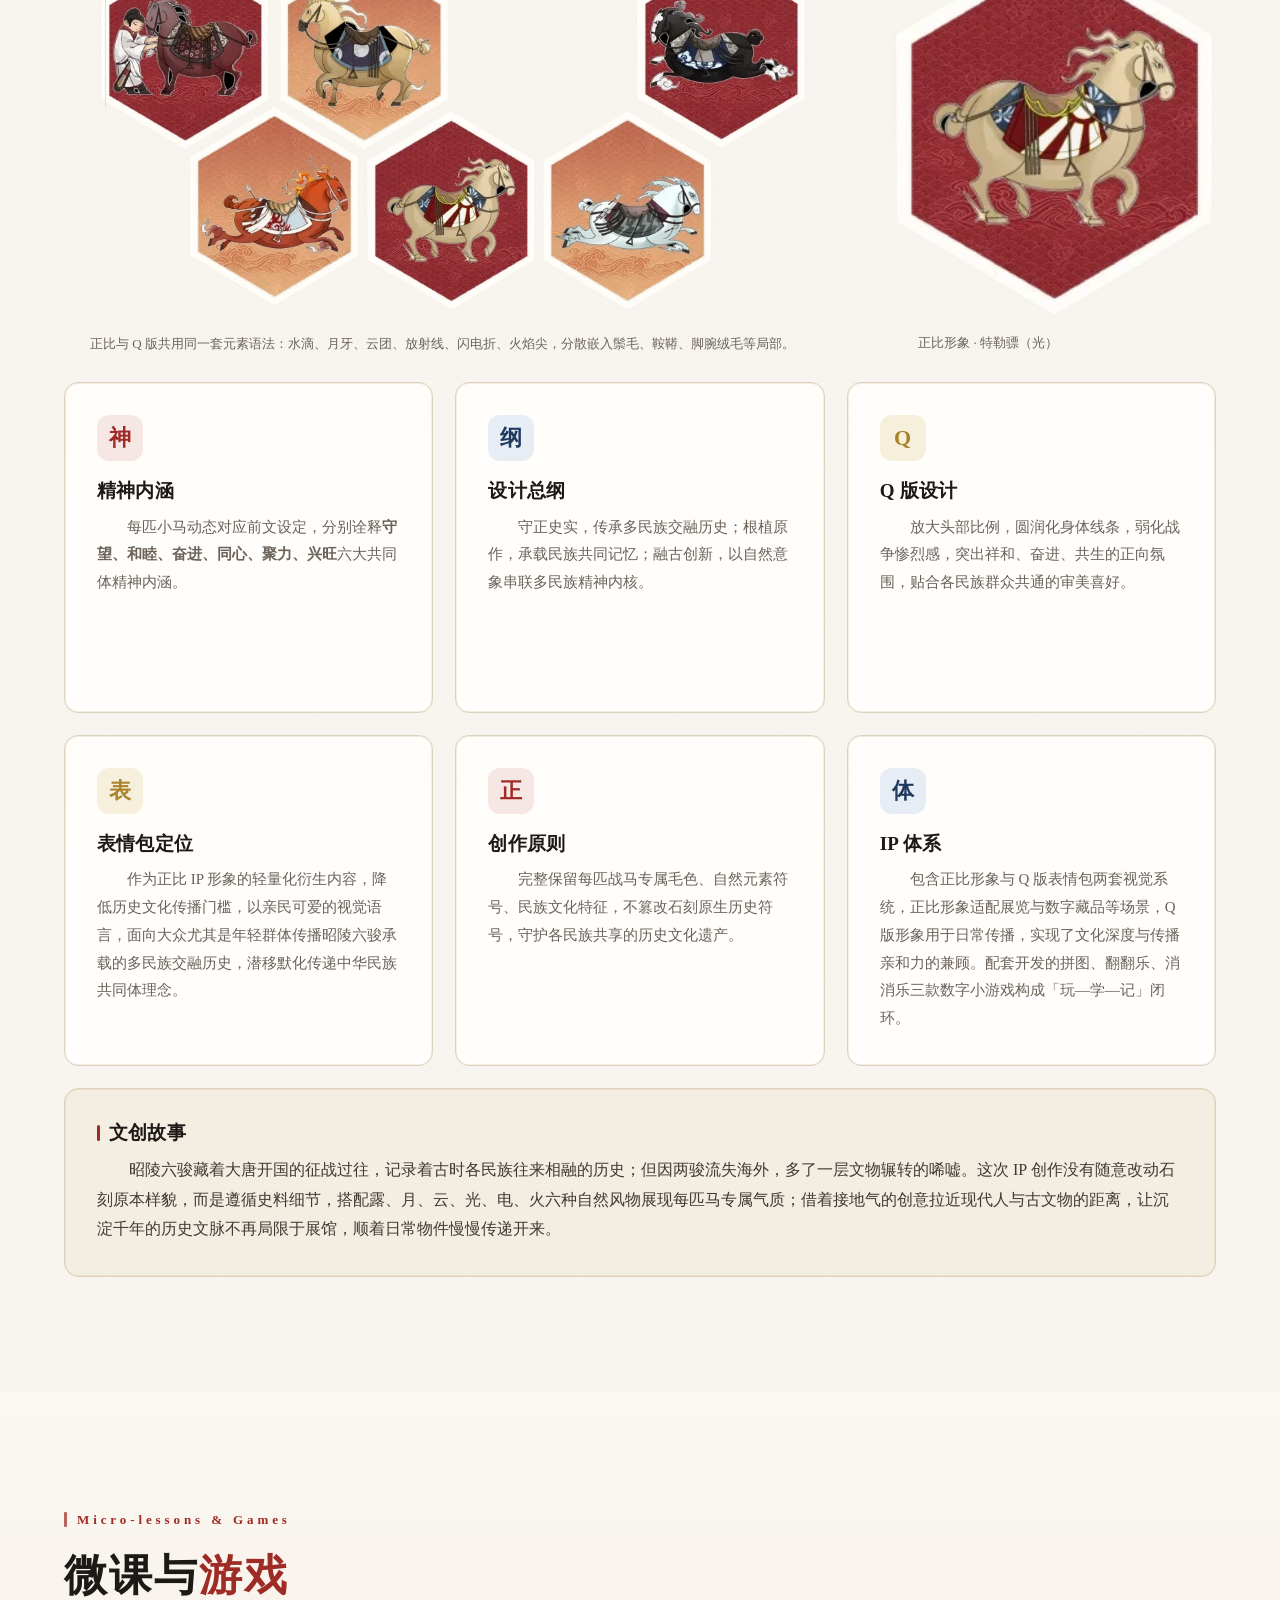
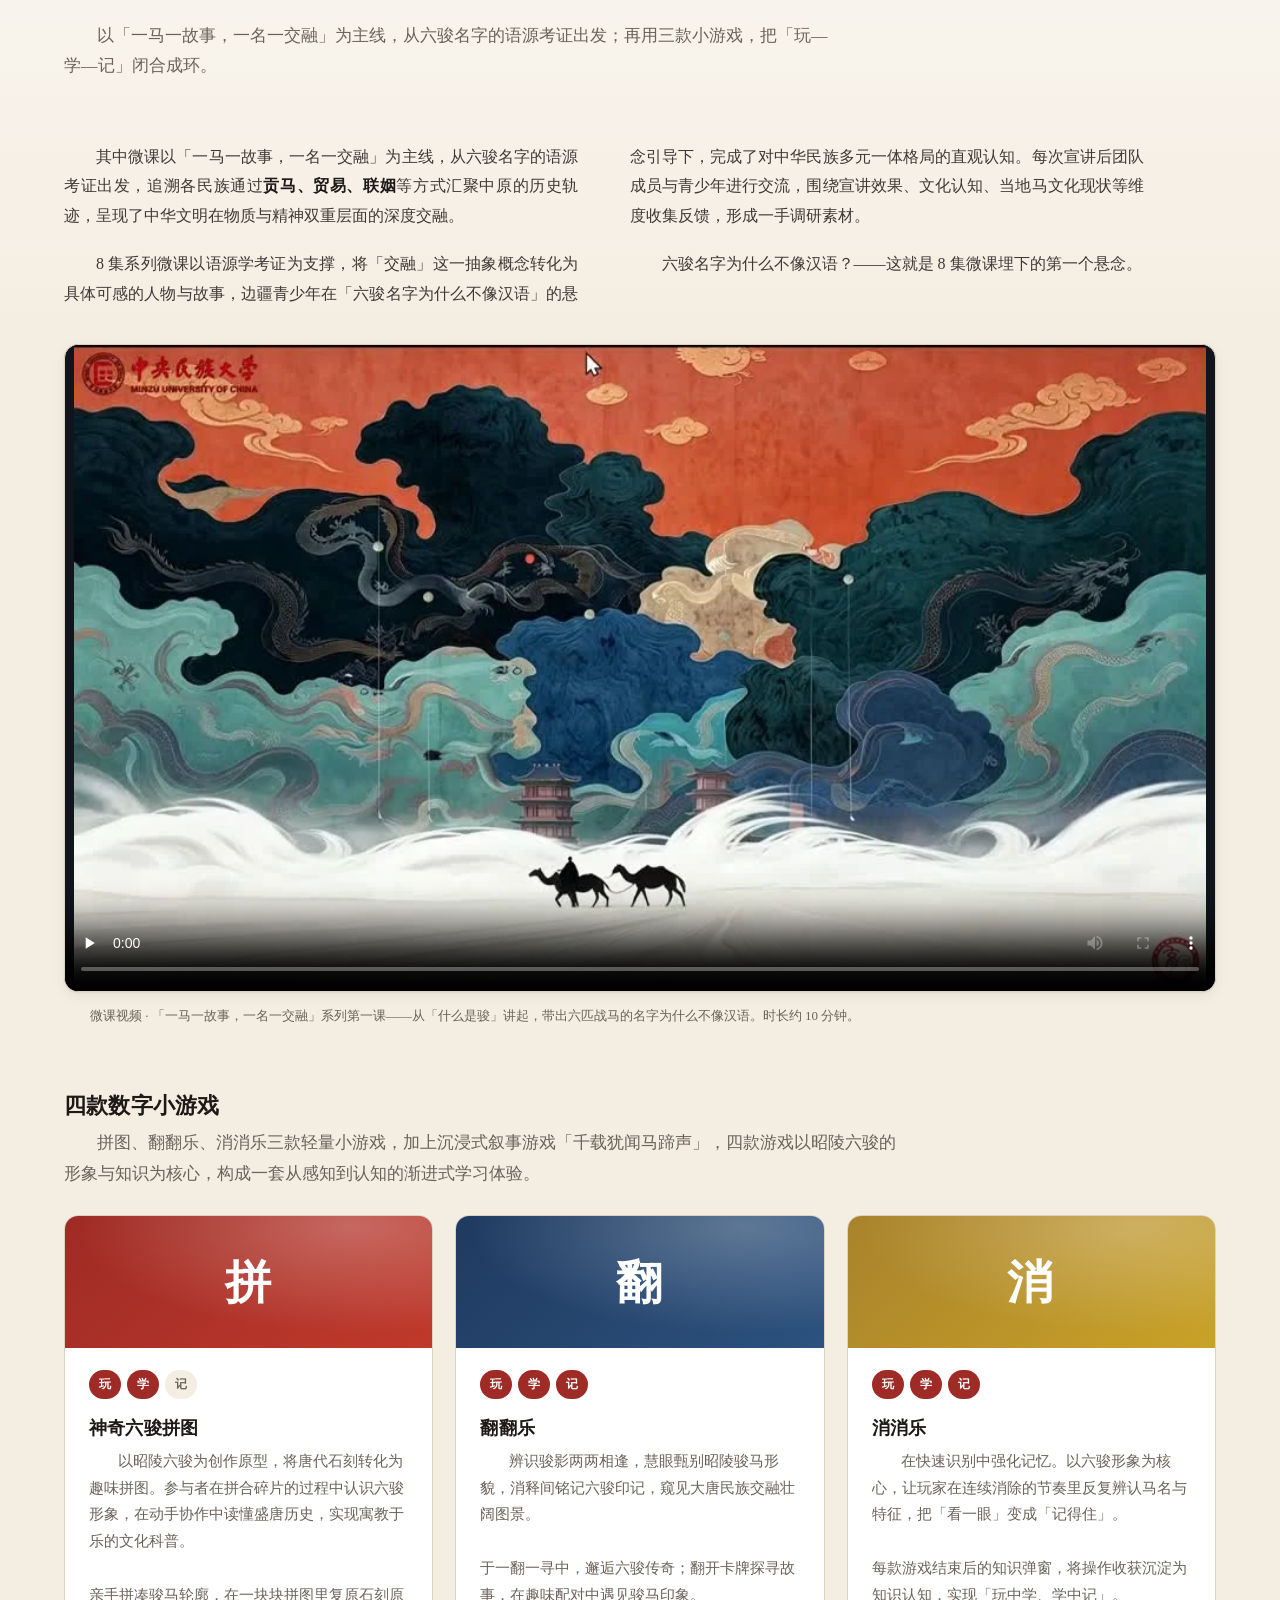
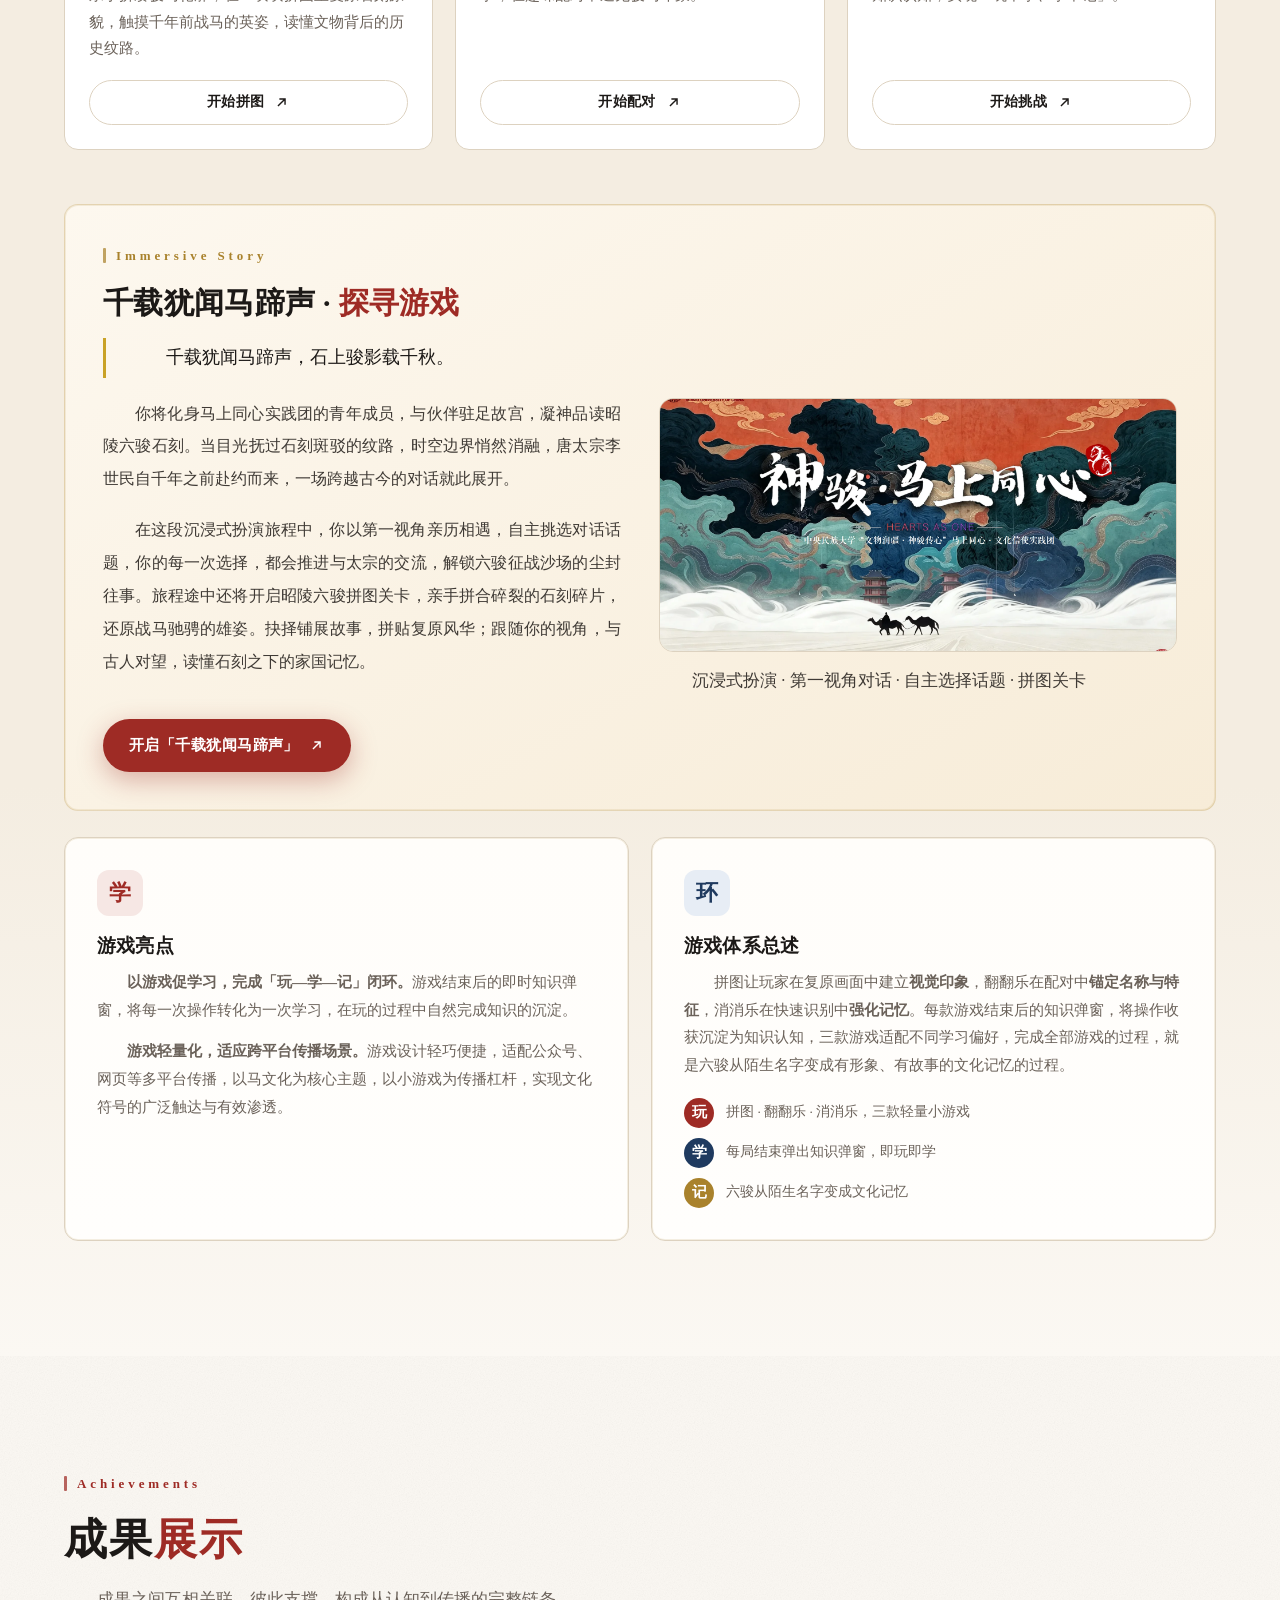
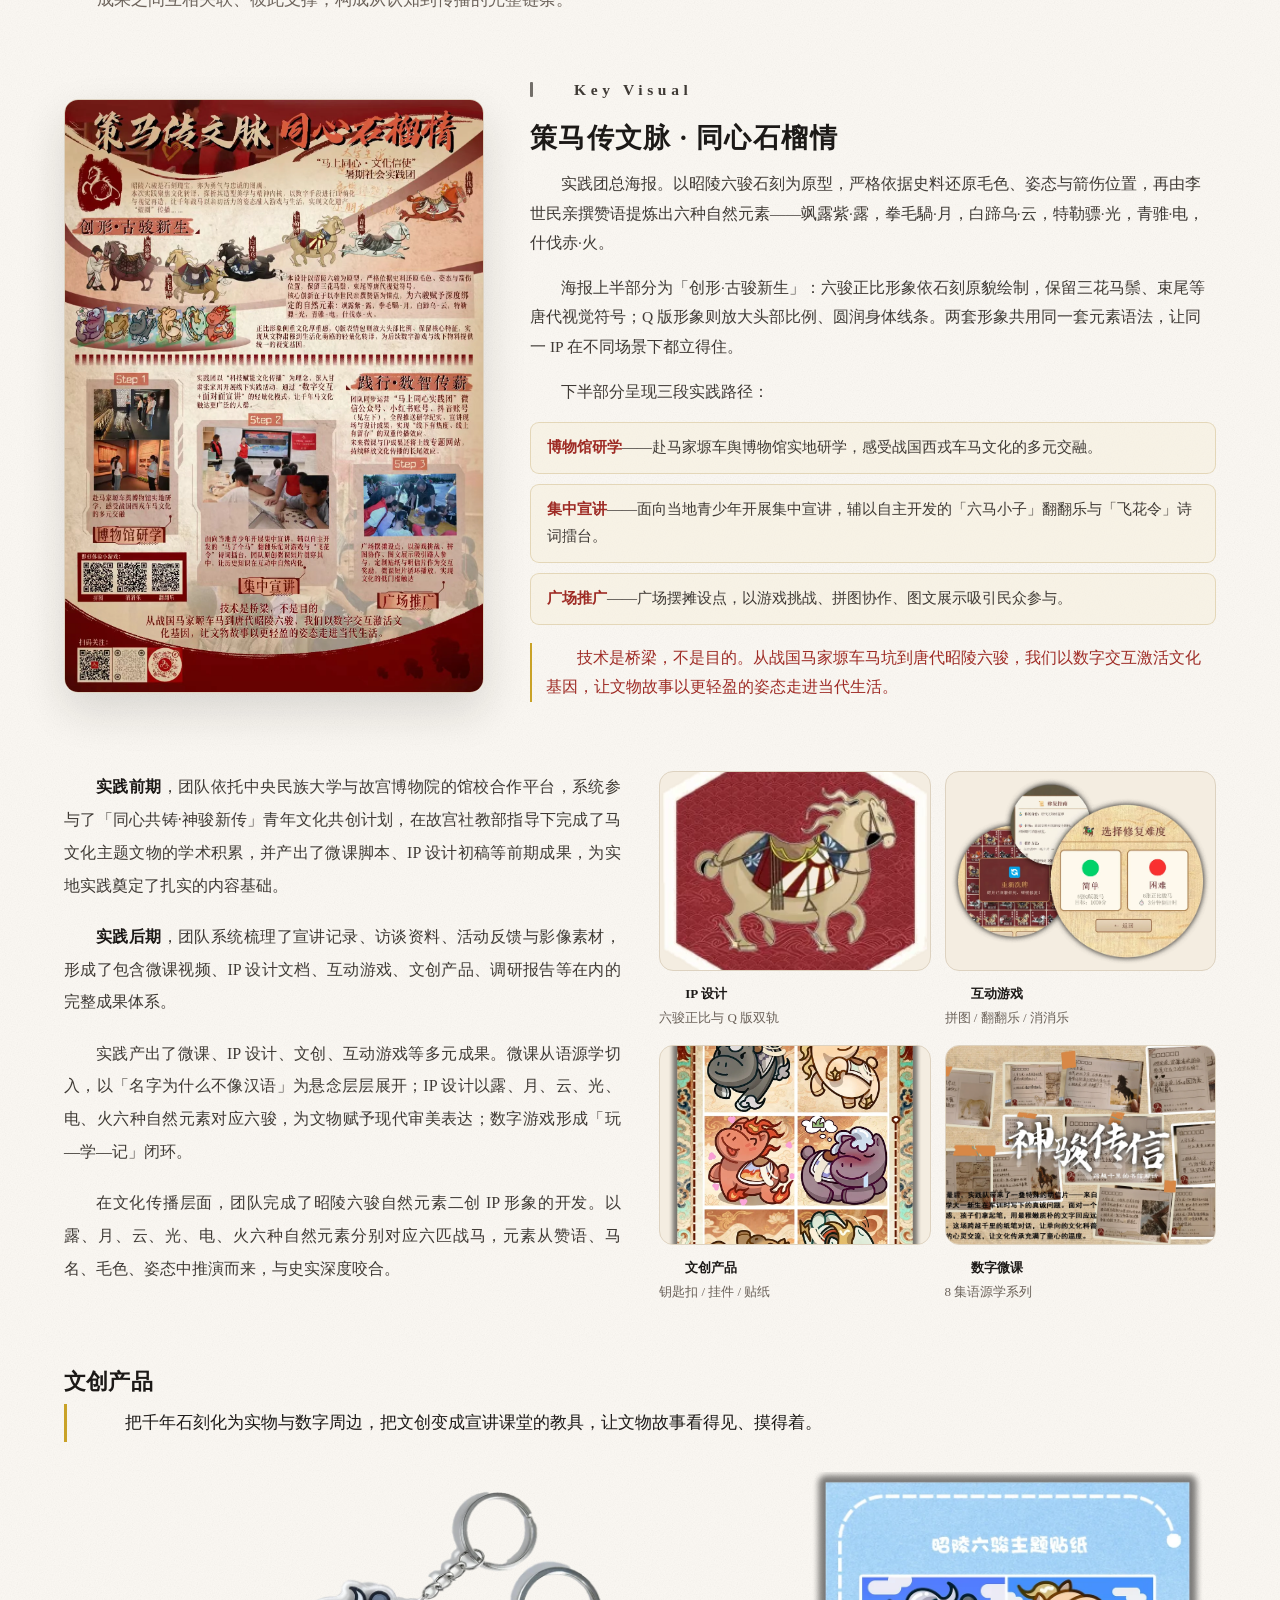
==== commit 61aa7778: "style(导航): 首屏导航改为全透明+白字，滚出整个首屏才切换为米白磨砂；styles/js 加版本号破缓存" ====
--- a/index.html
+++ b/index.html
@@ -16,7 +16,7 @@
 <link rel="preload" as="image" href="assets/img/hero-keyvisual.webp"
       imagesrcset="assets/img/hero-keyvisual-1200.webp 1200w, assets/img/hero-keyvisual-1600.webp 1600w, assets/img/hero-keyvisual.webp 2400w"
       imagesizes="100vw">
-<link rel="stylesheet" href="assets/css/style.css">
+<link rel="stylesheet" href="assets/css/style.css?v=20261007">
 </head>
 <body>
 
@@ -1237,6 +1237,6 @@
   </div>
 </div>
 
-<script src="assets/js/main.js"></script>
+<script src="assets/js/main.js?v=20261007"></script>
 </body>
 </html>
--- a/assets/css/style.css
+++ b/assets/css/style.css
@@ -130,15 +130,32 @@
 .nav {
   position: fixed; inset: 0 0 auto 0; height: var(--nav-h); z-index: 150;
   display: flex; align-items: center;
-  /* 透明度压低（.72 → .38）：原来看不清底下的主视觉。改用更轻的模糊 + 更淡的底，
-     文字可读性靠字重与描边维持，而不是靠底色把图片压住。 */
-  background: rgba(251,248,243,.38);
-  backdrop-filter: saturate(150%) blur(9px);
-  -webkit-backdrop-filter: saturate(150%) blur(9px);
+  /* 首屏（还没滚出主视觉时）导航整条透明，完全不遮挡底图；
+     文字转为白色并加投影保证可读。滚出首屏后由 .is-stuck 接管，
+     变成米白磨砂条 + 深色文字，压在其他内容上依然清楚。
+     触发点见 main.js：以「滚过整个首屏」为界，而不是滚 12px 就变。 */
+  background: transparent;
+  backdrop-filter: none;
+  -webkit-backdrop-filter: none;
   border-bottom: 1px solid transparent;
   transition: background .3s var(--ease), border-color .3s var(--ease), box-shadow .3s var(--ease);
 }
-.nav.is-stuck { background: rgba(251,248,243,.84); border-bottom-color: var(--line); box-shadow: 0 6px 24px rgba(28,25,23,.06); }
+.nav.is-stuck {
+  background: rgba(251,248,243,.88);
+  backdrop-filter: saturate(160%) blur(14px);
+  -webkit-backdrop-filter: saturate(160%) blur(14px);
+  border-bottom-color: var(--line);
+  box-shadow: 0 6px 24px rgba(28,25,23,.06);
+}
+/* 透明态：深色主视觉上的白色导航 */
+.nav:not(.is-stuck) .nav__links a { color: rgba(255,255,255,.9); text-shadow: 0 1px 10px rgba(0,0,0,.55); }
+.nav:not(.is-stuck) .nav__links a:hover { color: #fff; background: rgba(255,255,255,.16); }
+.nav:not(.is-stuck) .nav__links a.is-active { color: #fff; }
+.nav:not(.is-stuck) .nav__links a.is-active::after { background: var(--jin-2); }
+.nav:not(.is-stuck) .nav__brand img { filter: drop-shadow(0 2px 8px rgba(0,0,0,.45)); }
+.nav:not(.is-stuck) .nav__toggle span,
+.nav:not(.is-stuck) .nav__toggle span::before,
+.nav:not(.is-stuck) .nav__toggle span::after { background: #fff; }
 .nav__inner { width: 100%; max-width: var(--container); margin-inline: auto; padding-inline: 24px; display: flex; align-items: center; gap: 20px; }
 .nav__brand { display: flex; align-items: center; gap: 11px; font-family: var(--font-serif); font-weight: 700; font-size: 19px; color: var(--ink); letter-spacing: .06em; flex-shrink: 0; }
 .nav__brand:hover { text-decoration: none; }
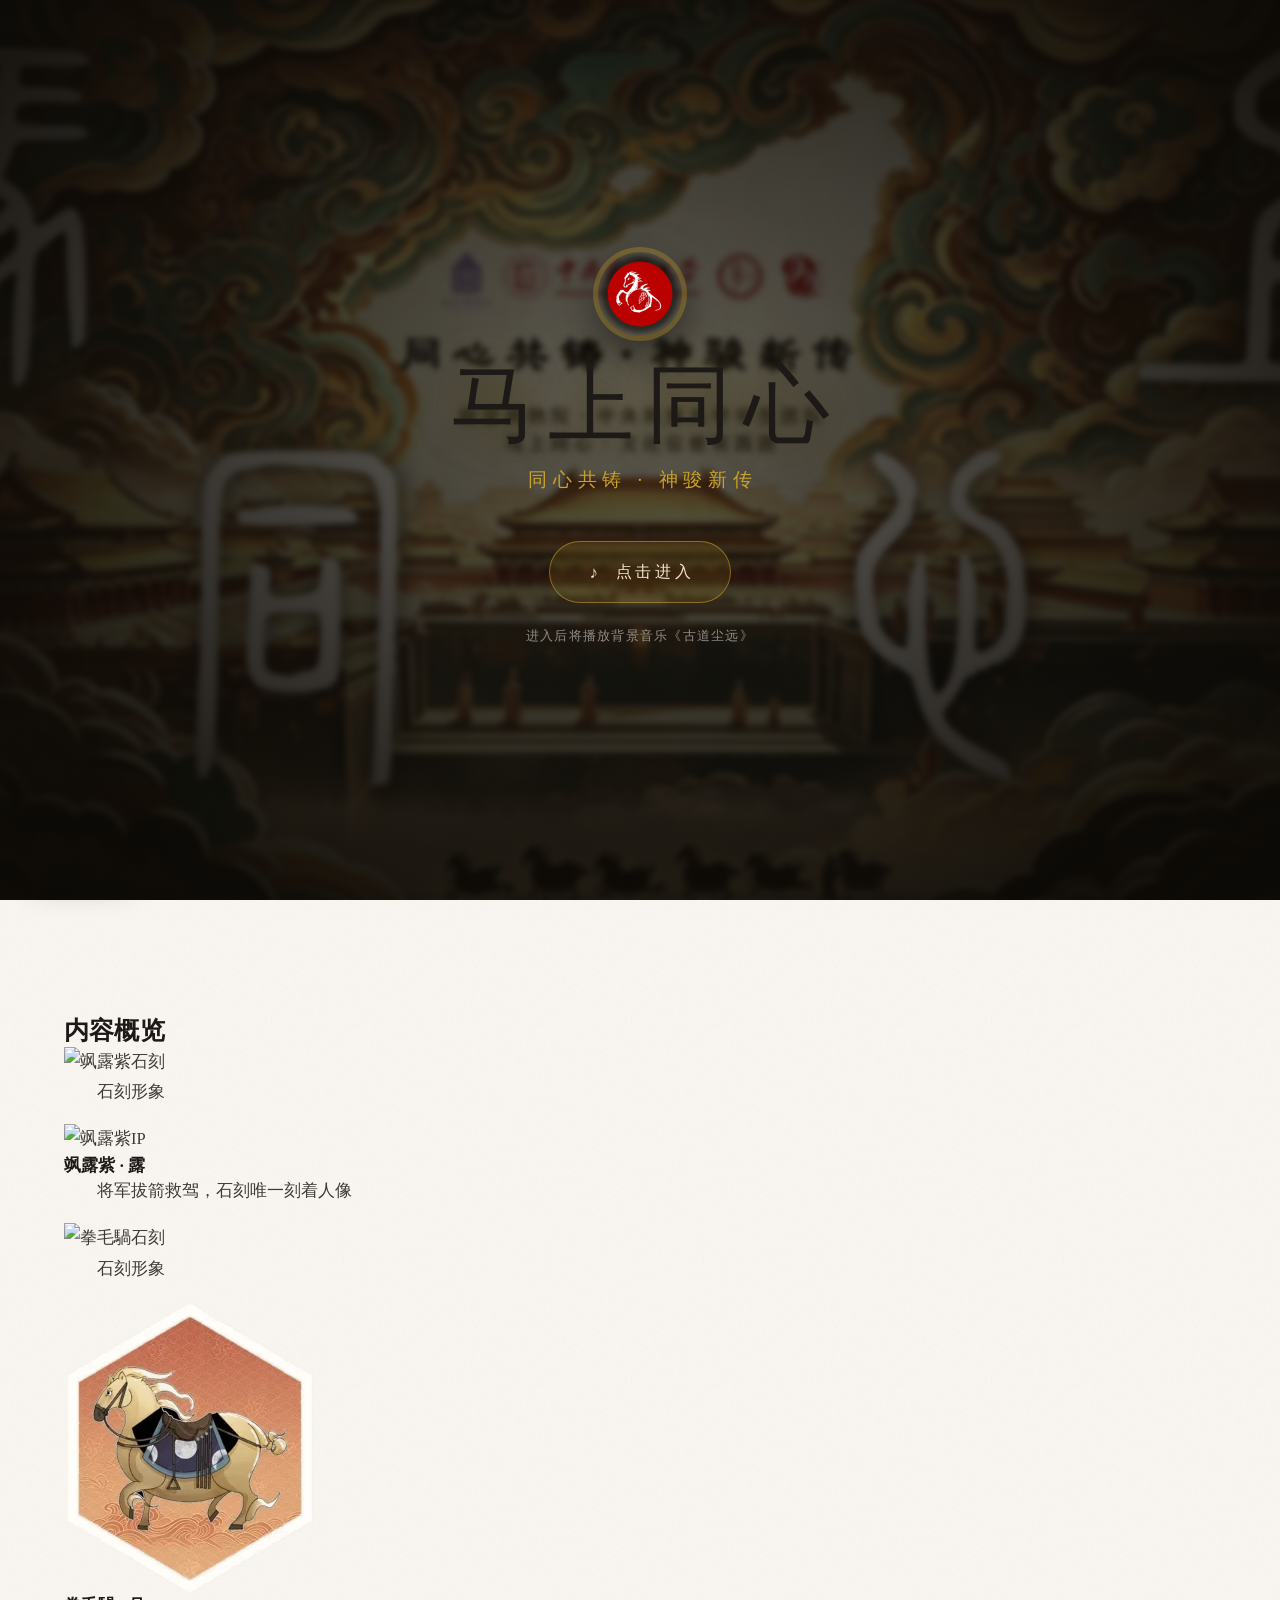
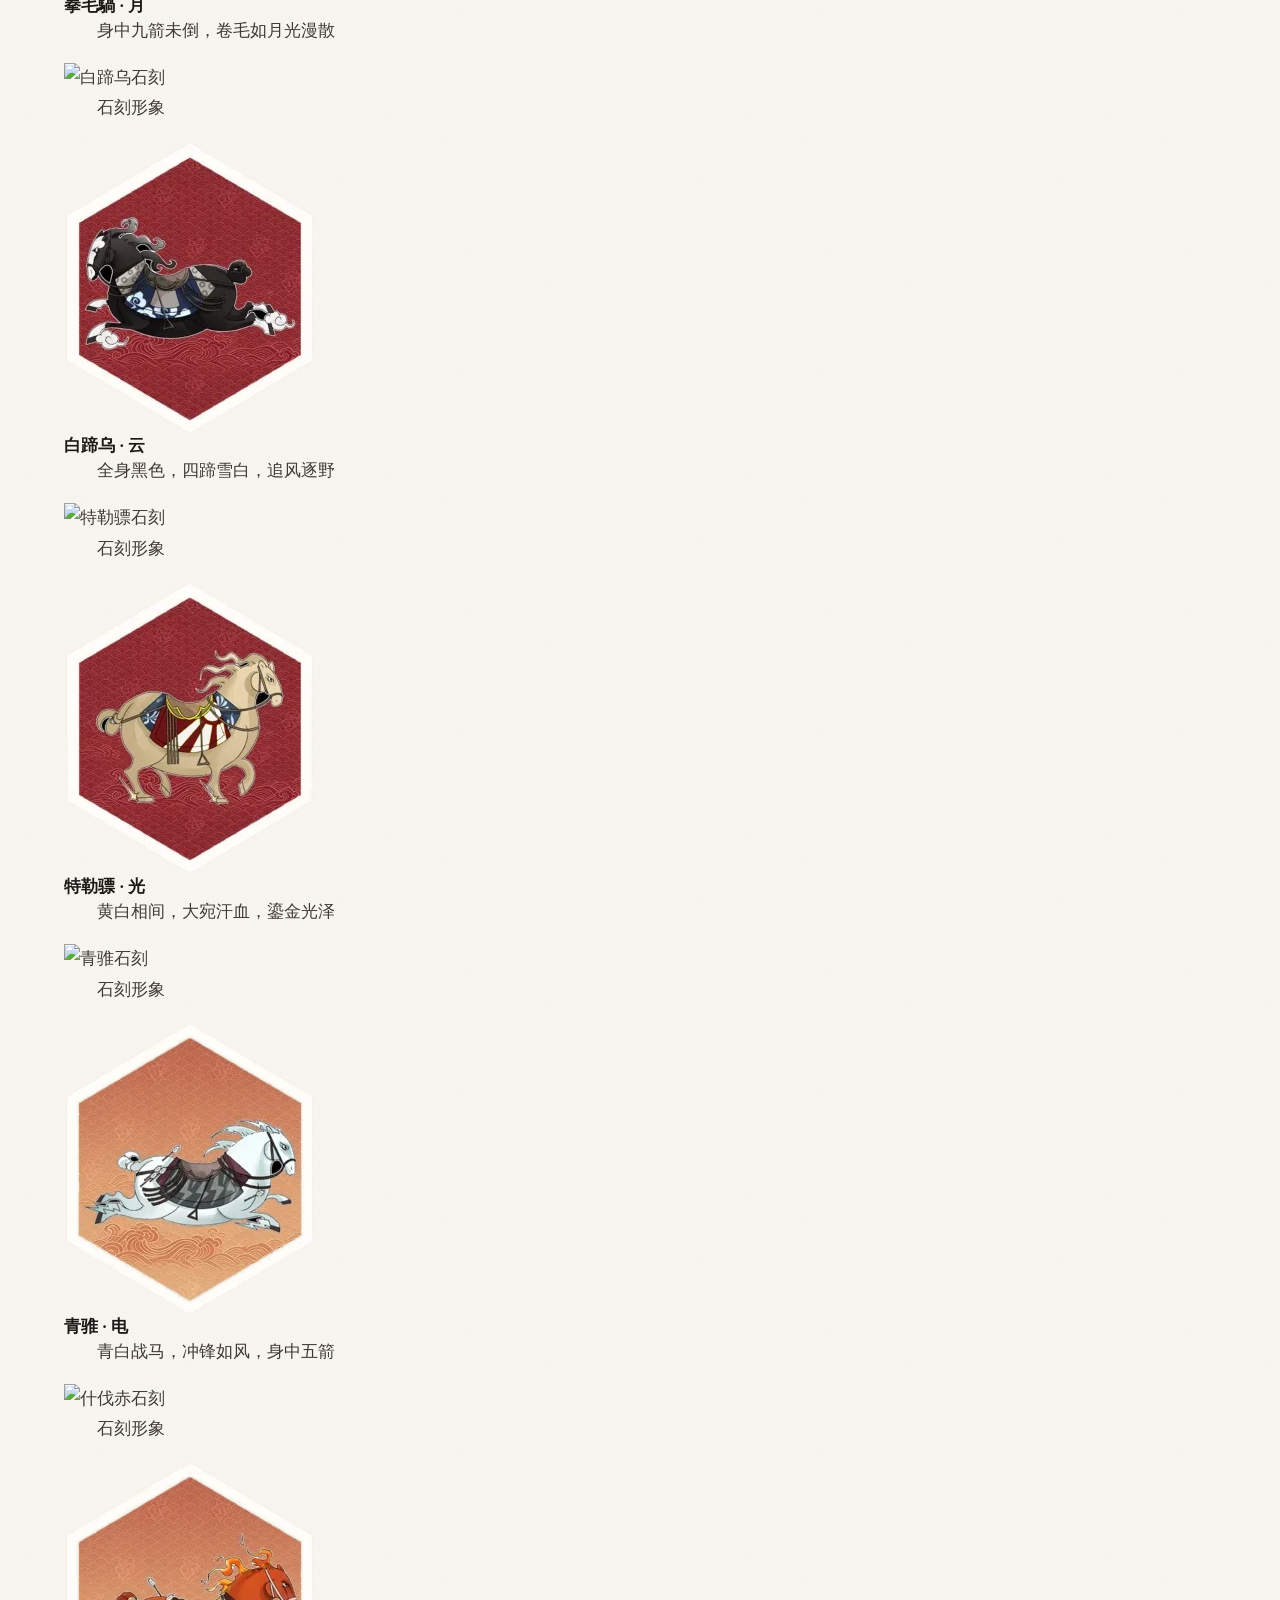
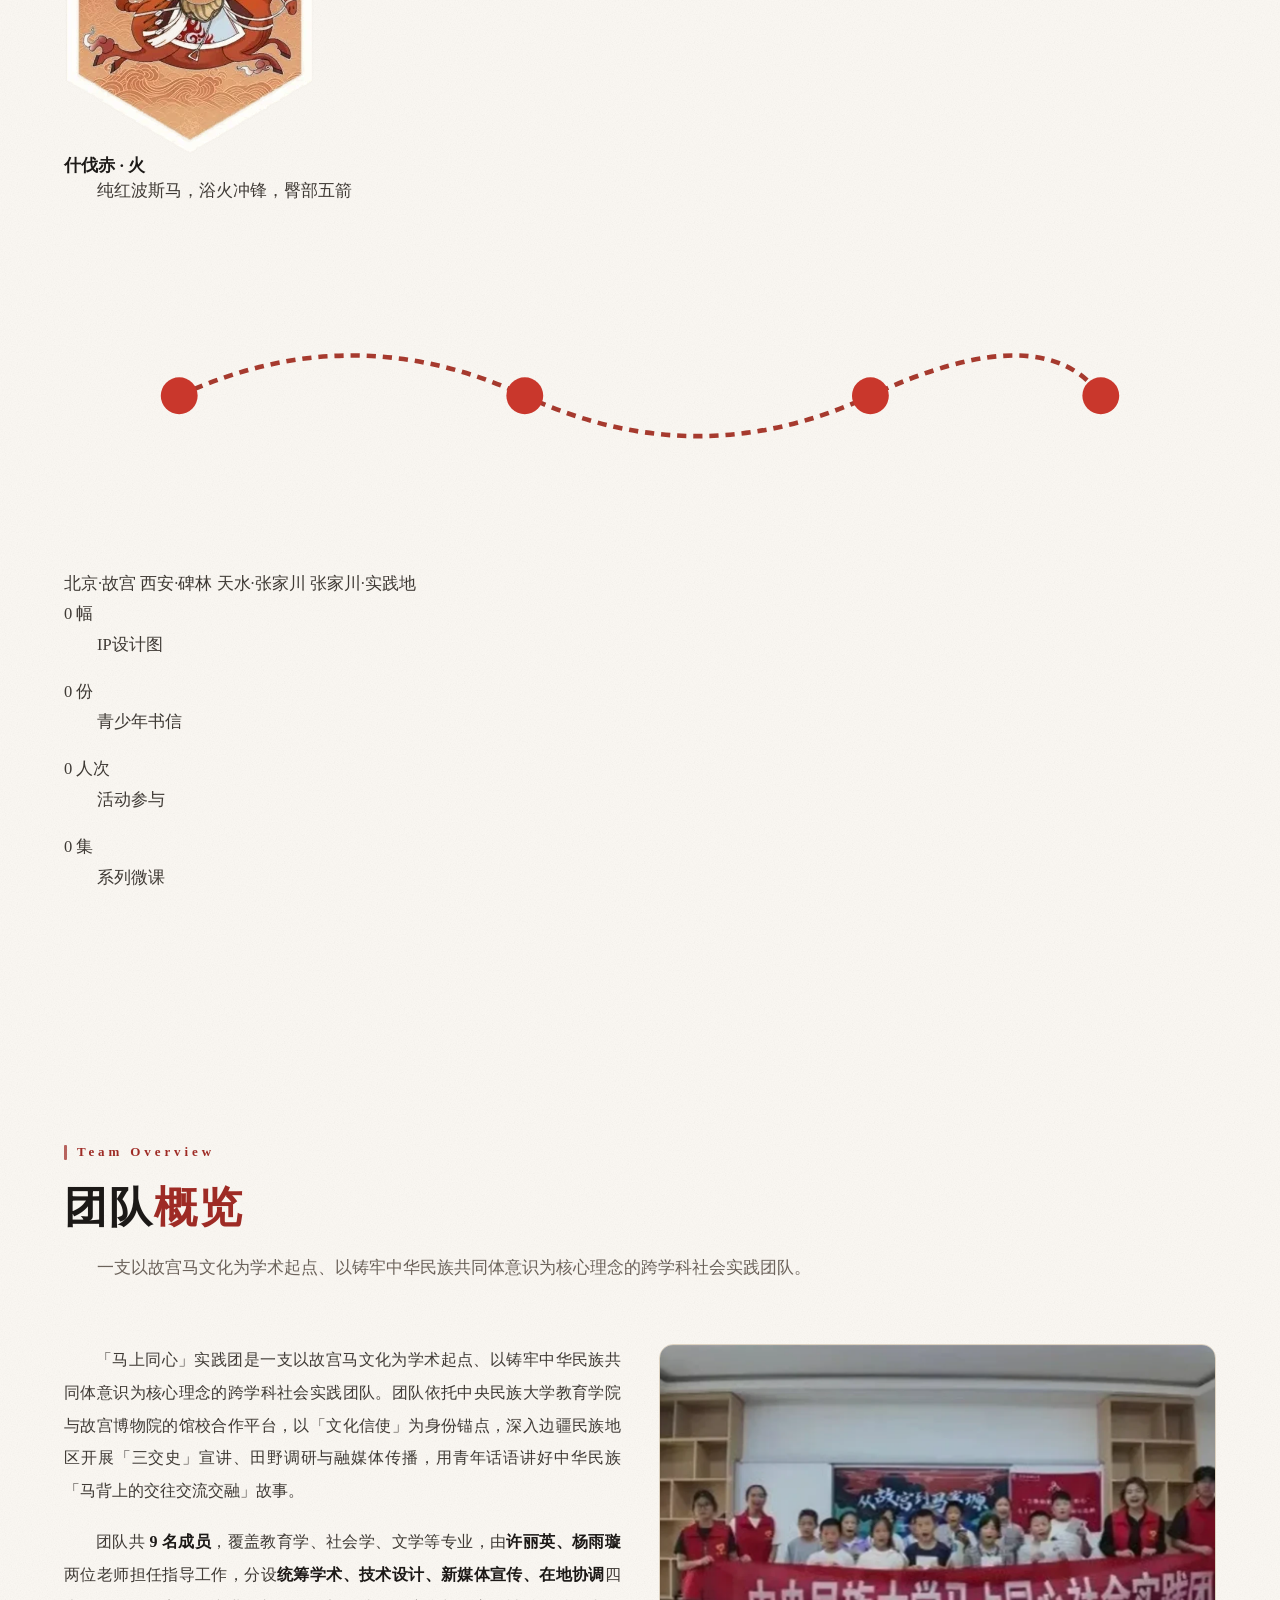
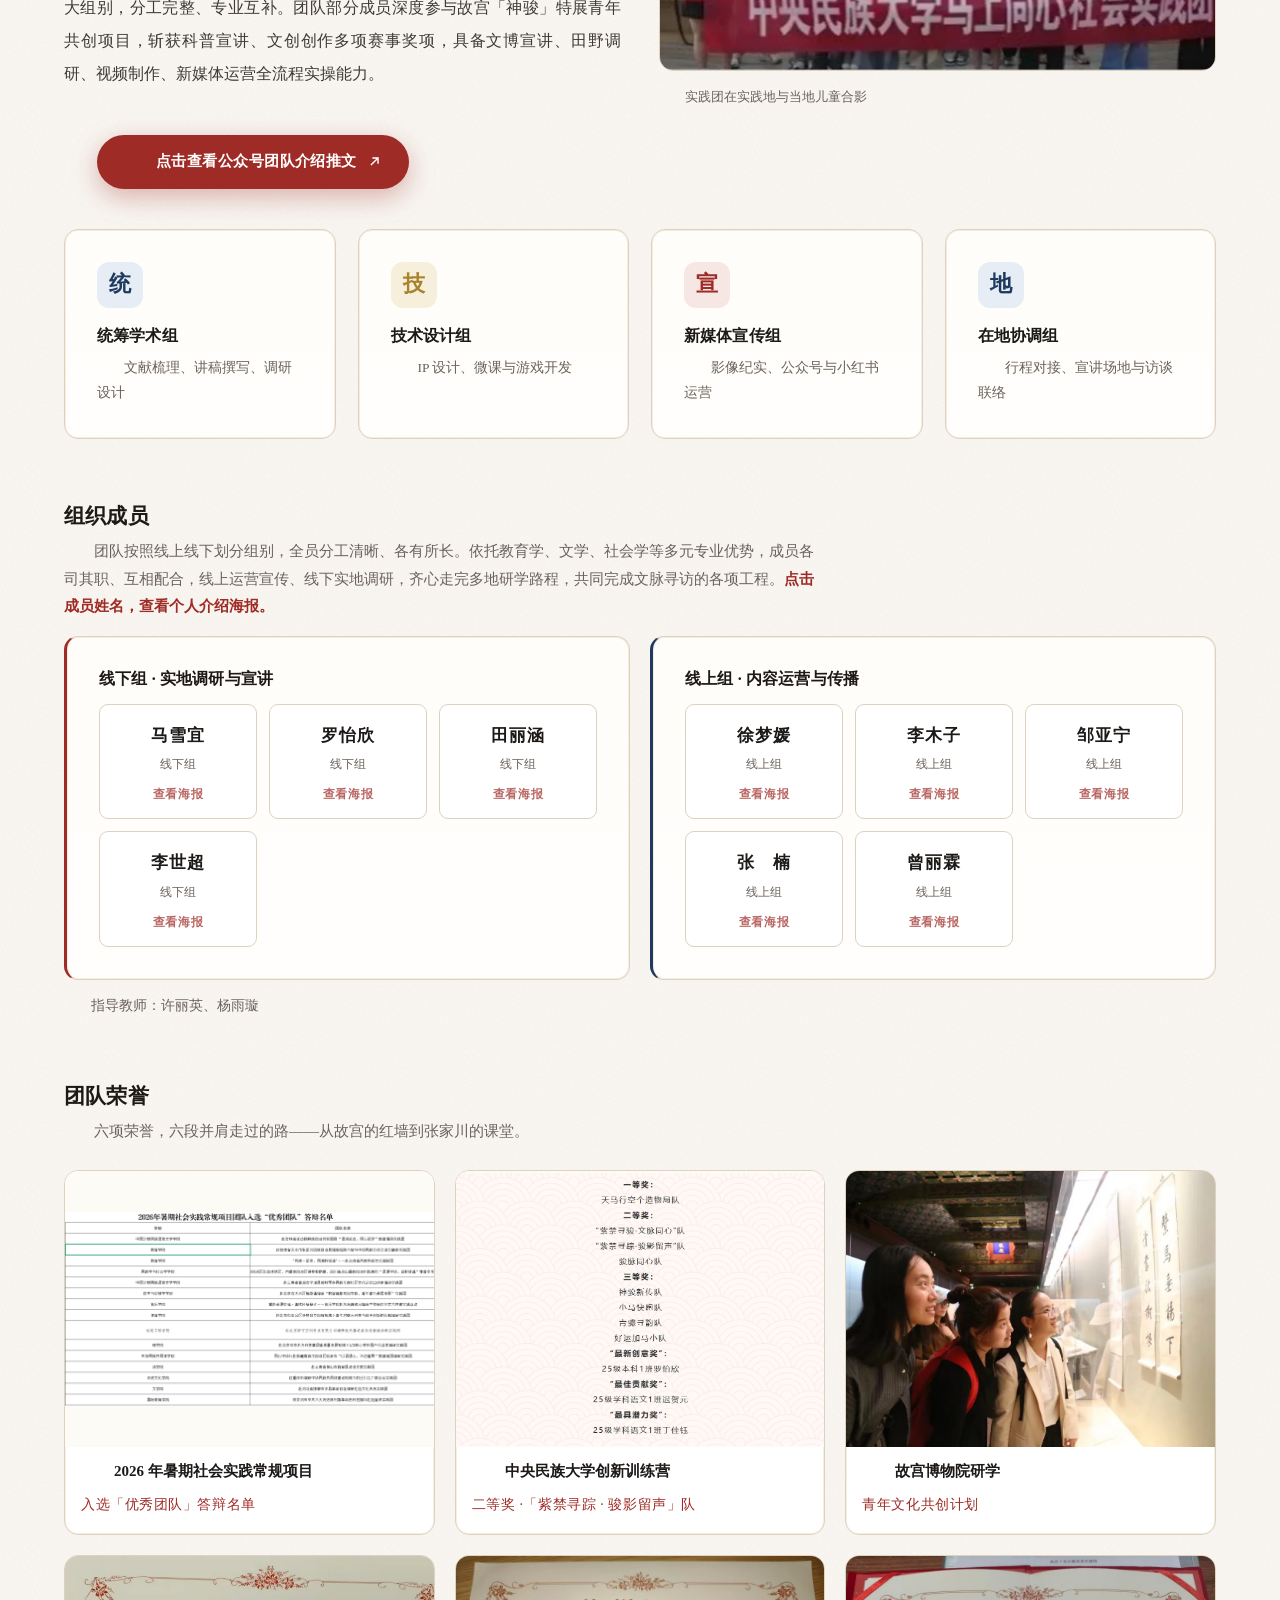
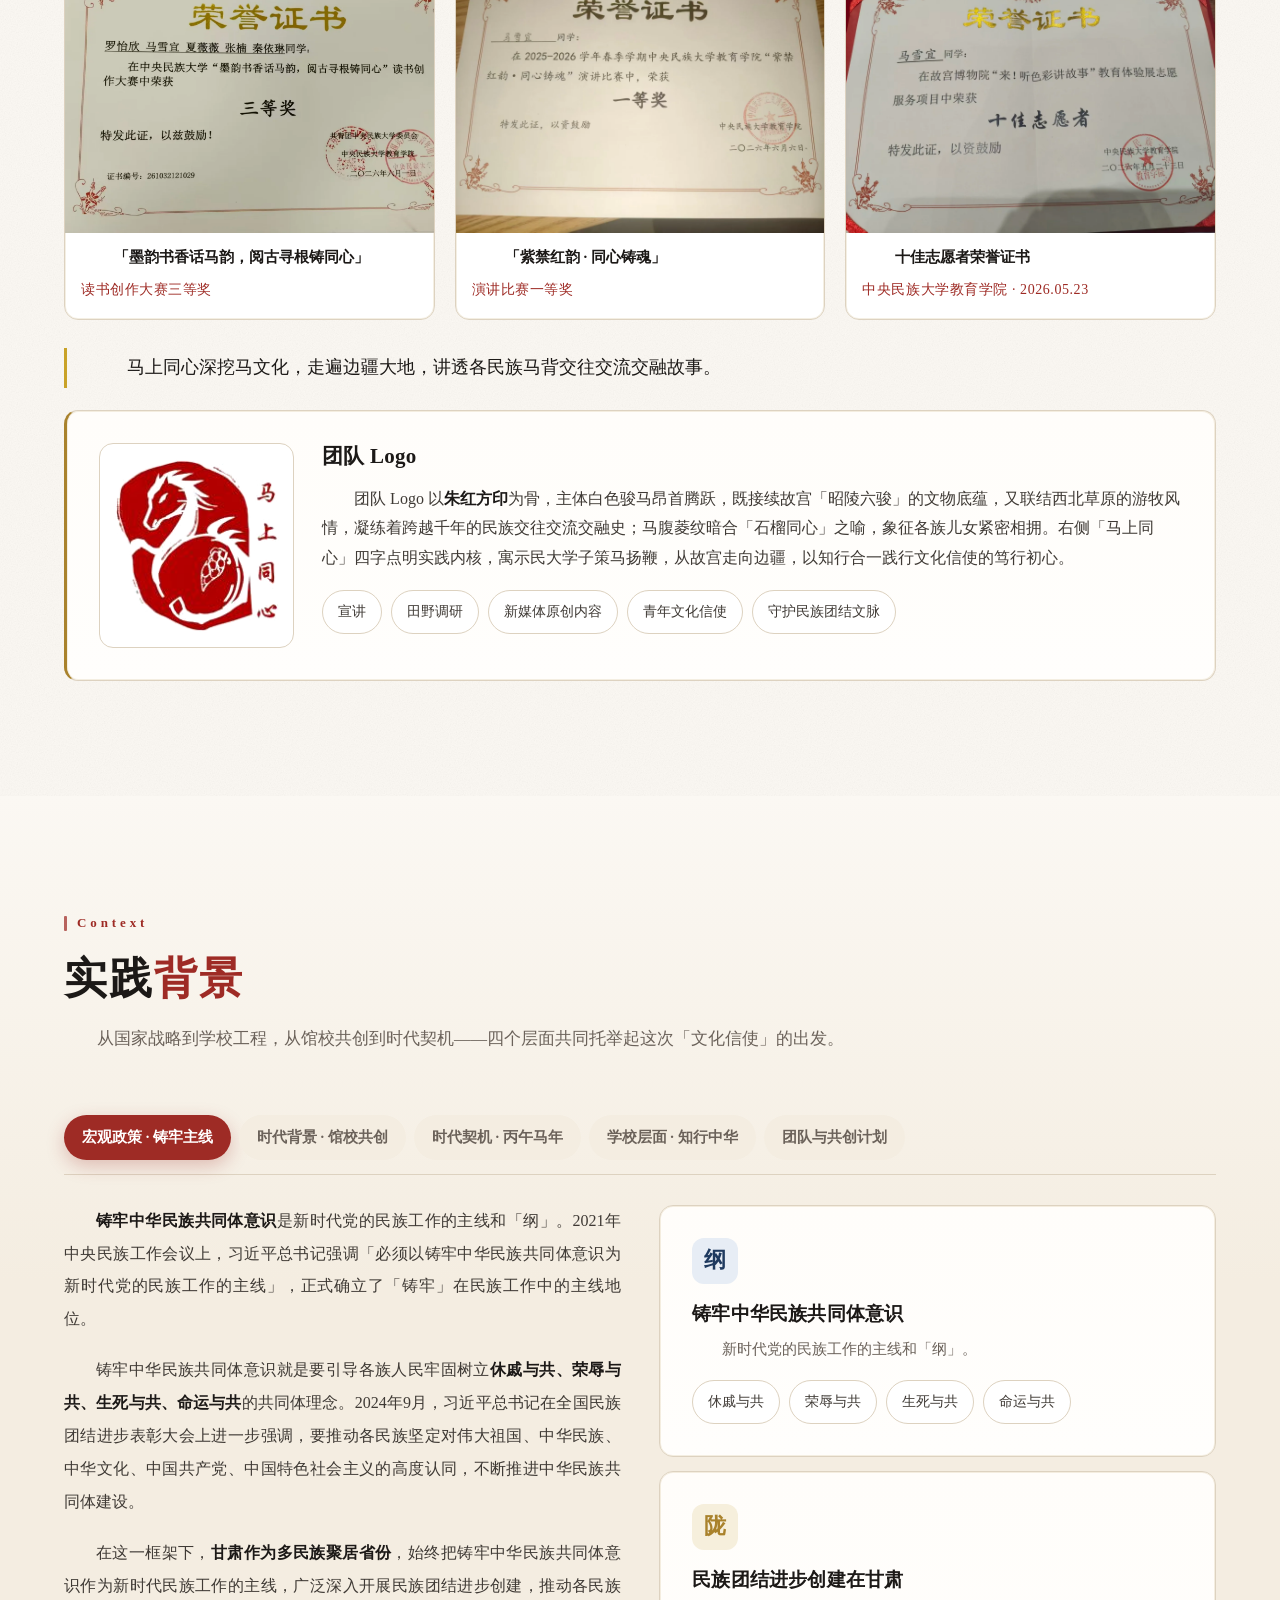
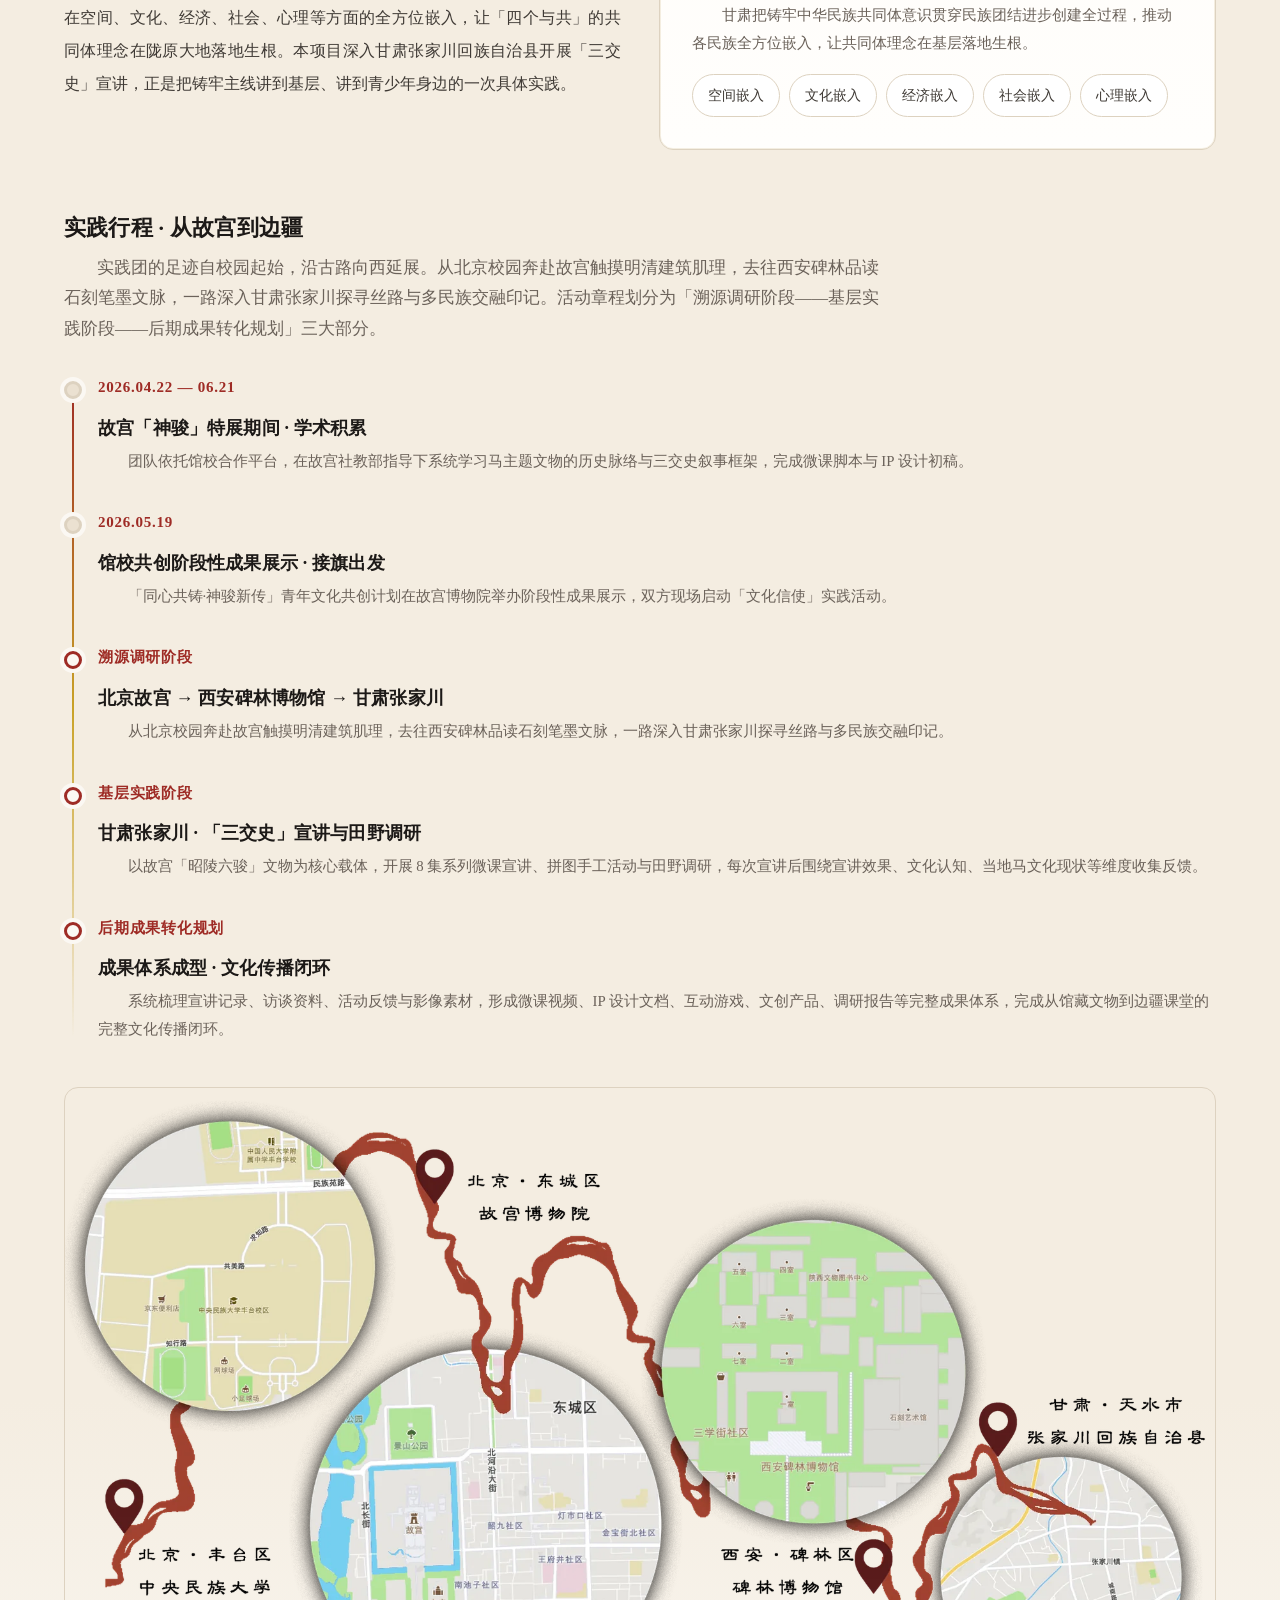
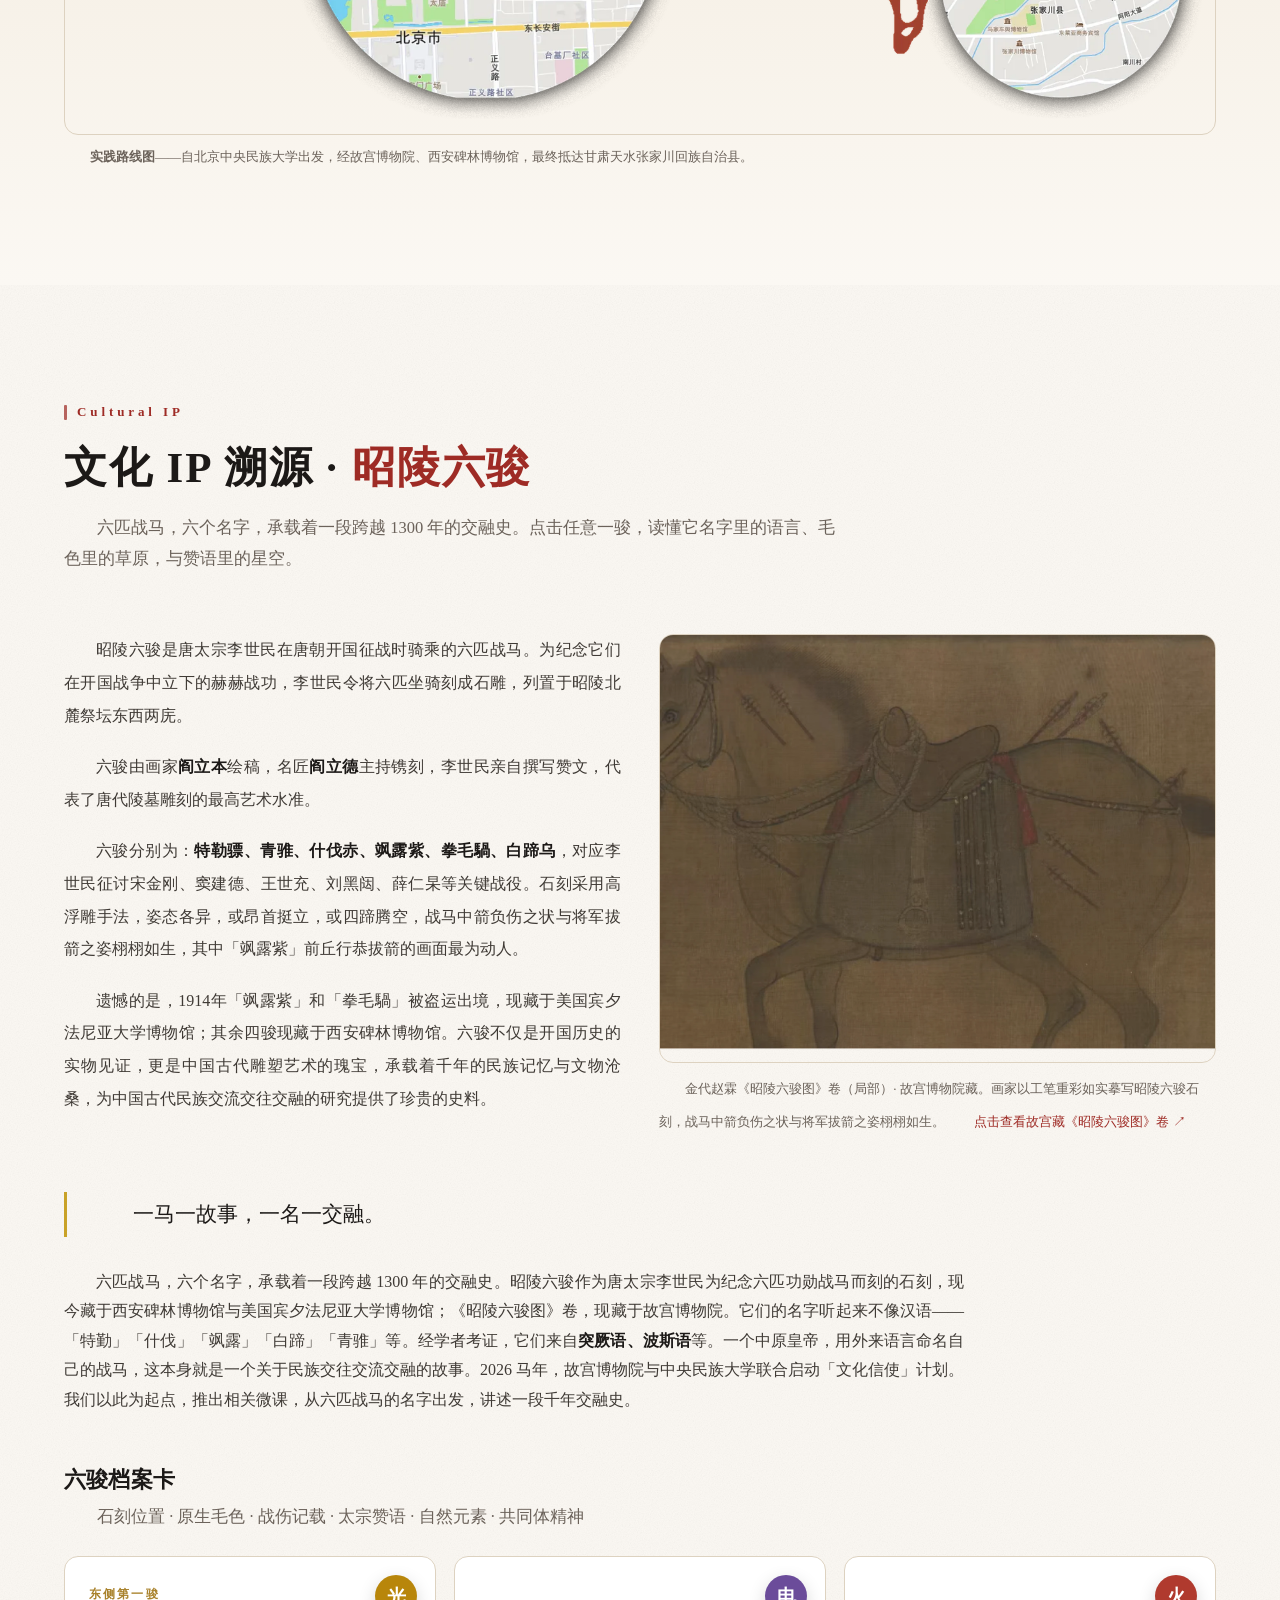
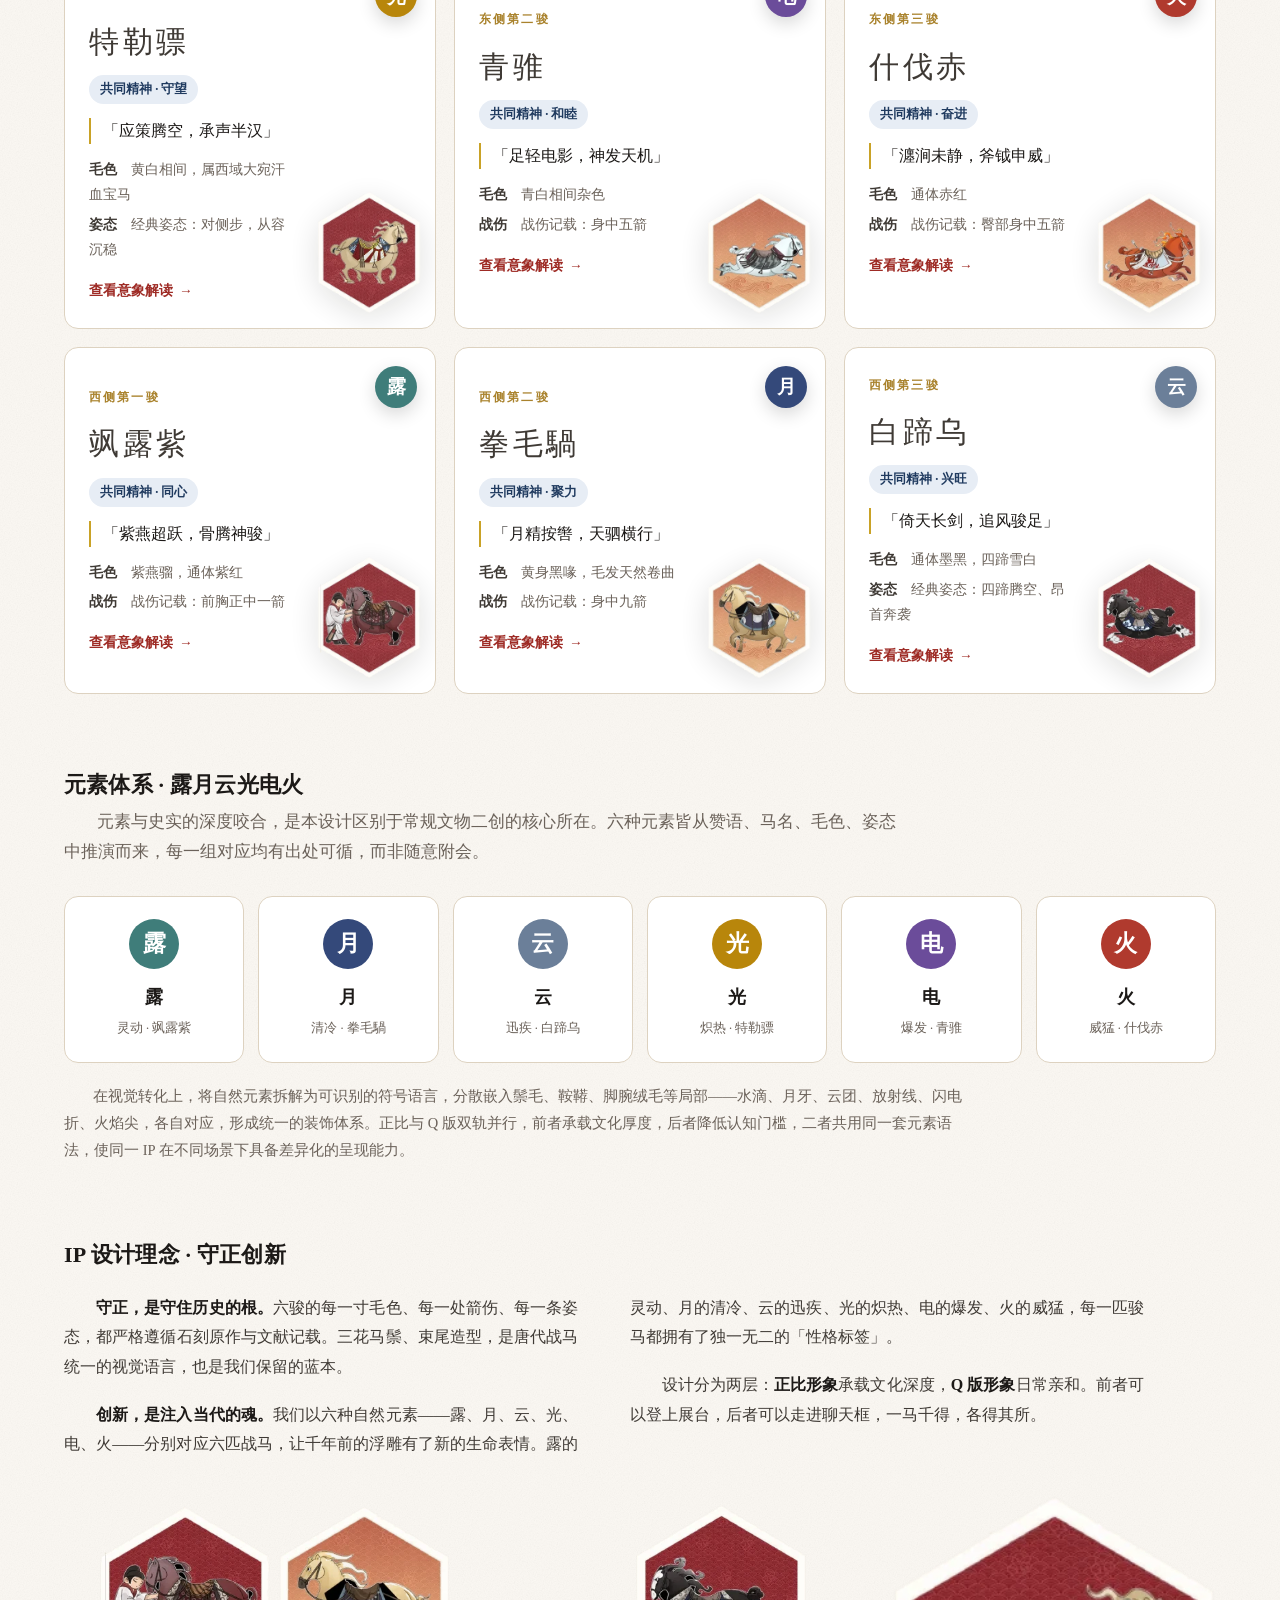
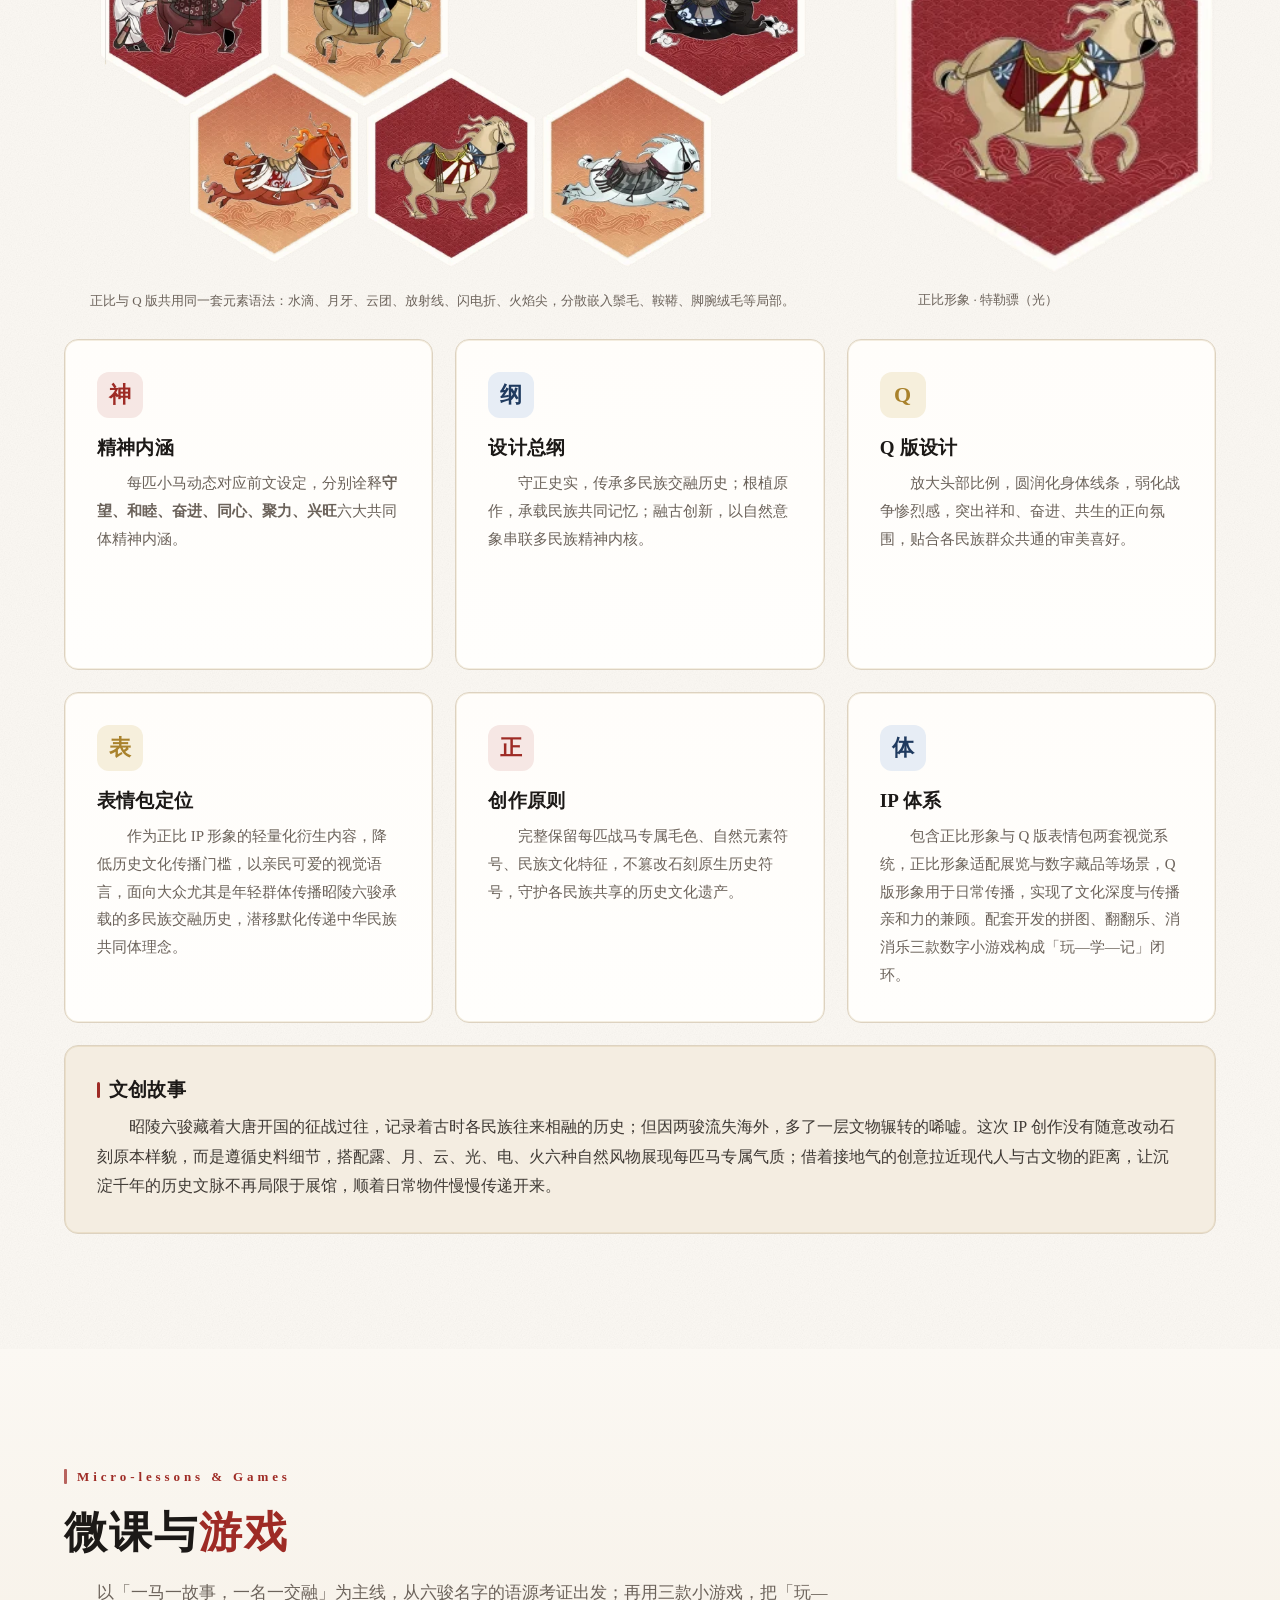
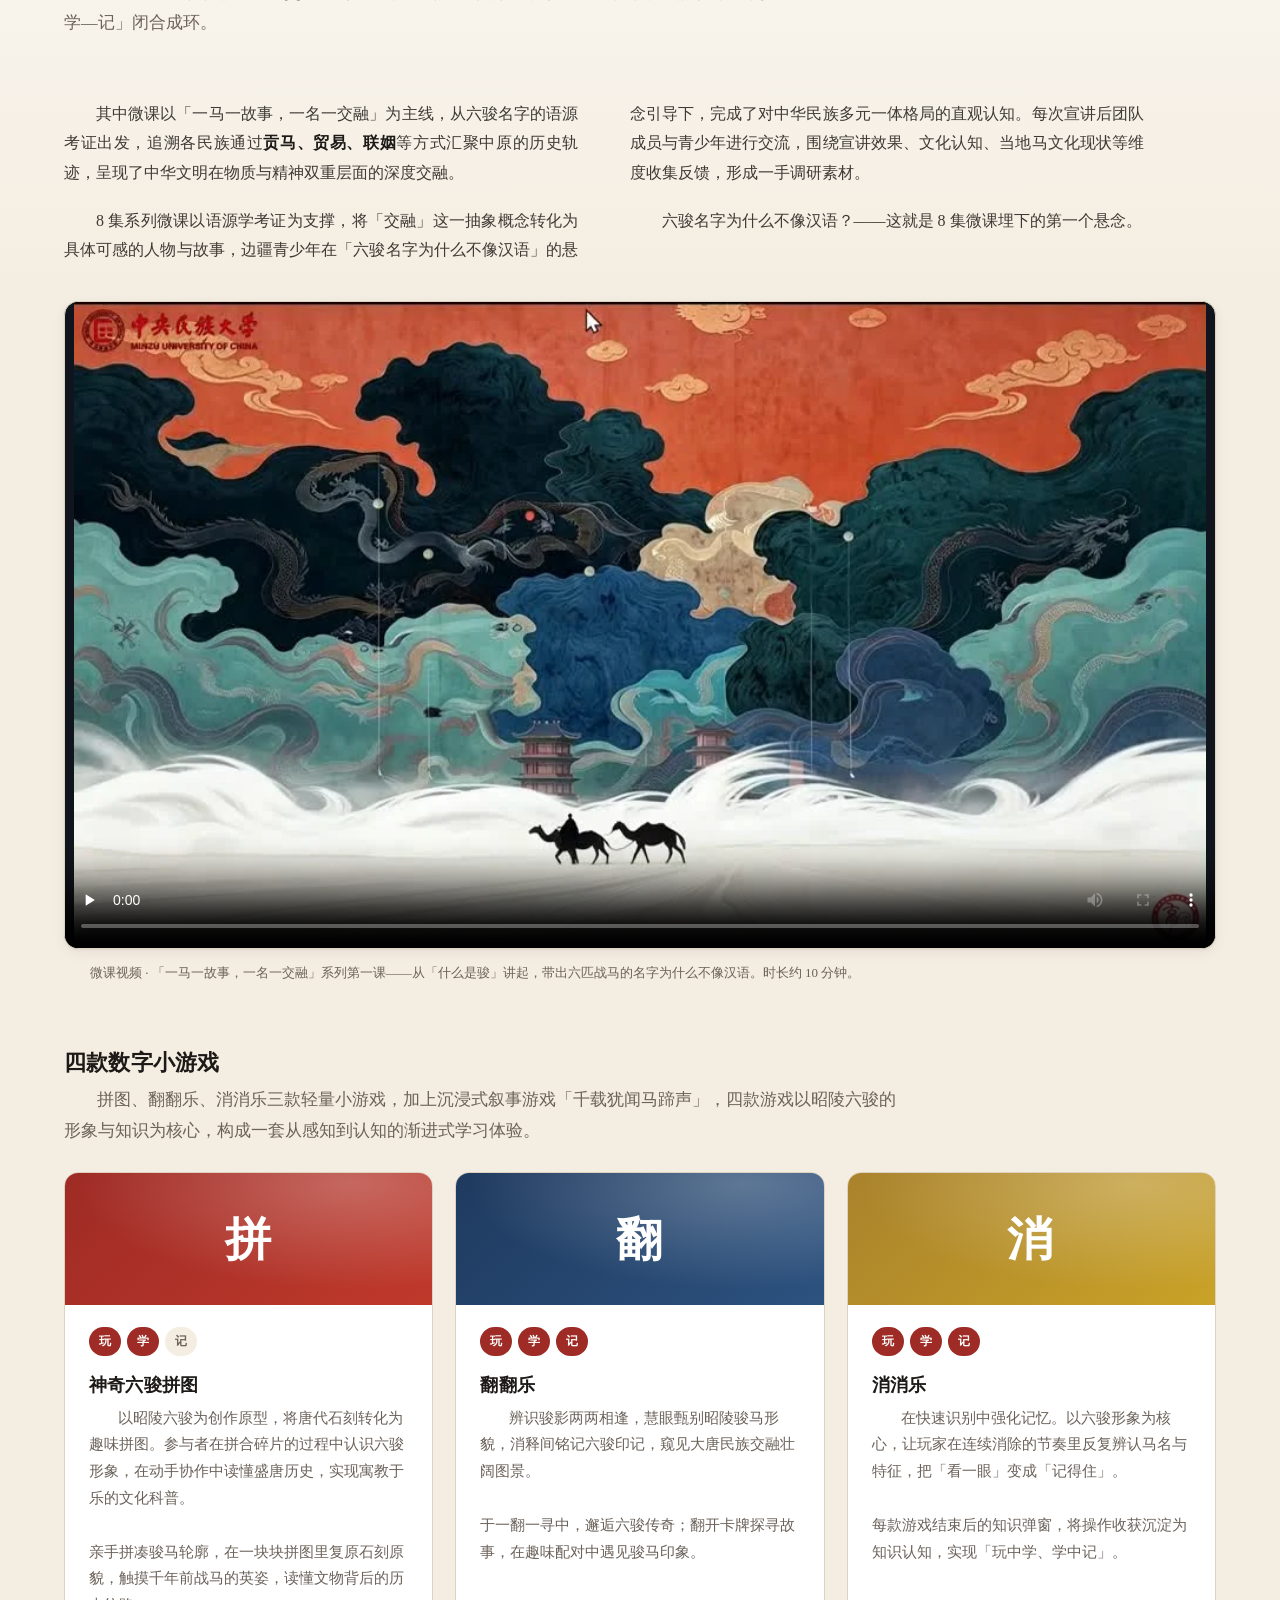
==== commit e4f1229f: "Merge fe6e3606e09a6c0b78e5df2e77f4783dd4768e06 into 3874a110351656875547bbe513f4e0fb20d5451b" ====
--- a/index.html
+++ b/index.html
@@ -58,16 +58,15 @@
       <!-- 横向锁定图本身已含「马上同心社会实践团」字样，故不再重复旁边的品牌文字 -->
       <img src="assets/img/nav-logo.png" alt="马上同心社会实践团" width="221" height="36" style="width:auto;height:36px;border-radius:0;box-shadow:none">
     </a>
-    <nav class="nav__links" id="navLinks" aria-label="主导航">
-      <a href="#top">首页</a>
-      <a href="#team">团队概览</a>
-      <a href="#background">实践背景</a>
-      <a href="#ip">文化IP溯源</a>
-      <a href="#course">微课与游戏</a>
-      <a href="#achievement">成果展示</a>
-      <a href="#video">影像纪实</a>
-      <a href="#outlook">总结展望</a>
-    </nav>
+<nav class="nav__links" id="navLinks" aria-label="主导航">
+  <a href="#top">首页</a>
+  <a href="#overview">内容一览</a>
+  <a href="#team">团队概览</a>
+  <a href="#background">实践背景</a>
+  <a href="#culture">文化溯源</a>
+  <a href="#achievement">成果展示</a>
+  <a href="#outlook">总结展望</a>
+</nav>
     <button class="nav__toggle" id="navToggle" aria-label="展开导航菜单" aria-expanded="false" aria-controls="navLinks"><span></span></button>
   </div>
 </header>
@@ -89,16 +88,137 @@
 </section>
 
 <!-- ==================== 数据条 ==================== -->
-<section class="stats" aria-label="实践数据概览">
+<section id="overview" class="section section-overview" aria-label="内容概览">
   <div class="container">
-    <div class="stats__grid">
-      <div class="stat" data-reveal><div class="stat__num">9</div><div class="stat__label">团队成员</div></div>
-      <div class="stat" data-reveal><div class="stat__num">8</div><div class="stat__label">集系列微课</div></div>
-      <div class="stat" data-reveal><div class="stat__num">3</div><div class="stat__label">款互动游戏</div></div>
-      <div class="stat" data-reveal><div class="stat__num">1300<sup>年</sup></div><div class="stat__label">六骏交融史</div></div>
-      <div class="stat" data-reveal><div class="stat__num">55<sup>件</sup></div><div class="stat__label">特展院藏书画</div></div>
-    </div>
-  </div>
+    <h2 class="section-title">内容概览</h2>
+
+    <!-- 六骏翻转卡 -->
+    <div class="flip-cards">
+      <div class="flip-card" data-sound="lu">
+        <div class="flip-inner">
+          <div class="flip-front">
+            <img src="assets/img/horses/stone-saluzi.webp" alt="飒露紫石刻">
+            <p>石刻形象</p>
+          </div>
+          <div class="flip-back">
+            <img src="assets/img/horses/saluzi.webp" alt="飒露紫IP">
+            <h4>飒露紫 · 露</h4>
+            <p>将军拔箭救驾，石刻唯一刻着人像</p>
+          </div>
+        </div>
+      </div>
+      <div class="flip-card" data-sound="yue">
+        <div class="flip-inner">
+          <div class="flip-front">
+            <img src="assets/img/horses/stone-quanmaogua.webp" alt="拳毛騧石刻">
+            <p>石刻形象</p>
+          </div>
+          <div class="flip-back">
+            <img src="assets/img/horses/quanmaogua.webp" alt="拳毛騧IP">
+            <h4>拳毛騧 · 月</h4>
+            <p>身中九箭未倒，卷毛如月光漫散</p>
+          </div>
+        </div>
+      </div>
+      <div class="flip-card" data-sound="yun">
+        <div class="flip-inner">
+          <div class="flip-front">
+            <img src="assets/img/horses/stone-baitiwu.webp" alt="白蹄乌石刻">
+            <p>石刻形象</p>
+          </div>
+          <div class="flip-back">
+            <img src="assets/img/horses/baitiwu.webp" alt="白蹄乌IP">
+            <h4>白蹄乌 · 云</h4>
+            <p>全身黑色，四蹄雪白，追风逐野</p>
+          </div>
+        </div>
+      </div>
+      <div class="flip-card" data-sound="guang">
+        <div class="flip-inner">
+          <div class="flip-front">
+            <img src="assets/img/horses/stone-telebiao.webp" alt="特勒骠石刻">
+            <p>石刻形象</p>
+          </div>
+          <div class="flip-back">
+            <img src="assets/img/horses/telebiao.webp" alt="特勒骠IP">
+            <h4>特勒骠 · 光</h4>
+            <p>黄白相间，大宛汗血，鎏金光泽</p>
+          </div>
+        </div>
+      </div>
+      <div class="flip-card" data-sound="dian">
+        <div class="flip-inner">
+          <div class="flip-front">
+            <img src="assets/img/horses/stone-qingzhui.webp" alt="青骓石刻">
+            <p>石刻形象</p>
+          </div>
+          <div class="flip-back">
+            <img src="assets/img/horses/qingzhui.webp" alt="青骓IP">
+            <h4>青骓 · 电</h4>
+            <p>青白战马，冲锋如风，身中五箭</p>
+          </div>
+        </div>
+      </div>
+      <div class="flip-card" data-sound="huo">
+        <div class="flip-inner">
+          <div class="flip-front">
+            <img src="assets/img/horses/stone-shifachi.webp" alt="什伐赤石刻">
+            <p>石刻形象</p>
+          </div>
+          <div class="flip-back">
+            <img src="assets/img/horses/shifachi.webp" alt="什伐赤IP">
+            <h4>什伐赤 · 火</h4>
+            <p>纯红波斯马，浴火冲锋，臀部五箭</p>
+          </div>
+        </div>
+      </div>
+    </div>
+
+    <!-- 实践路线交互图 -->
+    <div class="route-map">
+      <svg viewBox="0 0 1000 300" class="route-svg">
+        <path d="M 100 150 Q 250 80, 400 150 T 700 150 T 900 150"
+              fill="none" stroke="#A63A2E" stroke-width="4" stroke-dasharray="8 6"/>
+        <circle cx="100" cy="150" r="16" fill="#C9372C" data-id="beijing"/>
+        <circle cx="400" cy="150" r="16" fill="#C9372C" data-id="xian"/>
+        <circle cx="700" cy="150" r="16" fill="#C9372C" data-id="tianshui"/>
+        <circle cx="900" cy="150" r="16" fill="#C9372C" data-id="zhangjiachuan"/>
+      </svg>
+      <div class="route-labels">
+        <span>北京·故宫</span>
+        <span>西安·碑林</span>
+        <span>天水·张家川</span>
+        <span>张家川·实践地</span>
+      </div>
+      <div id="route-detail" class="route-detail"></div>
+    </div>
+
+    <!-- 数据条跳动 -->
+    <div class="data-bar">
+      <div class="data-item">
+        <span class="data-num" data-target="12">0</span>
+        <span class="data-unit">幅</span>
+        <p>IP设计图</p>
+      </div>
+      <div class="data-item">
+        <span class="data-num" data-target="56">0</span>
+        <span class="data-unit">份</span>
+        <p>青少年书信</p>
+      </div>
+      <div class="data-item">
+        <span class="data-num" data-target="500">0</span>
+        <span class="data-unit">人次</span>
+        <p>活动参与</p>
+      </div>
+      <div class="data-item">
+        <span class="data-num" data-target="8">0</span>
+        <span class="data-unit">集</span>
+        <p>系列微课</p>
+      </div>
+    </div>
+  </div>
+</section>
+  
 </section>
 
 <!-- ==================== 团队概览 ==================== -->
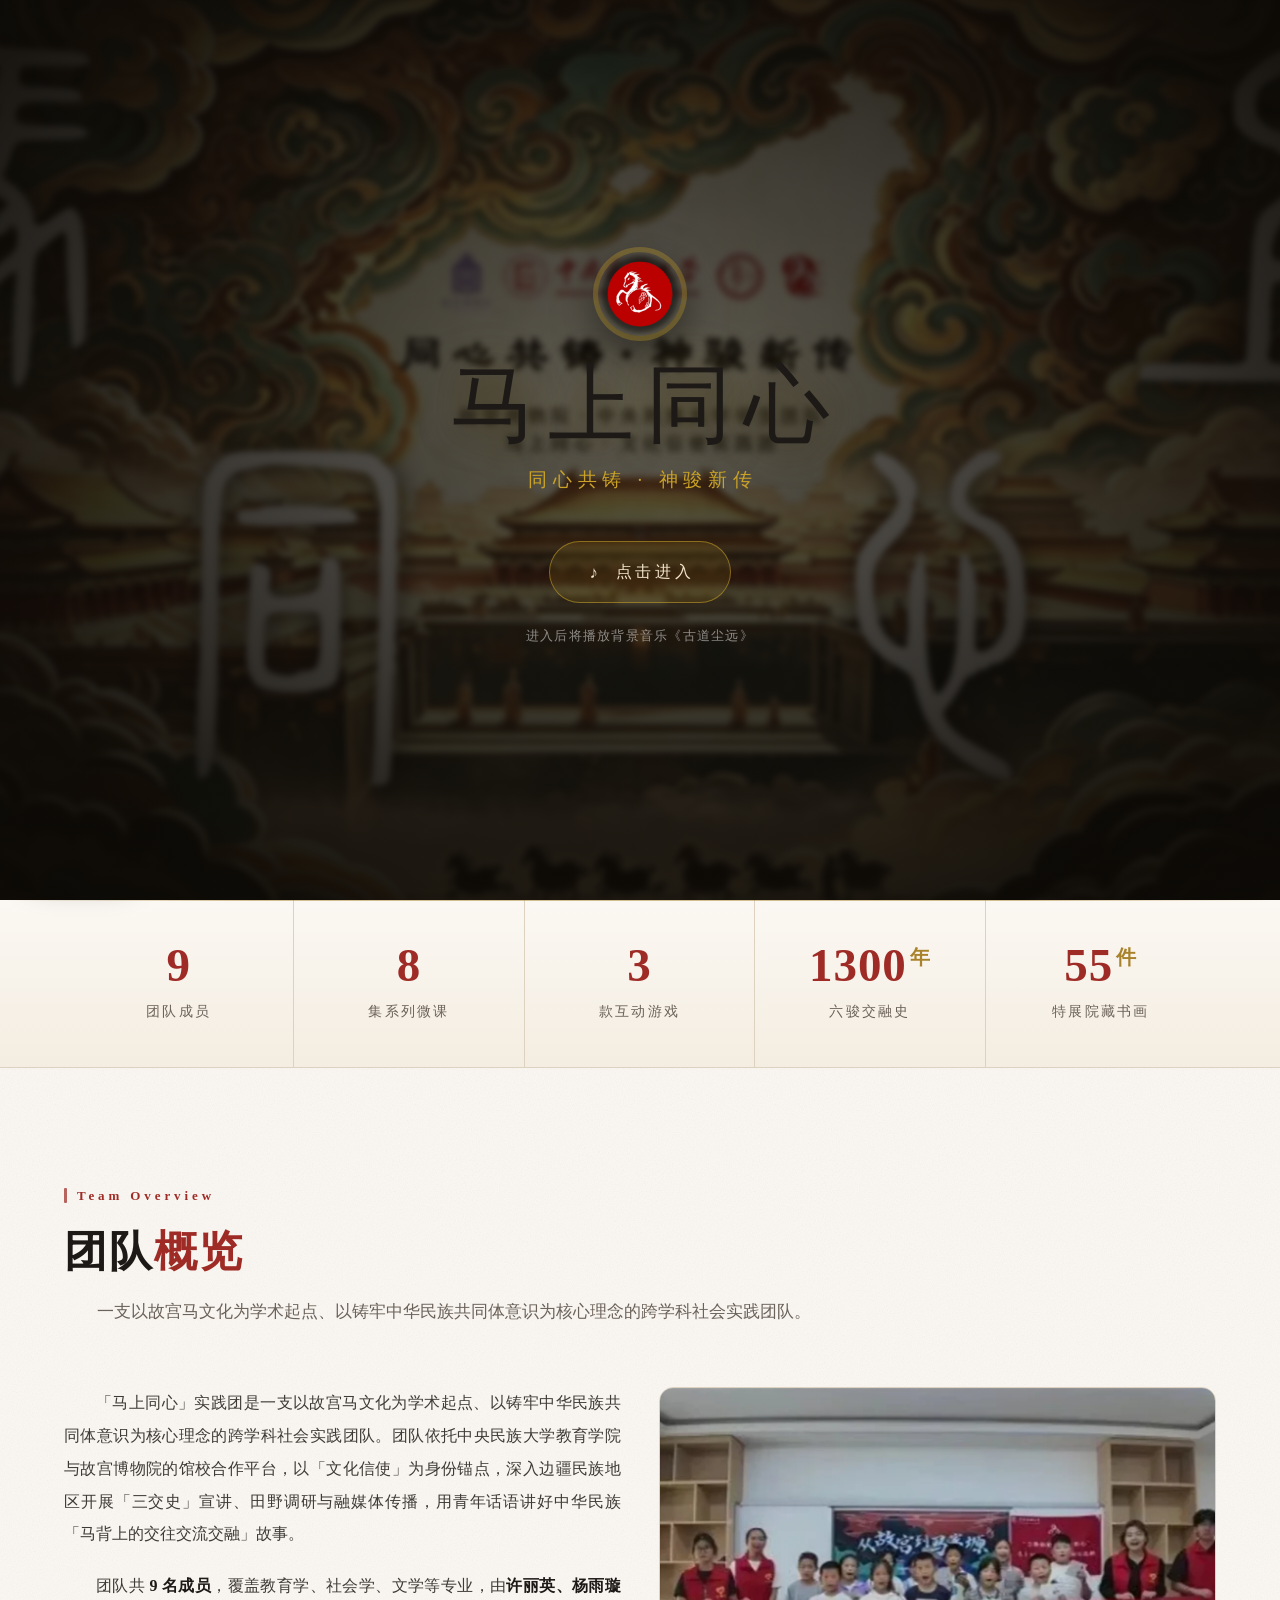
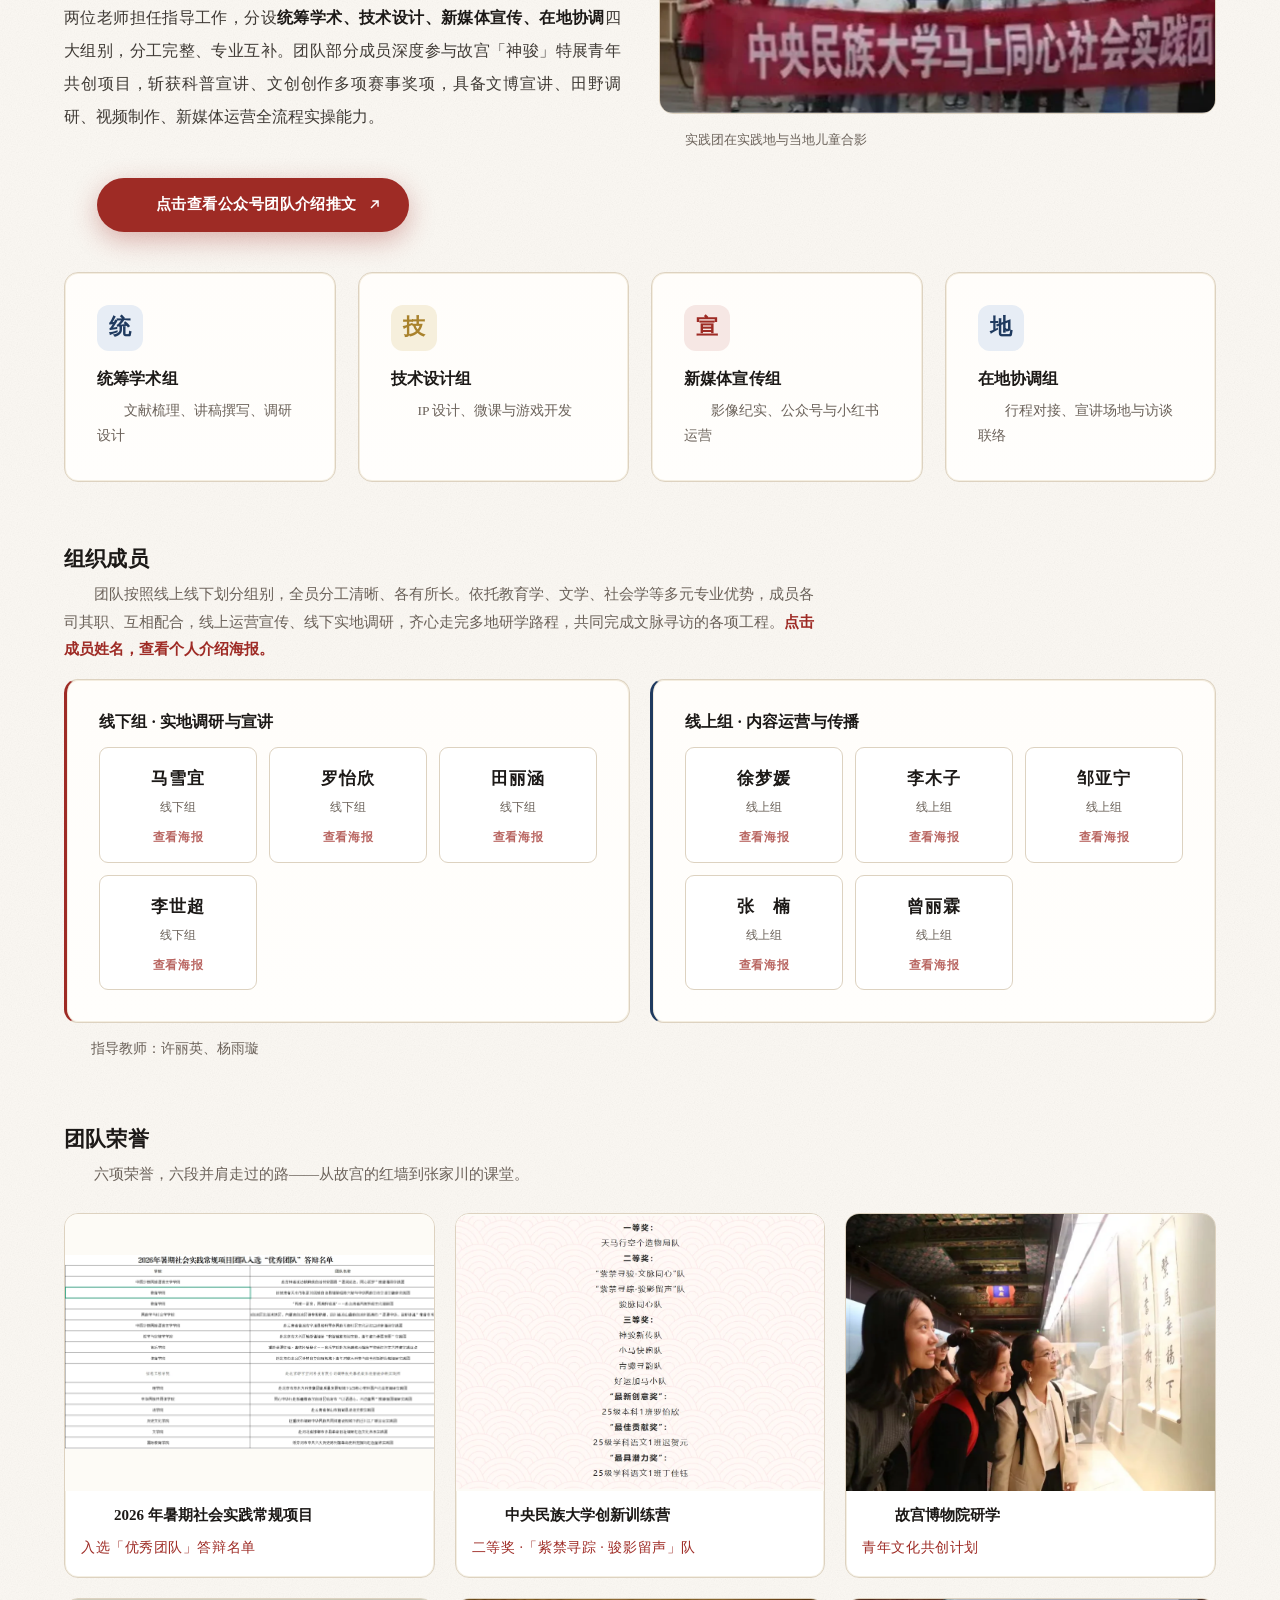
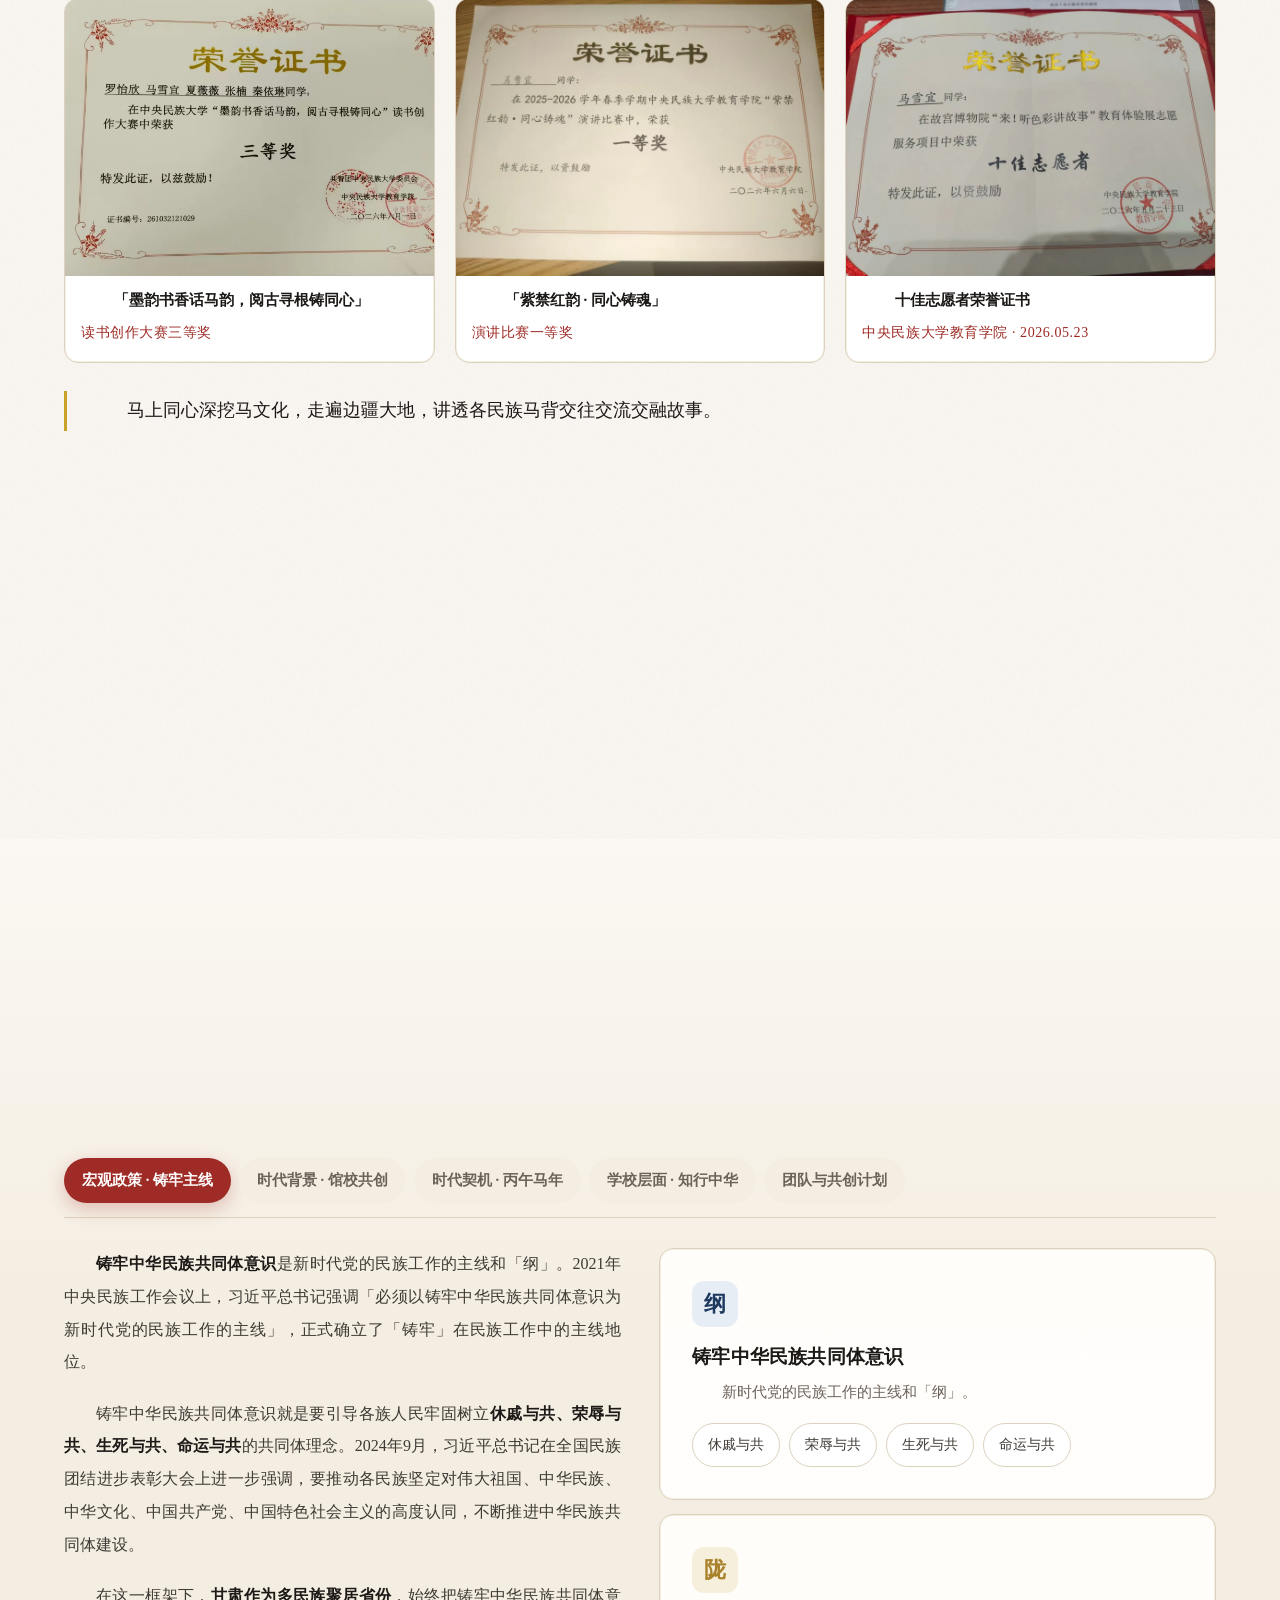
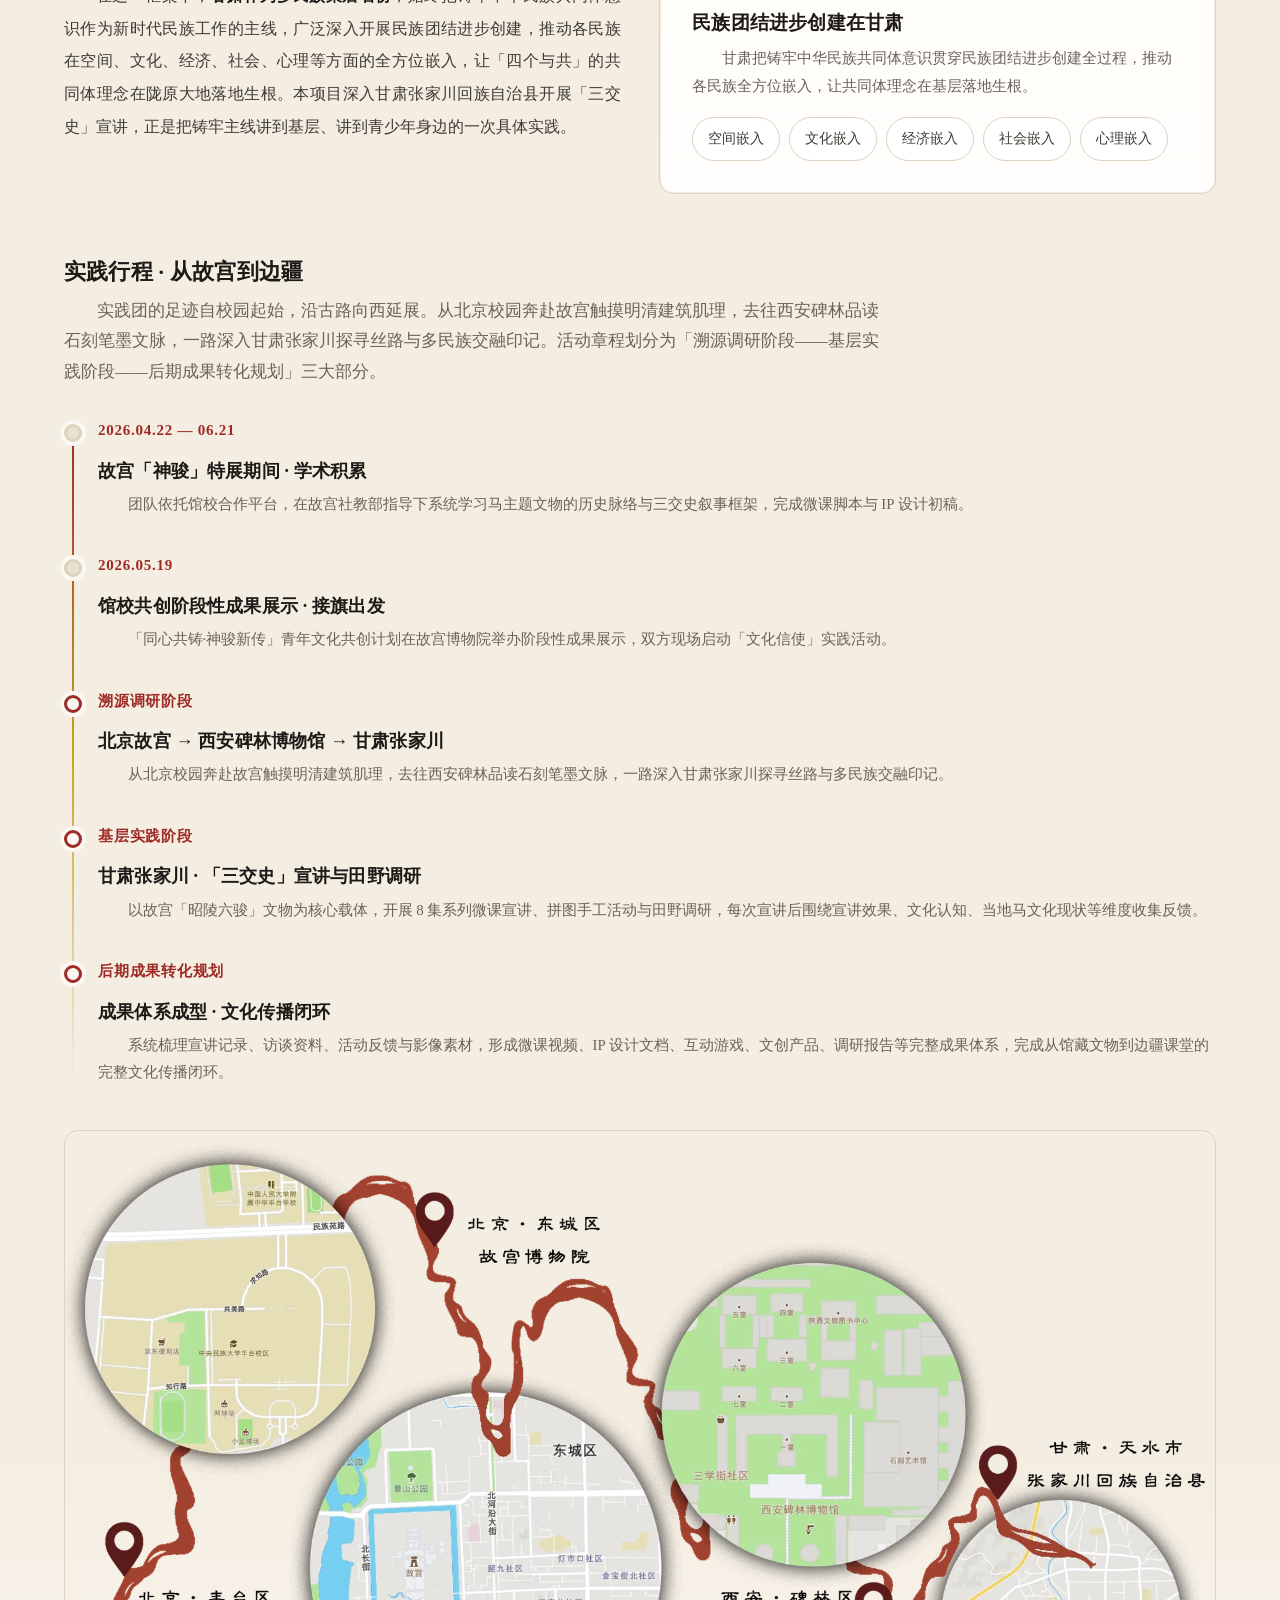
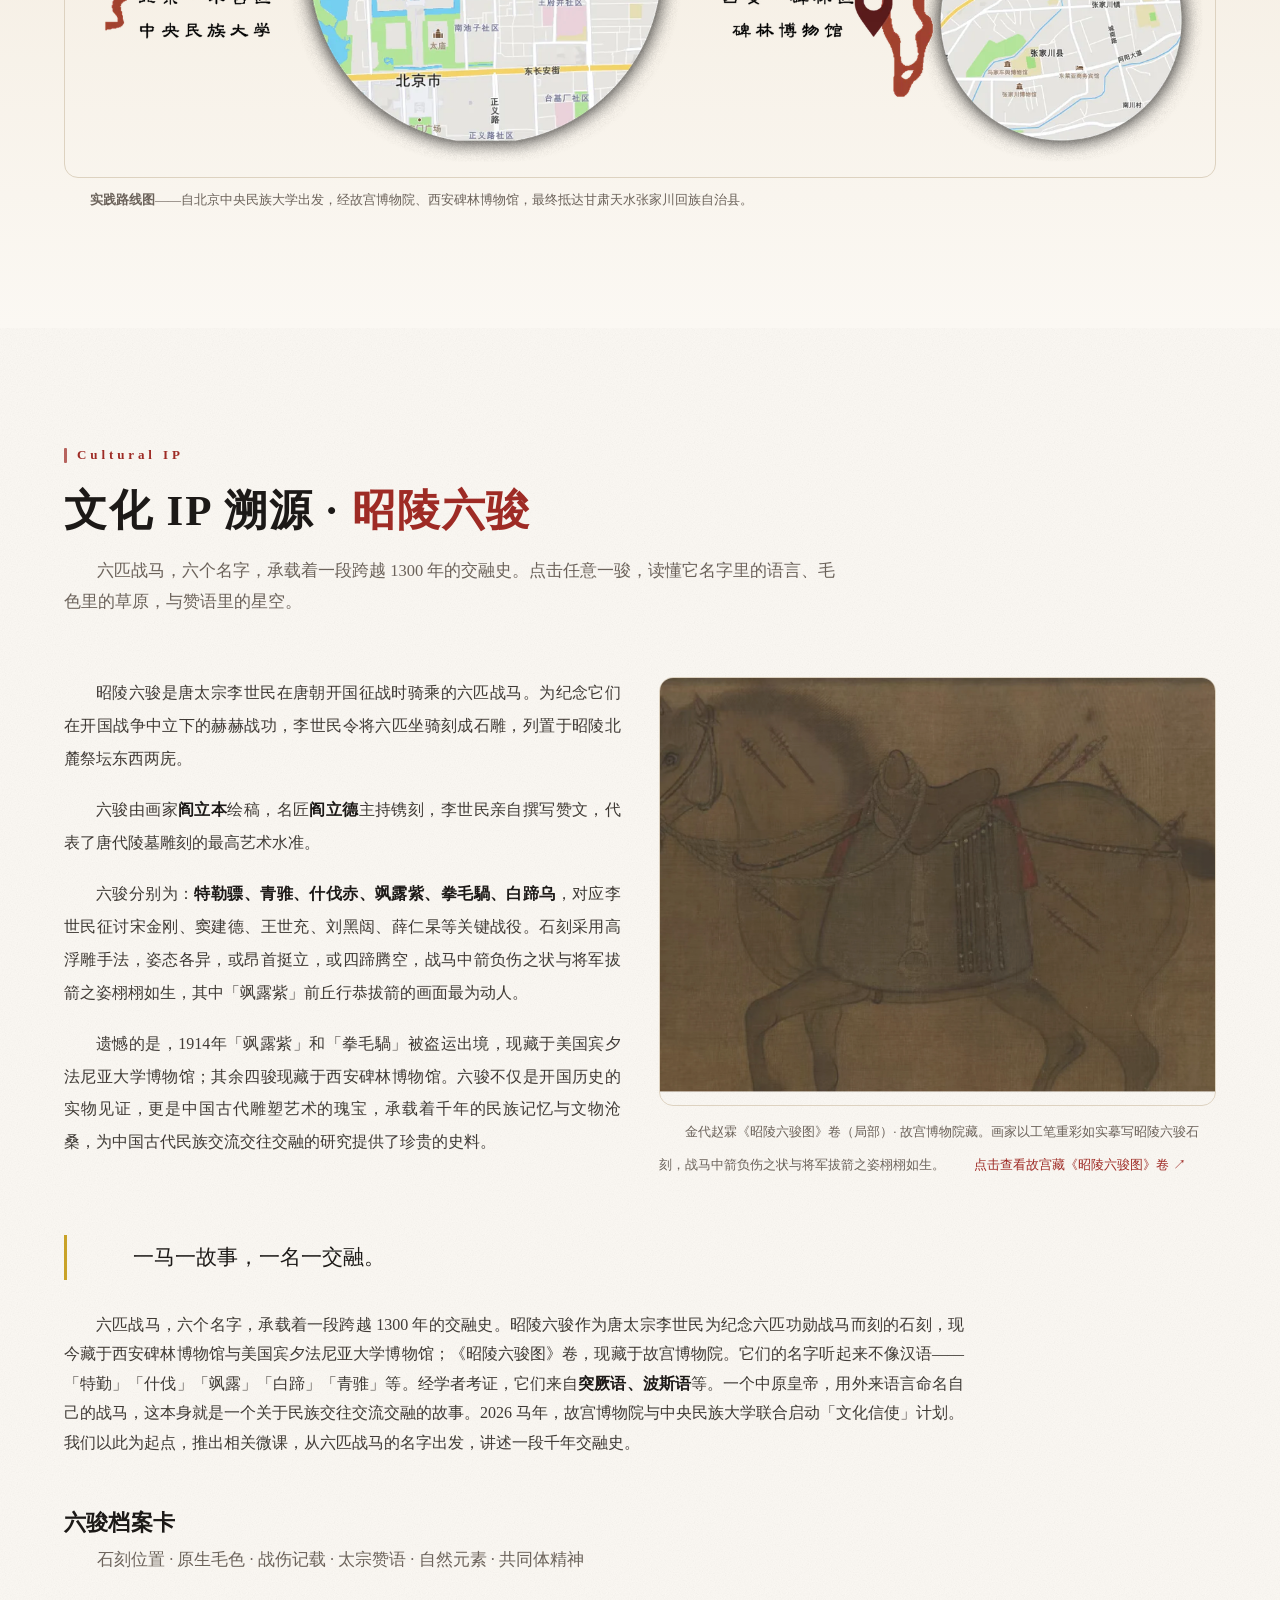
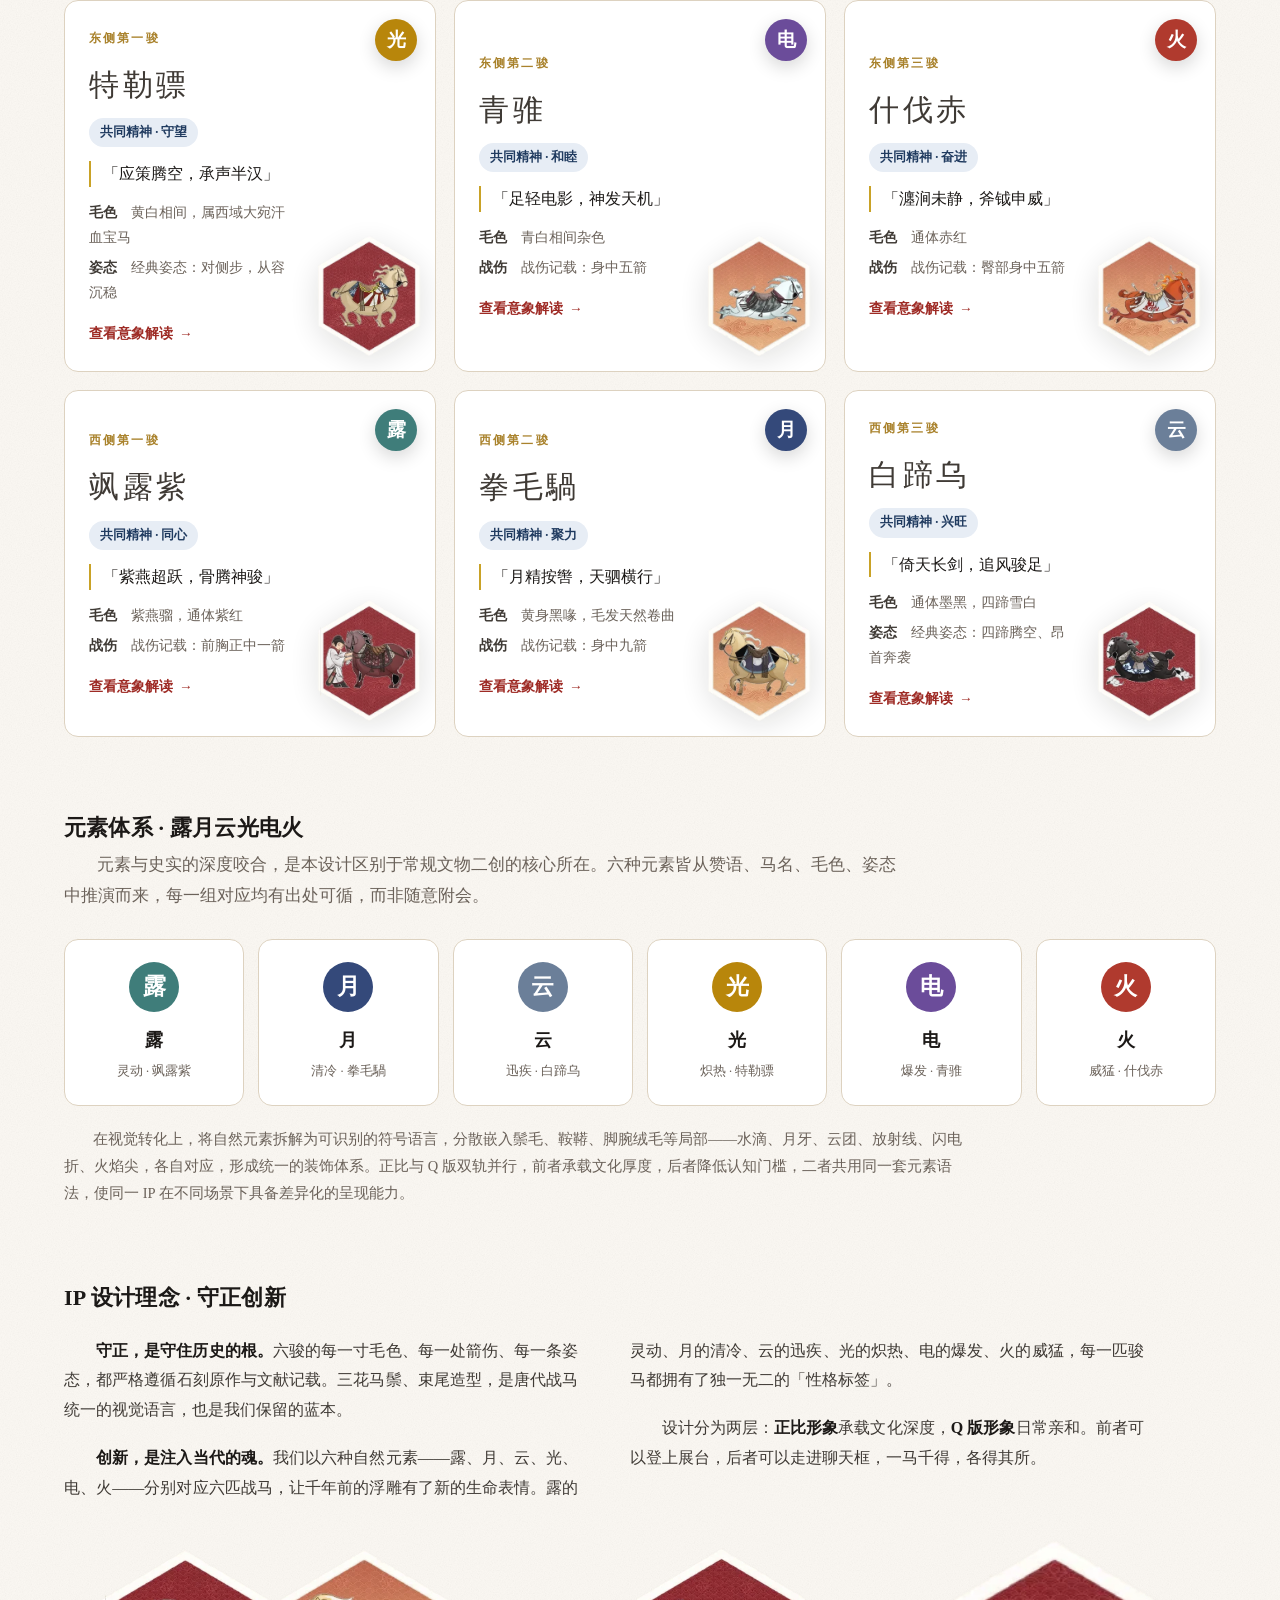
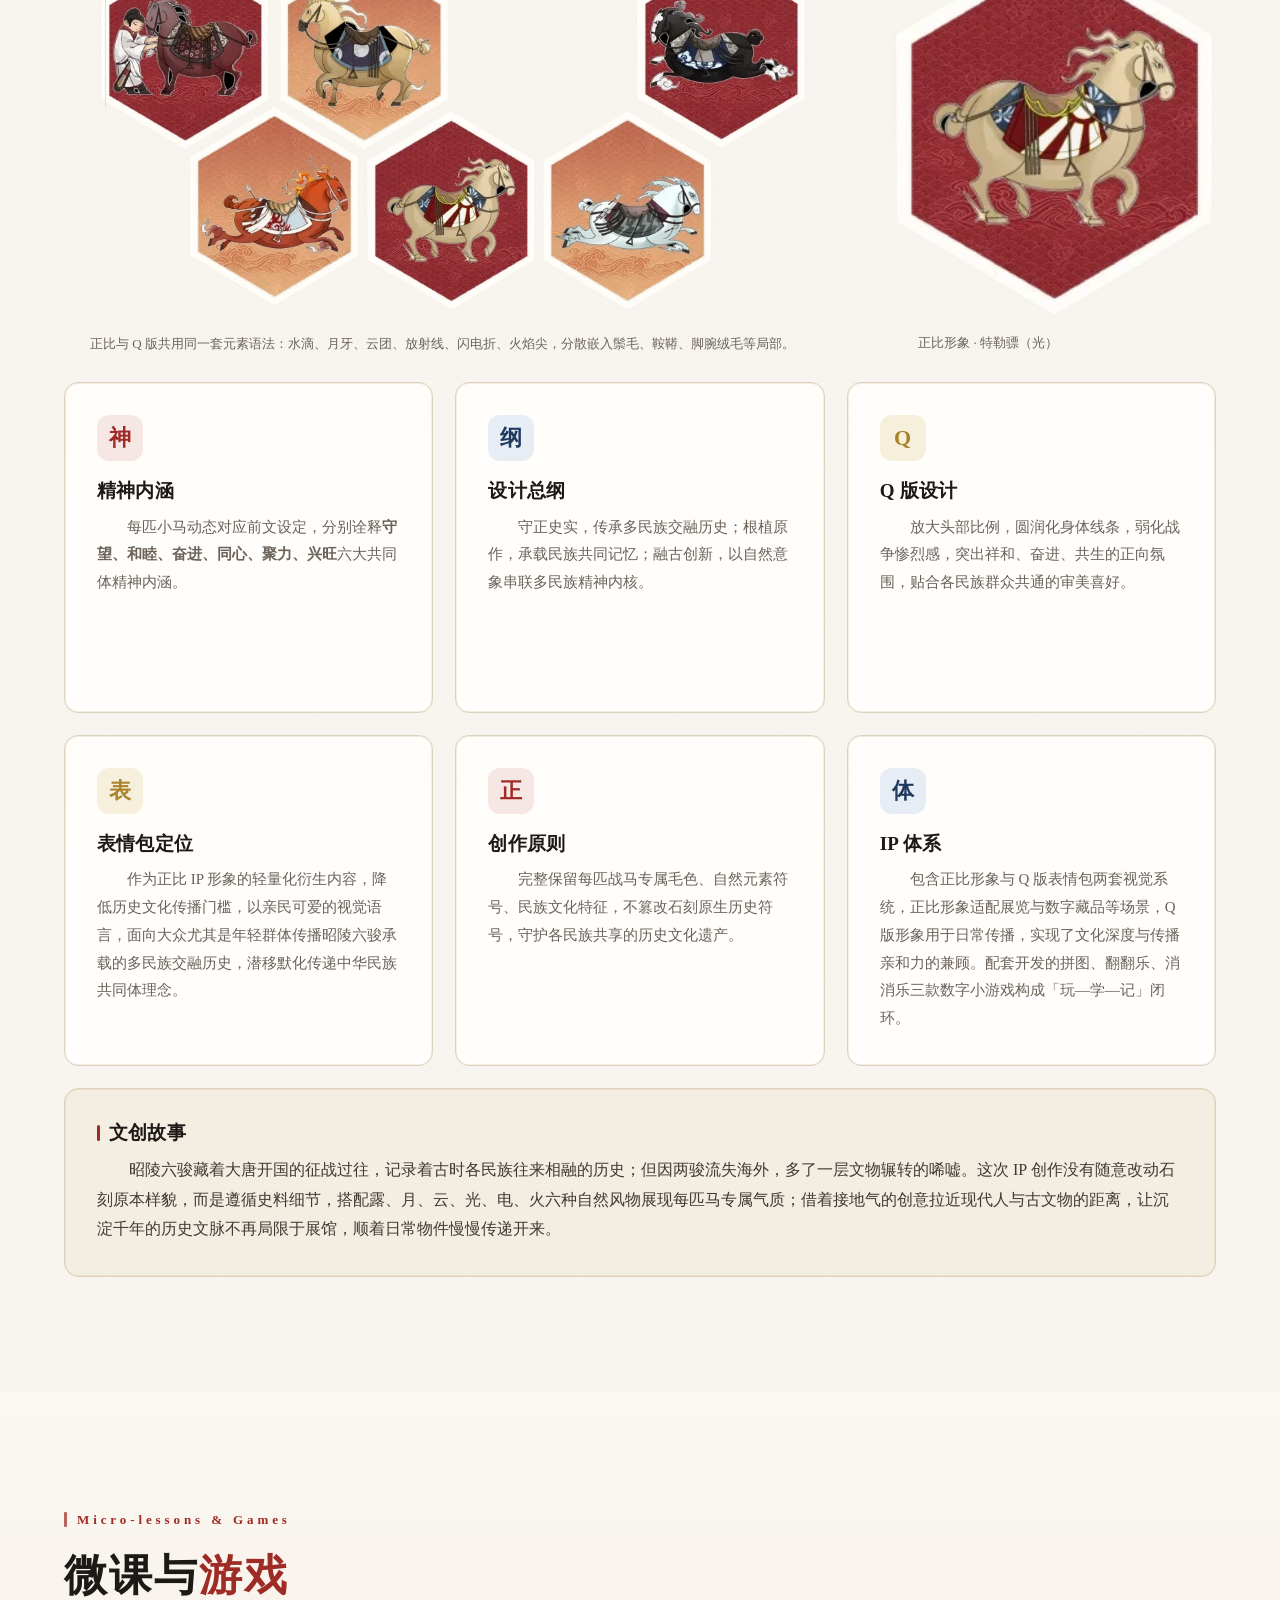
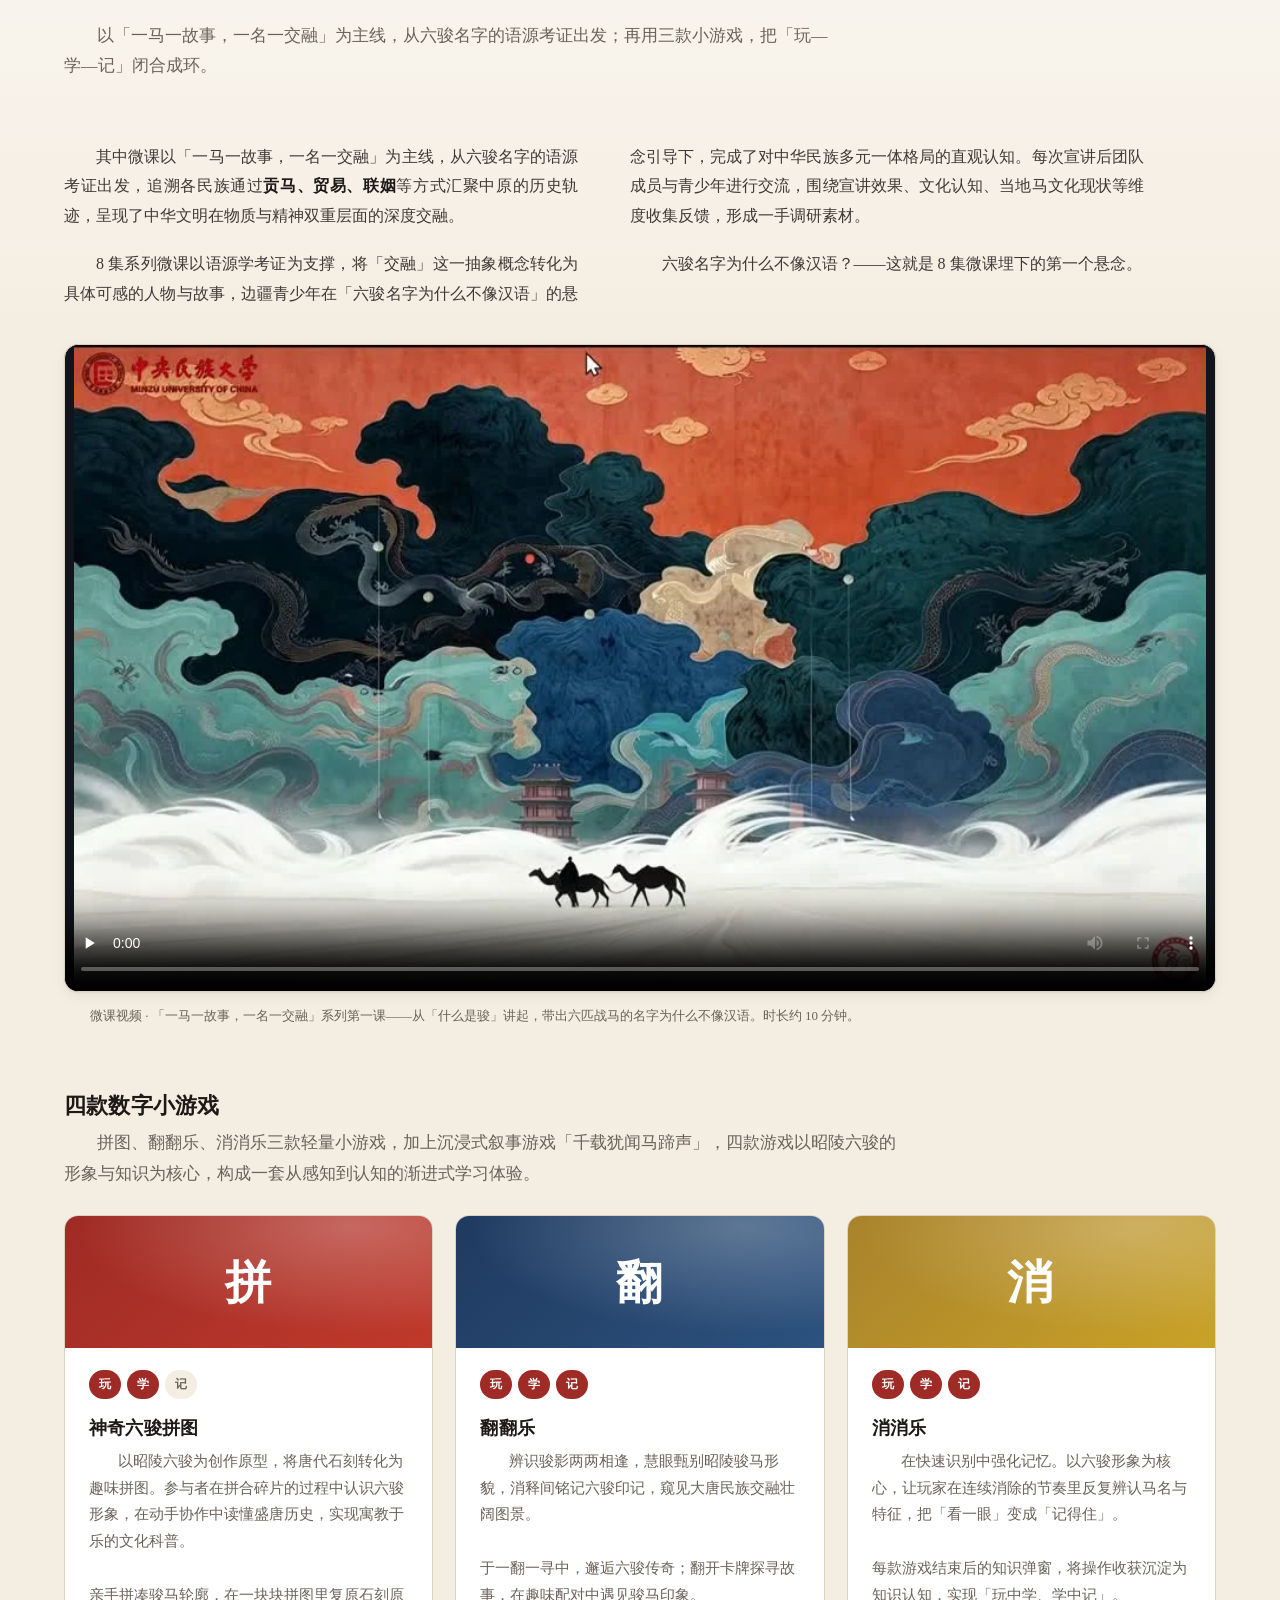
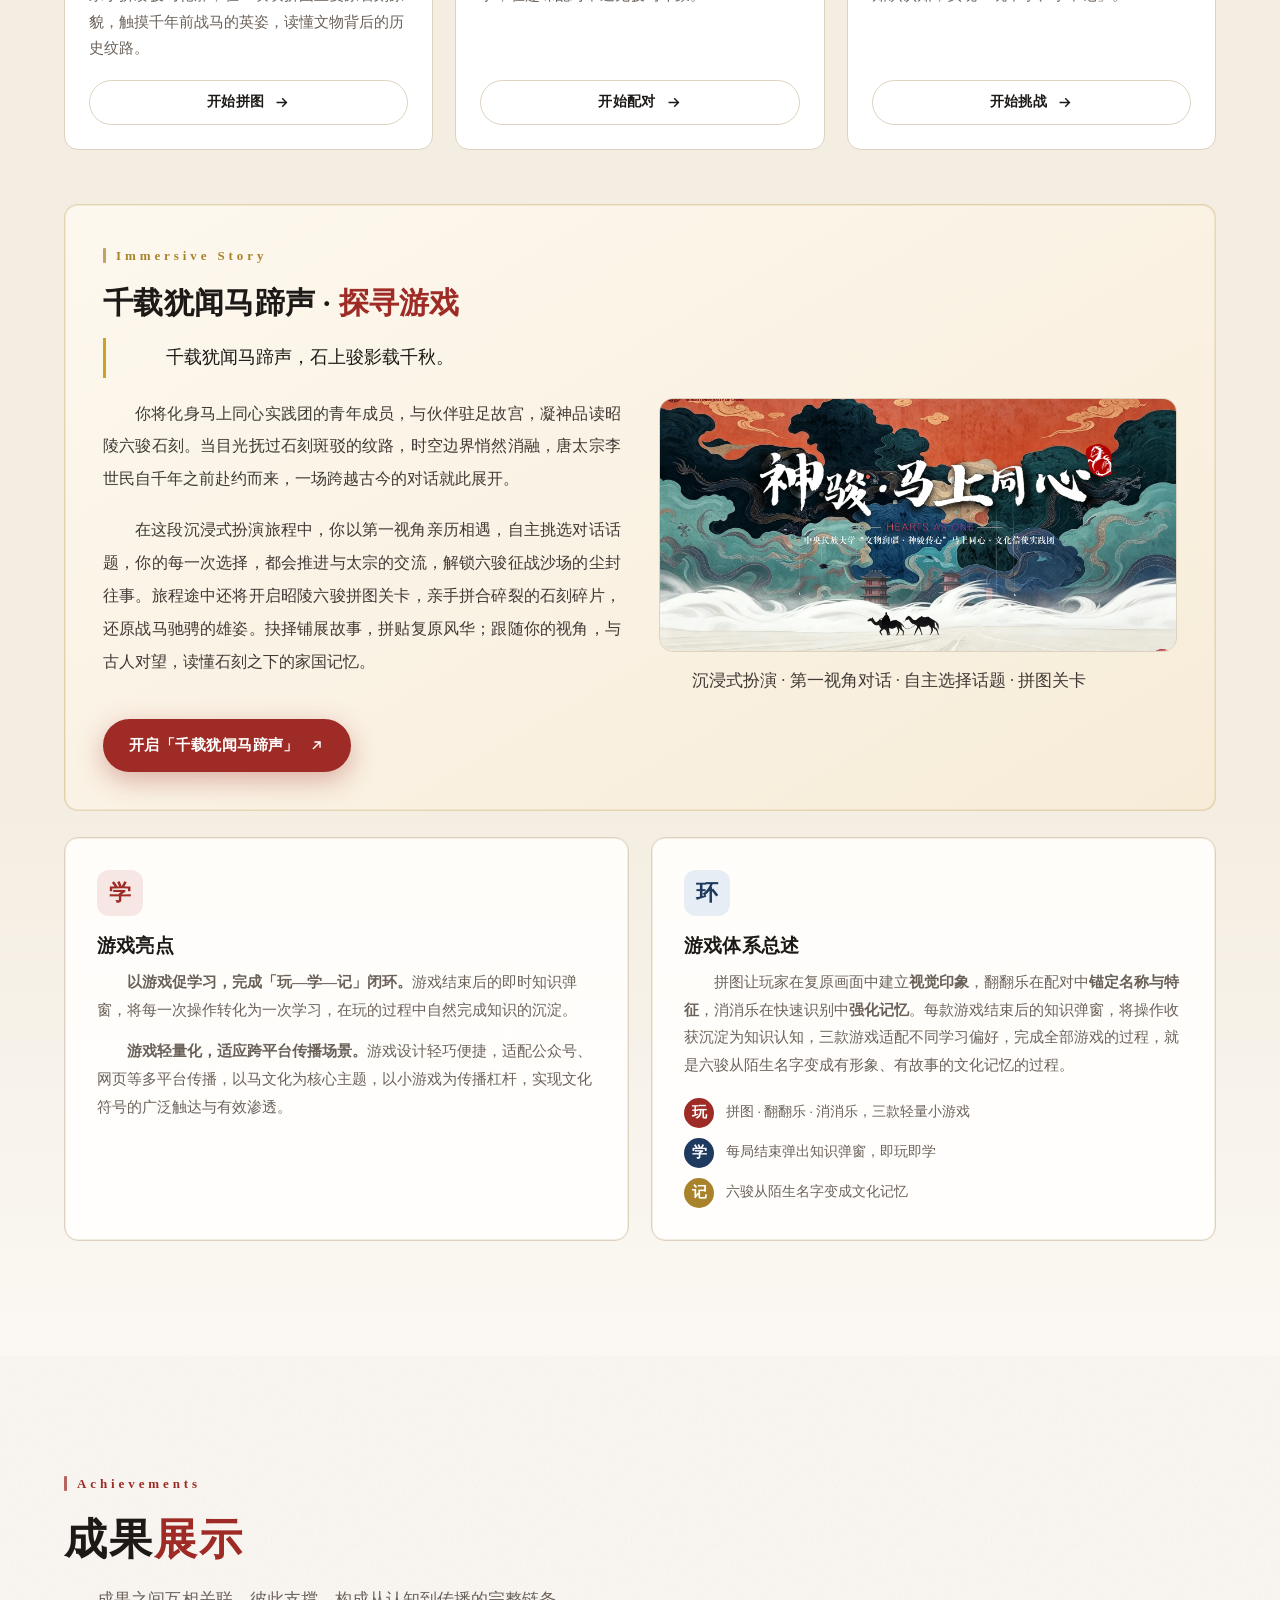
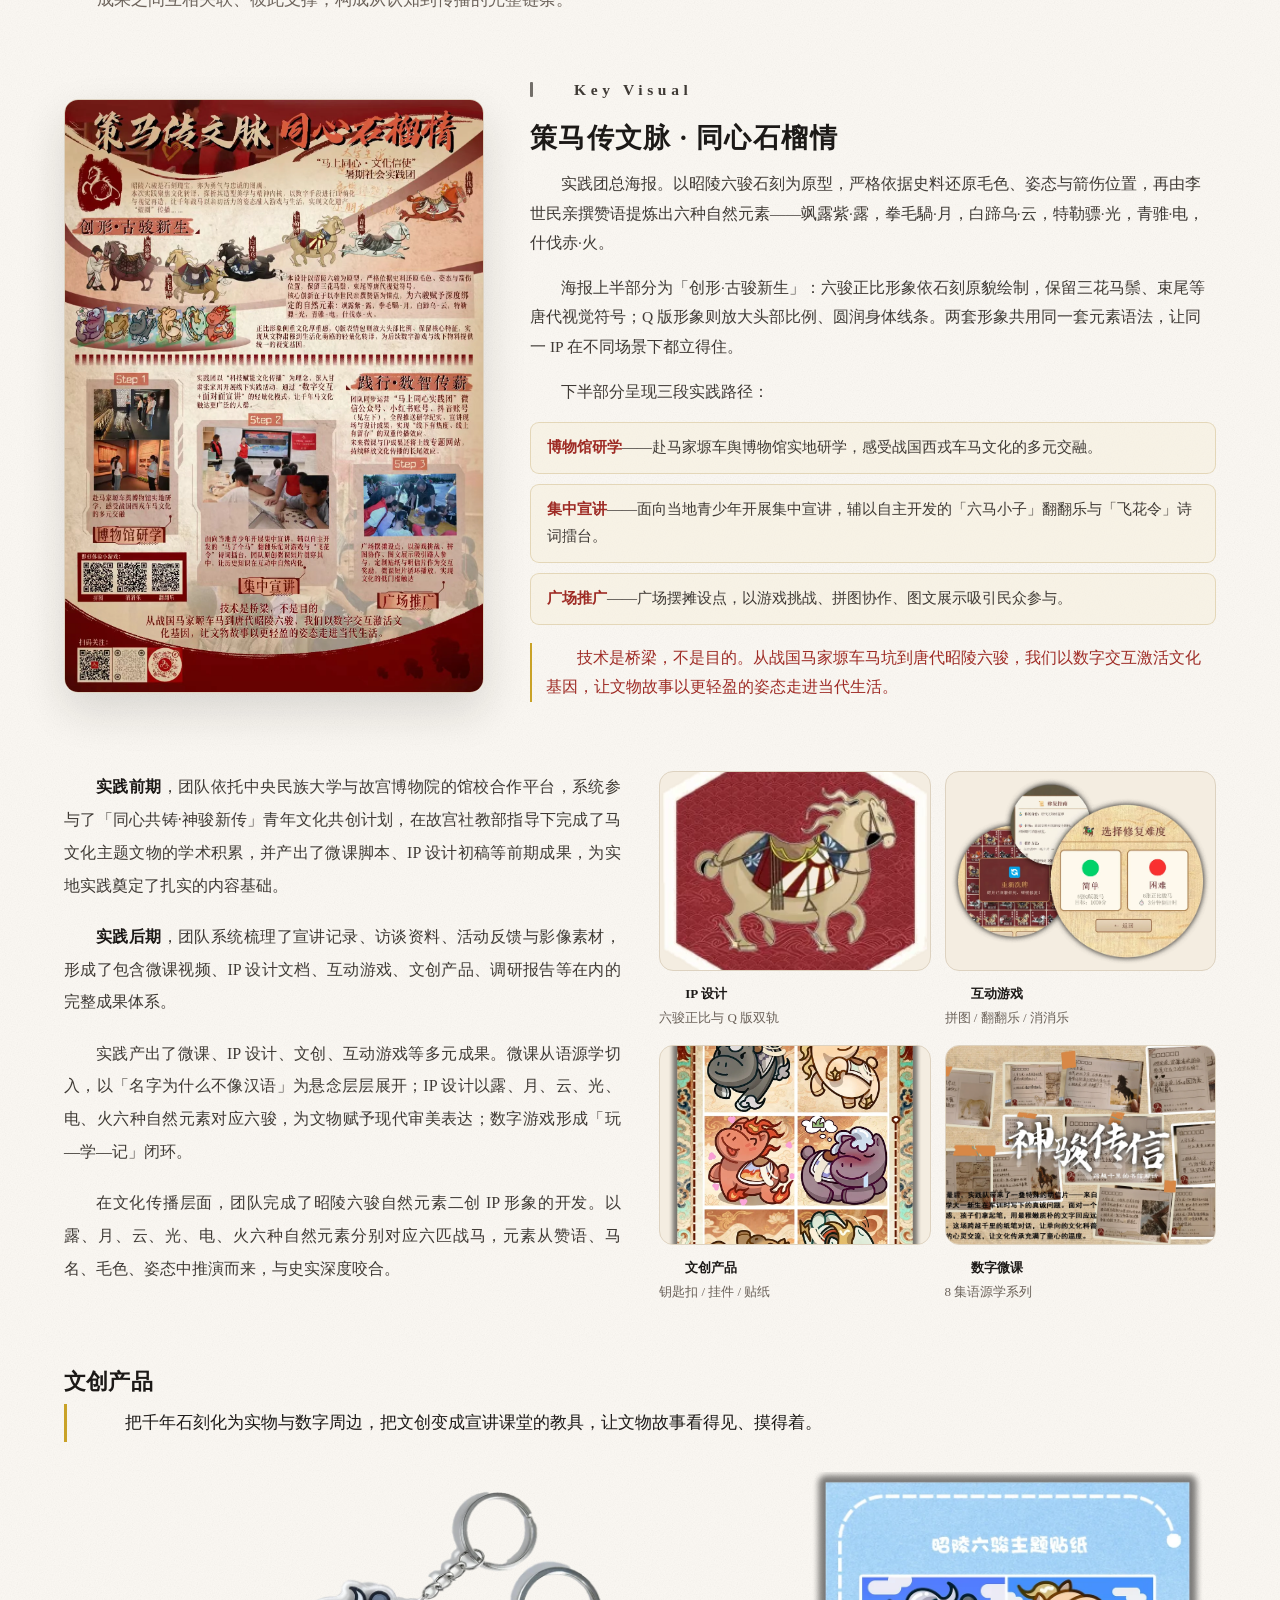
==== commit f6742b11: "feat(游戏): 三款小游戏内嵌为站内二级页面 - 新增 games/pintu.html、xiaoxiaole.html、fangfangle.html，返回按钮指向 ../index.html#" ====
--- a/index.html
+++ b/index.html
@@ -58,15 +58,16 @@
       <!-- 横向锁定图本身已含「马上同心社会实践团」字样，故不再重复旁边的品牌文字 -->
       <img src="assets/img/nav-logo.png" alt="马上同心社会实践团" width="221" height="36" style="width:auto;height:36px;border-radius:0;box-shadow:none">
     </a>
-<nav class="nav__links" id="navLinks" aria-label="主导航">
-  <a href="#top">首页</a>
-  <a href="#overview">内容一览</a>
-  <a href="#team">团队概览</a>
-  <a href="#background">实践背景</a>
-  <a href="#culture">文化溯源</a>
-  <a href="#achievement">成果展示</a>
-  <a href="#outlook">总结展望</a>
-</nav>
+    <nav class="nav__links" id="navLinks" aria-label="主导航">
+      <a href="#top">首页</a>
+      <a href="#team">团队概览</a>
+      <a href="#background">实践背景</a>
+      <a href="#ip">文化IP溯源</a>
+      <a href="#course">微课与游戏</a>
+      <a href="#achievement">成果展示</a>
+      <a href="#video">影像纪实</a>
+      <a href="#outlook">总结展望</a>
+    </nav>
     <button class="nav__toggle" id="navToggle" aria-label="展开导航菜单" aria-expanded="false" aria-controls="navLinks"><span></span></button>
   </div>
 </header>
@@ -88,137 +89,16 @@
 </section>
 
 <!-- ==================== 数据条 ==================== -->
-<section id="overview" class="section section-overview" aria-label="内容概览">
+<section class="stats" aria-label="实践数据概览">
   <div class="container">
-    <h2 class="section-title">内容概览</h2>
-
-    <!-- 六骏翻转卡 -->
-    <div class="flip-cards">
-      <div class="flip-card" data-sound="lu">
-        <div class="flip-inner">
-          <div class="flip-front">
-            <img src="assets/img/horses/stone-saluzi.webp" alt="飒露紫石刻">
-            <p>石刻形象</p>
-          </div>
-          <div class="flip-back">
-            <img src="assets/img/horses/saluzi.webp" alt="飒露紫IP">
-            <h4>飒露紫 · 露</h4>
-            <p>将军拔箭救驾，石刻唯一刻着人像</p>
-          </div>
-        </div>
-      </div>
-      <div class="flip-card" data-sound="yue">
-        <div class="flip-inner">
-          <div class="flip-front">
-            <img src="assets/img/horses/stone-quanmaogua.webp" alt="拳毛騧石刻">
-            <p>石刻形象</p>
-          </div>
-          <div class="flip-back">
-            <img src="assets/img/horses/quanmaogua.webp" alt="拳毛騧IP">
-            <h4>拳毛騧 · 月</h4>
-            <p>身中九箭未倒，卷毛如月光漫散</p>
-          </div>
-        </div>
-      </div>
-      <div class="flip-card" data-sound="yun">
-        <div class="flip-inner">
-          <div class="flip-front">
-            <img src="assets/img/horses/stone-baitiwu.webp" alt="白蹄乌石刻">
-            <p>石刻形象</p>
-          </div>
-          <div class="flip-back">
-            <img src="assets/img/horses/baitiwu.webp" alt="白蹄乌IP">
-            <h4>白蹄乌 · 云</h4>
-            <p>全身黑色，四蹄雪白，追风逐野</p>
-          </div>
-        </div>
-      </div>
-      <div class="flip-card" data-sound="guang">
-        <div class="flip-inner">
-          <div class="flip-front">
-            <img src="assets/img/horses/stone-telebiao.webp" alt="特勒骠石刻">
-            <p>石刻形象</p>
-          </div>
-          <div class="flip-back">
-            <img src="assets/img/horses/telebiao.webp" alt="特勒骠IP">
-            <h4>特勒骠 · 光</h4>
-            <p>黄白相间，大宛汗血，鎏金光泽</p>
-          </div>
-        </div>
-      </div>
-      <div class="flip-card" data-sound="dian">
-        <div class="flip-inner">
-          <div class="flip-front">
-            <img src="assets/img/horses/stone-qingzhui.webp" alt="青骓石刻">
-            <p>石刻形象</p>
-          </div>
-          <div class="flip-back">
-            <img src="assets/img/horses/qingzhui.webp" alt="青骓IP">
-            <h4>青骓 · 电</h4>
-            <p>青白战马，冲锋如风，身中五箭</p>
-          </div>
-        </div>
-      </div>
-      <div class="flip-card" data-sound="huo">
-        <div class="flip-inner">
-          <div class="flip-front">
-            <img src="assets/img/horses/stone-shifachi.webp" alt="什伐赤石刻">
-            <p>石刻形象</p>
-          </div>
-          <div class="flip-back">
-            <img src="assets/img/horses/shifachi.webp" alt="什伐赤IP">
-            <h4>什伐赤 · 火</h4>
-            <p>纯红波斯马，浴火冲锋，臀部五箭</p>
-          </div>
-        </div>
-      </div>
-    </div>
-
-    <!-- 实践路线交互图 -->
-    <div class="route-map">
-      <svg viewBox="0 0 1000 300" class="route-svg">
-        <path d="M 100 150 Q 250 80, 400 150 T 700 150 T 900 150"
-              fill="none" stroke="#A63A2E" stroke-width="4" stroke-dasharray="8 6"/>
-        <circle cx="100" cy="150" r="16" fill="#C9372C" data-id="beijing"/>
-        <circle cx="400" cy="150" r="16" fill="#C9372C" data-id="xian"/>
-        <circle cx="700" cy="150" r="16" fill="#C9372C" data-id="tianshui"/>
-        <circle cx="900" cy="150" r="16" fill="#C9372C" data-id="zhangjiachuan"/>
-      </svg>
-      <div class="route-labels">
-        <span>北京·故宫</span>
-        <span>西安·碑林</span>
-        <span>天水·张家川</span>
-        <span>张家川·实践地</span>
-      </div>
-      <div id="route-detail" class="route-detail"></div>
-    </div>
-
-    <!-- 数据条跳动 -->
-    <div class="data-bar">
-      <div class="data-item">
-        <span class="data-num" data-target="12">0</span>
-        <span class="data-unit">幅</span>
-        <p>IP设计图</p>
-      </div>
-      <div class="data-item">
-        <span class="data-num" data-target="56">0</span>
-        <span class="data-unit">份</span>
-        <p>青少年书信</p>
-      </div>
-      <div class="data-item">
-        <span class="data-num" data-target="500">0</span>
-        <span class="data-unit">人次</span>
-        <p>活动参与</p>
-      </div>
-      <div class="data-item">
-        <span class="data-num" data-target="8">0</span>
-        <span class="data-unit">集</span>
-        <p>系列微课</p>
-      </div>
-    </div>
-  </div>
-</section>
-  
+    <div class="stats__grid">
+      <div class="stat" data-reveal><div class="stat__num">9</div><div class="stat__label">团队成员</div></div>
+      <div class="stat" data-reveal><div class="stat__num">8</div><div class="stat__label">集系列微课</div></div>
+      <div class="stat" data-reveal><div class="stat__num">3</div><div class="stat__label">款互动游戏</div></div>
+      <div class="stat" data-reveal><div class="stat__num">1300<sup>年</sup></div><div class="stat__label">六骏交融史</div></div>
+      <div class="stat" data-reveal><div class="stat__num">55<sup>件</sup></div><div class="stat__label">特展院藏书画</div></div>
+    </div>
+  </div>
 </section>
 
 <!-- ==================== 团队概览 ==================== -->
@@ -760,8 +640,8 @@
           <div class="game__steps"><span class="step step--on">玩</span><span class="step step--on">学</span><span class="step">记</span></div>
           <h4 class="game__title">神奇六骏拼图</h4>
           <p class="game__text">以昭陵六骏为创作原型，将唐代石刻转化为趣味拼图。参与者在拼合碎片的过程中认识六骏形象，在动手协作中读懂盛唐历史，实现寓教于乐的文化科普。<br><br>亲手拼凑骏马轮廓，在一块块拼图里复原石刻原貌，触摸千年前战马的英姿，读懂文物背后的历史纹路。</p>
-          <a class="btn btn--line btn--sm" href="https://animated-eclair-f81f93.netlify.app" target="_blank" rel="noopener">开始拼图
-            <svg viewBox="0 0 24 24" fill="none" stroke="currentColor" stroke-width="2" aria-hidden="true"><path d="M7 17 17 7M9 7h8v8"/></svg>
+          <a class="btn btn--line btn--sm" href="games/pintu.html">开始拼图
+            <svg viewBox="0 0 24 24" fill="none" stroke="currentColor" stroke-width="2" aria-hidden="true"><path d="M5 12h14M13 6l6 6-6 6"/></svg>
           </a>
         </div>
       </article>
@@ -772,8 +652,8 @@
           <div class="game__steps"><span class="step step--on">玩</span><span class="step step--on">学</span><span class="step step--on">记</span></div>
           <h4 class="game__title">翻翻乐</h4>
           <p class="game__text">辨识骏影两两相逢，慧眼甄别昭陵骏马形貌，消释间铭记六骏印记，窥见大唐民族交融壮阔图景。<br><br>于一翻一寻中，邂逅六骏传奇；翻开卡牌探寻故事，在趣味配对中遇见骏马印象。</p>
-          <a class="btn btn--line btn--sm" href="https://incandescent-malasada-6bcb5f.netlify.app" target="_blank" rel="noopener">开始配对
-            <svg viewBox="0 0 24 24" fill="none" stroke="currentColor" stroke-width="2" aria-hidden="true"><path d="M7 17 17 7M9 7h8v8"/></svg>
+          <a class="btn btn--line btn--sm" href="games/fangfangle.html">开始配对
+            <svg viewBox="0 0 24 24" fill="none" stroke="currentColor" stroke-width="2" aria-hidden="true"><path d="M5 12h14M13 6l6 6-6 6"/></svg>
           </a>
         </div>
       </article>
@@ -784,8 +664,8 @@
           <div class="game__steps"><span class="step step--on">玩</span><span class="step step--on">学</span><span class="step step--on">记</span></div>
           <h4 class="game__title">消消乐</h4>
           <p class="game__text">在快速识别中强化记忆。以六骏形象为核心，让玩家在连续消除的节奏里反复辨认马名与特征，把「看一眼」变成「记得住」。<br><br>每款游戏结束后的知识弹窗，将操作收获沉淀为知识认知，实现「玩中学、学中记」。</p>
-          <a class="btn btn--line btn--sm" href="https://bucolic-gecko-4d2dc2.netlify.app" target="_blank" rel="noopener">开始挑战
-            <svg viewBox="0 0 24 24" fill="none" stroke="currentColor" stroke-width="2" aria-hidden="true"><path d="M7 17 17 7M9 7h8v8"/></svg>
+          <a class="btn btn--line btn--sm" href="games/xiaoxiaole.html">开始挑战
+            <svg viewBox="0 0 24 24" fill="none" stroke="currentColor" stroke-width="2" aria-hidden="true"><path d="M5 12h14M13 6l6 6-6 6"/></svg>
           </a>
         </div>
       </article>
@@ -1257,9 +1137,9 @@
       <div>
         <h4>互动与传播</h4>
         <ul>
-          <li><a href="https://animated-eclair-f81f93.netlify.app" target="_blank" rel="noopener">神奇六骏拼图 ↗</a></li>
-          <li><a href="https://incandescent-malasada-6bcb5f.netlify.app" target="_blank" rel="noopener">翻翻乐 ↗</a></li>
-          <li><a href="https://bucolic-gecko-4d2dc2.netlify.app" target="_blank" rel="noopener">消消乐 ↗</a></li>
+          <li><a href="games/pintu.html">神奇六骏拼图</a></li>
+          <li><a href="games/fangfangle.html">翻翻乐</a></li>
+          <li><a href="games/xiaoxiaole.html">消消乐</a></li>
           <li><a href="https://fanciful-madeleine-e60730.netlify.app" target="_blank" rel="noopener">千载犹闻马蹄声 · 探寻游戏 ↗</a></li>
         </ul>
       </div>
--- a/assets/css/style.css
+++ b/assets/css/style.css
@@ -1027,3 +1027,171 @@
   .section { padding: 20px 0; break-inside: avoid; }
   body { font-size: 12pt; }
 }
+/* ========== 内容概览：翻转卡、路线图、数据条 ========== */
+
+/* 翻转卡 */
+.flip-cards {
+  display: grid;
+  grid-template-columns: repeat(6, 1fr);
+  gap: 16px;
+  margin-bottom: 60px;
+}
+
+.flip-card {
+  perspective: 1000px;
+  height: 220px;
+  cursor: pointer;
+}
+
+.flip-inner {
+  position: relative;
+  width: 100%;
+  height: 100%;
+  transform-style: preserve-3d;
+  transition: transform 0.8s cubic-bezier(0.4, 0.2, 0.2, 1);
+}
+
+.flip-card.flipped .flip-inner {
+  transform: rotateY(180deg);
+}
+
+.flip-front,
+.flip-back {
+  position: absolute;
+  width: 100%;
+  height: 100%;
+  backface-visibility: hidden;
+  border-radius: 10px;
+  overflow: hidden;
+  border: 1px solid #C9A96E;
+}
+
+.flip-front {
+  background: #2D4A3E;
+}
+
+.flip-front img {
+  width: 100%;
+  height: 80%;
+  object-fit: cover;
+}
+
+.flip-front p {
+  color: #F5F0E8;
+  font-size: 12px;
+  text-align: center;
+  padding: 6px;
+}
+
+.flip-back {
+  background: #F5F0E8;
+  transform: rotateY(180deg);
+  display: flex;
+  flex-direction: column;
+  align-items: center;
+  justify-content: center;
+  padding: 12px;
+}
+
+.flip-back img {
+  width: 70%;
+  height: 50%;
+  object-fit: contain;
+}
+
+.flip-back h4 {
+  font-family: "STLiti", "隶书", serif;
+  font-size: 16px;
+  color: #A63A2E;
+  margin: 8px 0 4px;
+}
+
+.flip-back p {
+  font-size: 12px;
+  color: #8C5A3C;
+  text-align: center;
+  line-height: 1.4;
+}
+
+/* 路线图 */
+.route-map {
+  position: relative;
+  margin-bottom: 60px;
+}
+
+.route-svg {
+  width: 100%;
+  height: 300px;
+}
+
+.route-svg circle {
+  cursor: pointer;
+  transition: r 0.3s ease, fill 0.3s ease;
+}
+
+.route-svg circle:hover {
+  r: 22;
+  fill: #C9A96E;
+}
+
+.route-labels {
+  display: flex;
+  justify-content: space-between;
+  padding: 0 6%;
+  font-size: 14px;
+  color: #8C5A3C;
+}
+
+.route-detail {
+  background: #F5F0E8;
+  border: 1px solid #C9A96E;
+  border-radius: 10px;
+  padding: 16px;
+  margin-top: 16px;
+  min-height: 80px;
+  font-size: 14px;
+  color: #2D4A3E;
+  line-height: 1.6;
+}
+
+/* 数据条 */
+.data-bar {
+  display: grid;
+  grid-template-columns: repeat(4, 1fr);
+  gap: 24px;
+  margin-bottom: 60px;
+  text-align: center;
+}
+
+.data-item {
+  background: #F5F0E8;
+  border: 2px solid #C9A96E;
+  border-radius: 12px;
+  padding: 24px 12px;
+}
+
+.data-num {
+  font-family: "STLiti", "隶书", serif;
+  font-size: 42px;
+  color: #A63A2E;
+  font-weight: bold;
+}
+
+.data-unit {
+  font-size: 16px;
+  color: #8C5A3C;
+  margin-left: 4px;
+}
+
+.data-item p {
+  margin-top: 8px;
+  font-size: 14px;
+  color: #2D4A3E;
+}
+
+/* 移动端适配 */
+@media (max-width: 768px) {
+  .flip-cards { grid-template-columns: repeat(2, 1fr); }
+  .data-bar { grid-template-columns: repeat(2, 1fr); }
+  .route-labels { font-size: 12px; }
+}
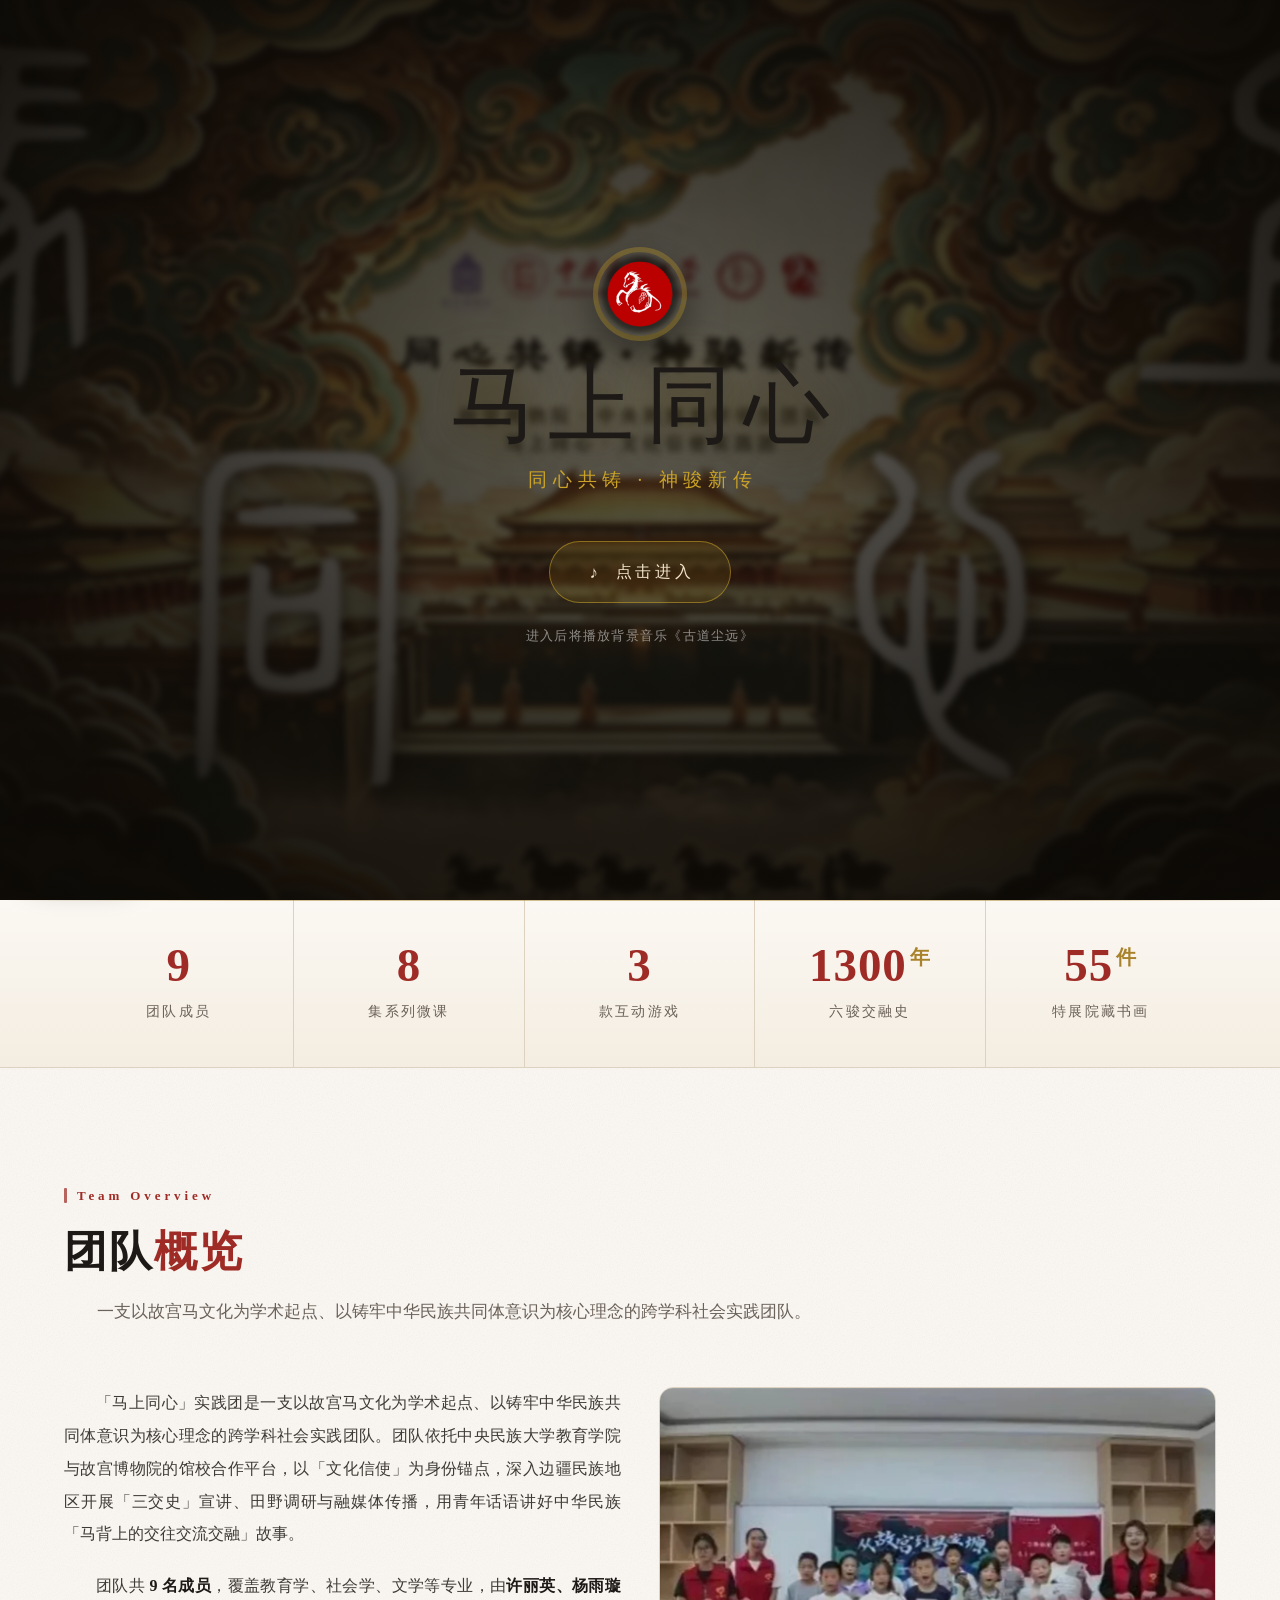
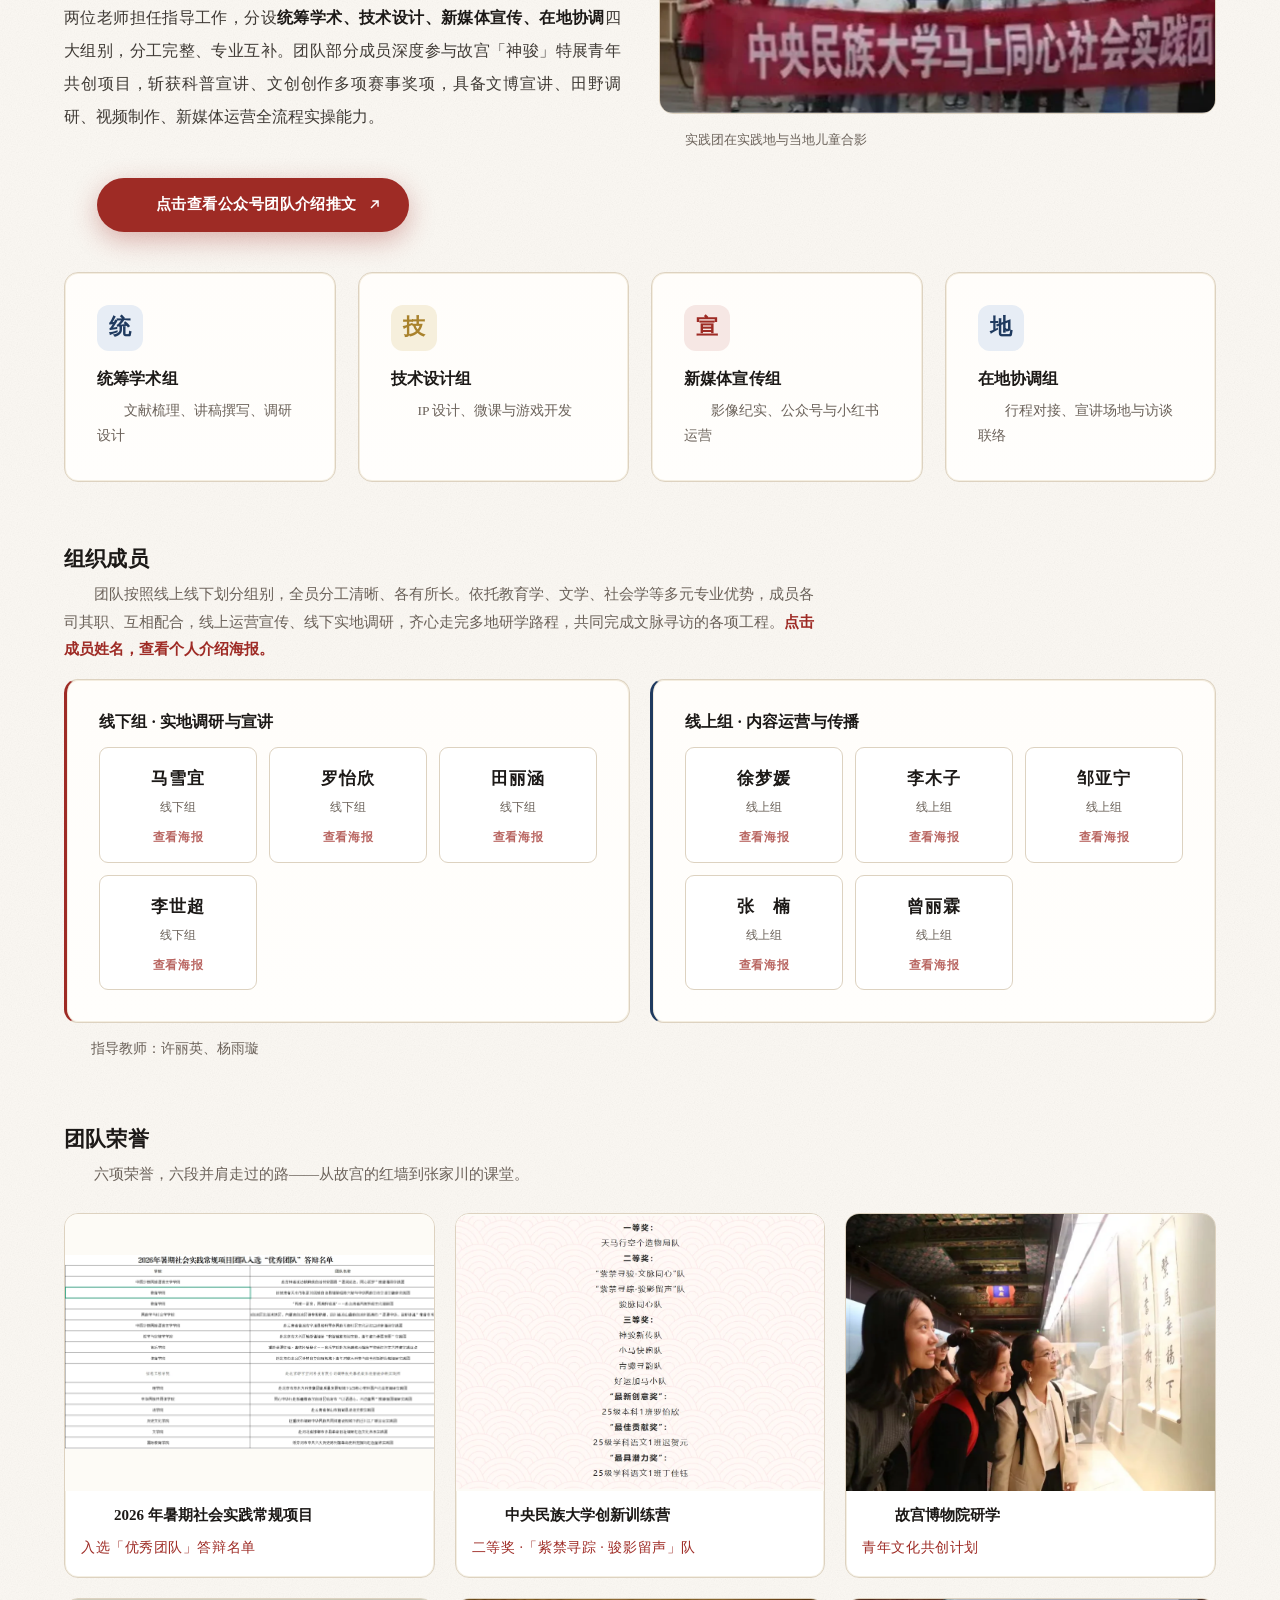
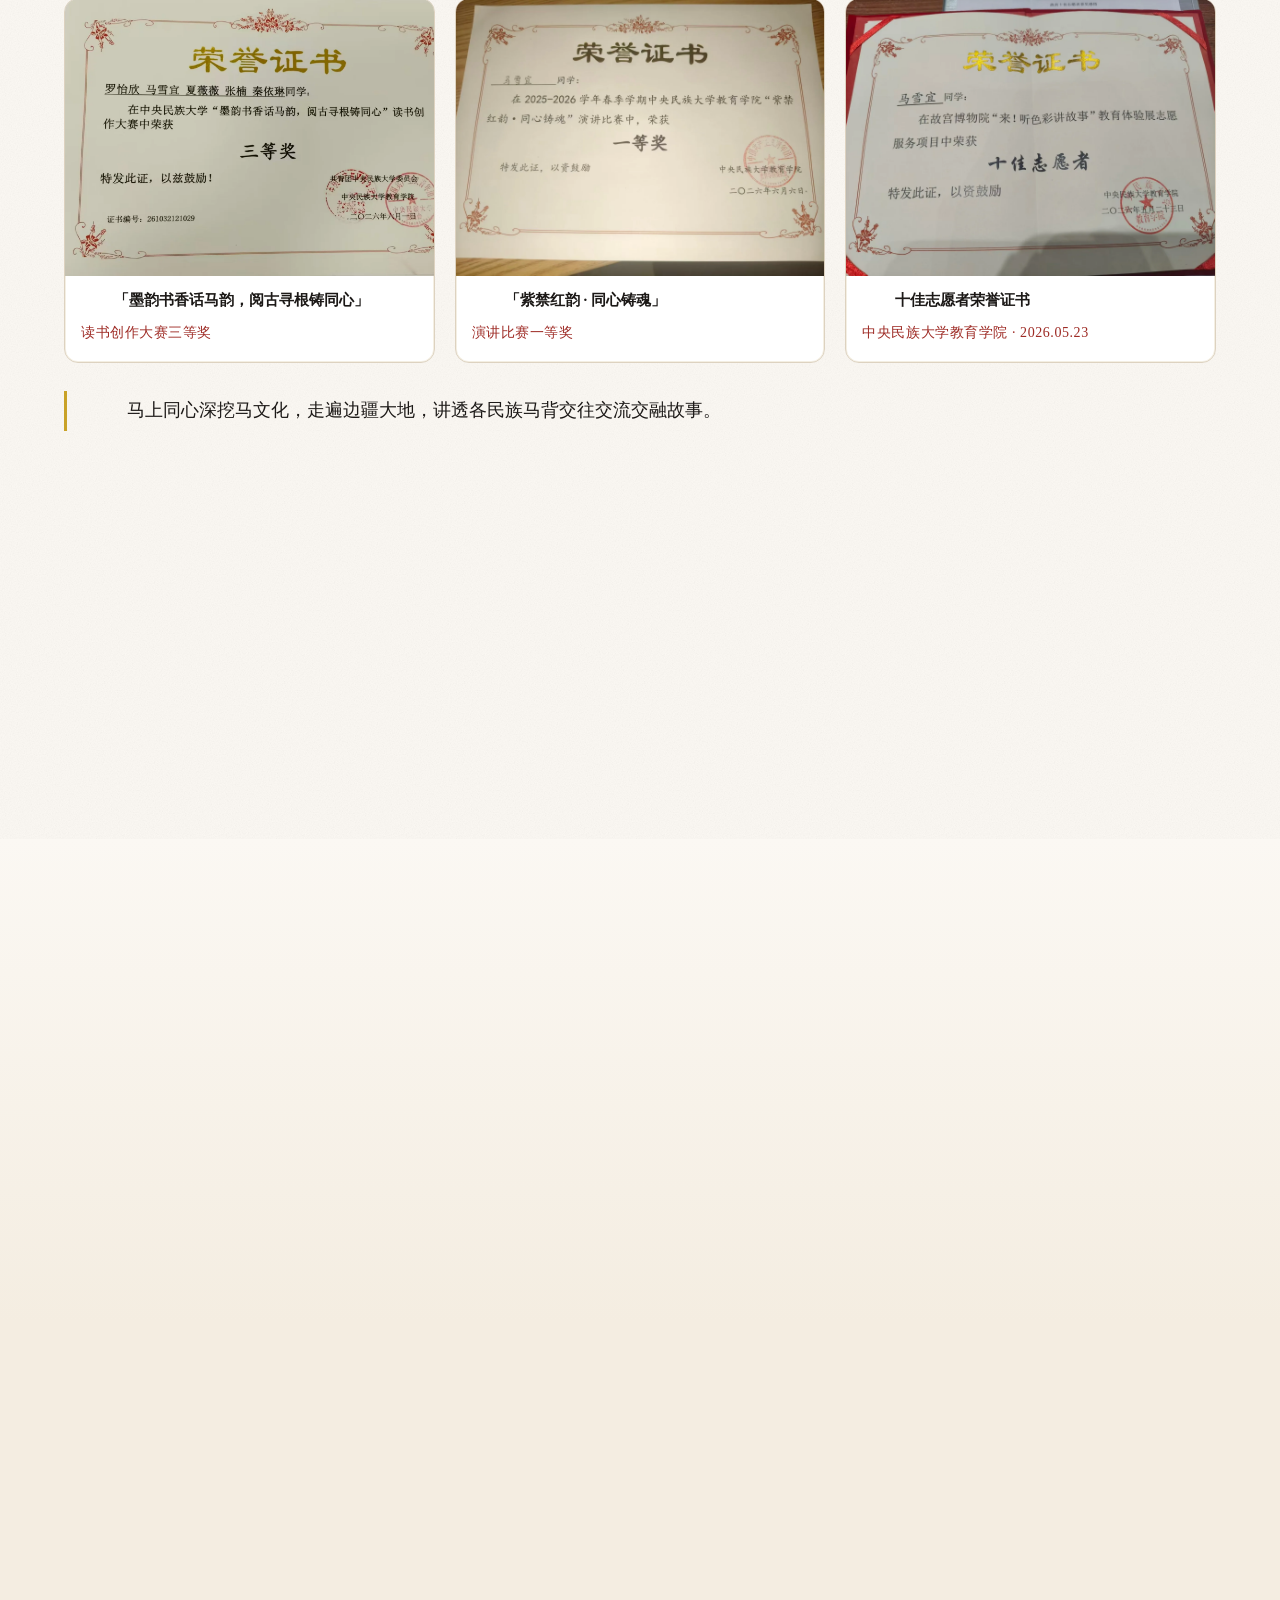
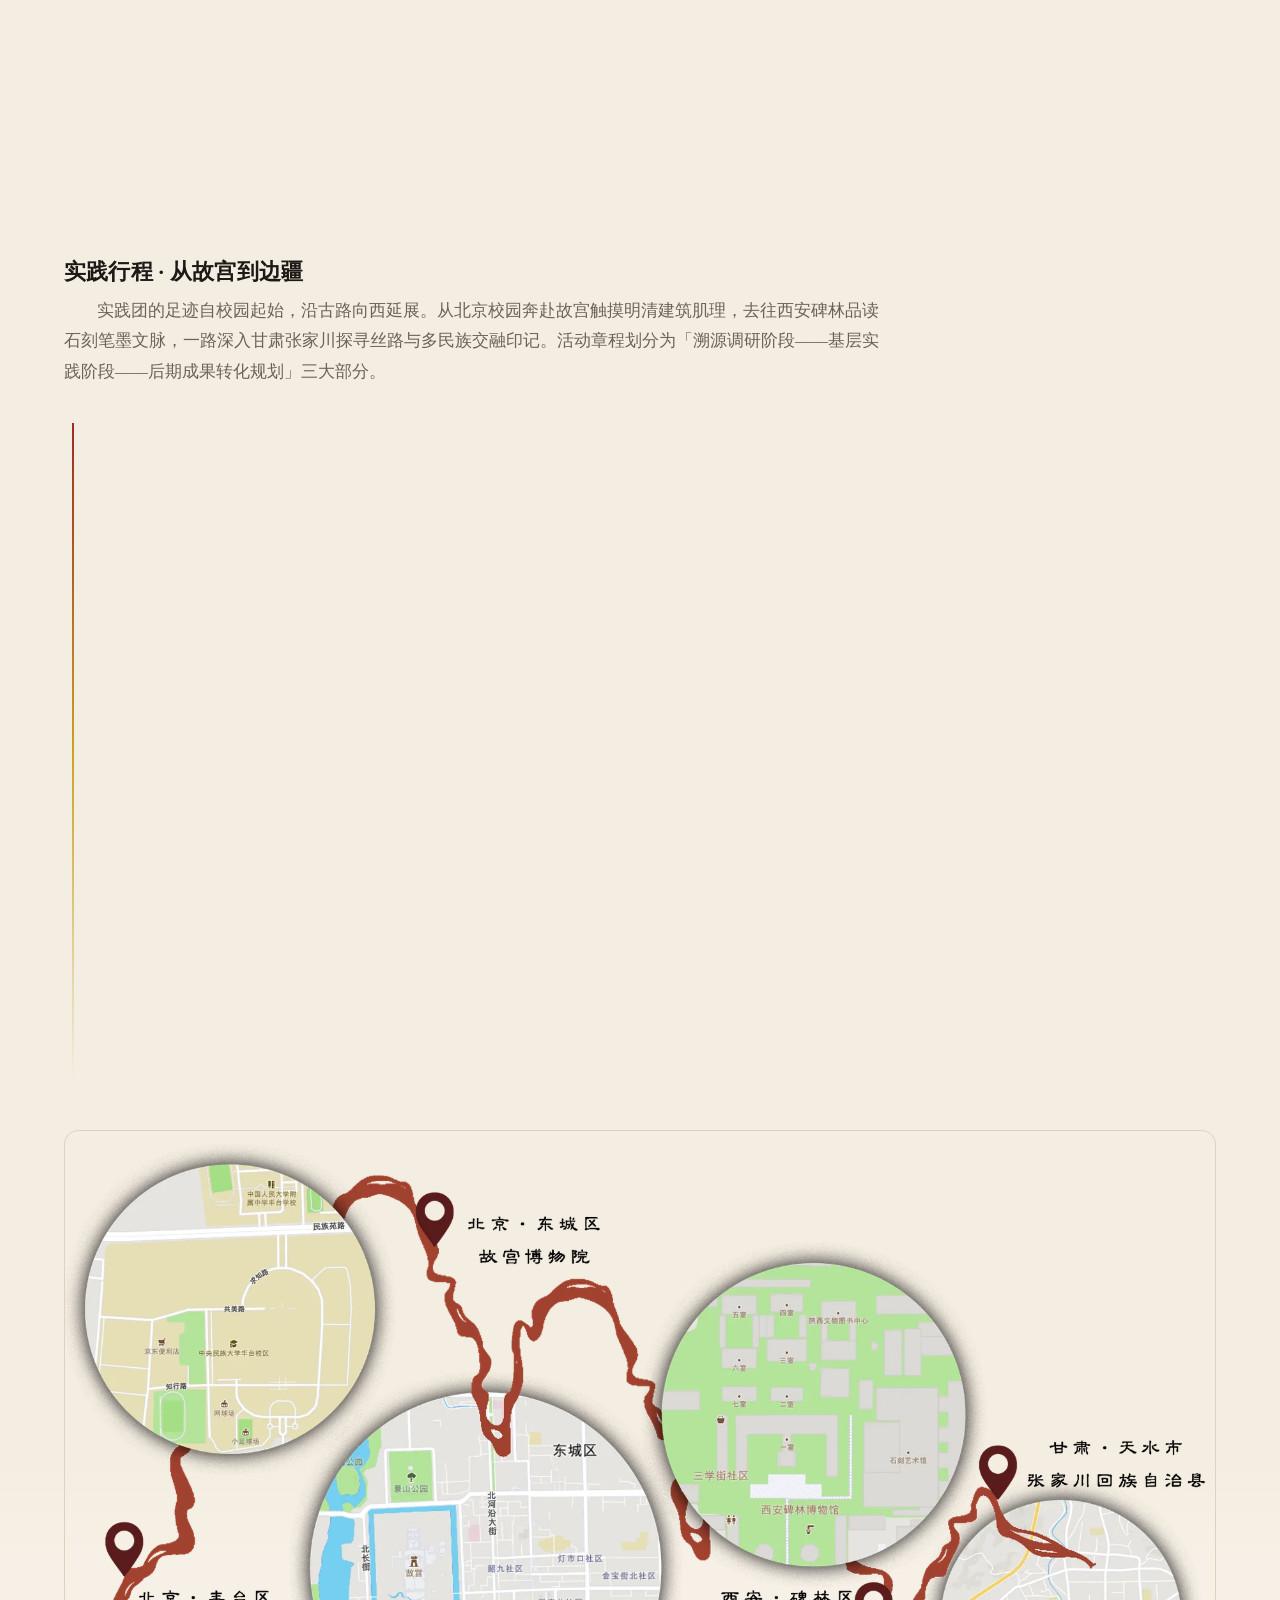
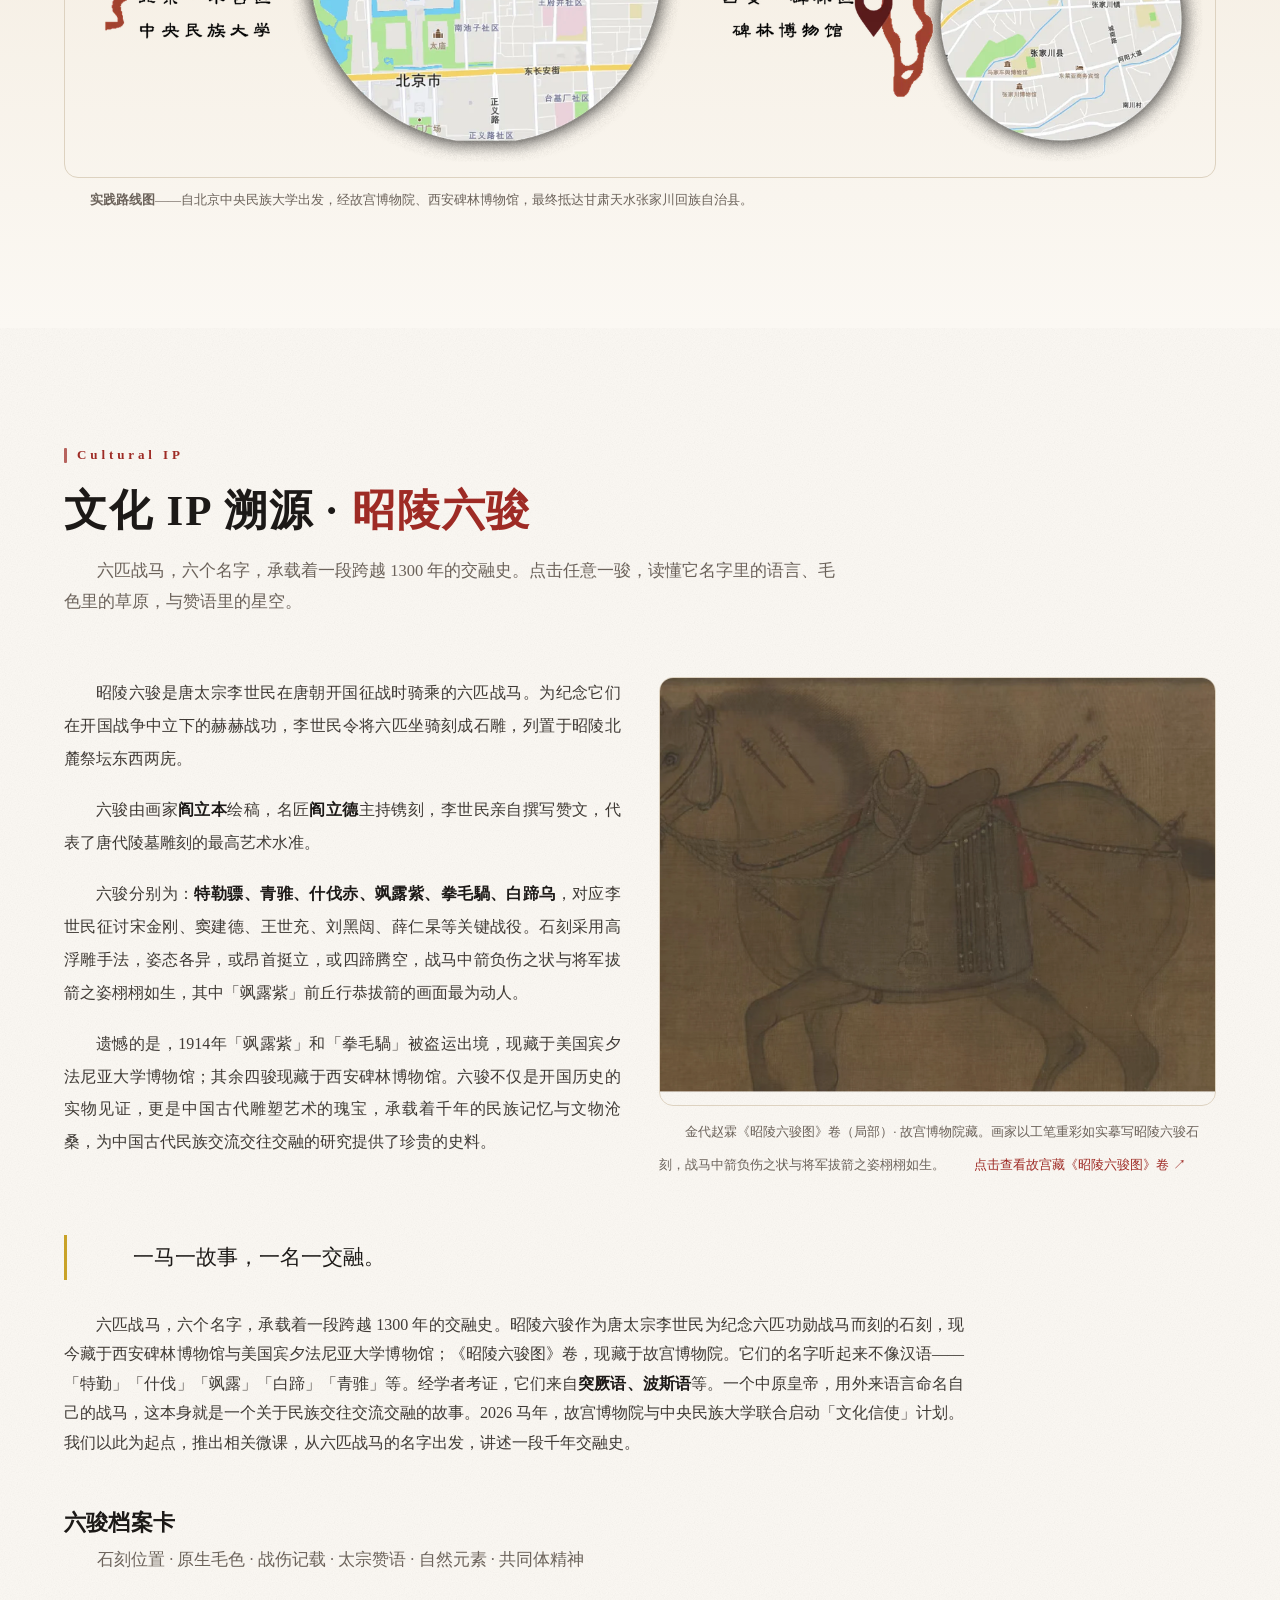
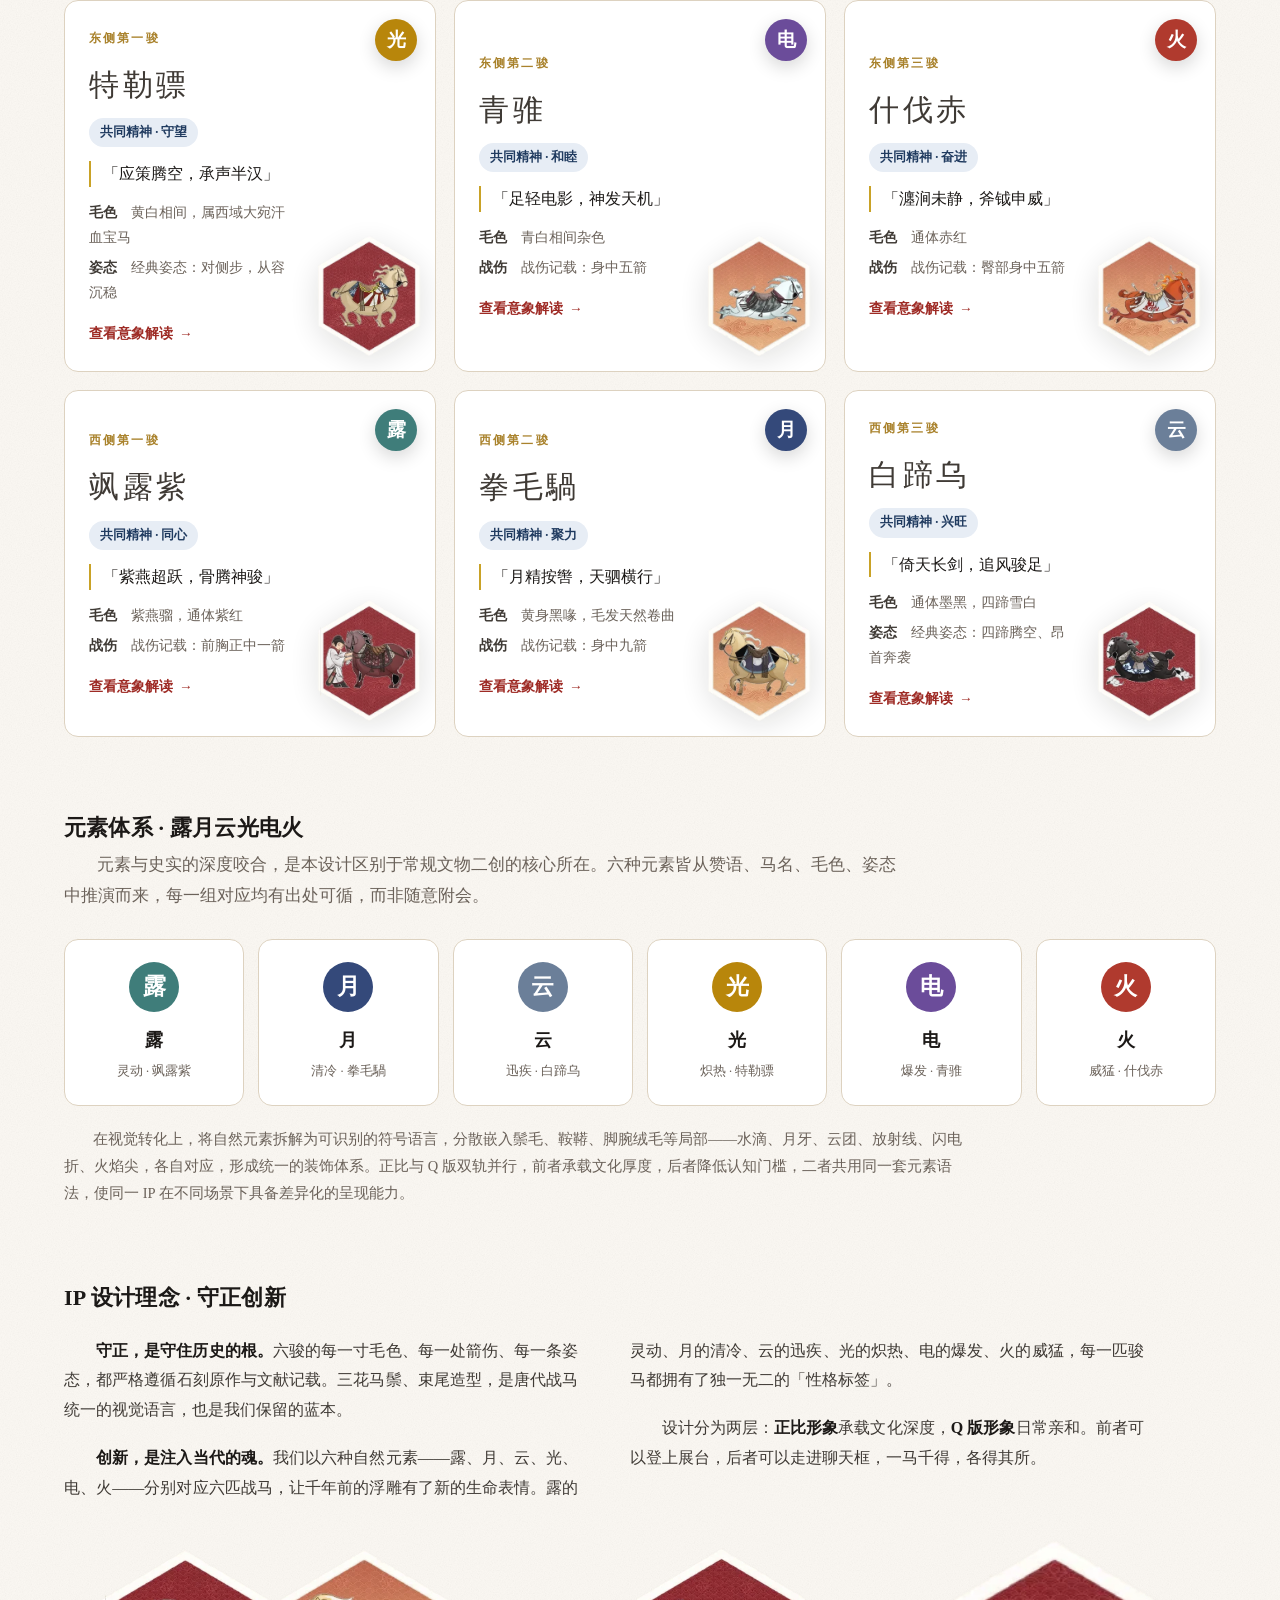
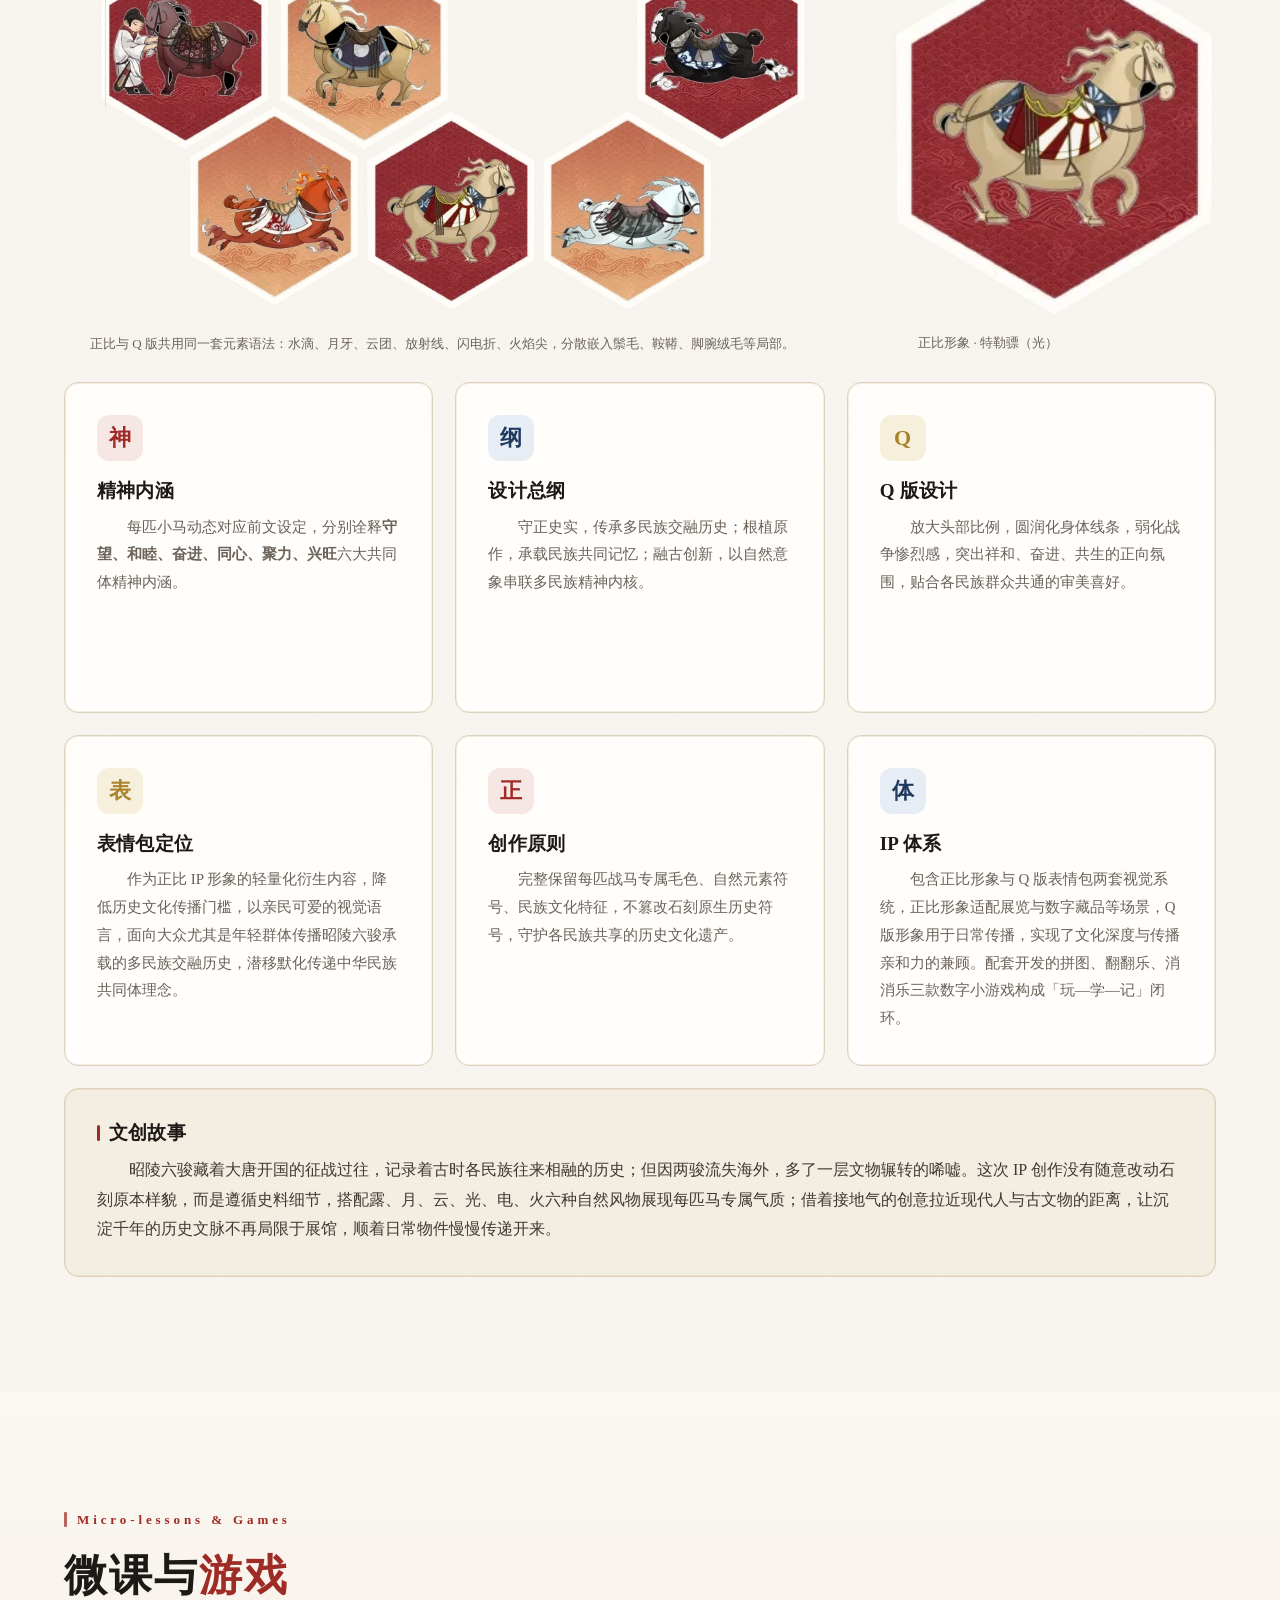
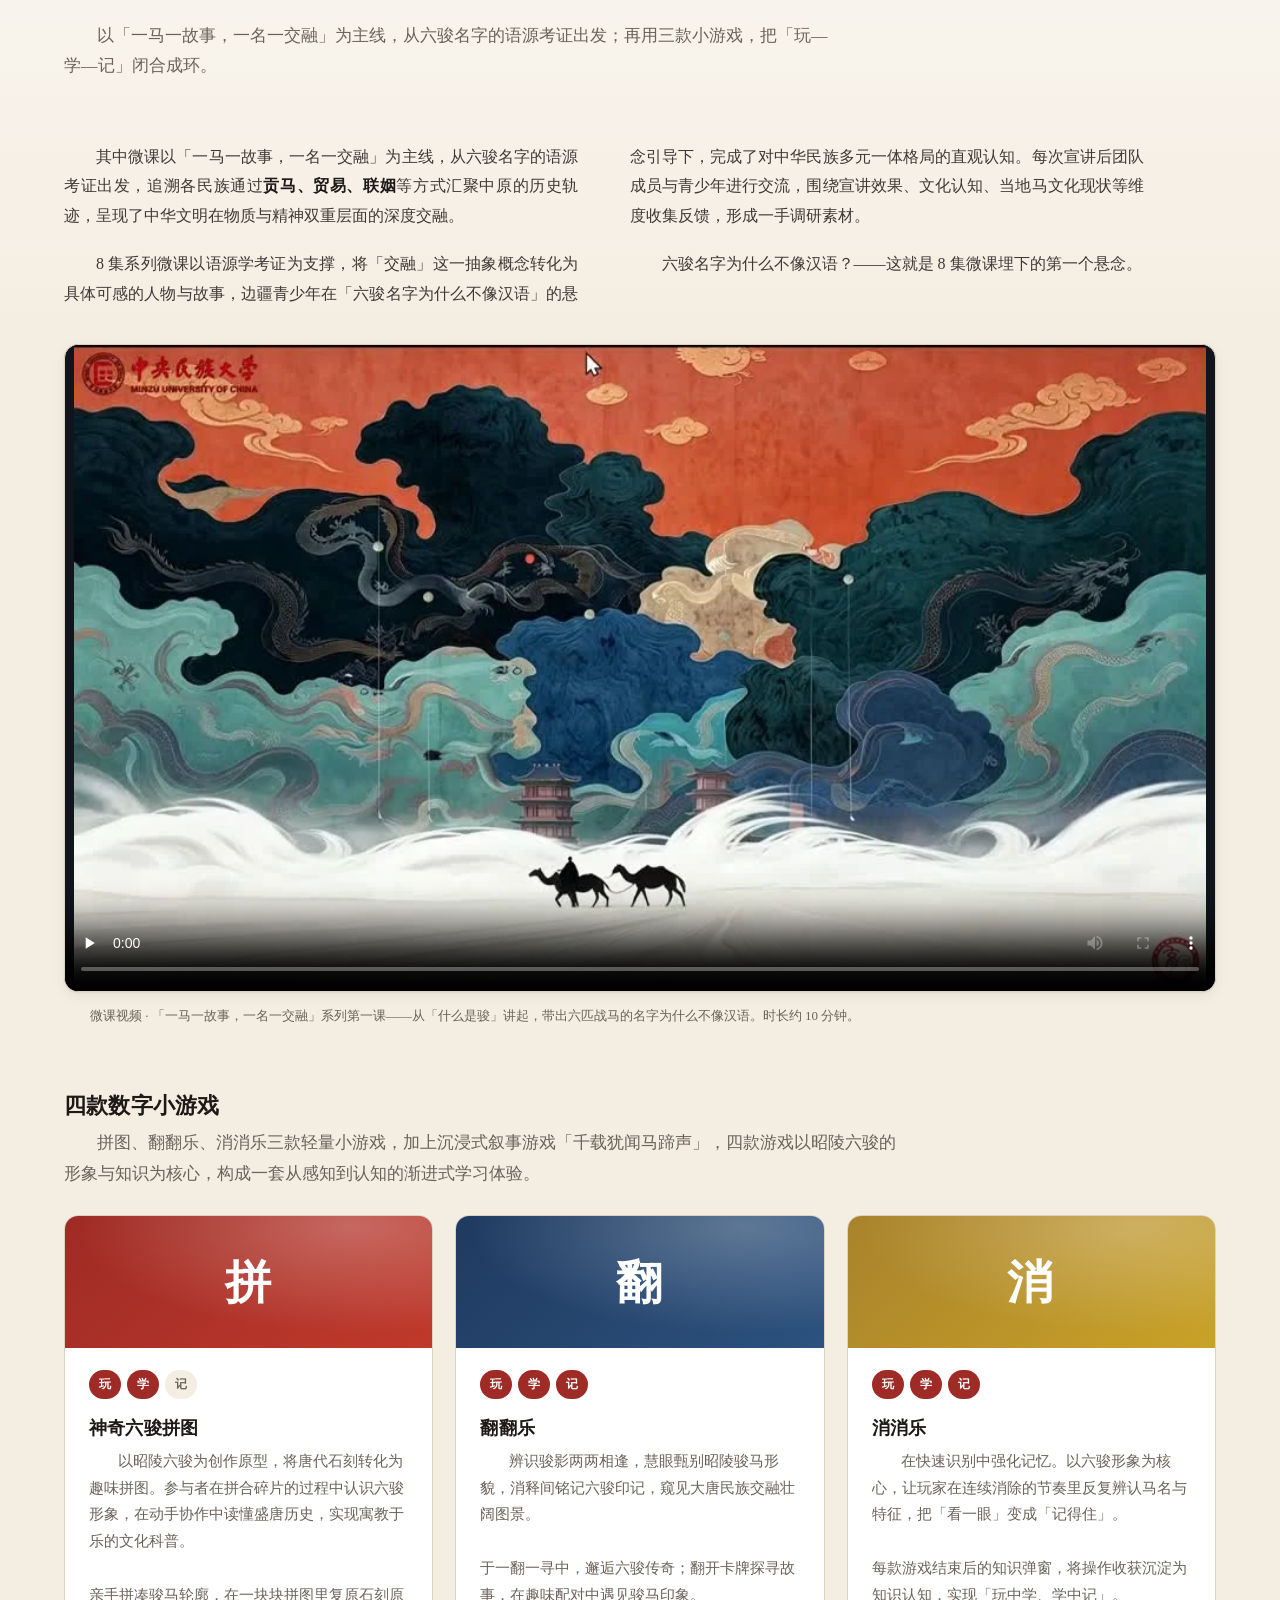
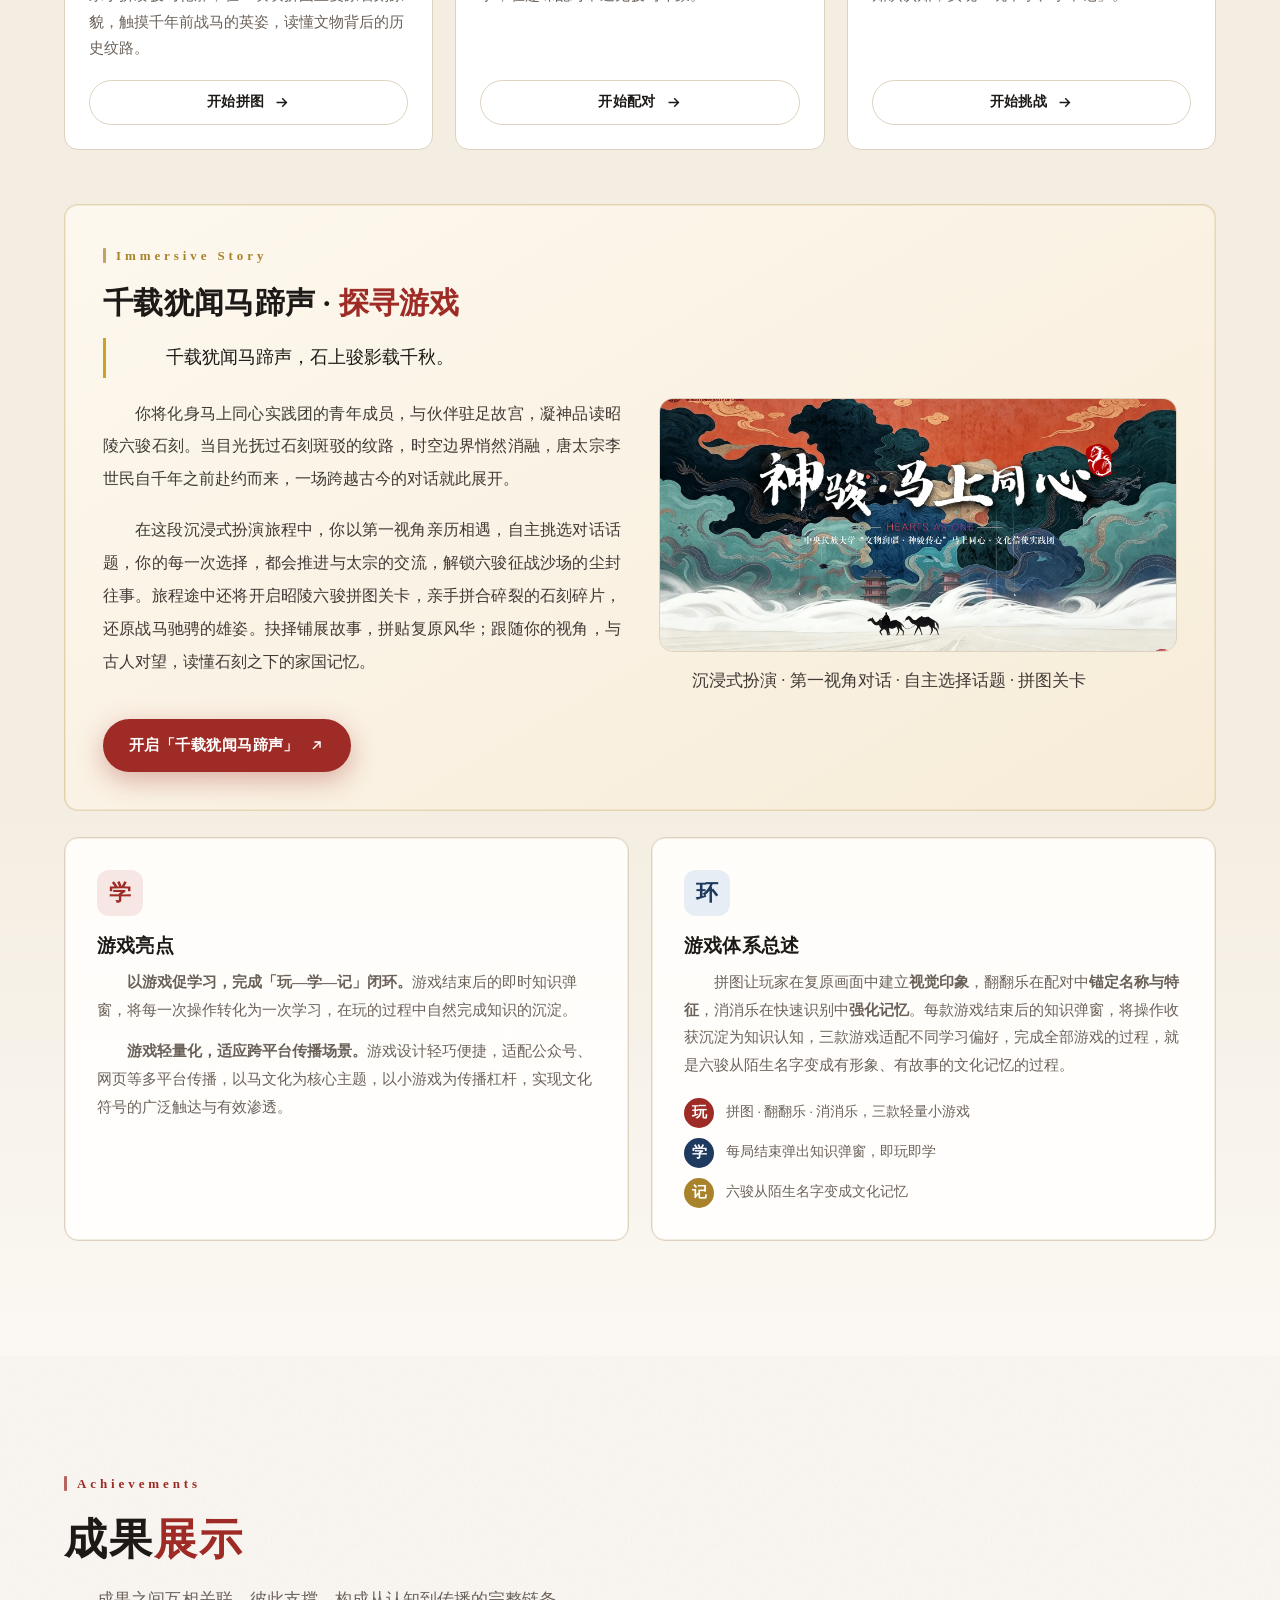
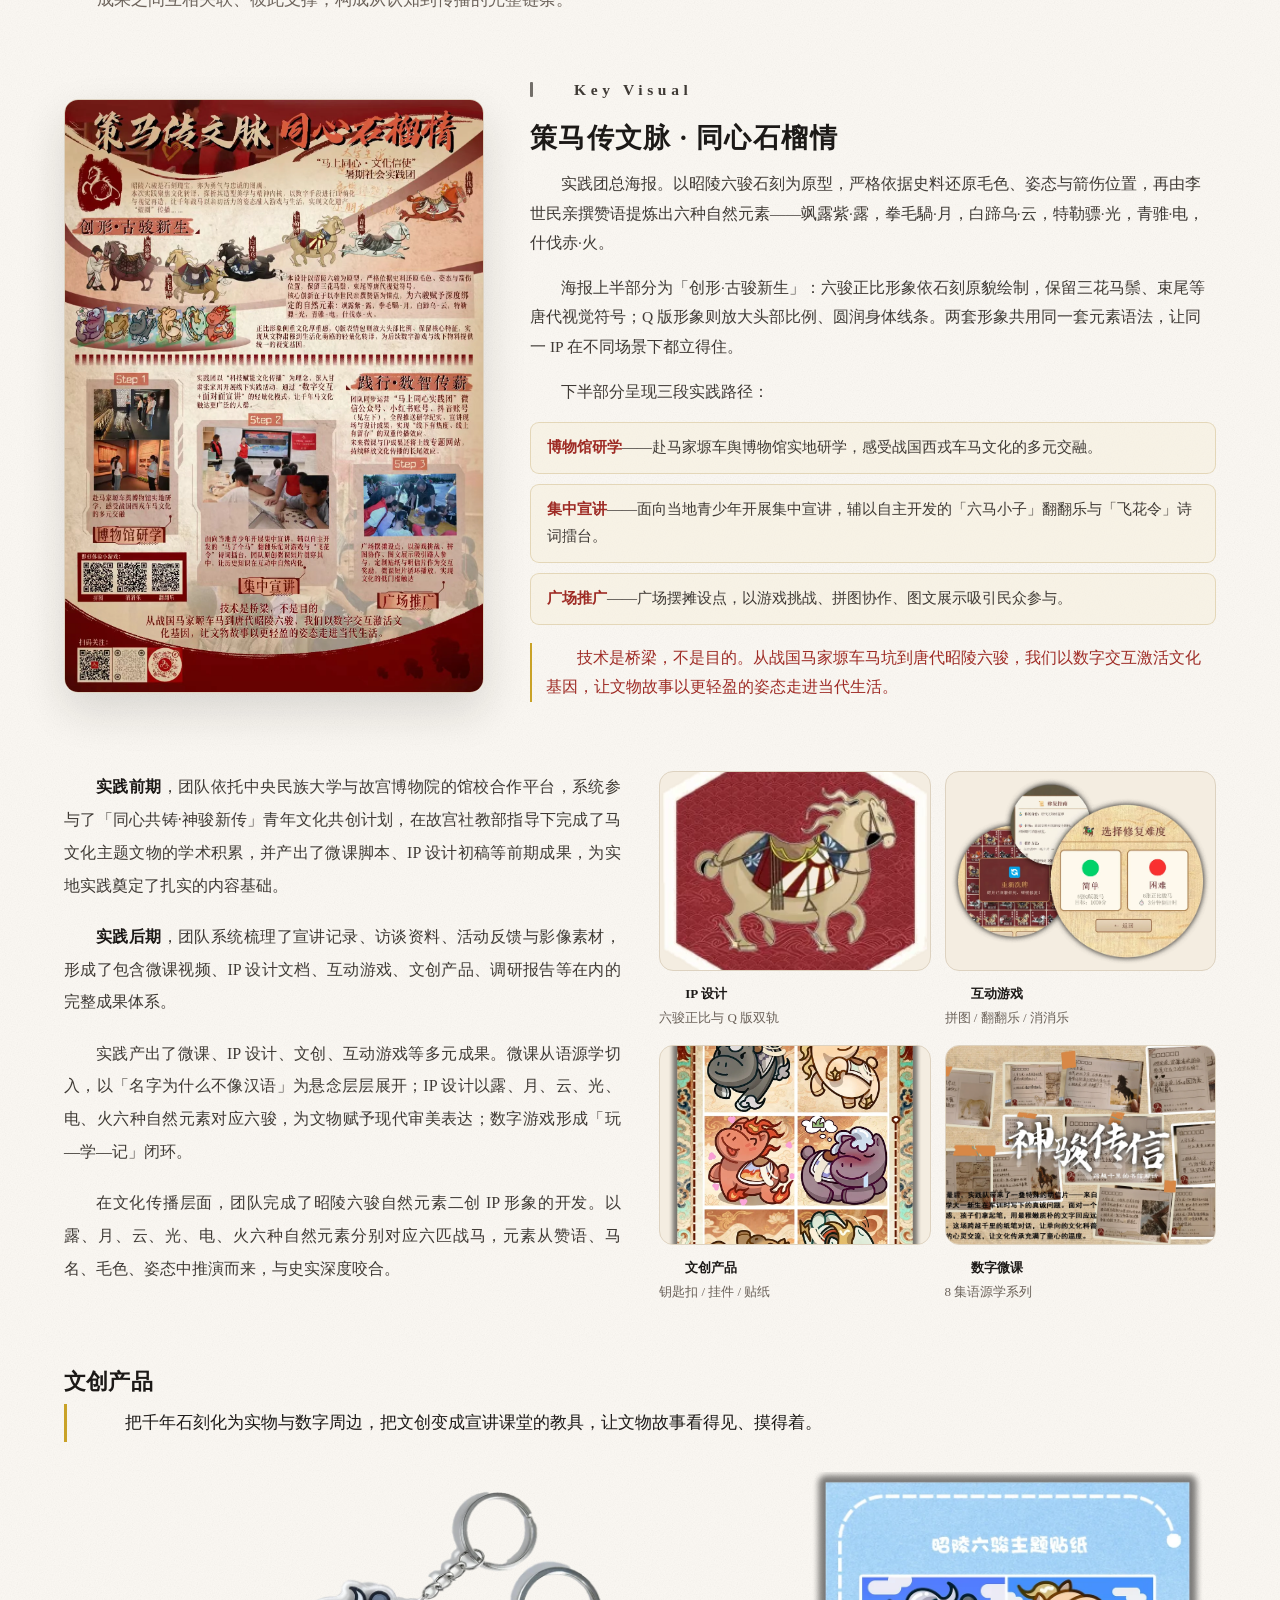
==== commit f8ee9dd1: "fix(导航): 从站内小游戏返回时不再重复弹进场封面 现象：点开 games/ 下的小游戏后按「返回」，落到 index.html 会重新弹出 「点击进入」进场封面，而不是回到「微课与游戏」板块。 " ====
--- a/index.html
+++ b/index.html
@@ -36,6 +36,23 @@
     <p class="gate__note">进入后将播放背景音乐《古道尘远》</p>
   </div>
 </div>
+<script>
+/* 跳过进场封面的判定，必须放在封面标记之后、main.js 之前同步执行，否则会闪一下。
+   两种情形跳过：
+     ① 本次会话已经进过站（例如从站内小游戏返回、或按浏览器后退回来）；
+     ② 链接显式带了 ?skipgate=1（站内小游戏的「返回」按钮就走这条）。
+   封面原本只是为了接住「第一次用户手势」来放背景音乐，而 main.js 第 440 行起
+   另有一套「首次交互自动起播」的兜底，所以跳过封面不会导致音乐丢失。 */
+(function () {
+  var skip = false;
+  try { skip = sessionStorage.getItem('mstx-entered') === '1'; } catch (e) {}
+  if (/[?&]skipgate=1/.test(location.search)) skip = true;
+  if (!skip) return;
+  window.__mstxSkipGate = true;
+  var g = document.getElementById('gate');
+  if (g && g.parentNode) g.parentNode.removeChild(g);
+})();
+</script>
 <noscript><style>.gate{display:none !important}</style></noscript>
 <script>
 /* 保险丝：仅当主脚本确实没跑起来（未置 __mstxReady）时才放行，
@@ -1237,6 +1254,6 @@
   </div>
 </div>
 
-<script src="assets/js/main.js?v=20261007"></script>
+<script src="assets/js/main.js?v=20261016"></script>
 </body>
 </html>
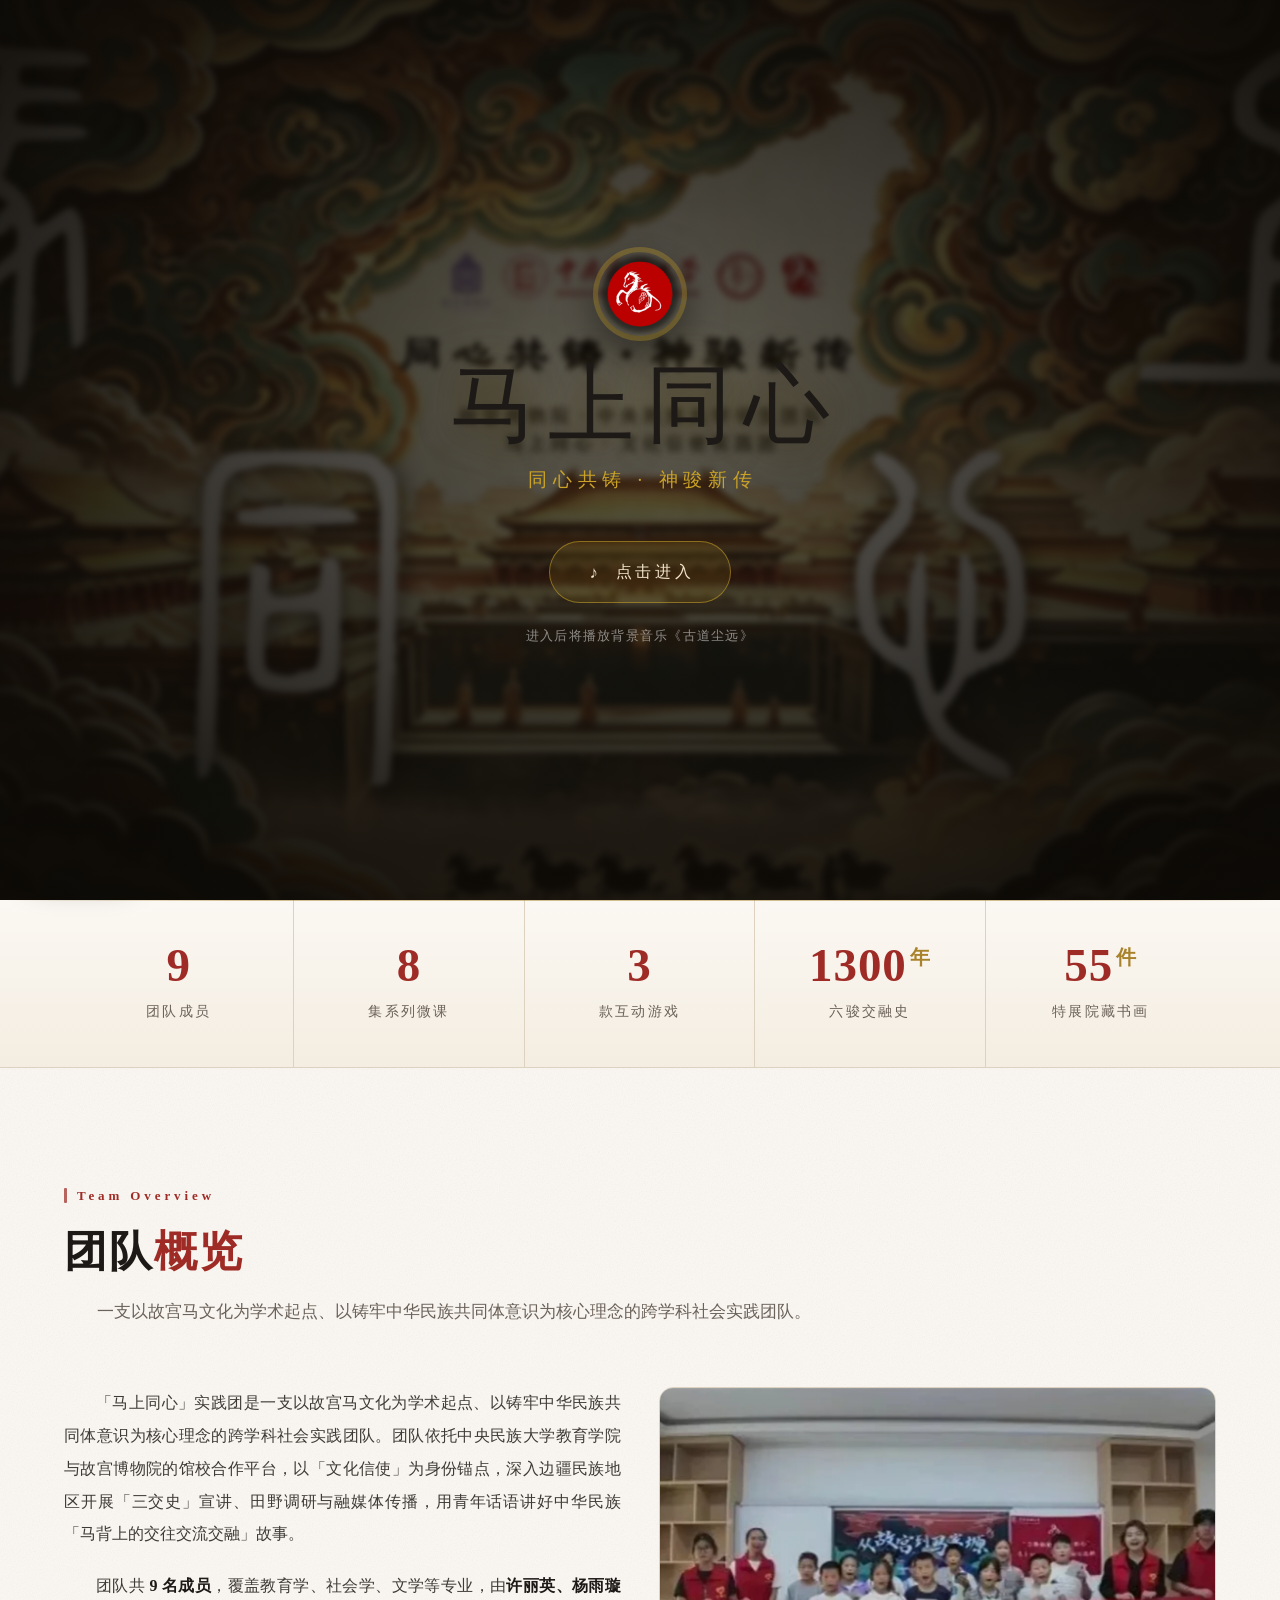
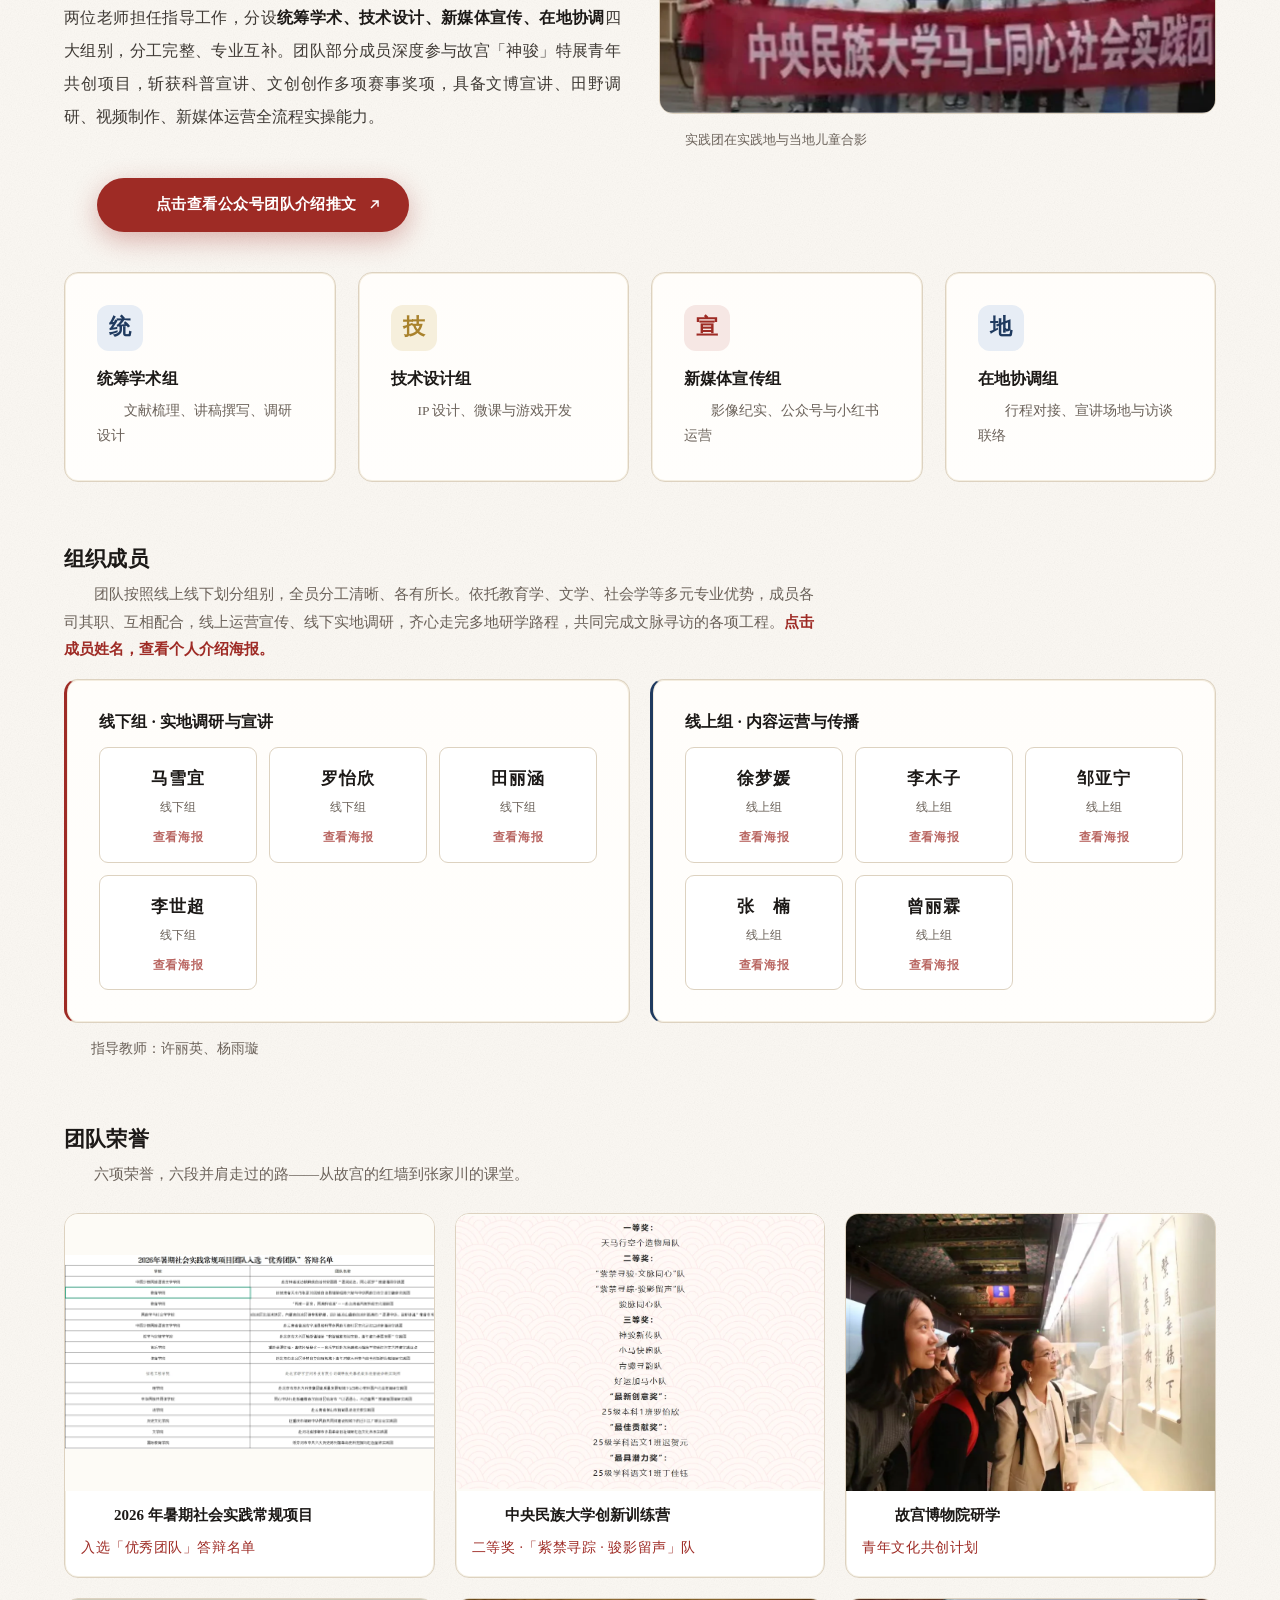
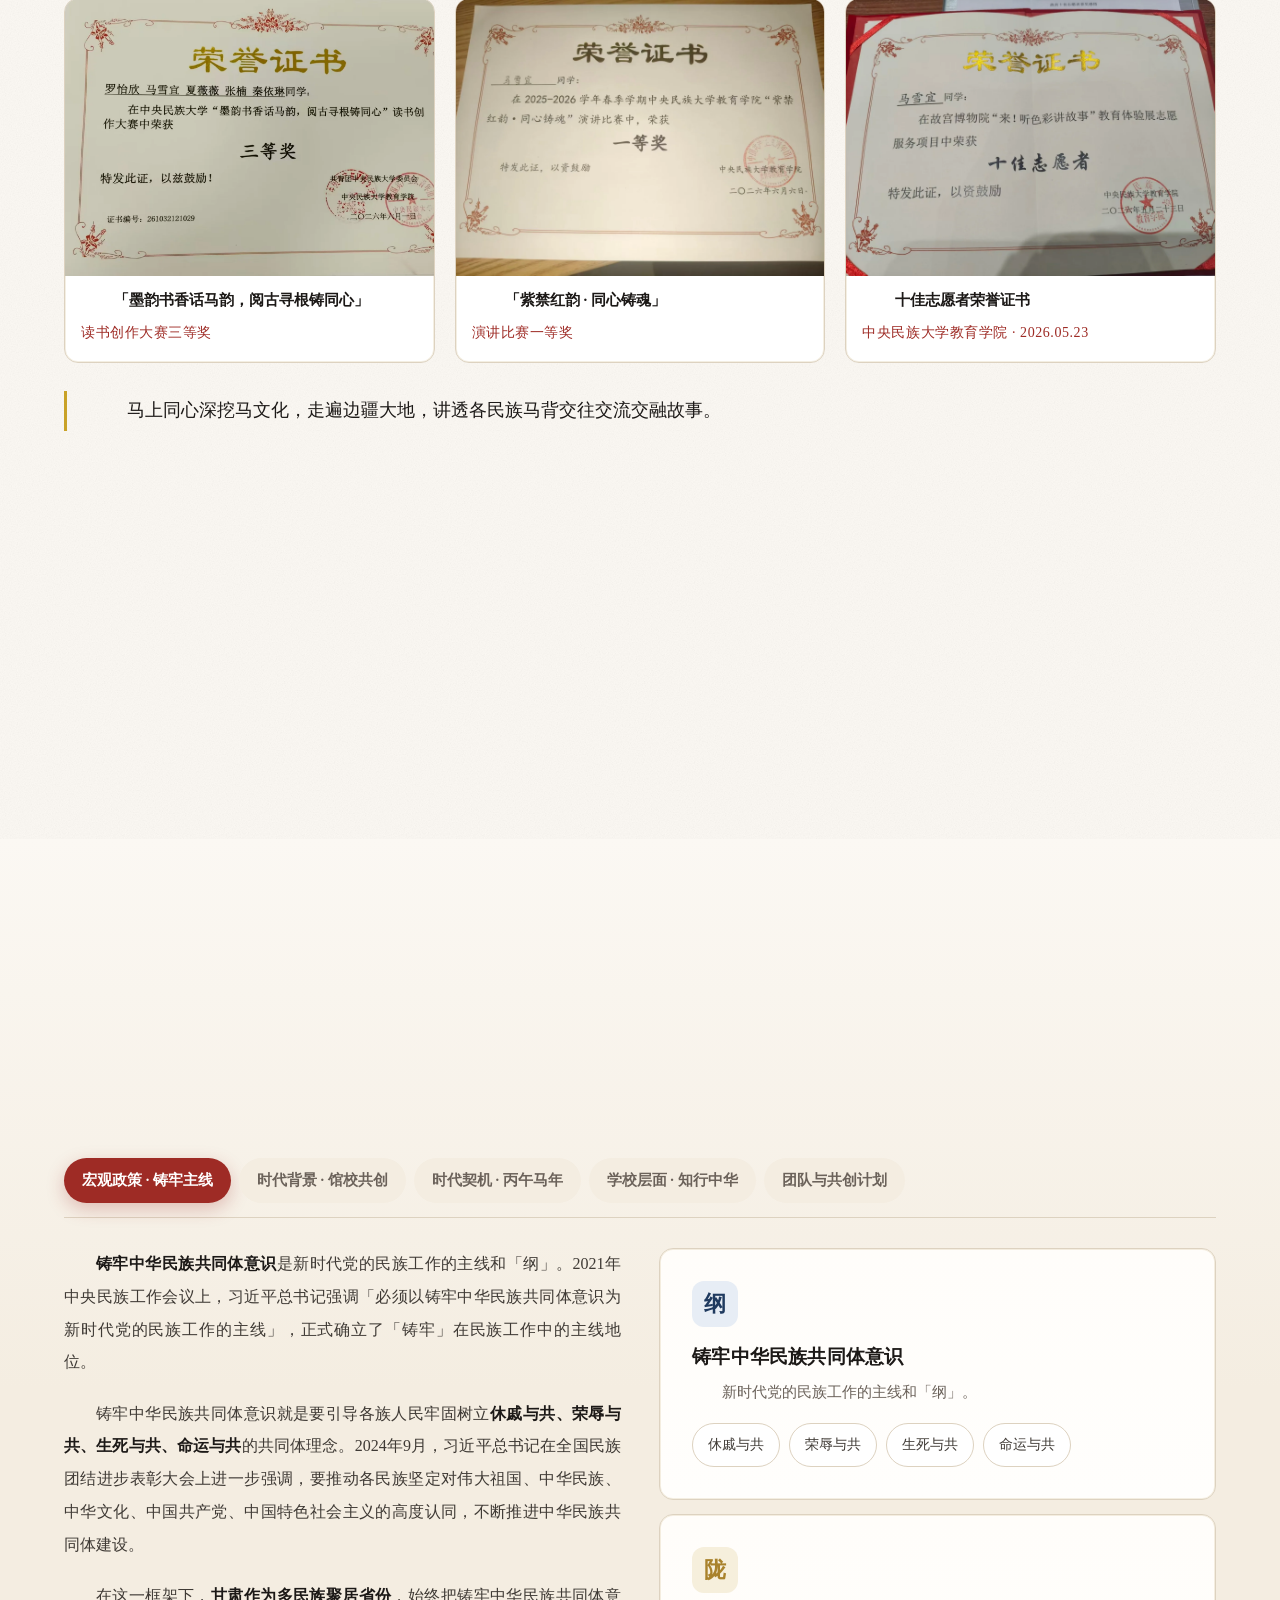
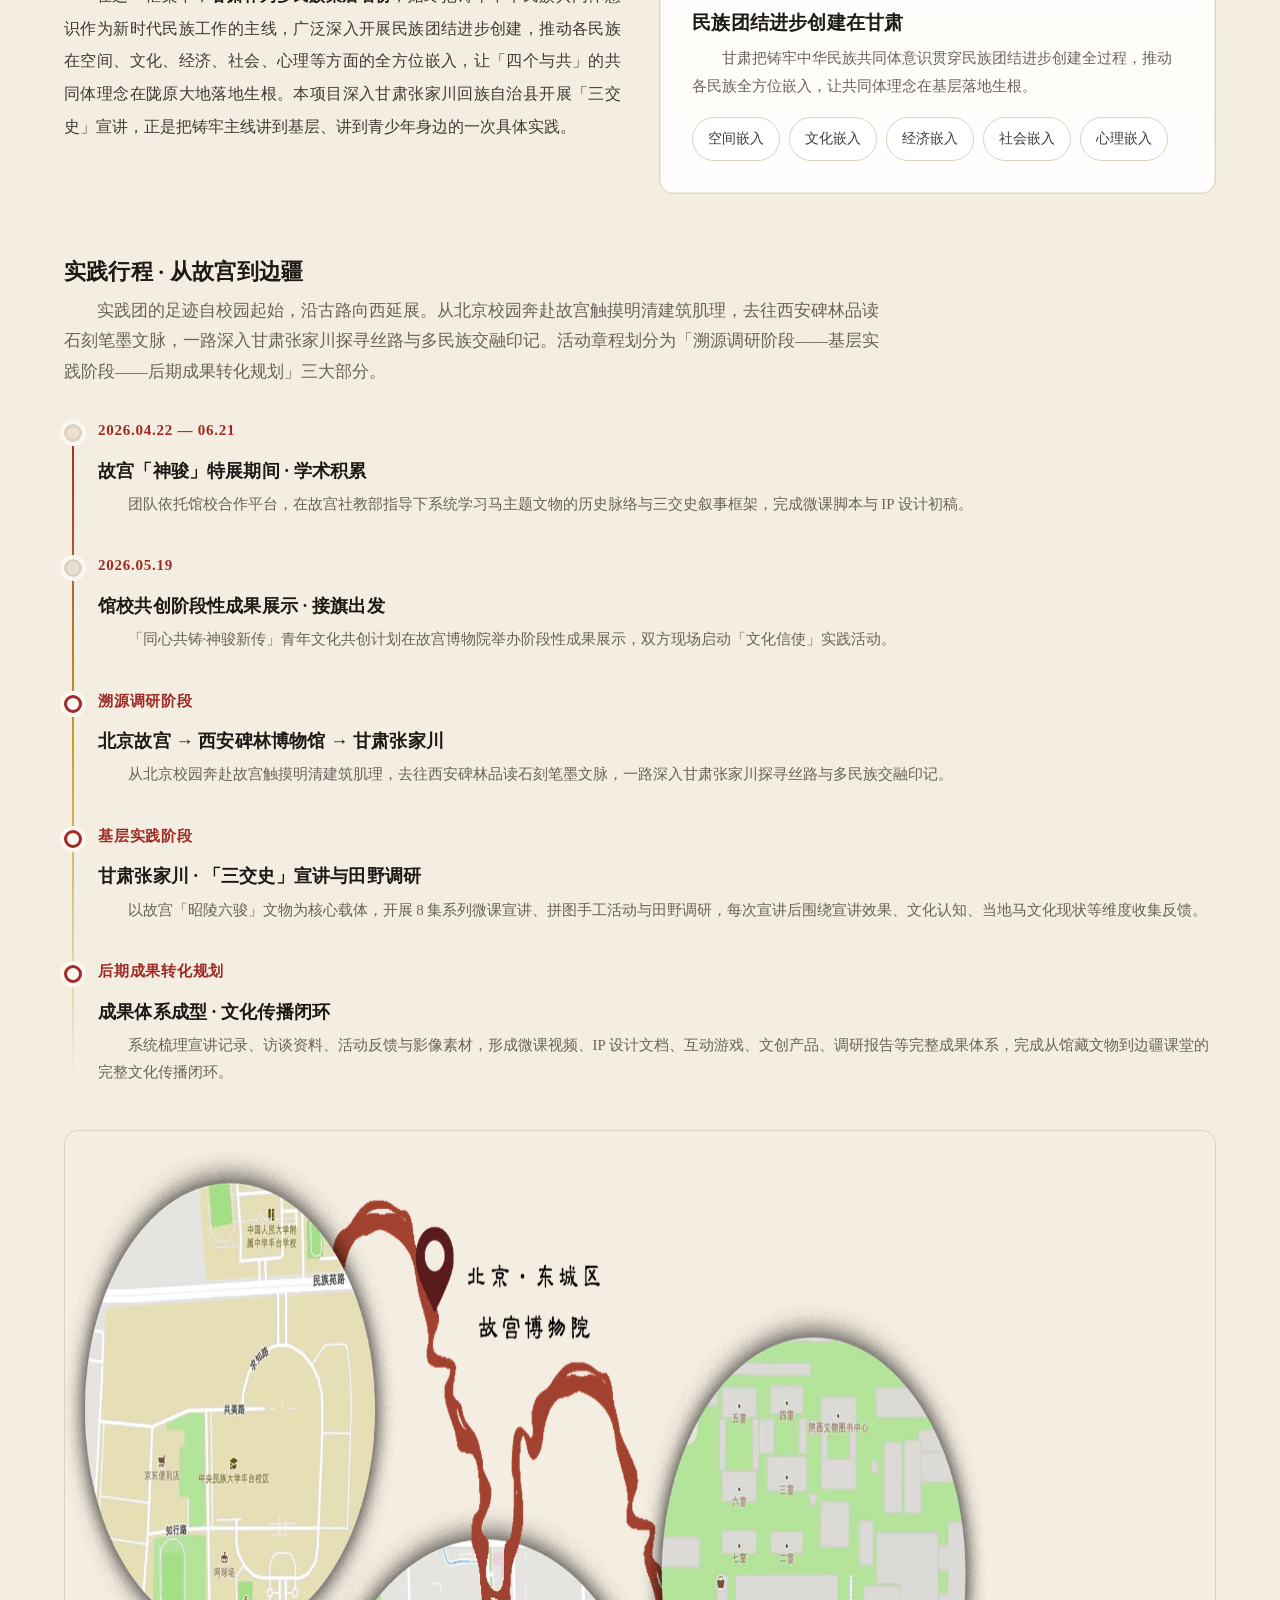
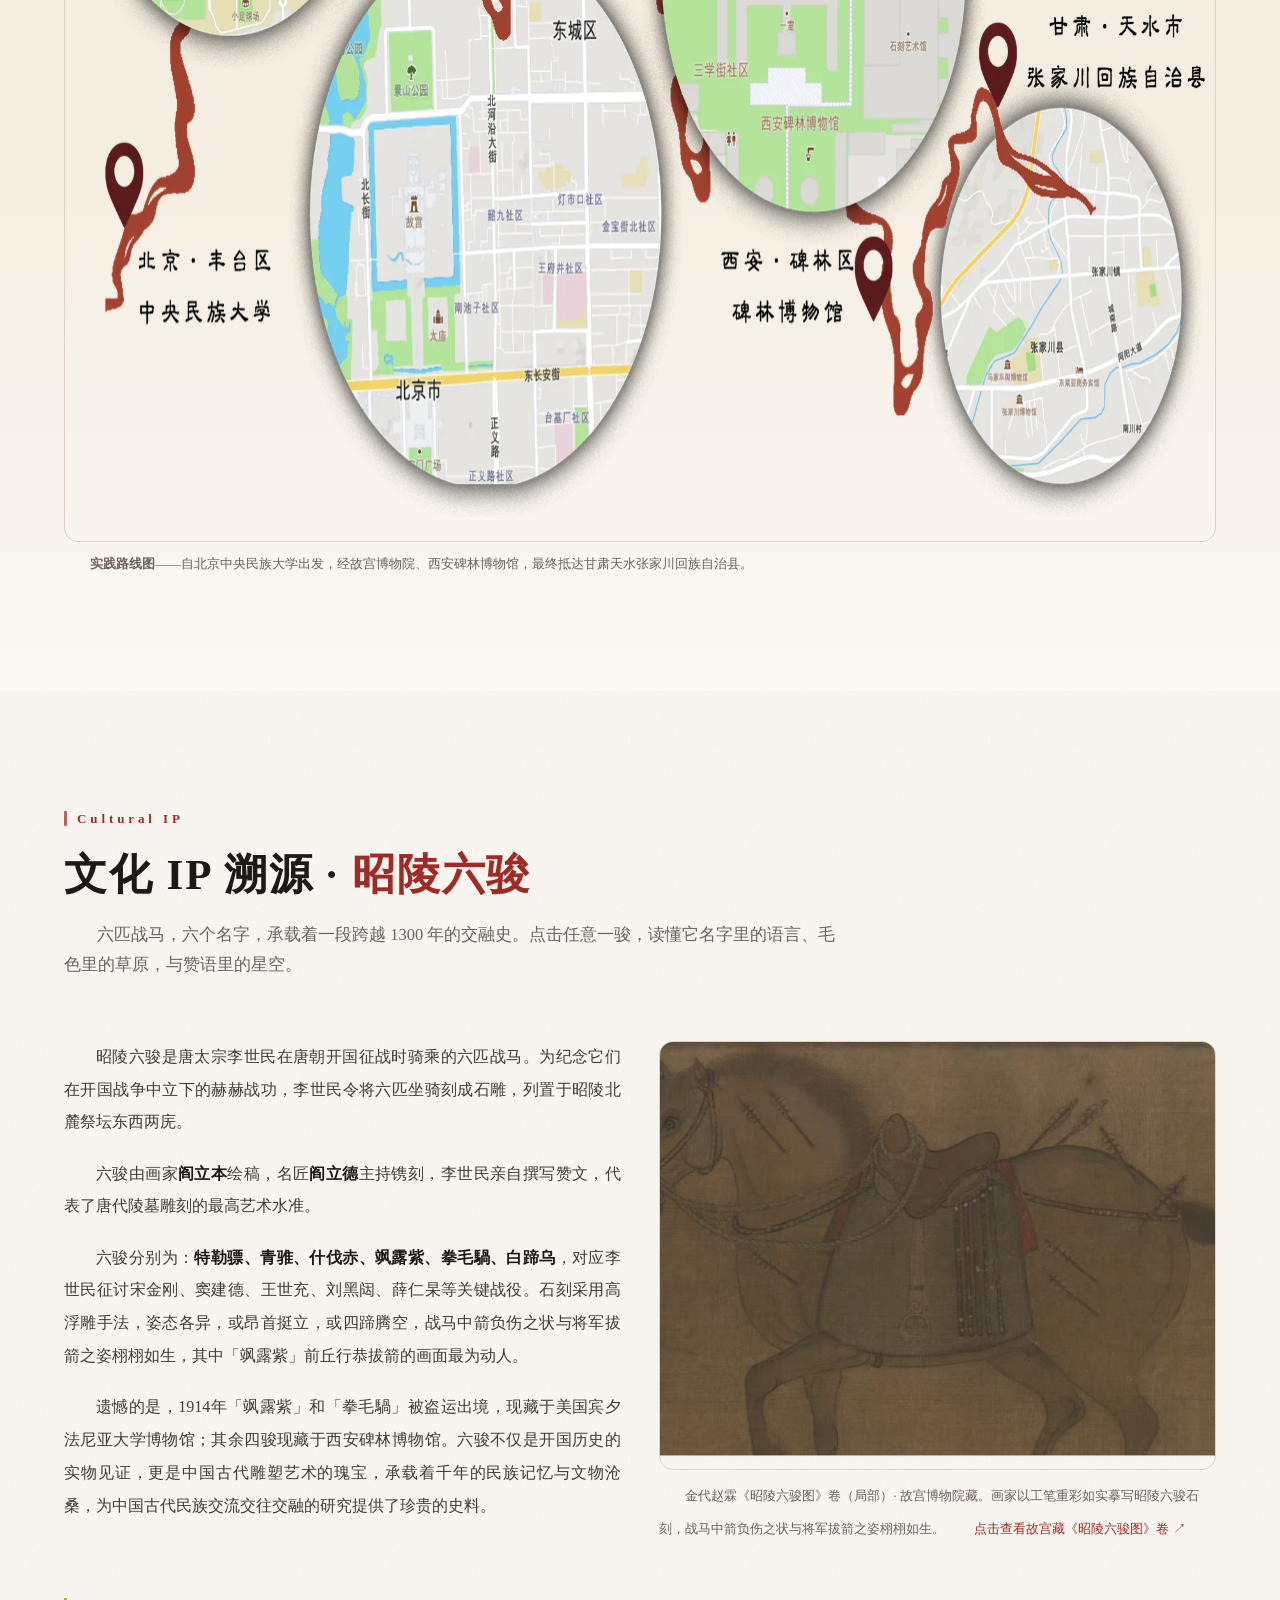
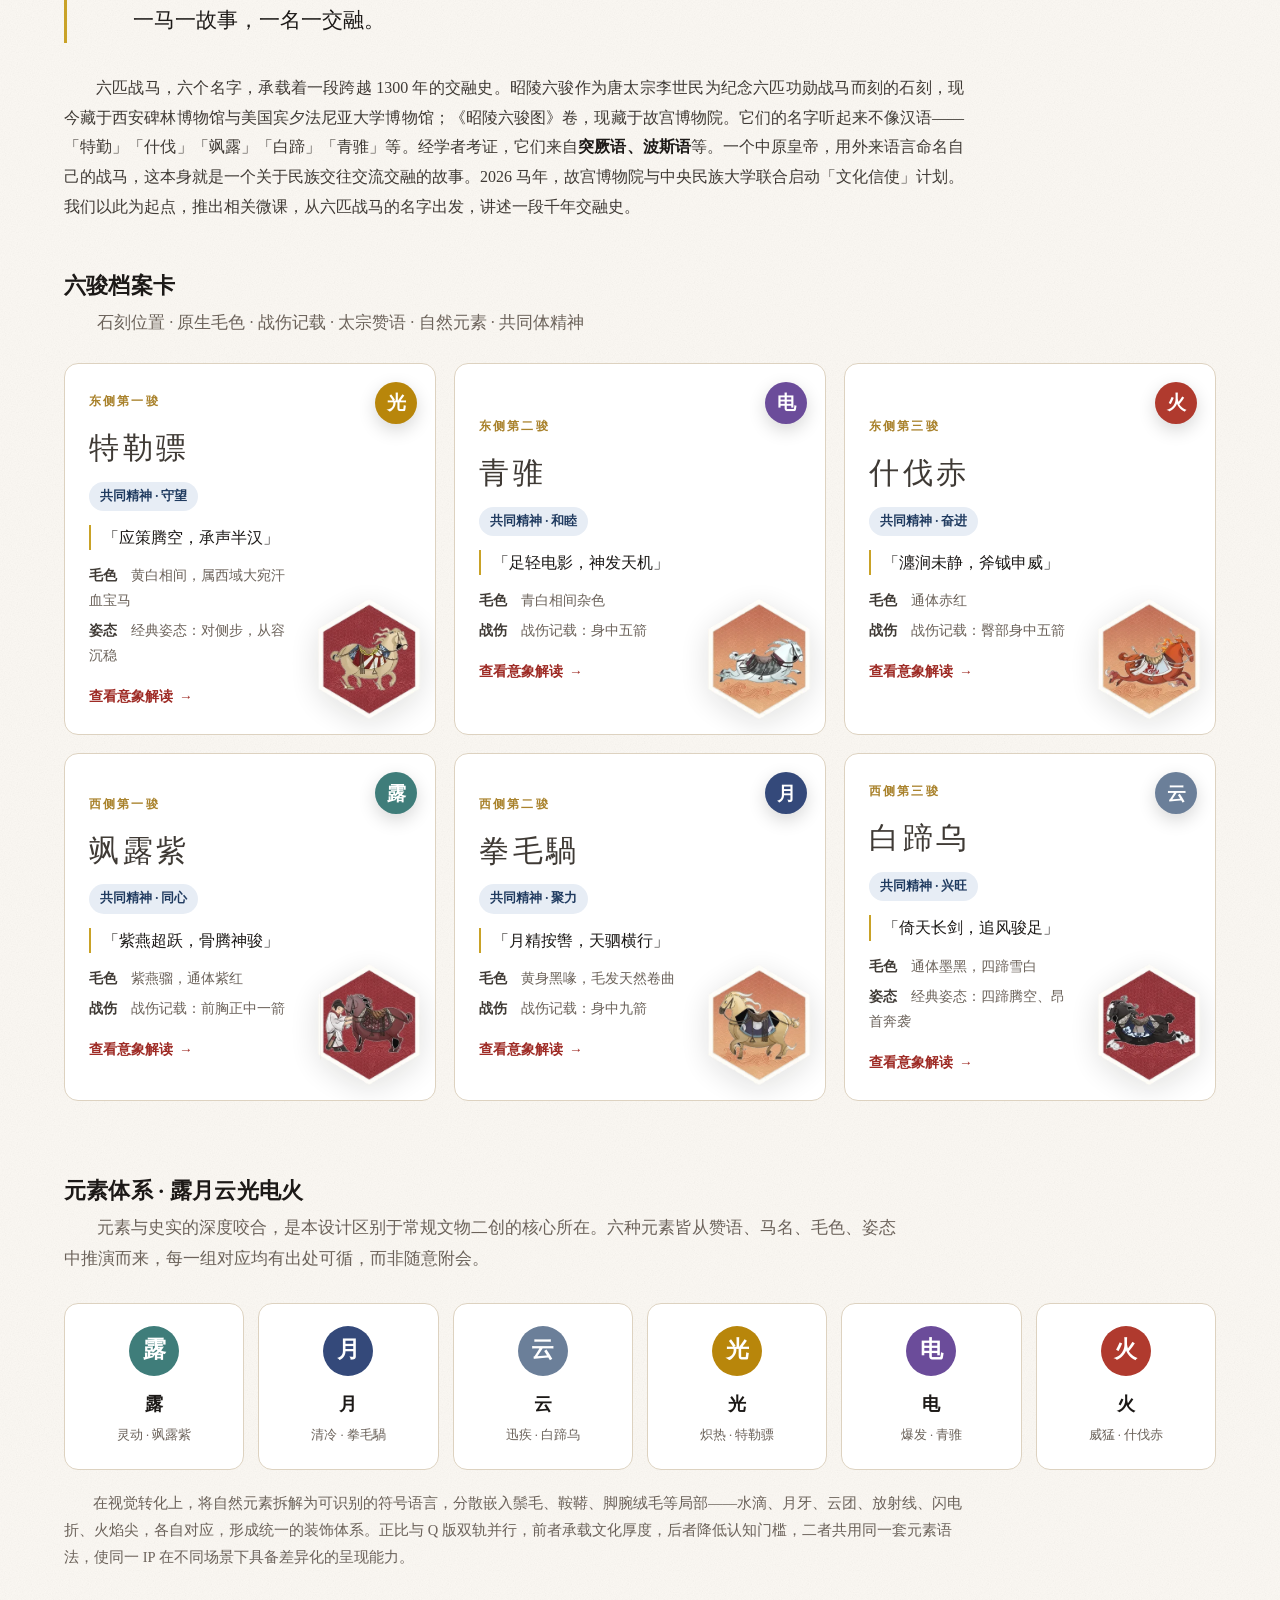
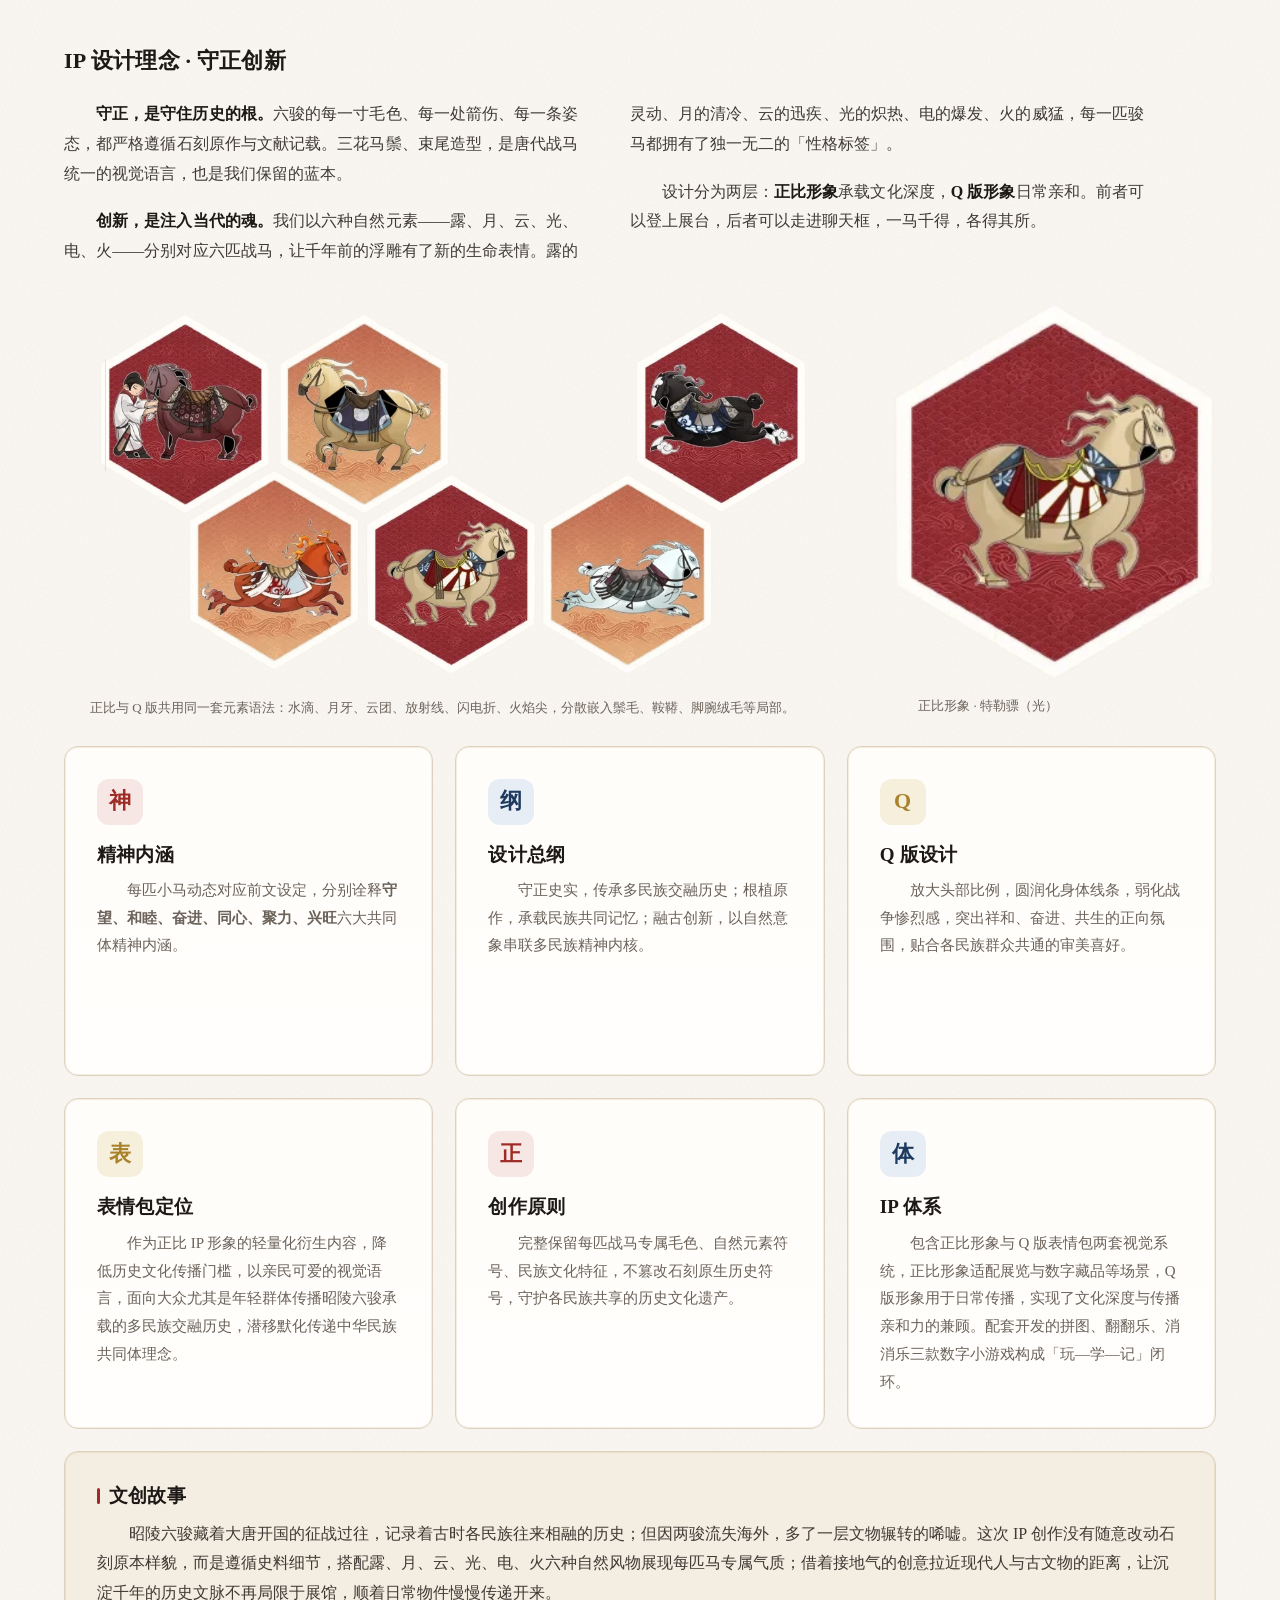
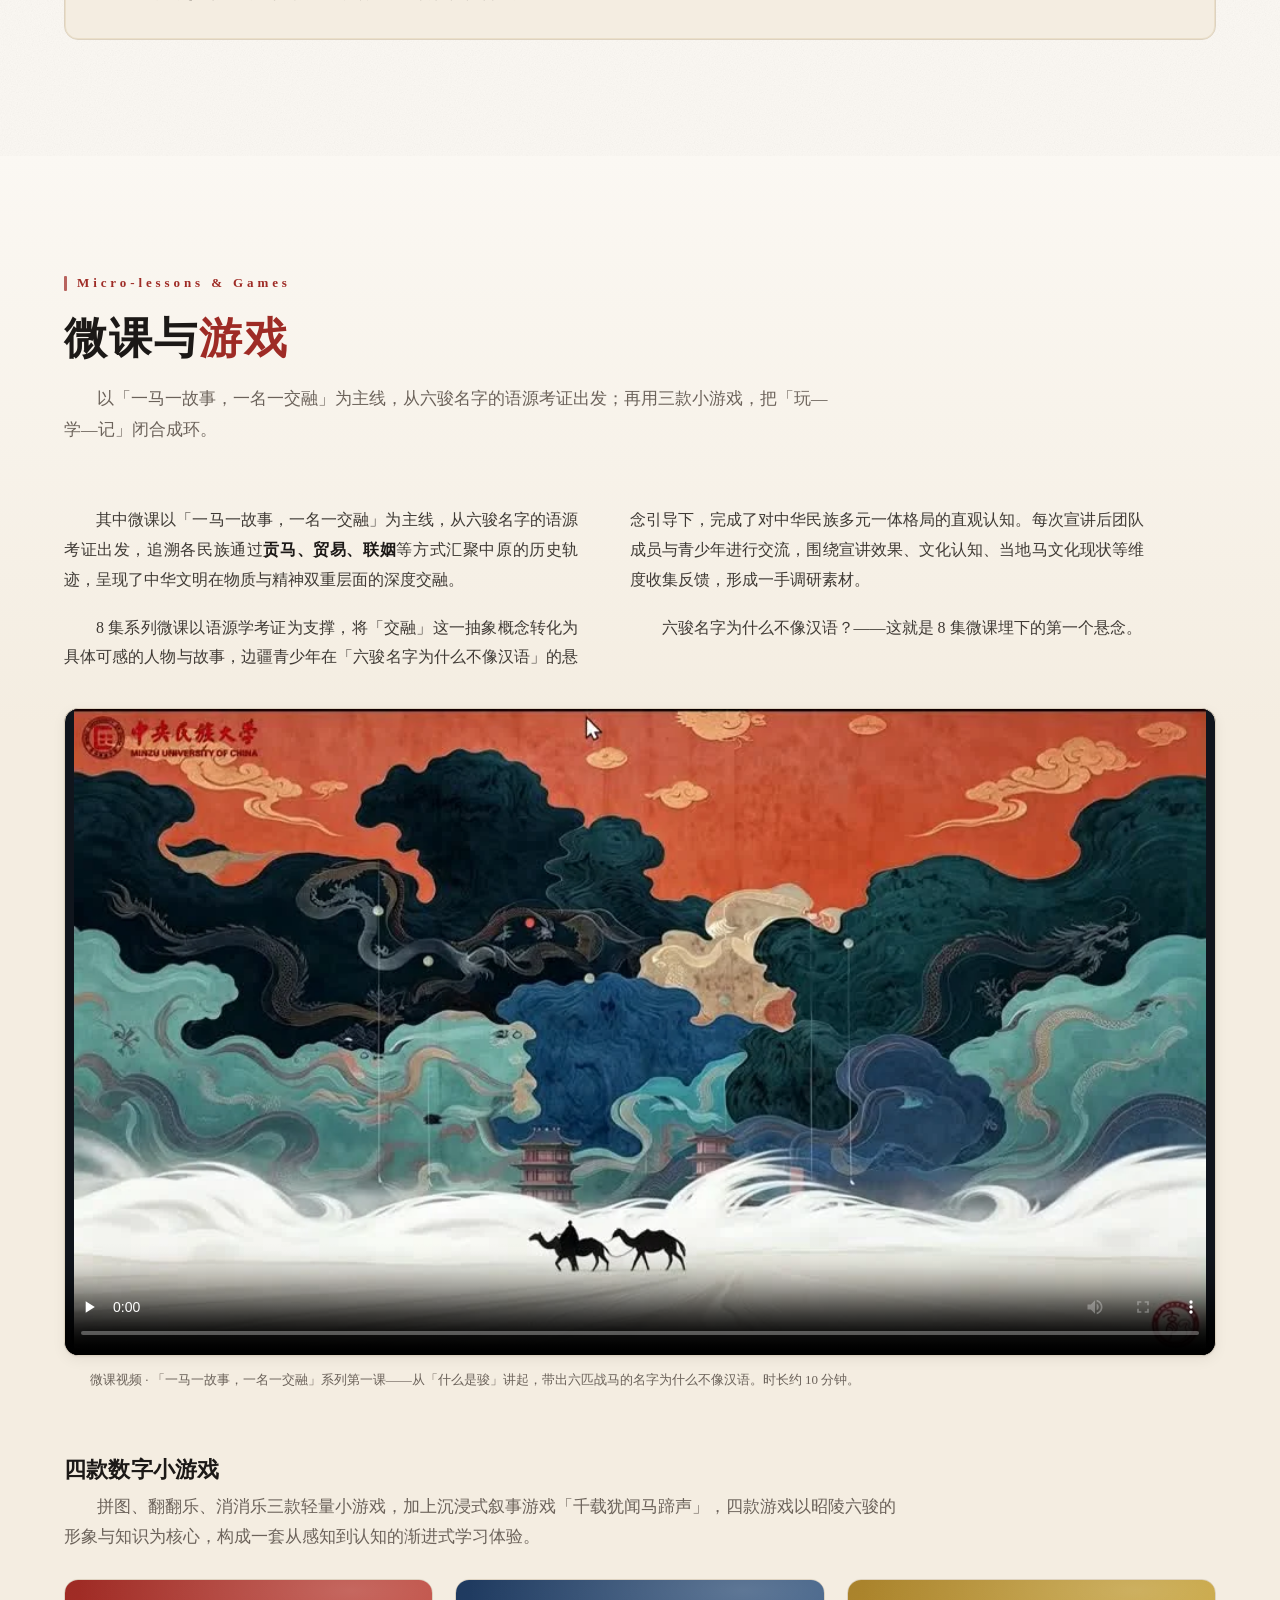
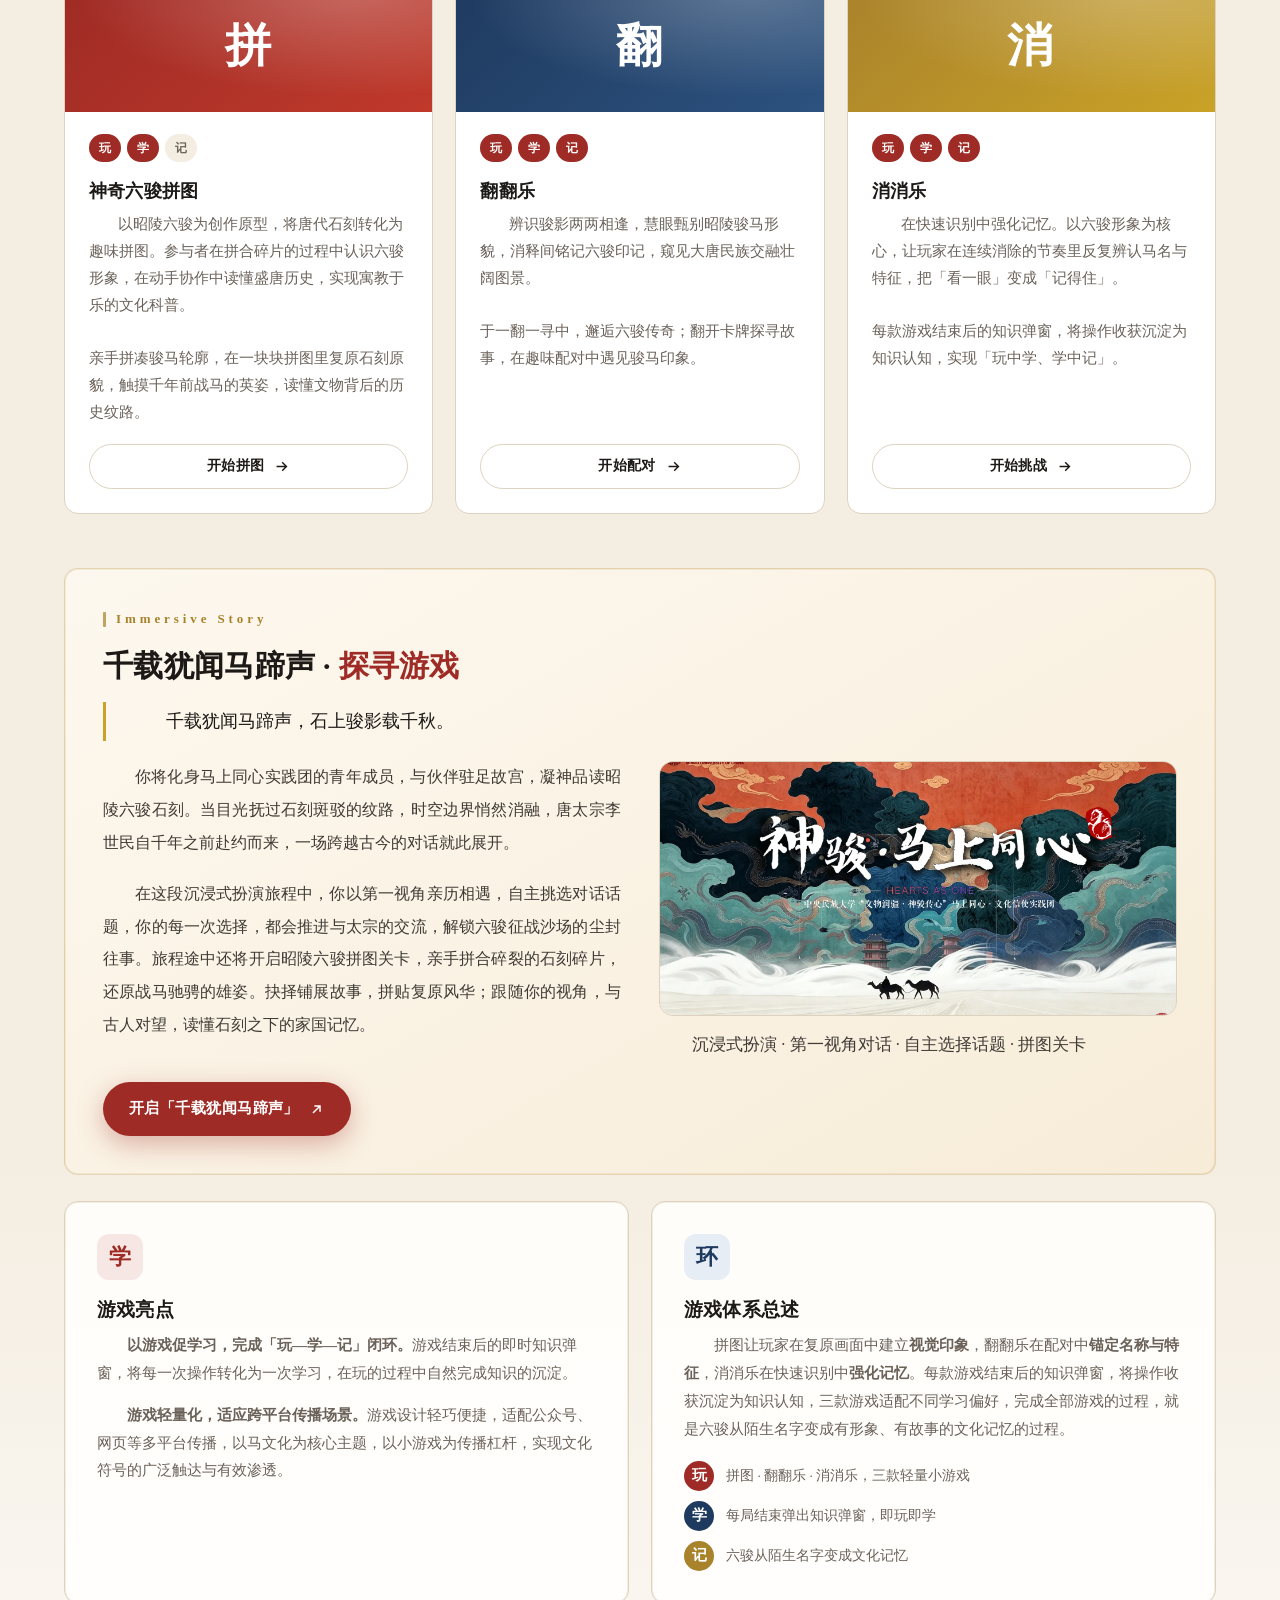
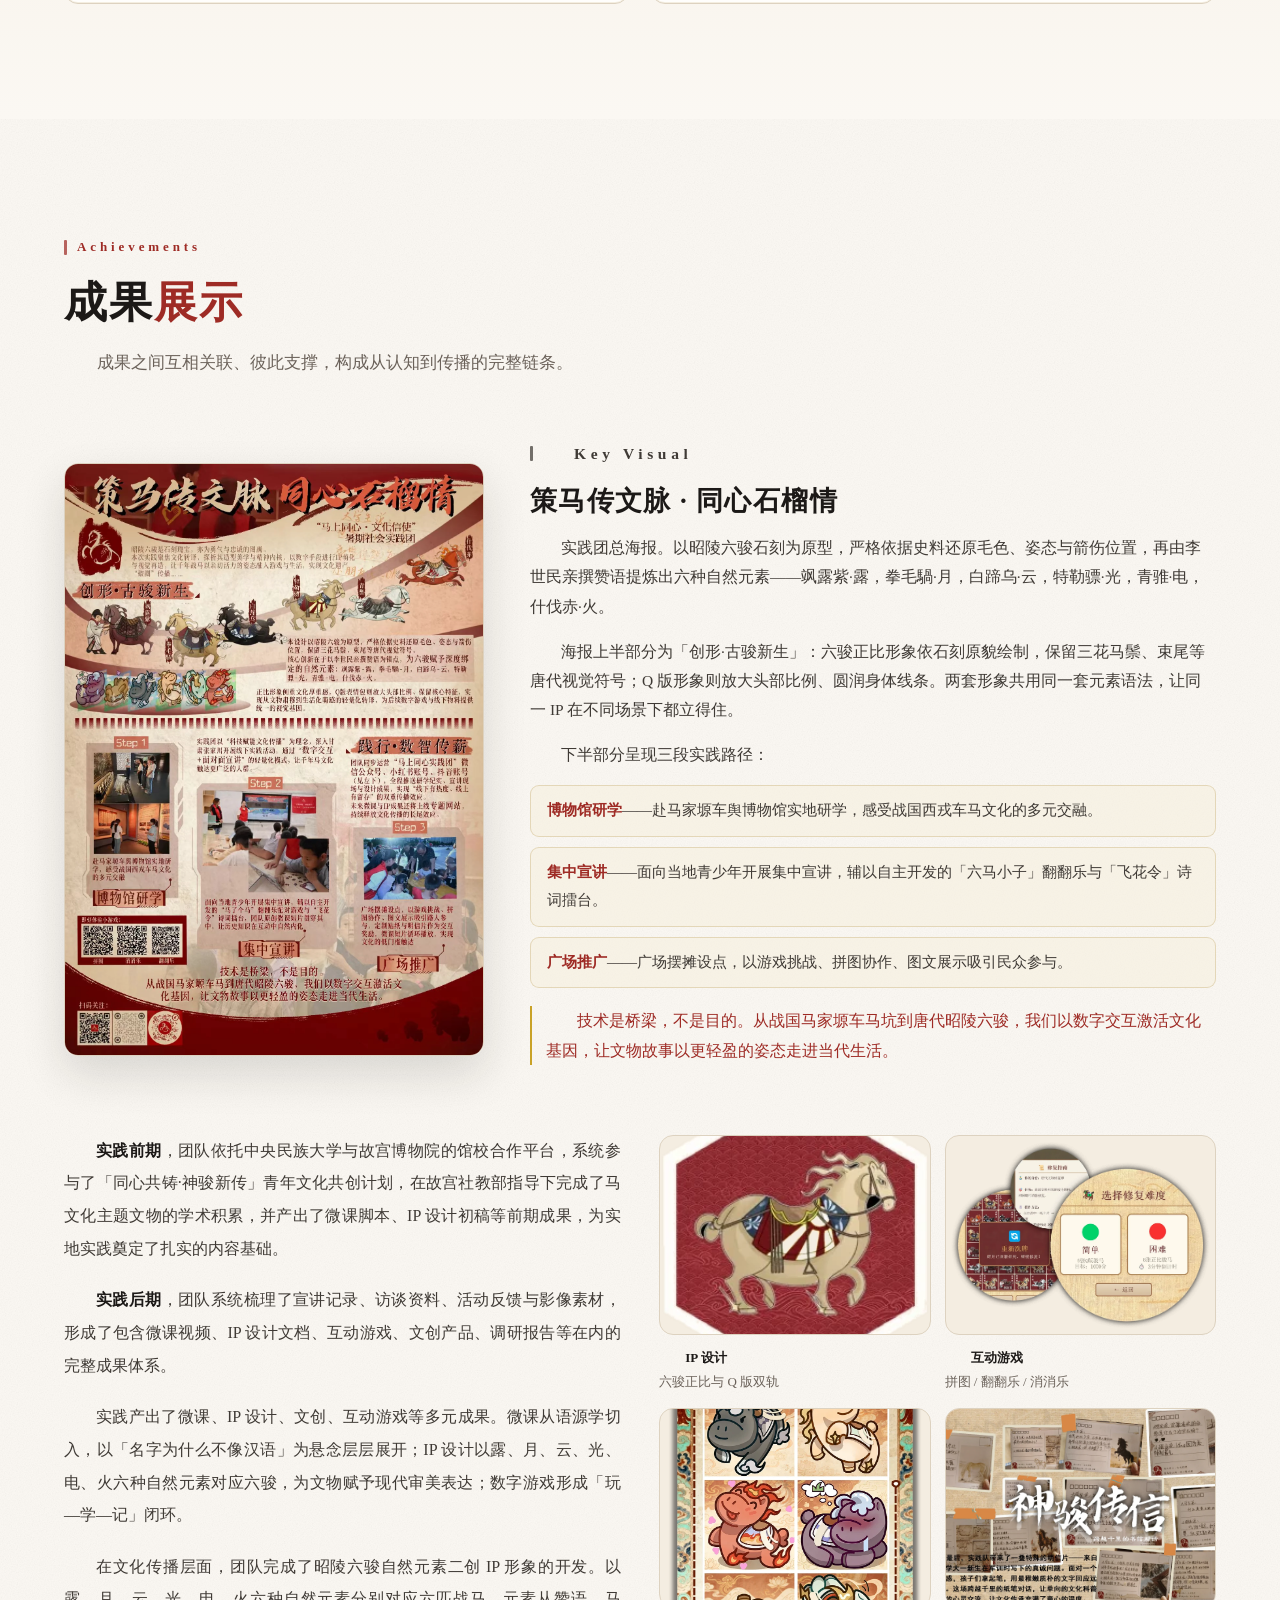
==== commit 1a3df32d: "fix(导航): 修正从站内小游戏返回的落点，落到「微课与游戏」而非上一个板块 现象：点开 games/ 下的小游戏后按「返回」，页面停在「文化IP溯源」而不是 「微课与游戏」。锚点 #course " ====
--- a/index.html
+++ b/index.html
@@ -342,7 +342,7 @@
           </div>
         </div>
         <figure class="feature">
-          <img src="assets/img/poster-shenjun.webp" alt="「神骏·马上同心」主题插画：六匹战马自山水中奔来" loading="lazy">
+          <img src="assets/img/poster-shenjun.webp" width="1800" height="1013" alt="「神骏·马上同心」主题插画：六匹战马自山水中奔来" loading="lazy">
           <figcaption>「神骏·马上同心」——以昭陵六骏为原型的年度主题视觉，丙午马年的时代语境与千年石刻就此接续。</figcaption>
         </figure>
       </div>
@@ -393,7 +393,7 @@
         </div>
       </div>
       <figure class="feature" style="margin-top:clamp(28px,3.4vw,44px)">
-        <img src="assets/img/six-badge3.webp" alt="实践路线图：北京中央民族大学 → 故宫博物院 → 西安碑林博物馆 → 甘肃天水张家川回族自治县" loading="lazy">
+        <img src="assets/img/six-badge3.webp" width="1800" height="1012" alt="实践路线图：北京中央民族大学 → 故宫博物院 → 西安碑林博物馆 → 甘肃天水张家川回族自治县" loading="lazy">
         <figcaption><strong>实践路线图</strong>——自北京中央民族大学出发，经故宫博物院、西安碑林博物馆，最终抵达甘肃天水张家川回族自治县。</figcaption>
       </figure>
     </div>
@@ -573,11 +573,11 @@
       </div>
       <div class="ratio-row" style="grid-template-columns:2.09fr 0.848fr;margin-top:clamp(24px,3vw,36px)" data-reveal>
         <figure>
-          <img src="assets/img/six-hex.webp" alt="六骏六边形徽章设计，含特勒骠、拳毛騧、白蹄乌、什伐赤、青骓、飒露紫" loading="lazy">
+          <img src="assets/img/six-hex.webp" width="1164" height="557" alt="六骏六边形徽章设计，含特勒骠、拳毛騧、白蹄乌、什伐赤、青骓、飒露紫" loading="lazy">
           <figcaption>正比与 Q 版共用同一套元素语法：水滴、月牙、云团、放射线、闪电折、火焰尖，分散嵌入鬃毛、鞍鞯、脚腕绒毛等局部。</figcaption>
         </figure>
         <figure>
-          <img src="assets/img/horses/telebiao.webp" alt="特勒骠正比形象" loading="lazy">
+          <img src="assets/img/horses/telebiao.webp" width="251" height="295" alt="特勒骠正比形象" loading="lazy">
           <figcaption>正比形象 · 特勒骠（光）</figcaption>
         </figure>
       </div>
@@ -1254,6 +1254,6 @@
   </div>
 </div>
 
-<script src="assets/js/main.js?v=20261016"></script>
+<script src="assets/js/main.js?v=20261016-2"></script>
 </body>
 </html>
